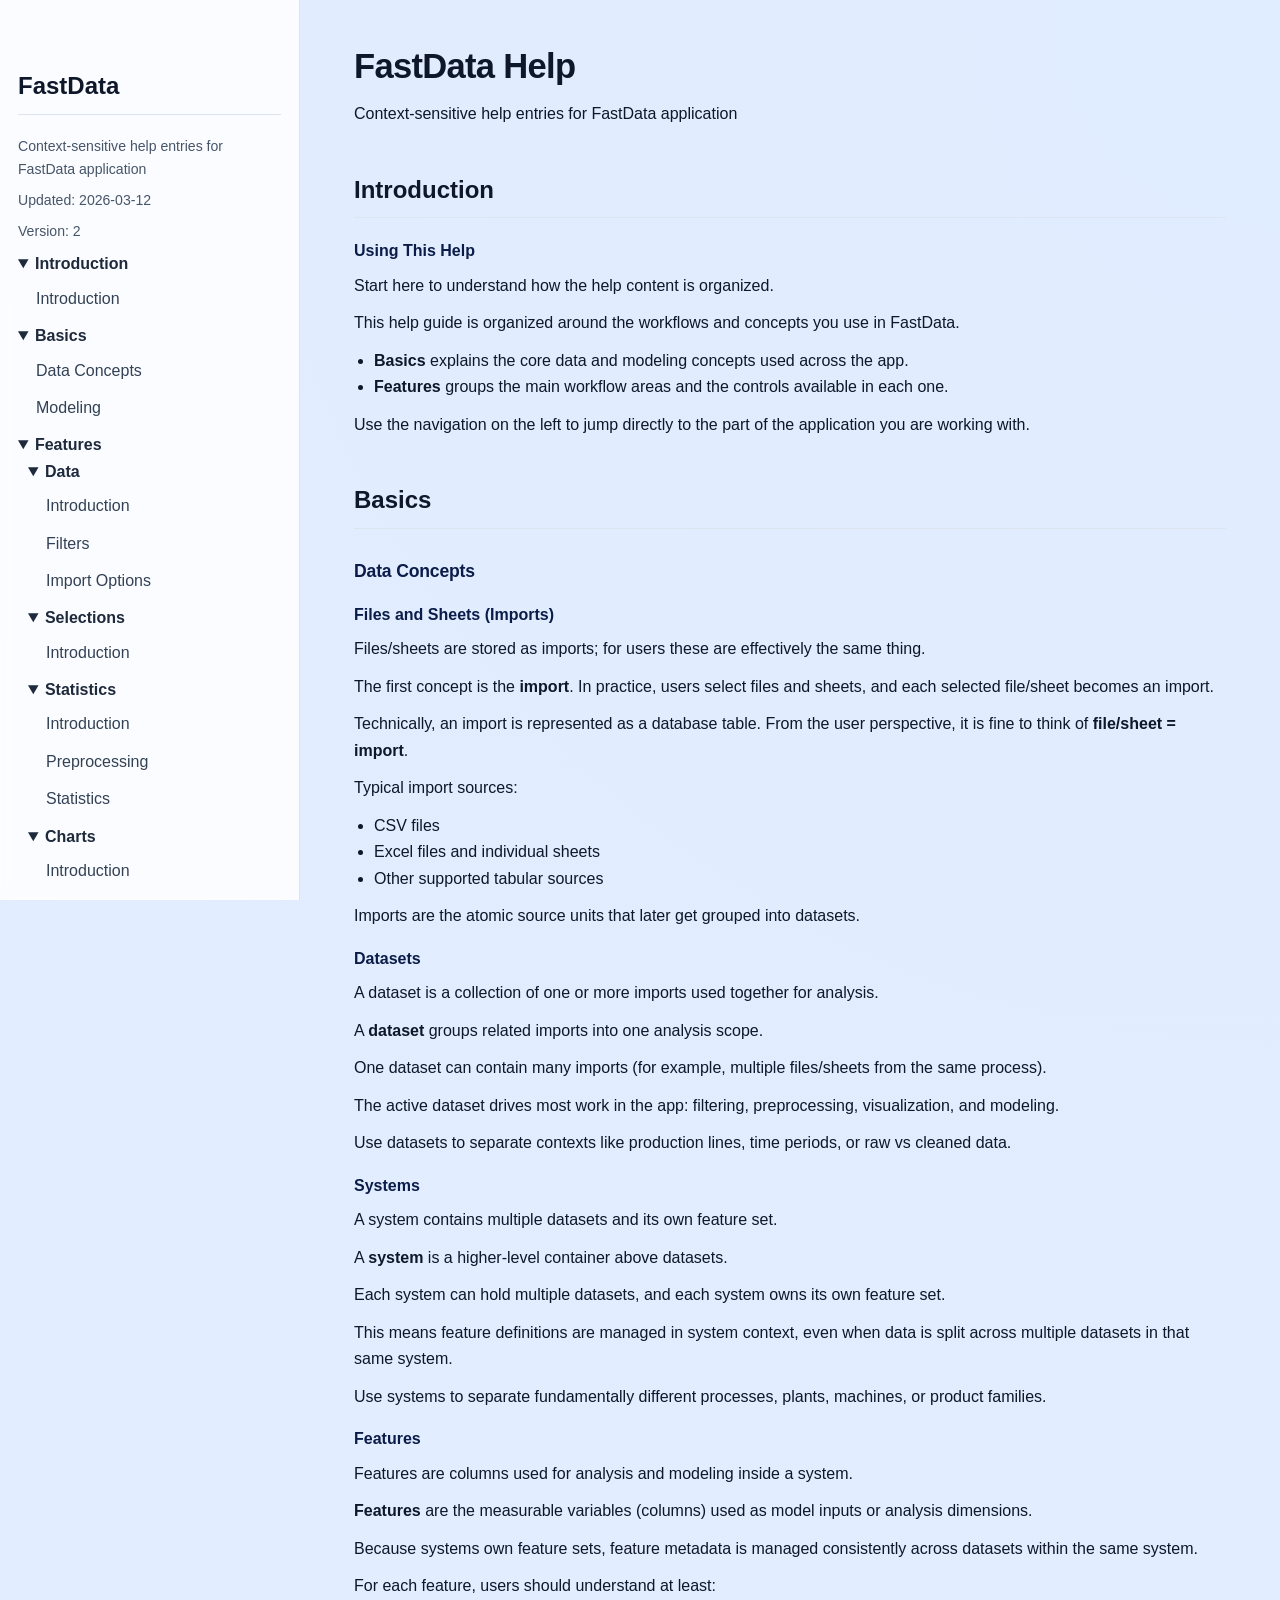
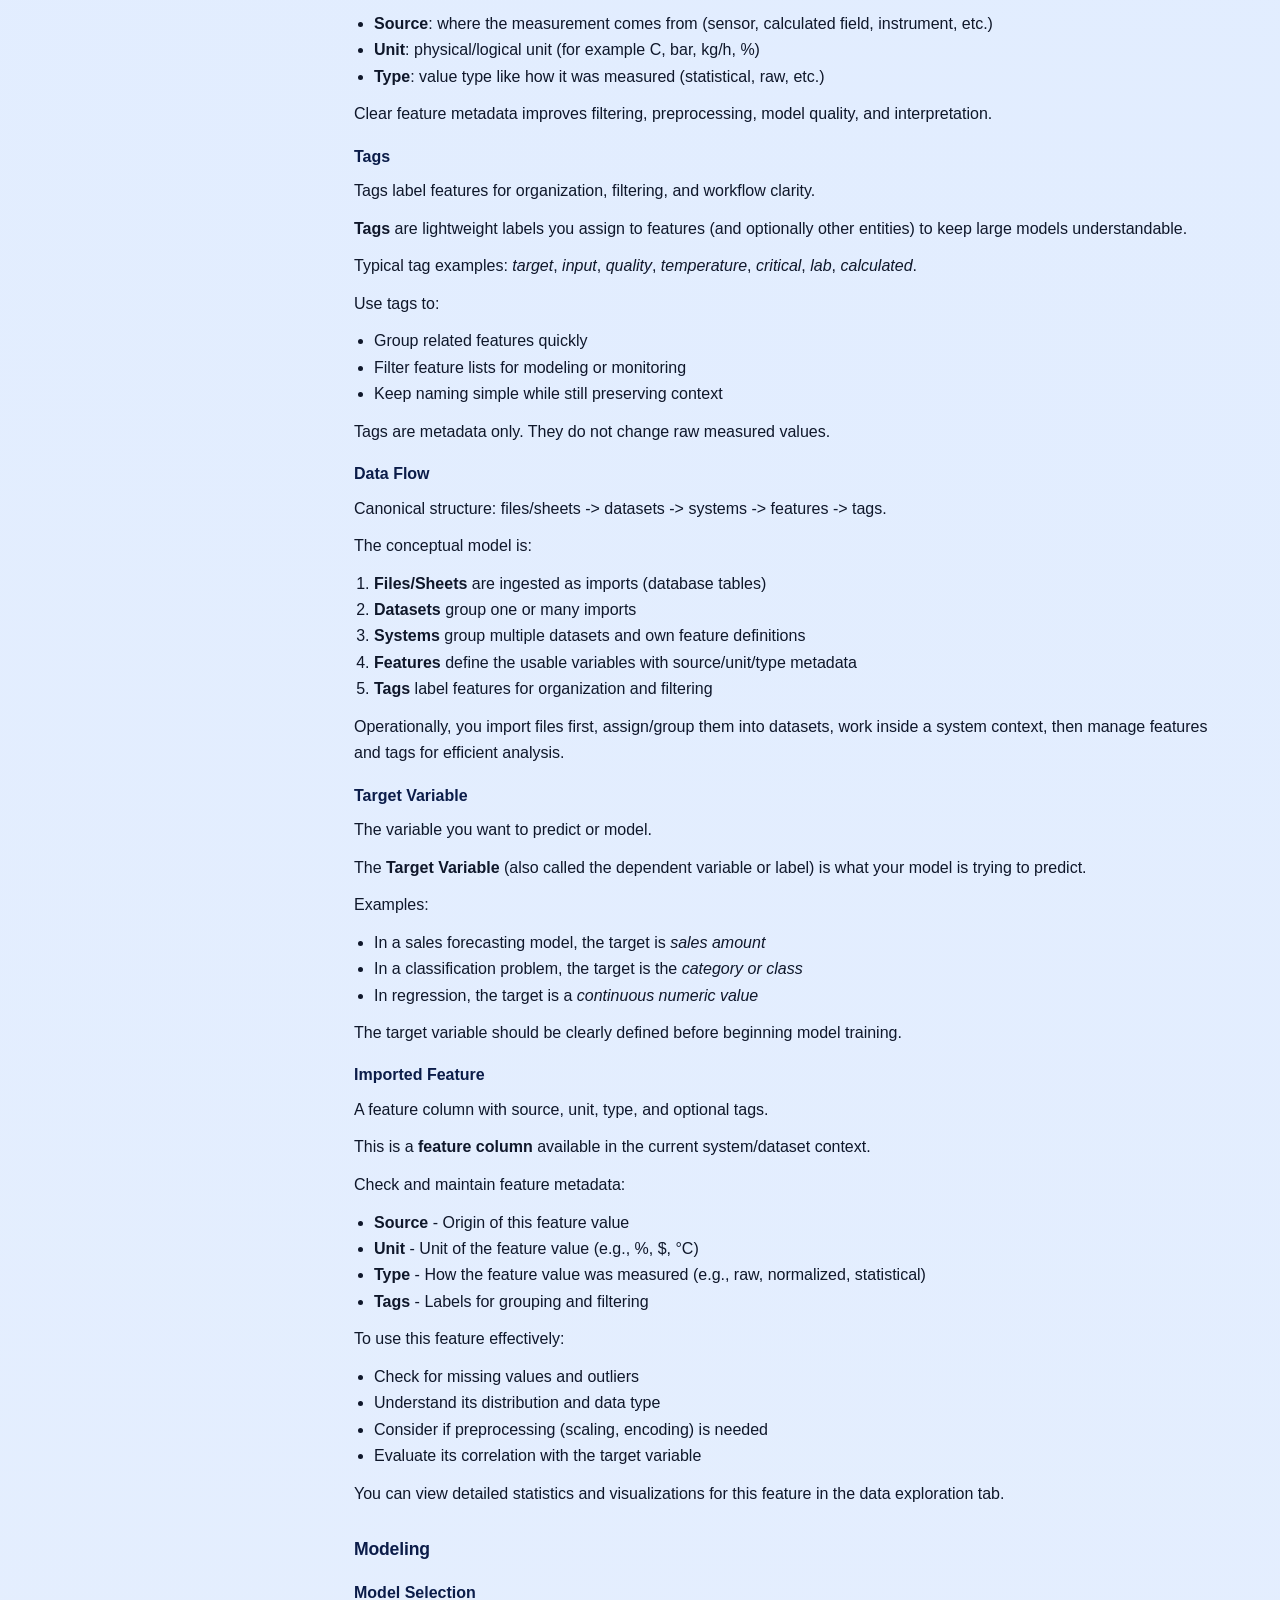
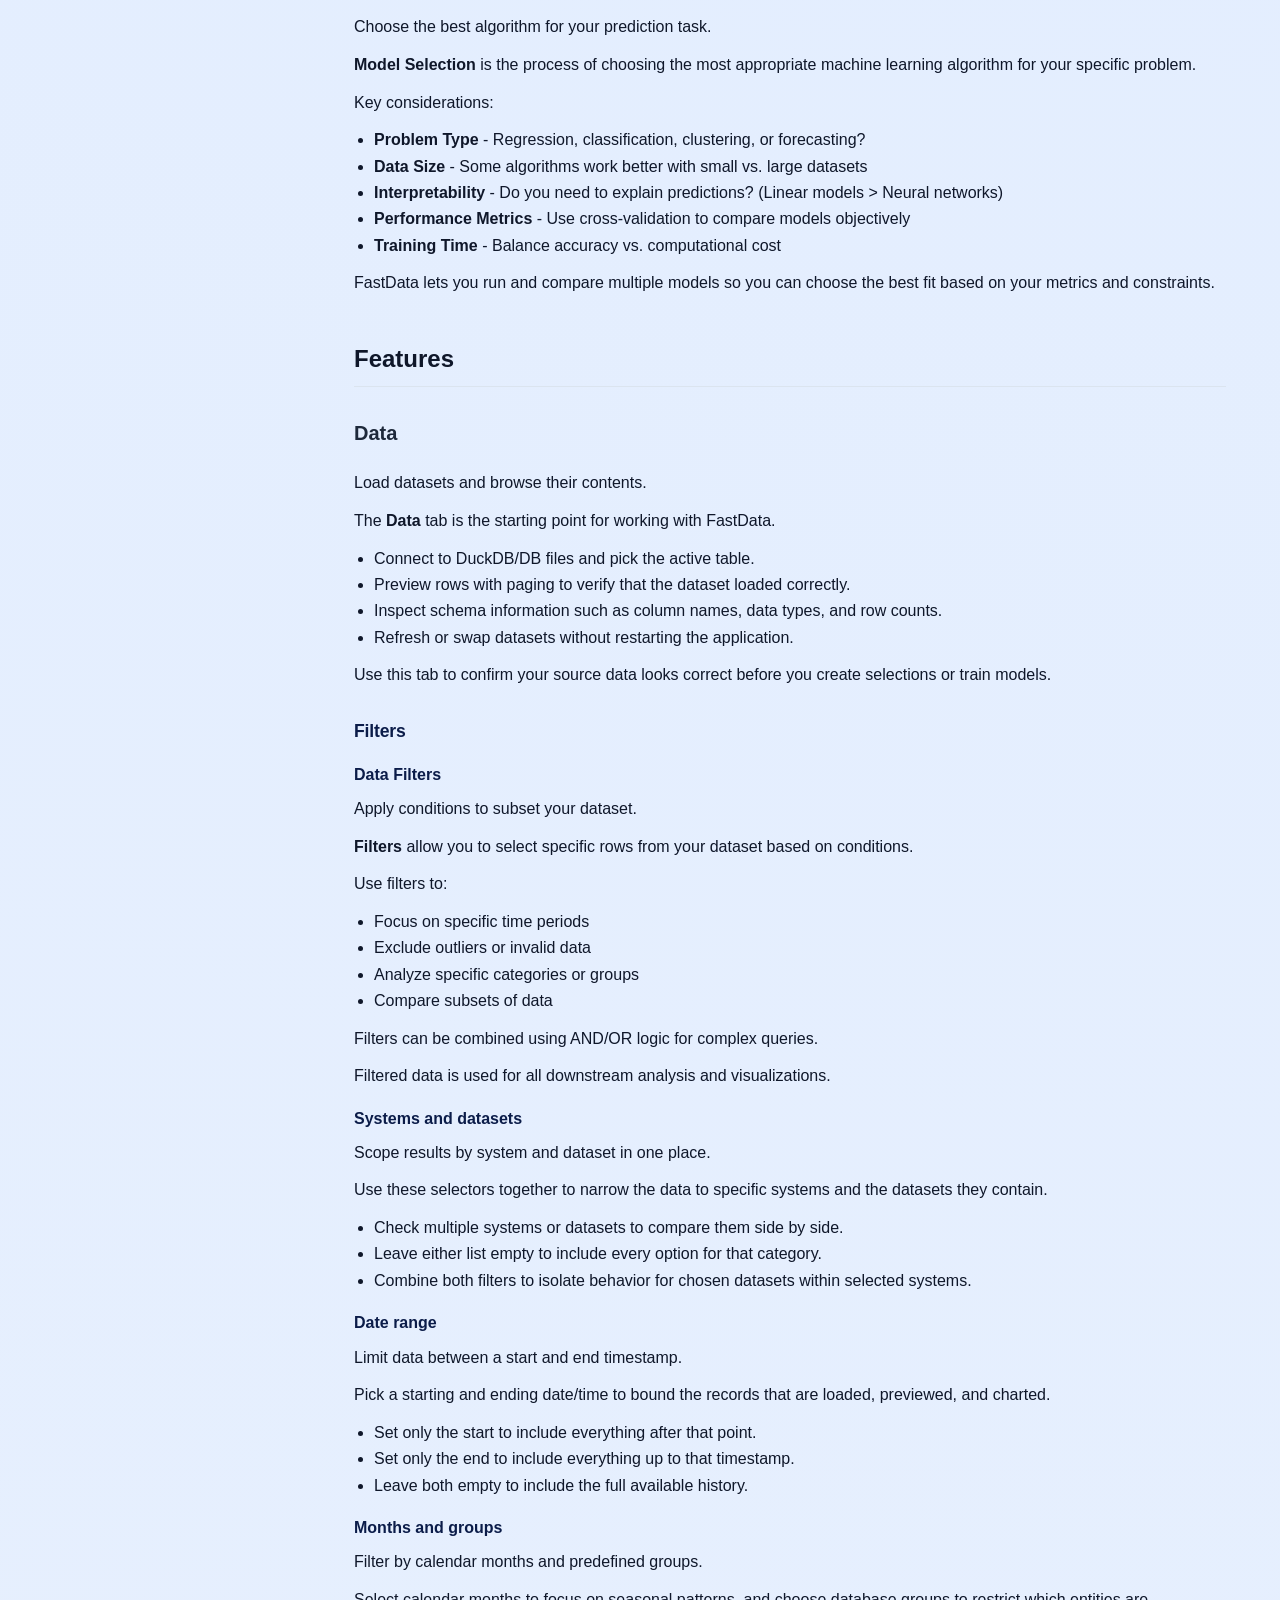
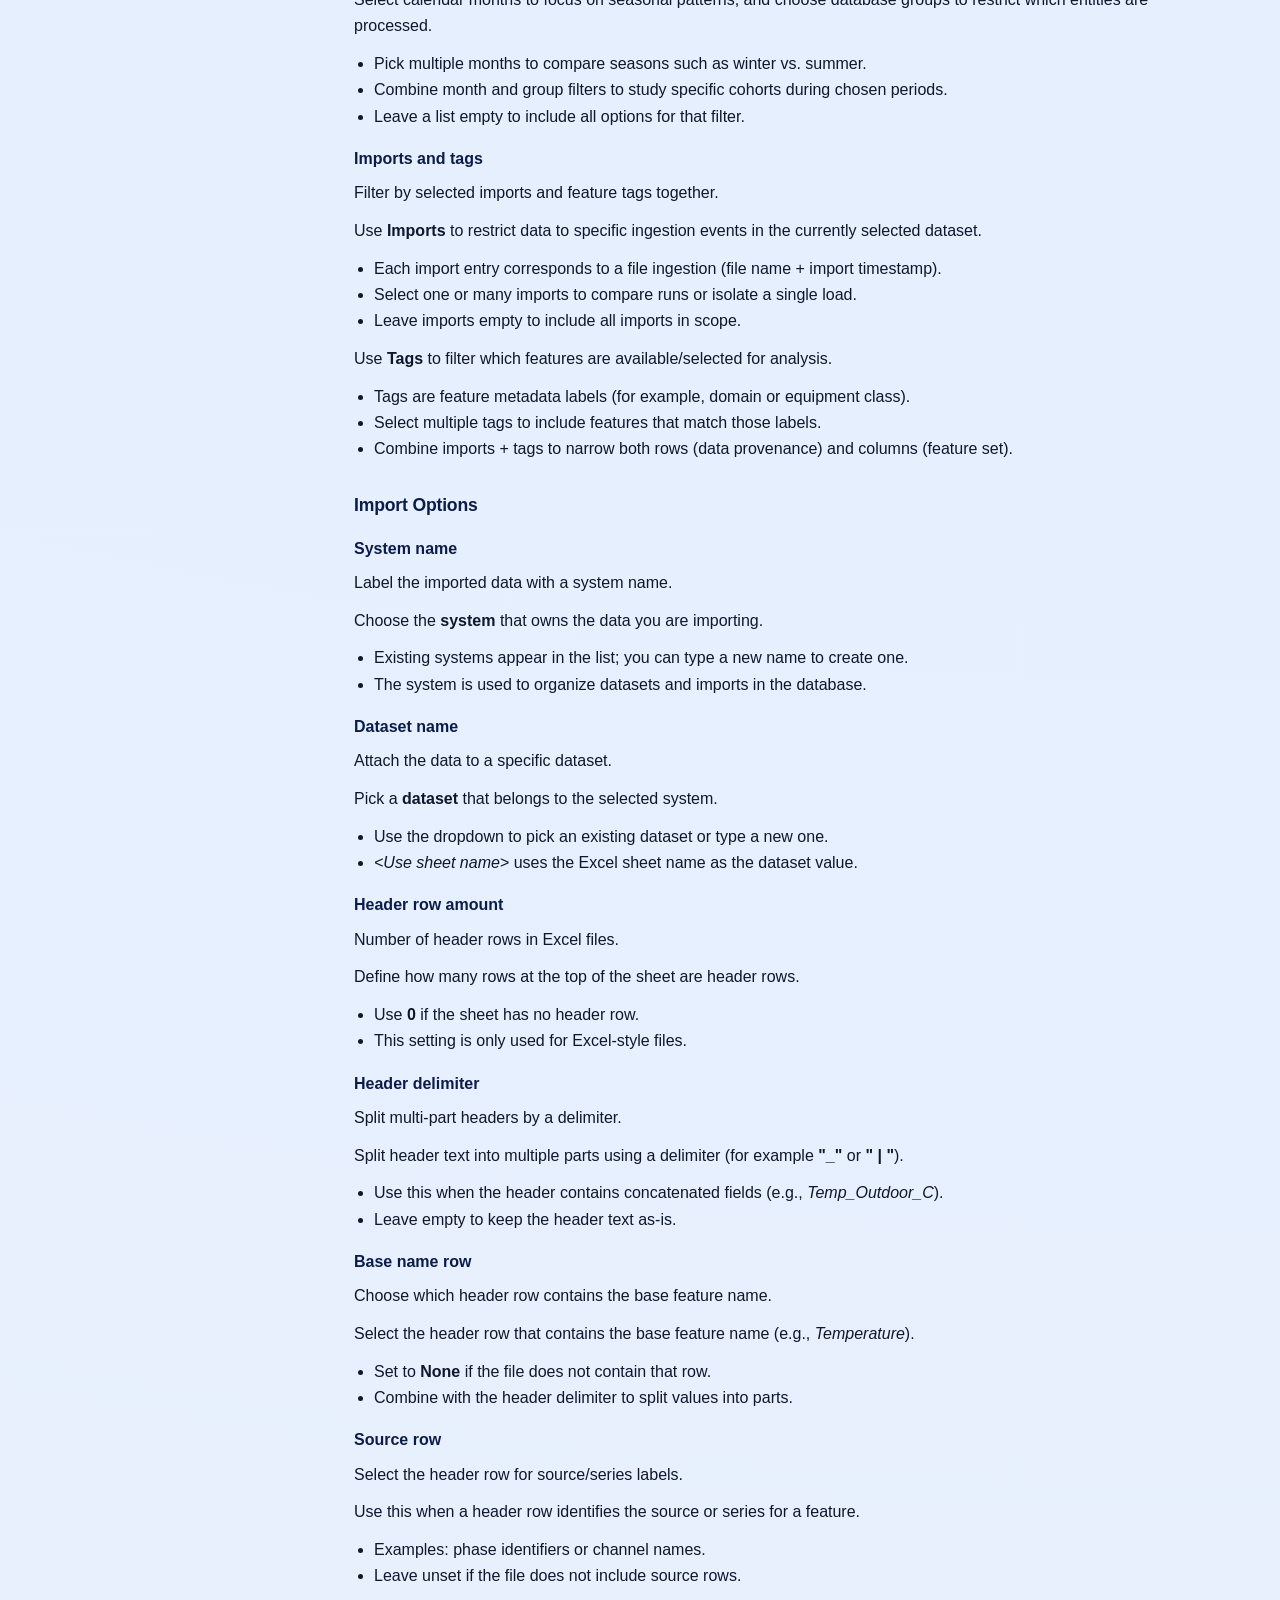
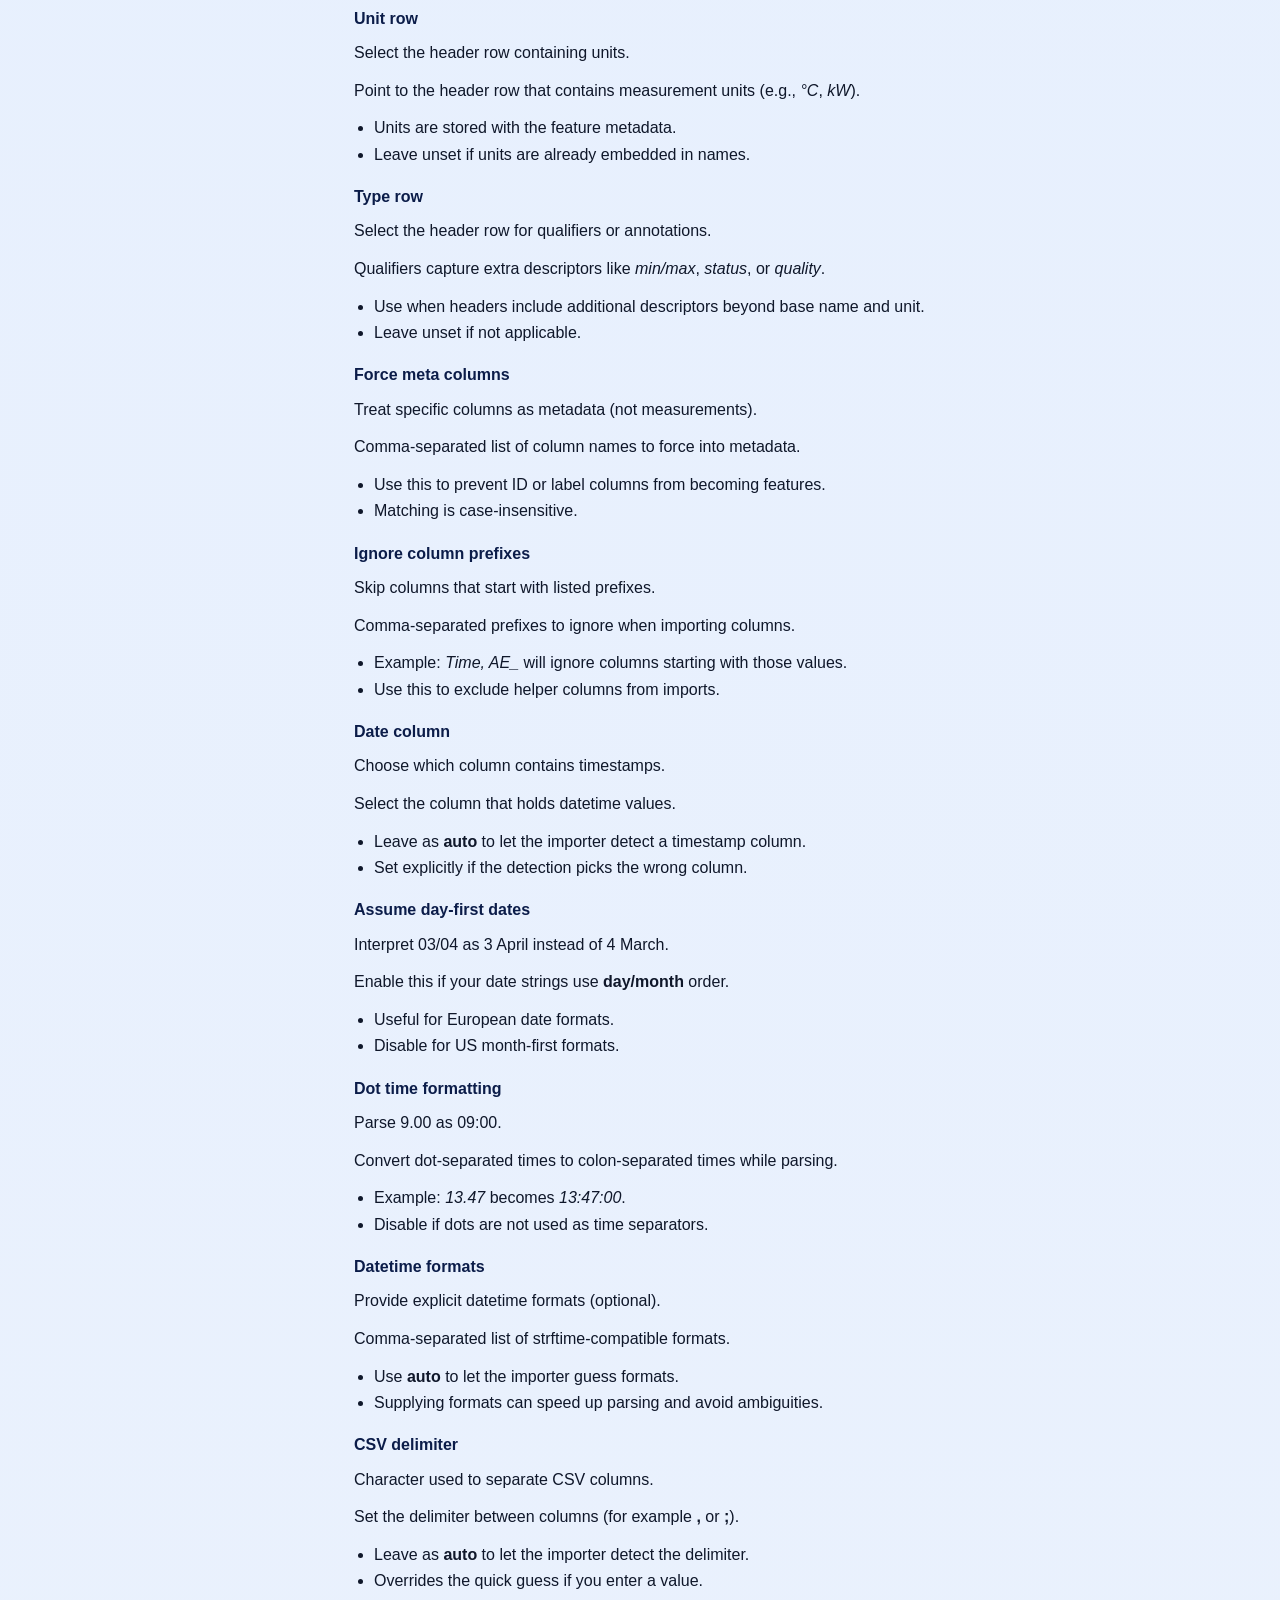
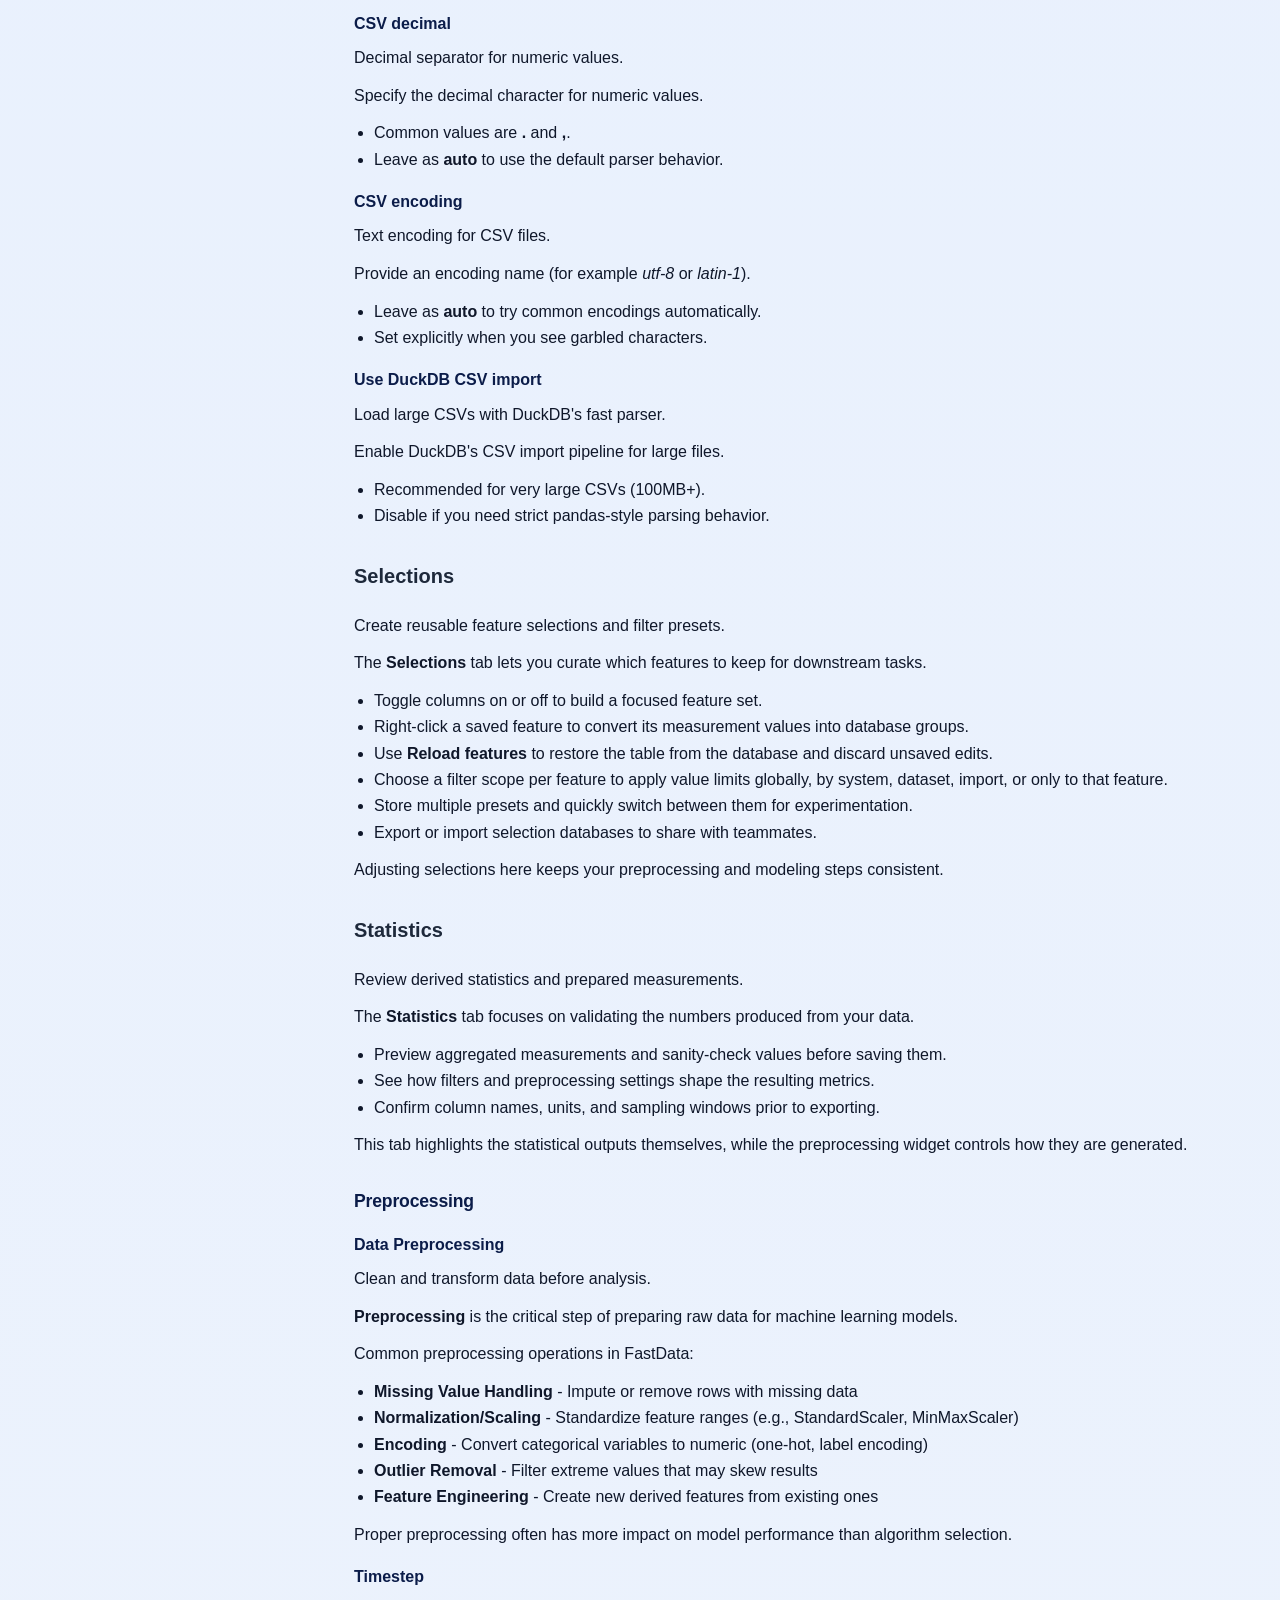
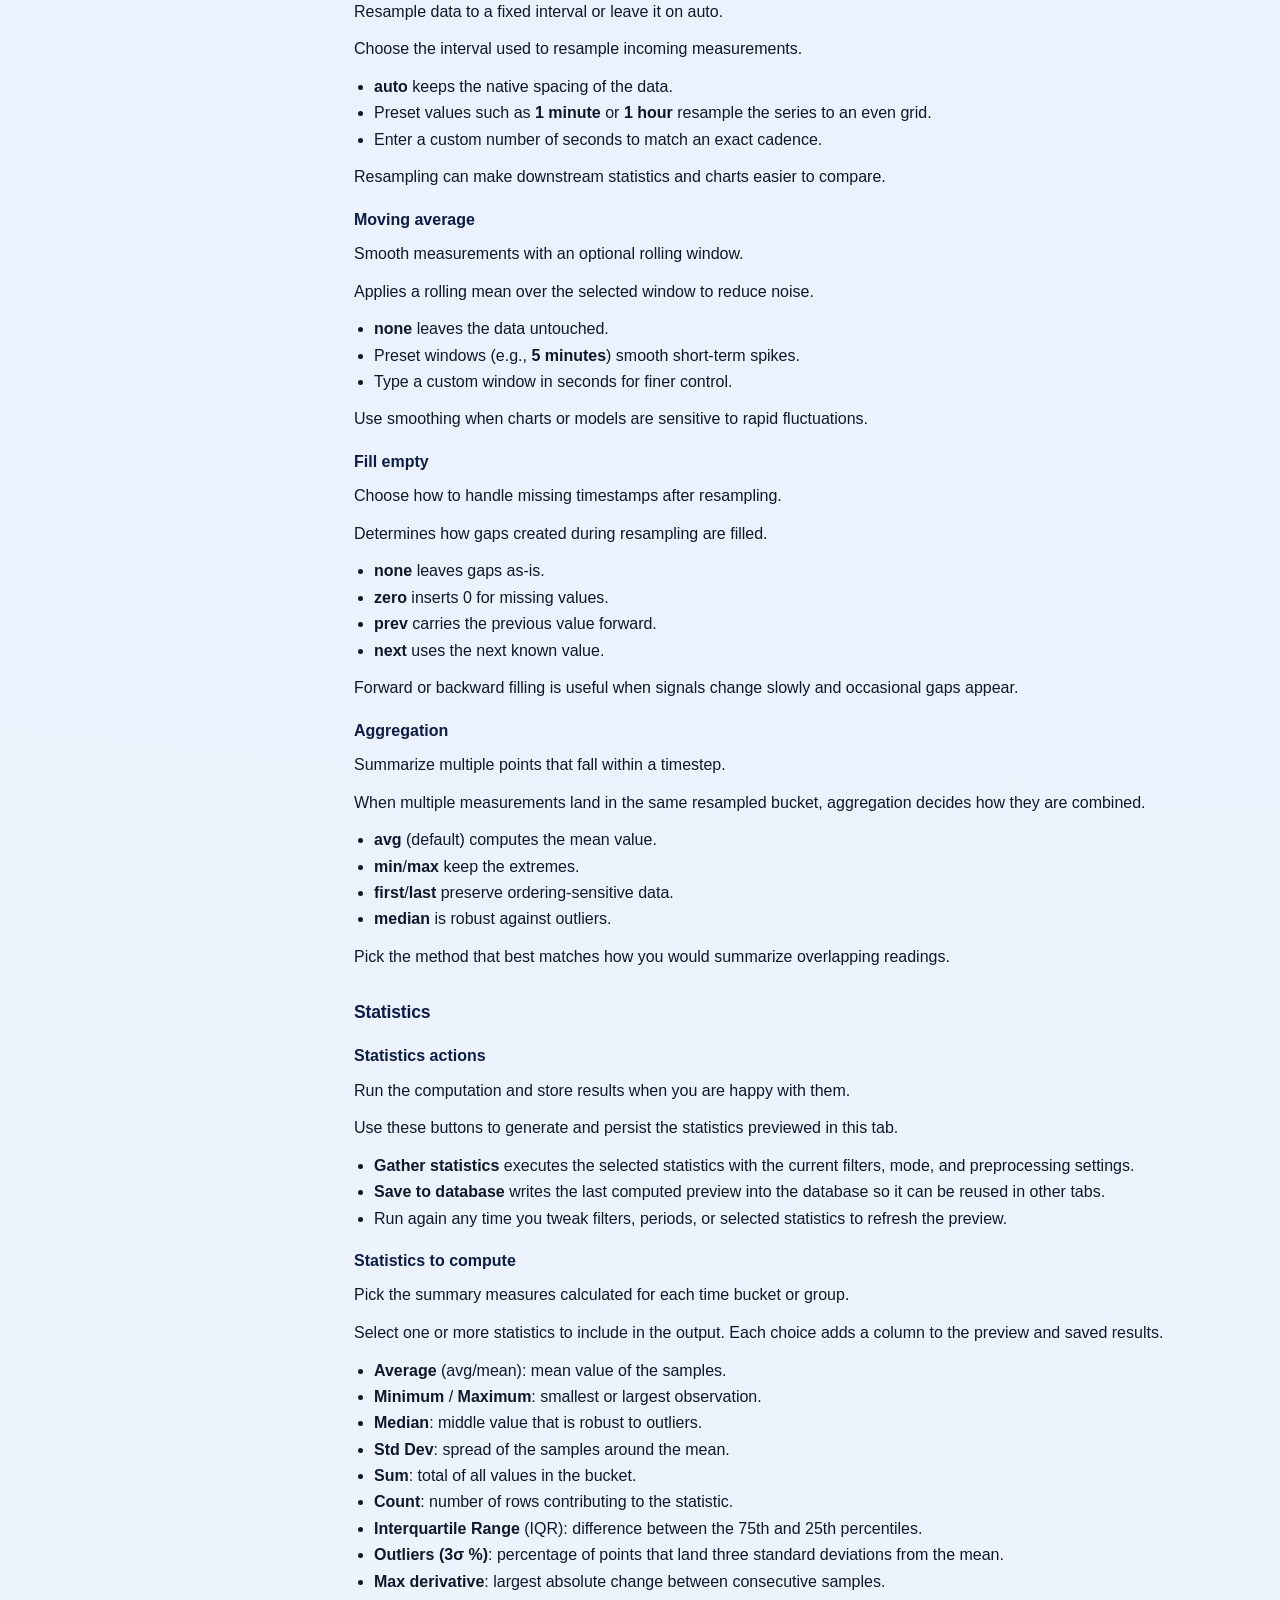
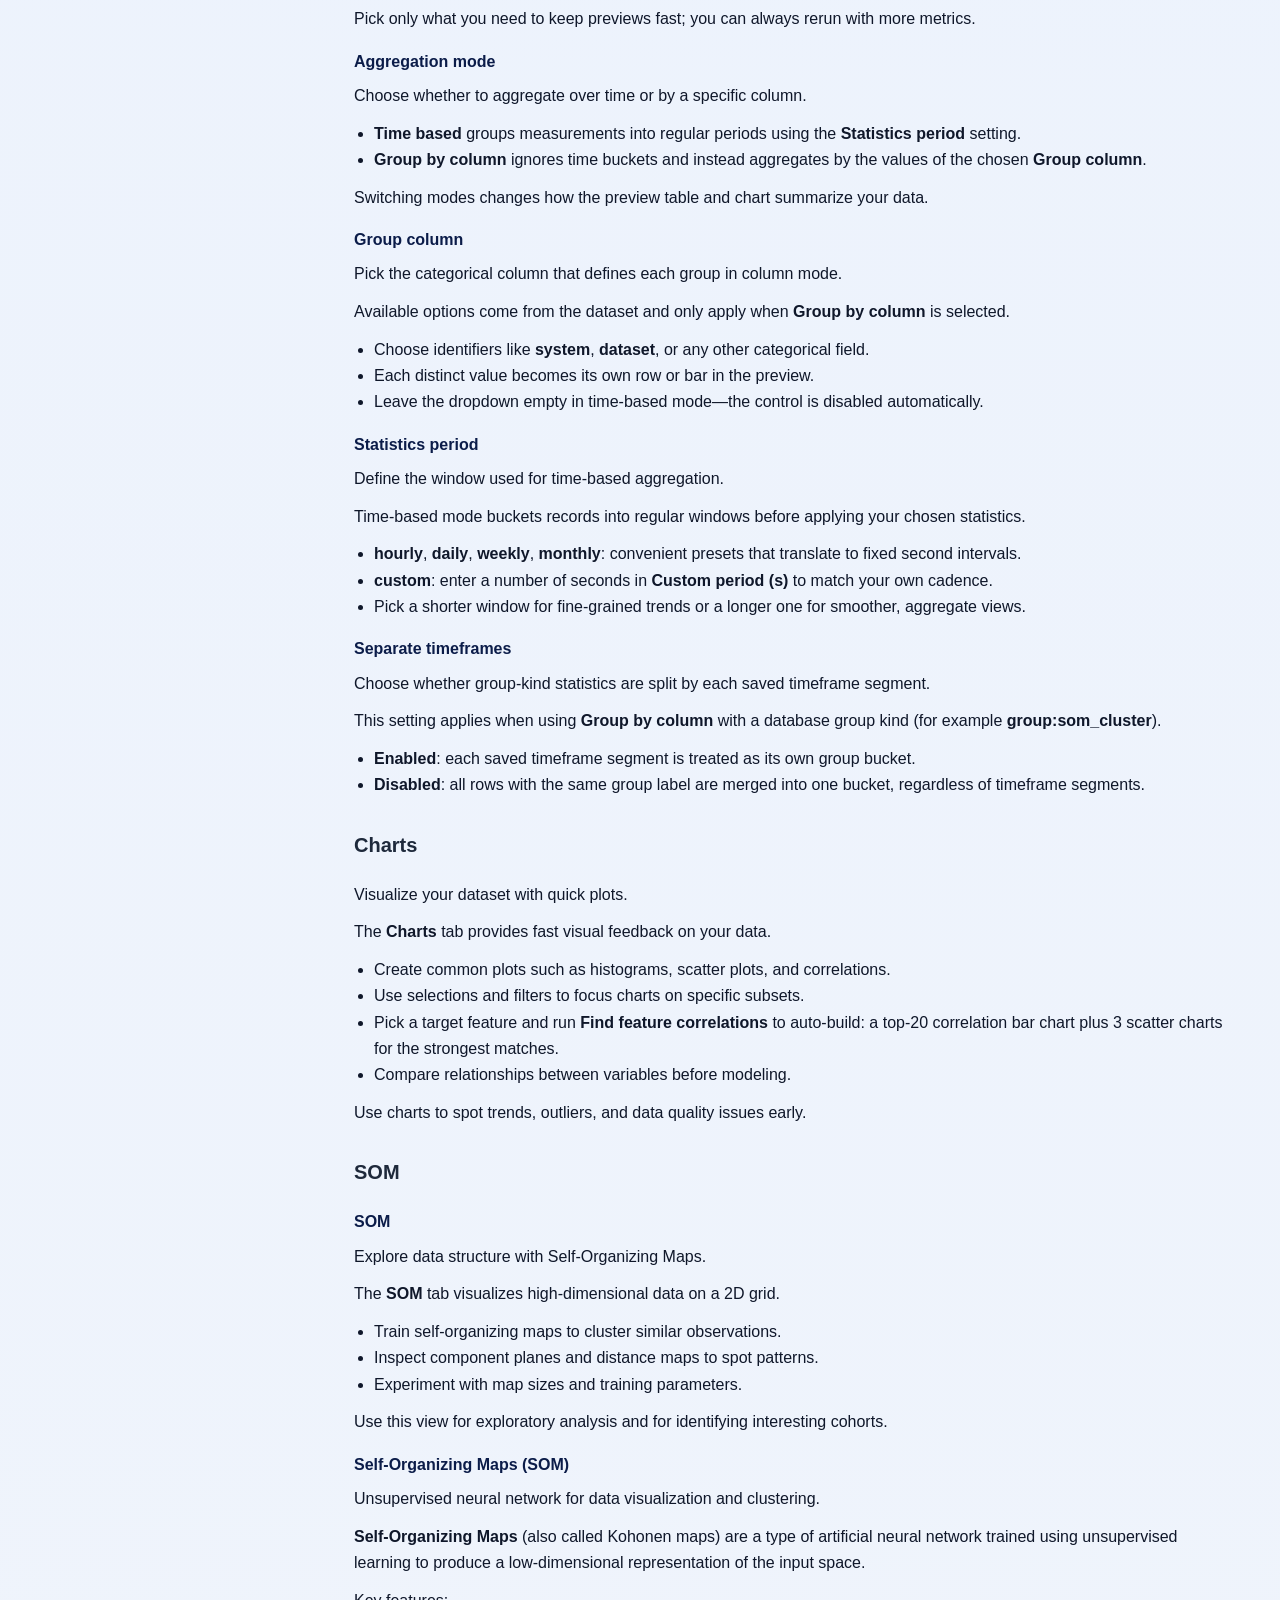
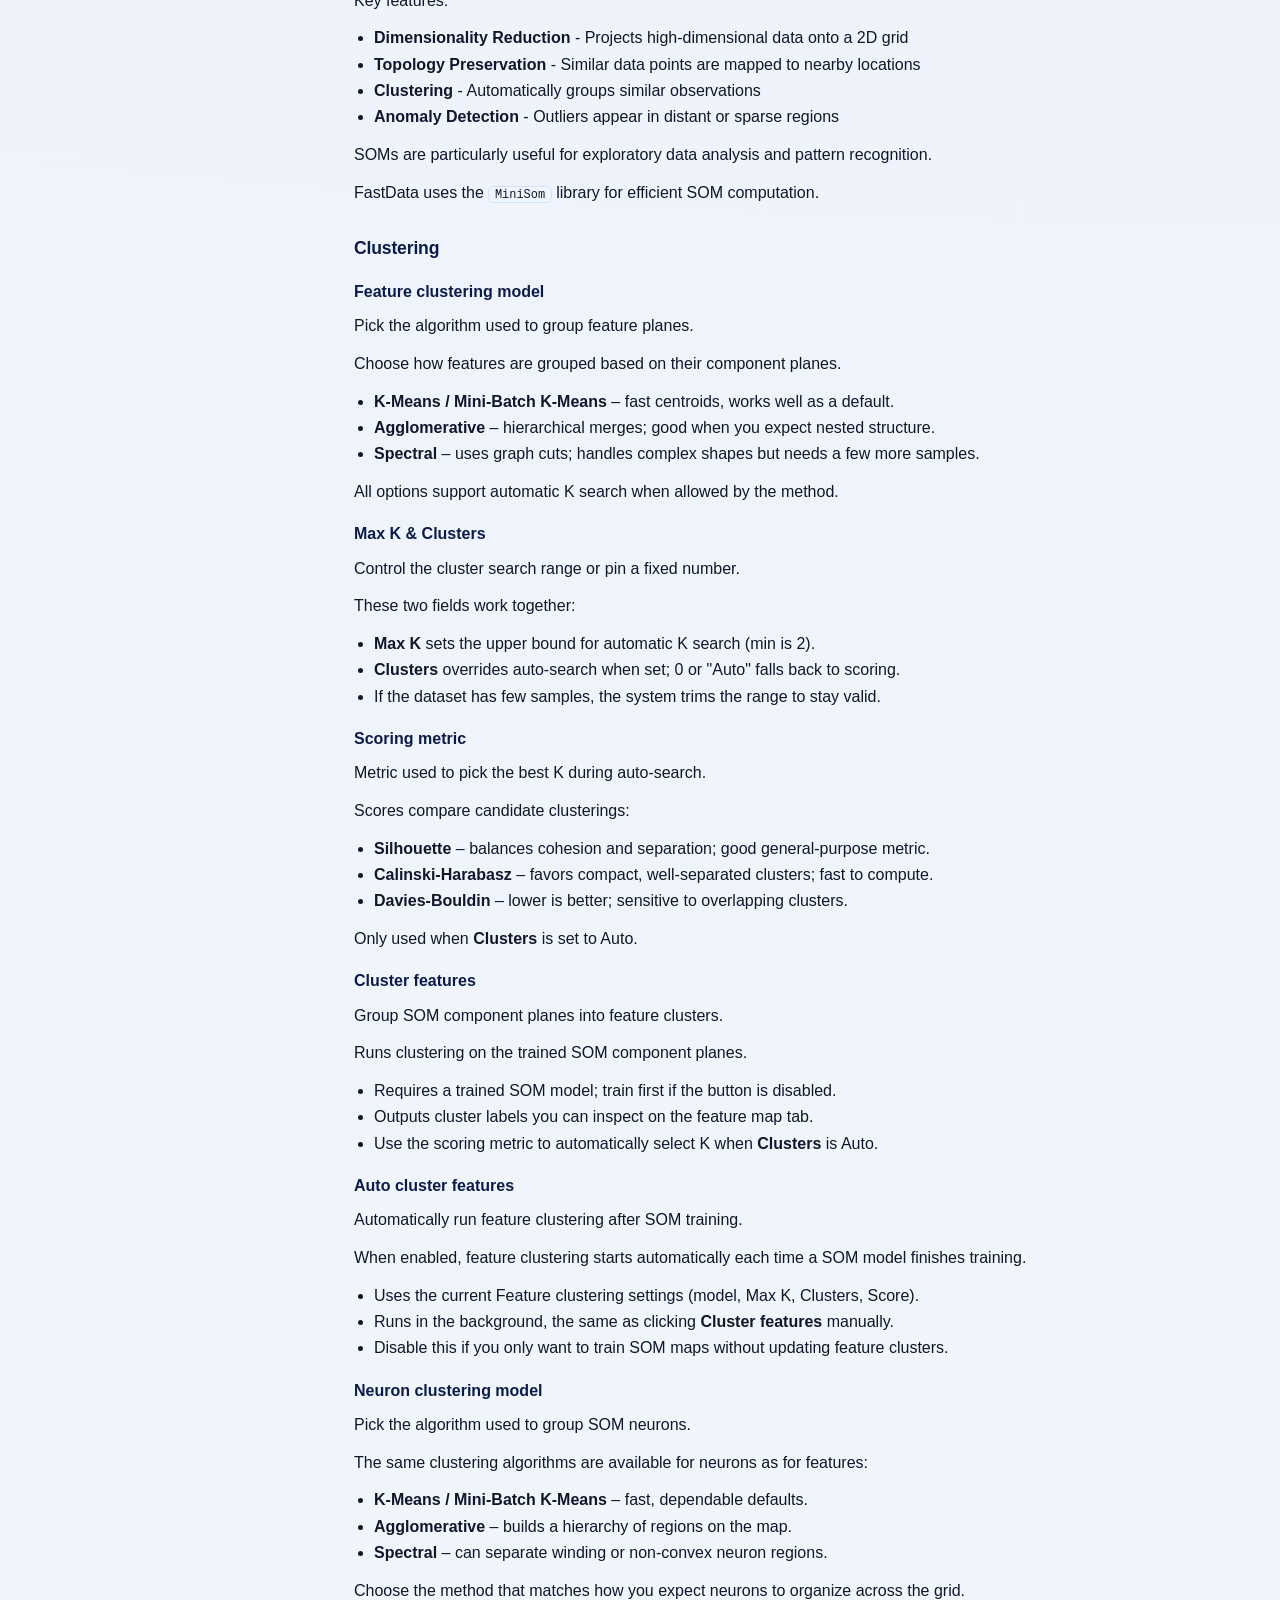
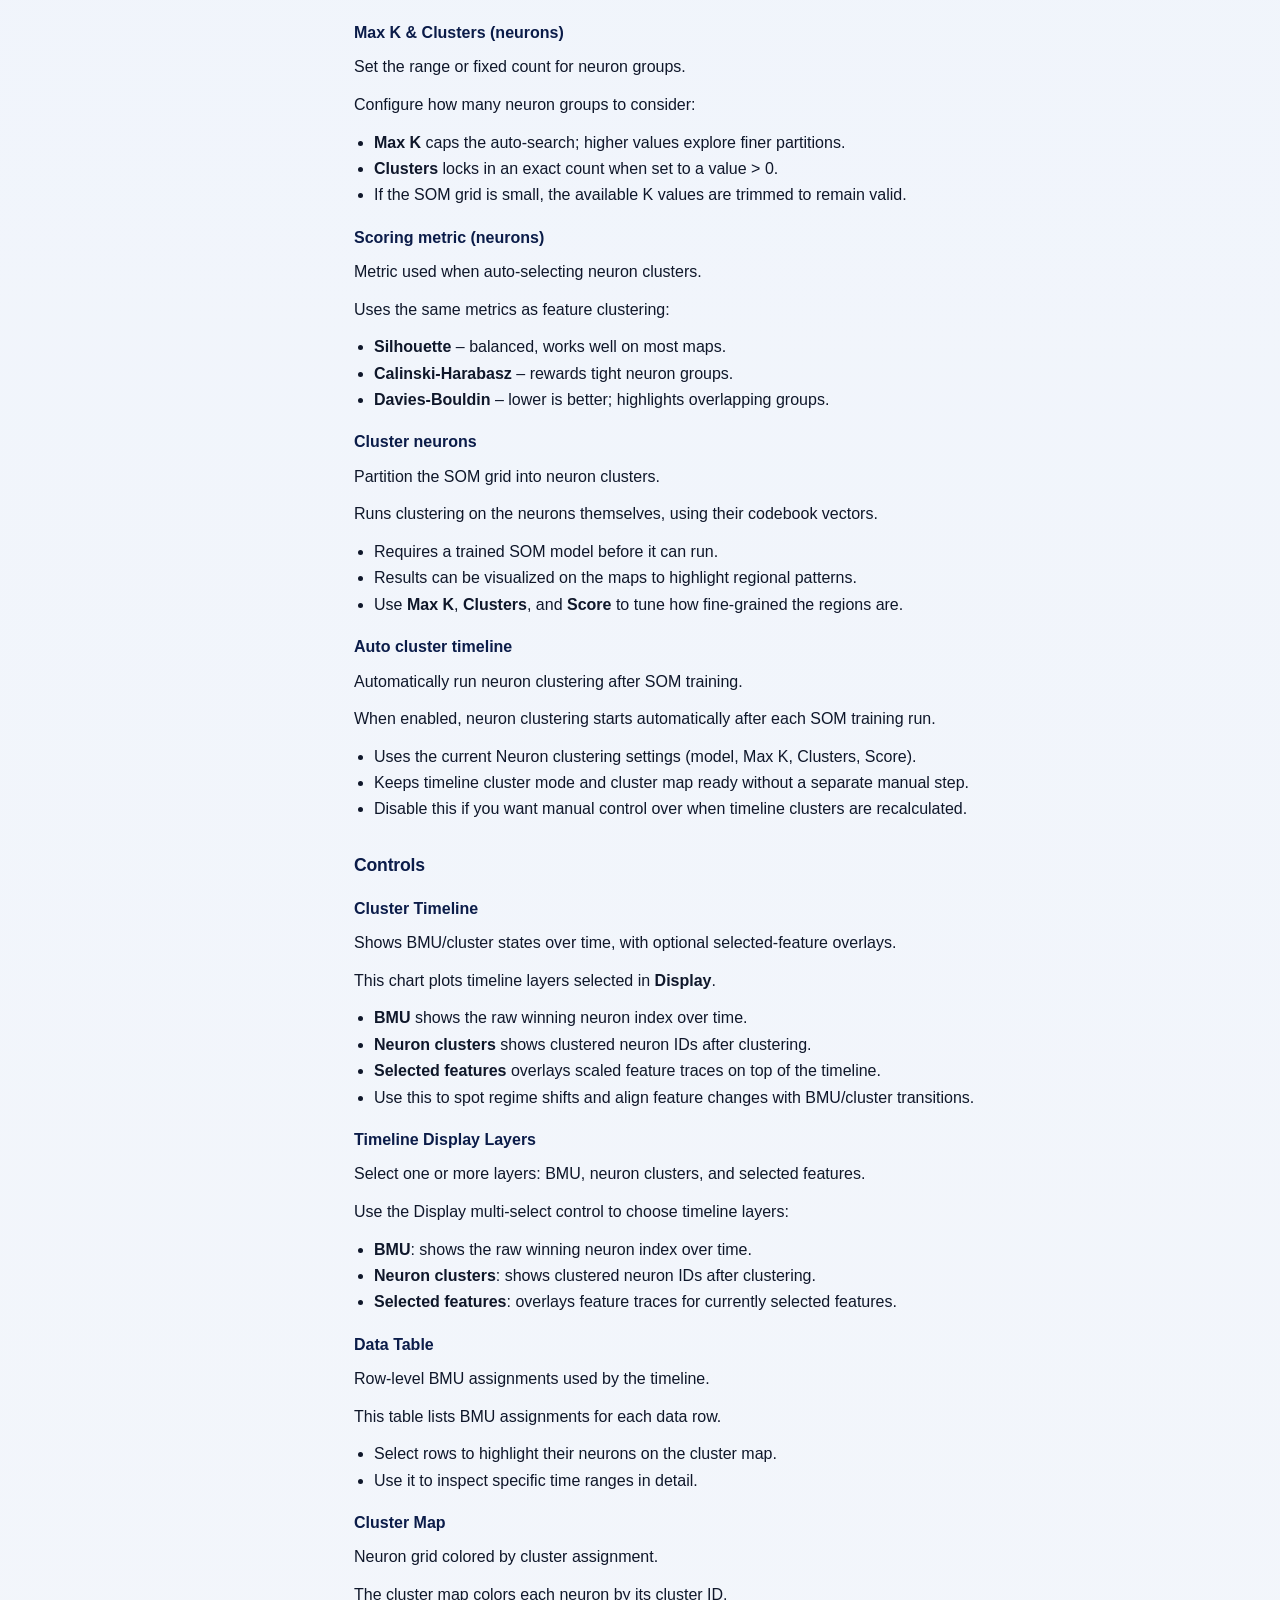
==== docs/index.html @ 8ab896e5 "Generate help docs also to docs folder (for github pages) and add own css there (using the same css)" ====
<!doctype html>
<html lang="en">
<head>
  <meta charset="utf-8" />
  <title>FastData Help</title>
  <meta name="viewport" content="width=device-width, initial-scale=1" />
  <link rel="stylesheet" href="help.css" />
</head>
<body>
<div class="layout">
<nav>
  <h2>FastData</h2>
  <div class="meta">Context-sensitive help entries for FastData application</div>
  <div class="meta">Updated: 2026-03-12</div>
  <div class="meta">Version: 2</div>
  <details open>
    <summary>Introduction</summary>
    <a class="nav-page" href="#introduction-introduction">Introduction</a>
  </details>
  <details open>
    <summary>Basics</summary>
    <a class="nav-page" href="#basics-data-concepts">Data Concepts</a>
    <a class="nav-page" href="#basics-modeling">Modeling</a>
  </details>
  <details open>
    <summary>Features</summary>
    <details class="nav-group" open>
      <summary>Data</summary>
      <a class="nav-page" href="#features-data-introduction">Introduction</a>
      <a class="nav-page" href="#features-data-filters">Filters</a>
      <a class="nav-page" href="#features-data-import-options">Import Options</a>
    </details>
    <details class="nav-group" open>
      <summary>Selections</summary>
      <a class="nav-page" href="#features-selections-introduction">Introduction</a>
    </details>
    <details class="nav-group" open>
      <summary>Statistics</summary>
      <a class="nav-page" href="#features-statistics-introduction">Introduction</a>
      <a class="nav-page" href="#features-statistics-preprocessing">Preprocessing</a>
      <a class="nav-page" href="#features-statistics-statistics">Statistics</a>
    </details>
    <details class="nav-group" open>
      <summary>Charts</summary>
      <a class="nav-page" href="#features-charts-introduction">Introduction</a>
    </details>
    <details class="nav-group" open>
      <summary>SOM</summary>
      <a class="nav-page" href="#features-som-introduction">Introduction</a>
      <a class="nav-page" href="#features-som-clustering">Clustering</a>
      <a class="nav-page" href="#features-som-controls">Controls</a>
      <a class="nav-page" href="#features-som-hyperparameters">Hyperparameters</a>
    </details>
    <details class="nav-group" open>
      <summary>Regression</summary>
      <a class="nav-page" href="#features-regression-introduction">Introduction</a>
      <a class="nav-page" href="#features-regression-cross-validation">Cross Validation</a>
      <a class="nav-page" href="#features-regression-hyperparameters">Hyperparameters</a>
      <a class="nav-page" href="#features-regression-inputs">Inputs</a>
      <a class="nav-page" href="#features-regression-test-split">Test Split</a>
    </details>
    <details class="nav-group" open>
      <summary>Forecasting</summary>
      <a class="nav-page" href="#features-forecasting-introduction">Introduction</a>
      <a class="nav-page" href="#features-forecasting-controls">Controls</a>
      <a class="nav-page" href="#features-forecasting-hyperparameters">Hyperparameters</a>
      <a class="nav-page" href="#features-forecasting-models">Models</a>
    </details>
    <details class="nav-group" open>
      <summary>Chat</summary>
      <a class="nav-page" href="#features-chat-introduction">Introduction</a>
      <a class="nav-page" href="#features-chat-settings">Settings</a>
    </details>
  </details>
</nav>
<main>
<h1>FastData Help</h1>
<p>Context-sensitive help entries for FastData application</p>
<h2>Introduction</h2>
<div id="introduction-introduction" class="page-anchor"></div>
<h5>Using This Help</h5>
<p>Start here to understand how the help content is organized.</p>
<p>This help guide is organized around the workflows and concepts you use in FastData.</p>
<ul>
  <li><b>Basics</b> explains the core data and modeling concepts used across the app.</li>
  <li><b>Features</b> groups the main workflow areas and the controls available in each one.</li>
</ul>
<p>Use the navigation on the left to jump directly to the part of the application you are working with.</p>

<h2>Basics</h2>
<h4 id="basics-data-concepts">Data Concepts</h4>
<h5>Files and Sheets (Imports)</h5>
<p>Files/sheets are stored as imports; for users these are effectively the same thing.</p>
<p>The first concept is the <b>import</b>. In practice, users select files and sheets, and each selected
file/sheet becomes an import.</p>
<p>Technically, an import is represented as a database table. From the user perspective, it is fine to think
of <b>file/sheet = import</b>.</p>
<p>Typical import sources:</p>
<ul>
  <li>CSV files</li>
  <li>Excel files and individual sheets</li>
  <li>Other supported tabular sources</li>
</ul>
<p>Imports are the atomic source units that later get grouped into datasets.</p>

<h5>Datasets</h5>
<p>A dataset is a collection of one or more imports used together for analysis.</p>
<p>A <b>dataset</b> groups related imports into one analysis scope.</p>
<p>One dataset can contain many imports (for example, multiple files/sheets from the same process).</p>
<p>The active dataset drives most work in the app: filtering, preprocessing, visualization, and modeling.</p>
<p>Use datasets to separate contexts like production lines, time periods, or raw vs cleaned data.</p>

<h5>Systems</h5>
<p>A system contains multiple datasets and its own feature set.</p>
<p>A <b>system</b> is a higher-level container above datasets.</p>
<p>Each system can hold multiple datasets, and each system owns its own feature set.</p>
<p>This means feature definitions are managed in system context, even when data is split across multiple
datasets in that same system.</p>
<p>Use systems to separate fundamentally different processes, plants, machines, or product families.</p>

<h5>Features</h5>
<p>Features are columns used for analysis and modeling inside a system.</p>
<p><b>Features</b> are the measurable variables (columns) used as model inputs or analysis dimensions.</p>
<p>Because systems own feature sets, feature metadata is managed consistently across datasets within the same
system.</p>
<p>For each feature, users should understand at least:</p>
<ul>
  <li><b>Source</b>: where the measurement comes from (sensor, calculated field, instrument, etc.)</li>
  <li><b>Unit</b>: physical/logical unit (for example C, bar, kg/h, %)</li>
  <li><b>Type</b>: value type like how it was measured (statistical, raw, etc.)</li>
</ul>
<p>Clear feature metadata improves filtering, preprocessing, model quality, and interpretation.</p>

<h5>Tags</h5>
<p>Tags label features for organization, filtering, and workflow clarity.</p>
<p><b>Tags</b> are lightweight labels you assign to features (and optionally other entities) to keep large
models understandable.</p>
<p>Typical tag examples: <i>target</i>, <i>input</i>, <i>quality</i>, <i>temperature</i>, <i>critical</i>, <i>lab</i>, <i>calculated</i>.</p>
<p>Use tags to:</p>
<ul>
  <li>Group related features quickly</li>
  <li>Filter feature lists for modeling or monitoring</li>
  <li>Keep naming simple while still preserving context</li>
</ul>
<p>Tags are metadata only. They do not change raw measured values.</p>

<h5>Data Flow</h5>
<p>Canonical structure: files/sheets -&gt; datasets -&gt; systems -&gt; features -&gt; tags.</p>
<p>The conceptual model is:</p>
<ol>
  <li><b>Files/Sheets</b> are ingested as imports (database tables)</li>
  <li><b>Datasets</b> group one or many imports</li>
  <li><b>Systems</b> group multiple datasets and own feature definitions</li>
  <li><b>Features</b> define the usable variables with source/unit/type metadata</li>
  <li><b>Tags</b> label features for organization and filtering</li>
</ol>
<p>Operationally, you import files first, assign/group them into datasets, work inside a system context,
then manage features and tags for efficient analysis.</p>

<h5>Target Variable</h5>
<p>The variable you want to predict or model.</p>
<p>The <b>Target Variable</b> (also called the dependent variable or label) is what your model
is trying to predict.</p>
<p>Examples:</p>
<ul>
  <li>In a sales forecasting model, the target is <i>sales amount</i></li>
  <li>In a classification problem, the target is the <i>category or class</i></li>
  <li>In regression, the target is a <i>continuous numeric value</i></li>
</ul>
<p>The target variable should be clearly defined before beginning model training.</p>

<h5>Imported Feature</h5>
<p>A feature column with source, unit, type, and optional tags.</p>
<p>This is a <b>feature column</b> available in the current system/dataset context.</p>
<p>Check and maintain feature metadata:</p>
<ul>
  <li><b>Source</b> - Origin of this feature value</li>
  <li><b>Unit</b> - Unit of the feature value (e.g., %, $, °C)</li>
  <li><b>Type</b> - How the feature value was measured (e.g., raw, normalized, statistical)</li>
  <li><b>Tags</b> - Labels for grouping and filtering</li>
</ul>
<p>To use this feature effectively:</p>
<ul>
  <li>Check for missing values and outliers</li>
  <li>Understand its distribution and data type</li>
  <li>Consider if preprocessing (scaling, encoding) is needed</li>
  <li>Evaluate its correlation with the target variable</li>
</ul>
<p>You can view detailed statistics and visualizations for this feature in the data exploration tab.</p>

<h4 id="basics-modeling">Modeling</h4>
<h5>Model Selection</h5>
<p>Choose the best algorithm for your prediction task.</p>
<p><b>Model Selection</b> is the process of choosing the most appropriate machine learning
algorithm for your specific problem.</p>
<p>Key considerations:</p>
<ul>
  <li><b>Problem Type</b> - Regression, classification, clustering, or forecasting?</li>
  <li><b>Data Size</b> - Some algorithms work better with small vs. large datasets</li>
  <li><b>Interpretability</b> - Do you need to explain predictions? (Linear models > Neural networks)</li>
  <li><b>Performance Metrics</b> - Use cross-validation to compare models objectively</li>
  <li><b>Training Time</b> - Balance accuracy vs. computational cost</li>
</ul>
<p>FastData lets you run and compare multiple models so you can choose the best fit based on your metrics and constraints.</p>

<h2>Features</h2>
<h3>Data</h3>
<div id="features-data-introduction" class="page-anchor"></div>
<p>Load datasets and browse their contents.</p>
<p>The <b>Data</b> tab is the starting point for working with FastData.</p>
<ul>
  <li>Connect to DuckDB/DB files and pick the active table.</li>
  <li>Preview rows with paging to verify that the dataset loaded correctly.</li>
  <li>Inspect schema information such as column names, data types, and row counts.</li>
  <li>Refresh or swap datasets without restarting the application.</li>
</ul>
<p>Use this tab to confirm your source data looks correct before you create selections or train models.</p>

<h4 id="features-data-filters">Filters</h4>
<h5>Data Filters</h5>
<p>Apply conditions to subset your dataset.</p>
<p><b>Filters</b> allow you to select specific rows from your dataset based on conditions.</p>
<p>Use filters to:</p>
<ul>
  <li>Focus on specific time periods</li>
  <li>Exclude outliers or invalid data</li>
  <li>Analyze specific categories or groups</li>
  <li>Compare subsets of data</li>
</ul>
<p>Filters can be combined using AND/OR logic for complex queries.</p>
<p>Filtered data is used for all downstream analysis and visualizations.</p>

<h5>Systems and datasets</h5>
<p>Scope results by system and dataset in one place.</p>
<p>Use these selectors together to narrow the data to specific systems and the datasets they contain.</p>
<ul>
  <li>Check multiple systems or datasets to compare them side by side.</li>
  <li>Leave either list empty to include every option for that category.</li>
  <li>Combine both filters to isolate behavior for chosen datasets within selected systems.</li>
</ul>

<h5>Date range</h5>
<p>Limit data between a start and end timestamp.</p>
<p>Pick a starting and ending date/time to bound the records that are loaded, previewed, and charted.</p>
<ul>
  <li>Set only the start to include everything after that point.</li>
  <li>Set only the end to include everything up to that timestamp.</li>
  <li>Leave both empty to include the full available history.</li>
</ul>

<h5>Months and groups</h5>
<p>Filter by calendar months and predefined groups.</p>
<p>Select calendar months to focus on seasonal patterns, and choose database groups to restrict which entities are processed.</p>
<ul>
  <li>Pick multiple months to compare seasons such as winter vs. summer.</li>
  <li>Combine month and group filters to study specific cohorts during chosen periods.</li>
  <li>Leave a list empty to include all options for that filter.</li>
</ul>

<h5>Imports and tags</h5>
<p>Filter by selected imports and feature tags together.</p>
<p>Use <b>Imports</b> to restrict data to specific ingestion events in the currently selected dataset.</p>
<ul>
  <li>Each import entry corresponds to a file ingestion (file name + import timestamp).</li>
  <li>Select one or many imports to compare runs or isolate a single load.</li>
  <li>Leave imports empty to include all imports in scope.</li>
</ul>
<p>Use <b>Tags</b> to filter which features are available/selected for analysis.</p>
<ul>
  <li>Tags are feature metadata labels (for example, domain or equipment class).</li>
  <li>Select multiple tags to include features that match those labels.</li>
  <li>Combine imports + tags to narrow both rows (data provenance) and columns (feature set).</li>
</ul>

<h4 id="features-data-import-options">Import Options</h4>
<h5>System name</h5>
<p>Label the imported data with a system name.</p>
<p>Choose the <b>system</b> that owns the data you are importing.</p>
<ul>
  <li>Existing systems appear in the list; you can type a new name to create one.</li>
  <li>The system is used to organize datasets and imports in the database.</li>
</ul>

<h5>Dataset name</h5>
<p>Attach the data to a specific dataset.</p>
<p>Pick a <b>dataset</b> that belongs to the selected system.</p>
<ul>
  <li>Use the dropdown to pick an existing dataset or type a new one.</li>
  <li><i>&lt;Use sheet name&gt;</i> uses the Excel sheet name as the dataset value.</li>
</ul>

<h5>Header row amount</h5>
<p>Number of header rows in Excel files.</p>
<p>Define how many rows at the top of the sheet are header rows.</p>
<ul>
  <li>Use <b>0</b> if the sheet has no header row.</li>
  <li>This setting is only used for Excel-style files.</li>
</ul>

<h5>Header delimiter</h5>
<p>Split multi-part headers by a delimiter.</p>
<p>Split header text into multiple parts using a delimiter (for example <b>"_"</b> or <b>" | "</b>).</p>
<ul>
  <li>Use this when the header contains concatenated fields (e.g., <i>Temp_Outdoor_C</i>).</li>
  <li>Leave empty to keep the header text as-is.</li>
</ul>

<h5>Base name row</h5>
<p>Choose which header row contains the base feature name.</p>
<p>Select the header row that contains the base feature name (e.g., <i>Temperature</i>).</p>
<ul>
  <li>Set to <b>None</b> if the file does not contain that row.</li>
  <li>Combine with the header delimiter to split values into parts.</li>
</ul>

<h5>Source row</h5>
<p>Select the header row for source/series labels.</p>
<p>Use this when a header row identifies the source or series for a feature.</p>
<ul>
  <li>Examples: phase identifiers or channel names.</li>
  <li>Leave unset if the file does not include source rows.</li>
</ul>

<h5>Unit row</h5>
<p>Select the header row containing units.</p>
<p>Point to the header row that contains measurement units (e.g., <i>°C</i>, <i>kW</i>).</p>
<ul>
  <li>Units are stored with the feature metadata.</li>
  <li>Leave unset if units are already embedded in names.</li>
</ul>

<h5>Type row</h5>
<p>Select the header row for qualifiers or annotations.</p>
<p>Qualifiers capture extra descriptors like <i>min/max</i>, <i>status</i>, or <i>quality</i>.</p>
<ul>
  <li>Use when headers include additional descriptors beyond base name and unit.</li>
  <li>Leave unset if not applicable.</li>
</ul>

<h5>Force meta columns</h5>
<p>Treat specific columns as metadata (not measurements).</p>
<p>Comma-separated list of column names to force into metadata.</p>
<ul>
  <li>Use this to prevent ID or label columns from becoming features.</li>
  <li>Matching is case-insensitive.</li>
</ul>

<h5>Ignore column prefixes</h5>
<p>Skip columns that start with listed prefixes.</p>
<p>Comma-separated prefixes to ignore when importing columns.</p>
<ul>
  <li>Example: <i>Time, AE_</i> will ignore columns starting with those values.</li>
  <li>Use this to exclude helper columns from imports.</li>
</ul>

<h5>Date column</h5>
<p>Choose which column contains timestamps.</p>
<p>Select the column that holds datetime values.</p>
<ul>
  <li>Leave as <b>auto</b> to let the importer detect a timestamp column.</li>
  <li>Set explicitly if the detection picks the wrong column.</li>
</ul>

<h5>Assume day-first dates</h5>
<p>Interpret 03/04 as 3 April instead of 4 March.</p>
<p>Enable this if your date strings use <b>day/month</b> order.</p>
<ul>
  <li>Useful for European date formats.</li>
  <li>Disable for US month-first formats.</li>
</ul>

<h5>Dot time formatting</h5>
<p>Parse 9.00 as 09:00.</p>
<p>Convert dot-separated times to colon-separated times while parsing.</p>
<ul>
  <li>Example: <i>13.47</i> becomes <i>13:47:00</i>.</li>
  <li>Disable if dots are not used as time separators.</li>
</ul>

<h5>Datetime formats</h5>
<p>Provide explicit datetime formats (optional).</p>
<p>Comma-separated list of strftime-compatible formats.</p>
<ul>
  <li>Use <b>auto</b> to let the importer guess formats.</li>
  <li>Supplying formats can speed up parsing and avoid ambiguities.</li>
</ul>

<h5>CSV delimiter</h5>
<p>Character used to separate CSV columns.</p>
<p>Set the delimiter between columns (for example <b>,</b> or <b>;</b>).</p>
<ul>
  <li>Leave as <b>auto</b> to let the importer detect the delimiter.</li>
  <li>Overrides the quick guess if you enter a value.</li>
</ul>

<h5>CSV decimal</h5>
<p>Decimal separator for numeric values.</p>
<p>Specify the decimal character for numeric values.</p>
<ul>
  <li>Common values are <b>.</b> and <b>,</b>.</li>
  <li>Leave as <b>auto</b> to use the default parser behavior.</li>
</ul>

<h5>CSV encoding</h5>
<p>Text encoding for CSV files.</p>
<p>Provide an encoding name (for example <i>utf-8</i> or <i>latin-1</i>).</p>
<ul>
  <li>Leave as <b>auto</b> to try common encodings automatically.</li>
  <li>Set explicitly when you see garbled characters.</li>
</ul>

<h5>Use DuckDB CSV import</h5>
<p>Load large CSVs with DuckDB&#x27;s fast parser.</p>
<p>Enable DuckDB's CSV import pipeline for large files.</p>
<ul>
  <li>Recommended for very large CSVs (100MB+).</li>
  <li>Disable if you need strict pandas-style parsing behavior.</li>
</ul>

<h3>Selections</h3>
<div id="features-selections-introduction" class="page-anchor"></div>
<p>Create reusable feature selections and filter presets.</p>
<p>The <b>Selections</b> tab lets you curate which features to keep for downstream tasks.</p>
<ul>
  <li>Toggle columns on or off to build a focused feature set.</li>
  <li>Right-click a saved feature to convert its measurement values into database groups.</li>
  <li>Use <b>Reload features</b> to restore the table from the database and discard unsaved edits.</li>
  <li>Choose a filter scope per feature to apply value limits globally, by system, dataset, import, or only to that feature.</li>
  <li>Store multiple presets and quickly switch between them for experimentation.</li>
  <li>Export or import selection databases to share with teammates.</li>
</ul>
<p>Adjusting selections here keeps your preprocessing and modeling steps consistent.</p>

<h3>Statistics</h3>
<div id="features-statistics-introduction" class="page-anchor"></div>
<p>Review derived statistics and prepared measurements.</p>
<p>The <b>Statistics</b> tab focuses on validating the numbers produced from your data.</p>
<ul>
  <li>Preview aggregated measurements and sanity-check values before saving them.</li>
  <li>See how filters and preprocessing settings shape the resulting metrics.</li>
  <li>Confirm column names, units, and sampling windows prior to exporting.</li>
</ul>
<p>This tab highlights the statistical outputs themselves, while the preprocessing widget controls how they are generated.</p>

<h4 id="features-statistics-preprocessing">Preprocessing</h4>
<h5>Data Preprocessing</h5>
<p>Clean and transform data before analysis.</p>
<p><b>Preprocessing</b> is the critical step of preparing raw data for machine learning models.</p>
<p>Common preprocessing operations in FastData:</p>
<ul>
  <li><b>Missing Value Handling</b> - Impute or remove rows with missing data</li>
  <li><b>Normalization/Scaling</b> - Standardize feature ranges (e.g., StandardScaler, MinMaxScaler)</li>
  <li><b>Encoding</b> - Convert categorical variables to numeric (one-hot, label encoding)</li>
  <li><b>Outlier Removal</b> - Filter extreme values that may skew results</li>
  <li><b>Feature Engineering</b> - Create new derived features from existing ones</li>
</ul>
<p>Proper preprocessing often has more impact on model performance than algorithm selection.</p>

<h5>Timestep</h5>
<p>Resample data to a fixed interval or leave it on auto.</p>
<p>Choose the interval used to resample incoming measurements.</p>
<ul>
  <li><b>auto</b> keeps the native spacing of the data.</li>
  <li>Preset values such as <b>1 minute</b> or <b>1 hour</b> resample the series to an even grid.</li>
  <li>Enter a custom number of seconds to match an exact cadence.</li>
</ul>
<p>Resampling can make downstream statistics and charts easier to compare.</p>

<h5>Moving average</h5>
<p>Smooth measurements with an optional rolling window.</p>
<p>Applies a rolling mean over the selected window to reduce noise.</p>
<ul>
  <li><b>none</b> leaves the data untouched.</li>
  <li>Preset windows (e.g., <b>5 minutes</b>) smooth short-term spikes.</li>
  <li>Type a custom window in seconds for finer control.</li>
</ul>
<p>Use smoothing when charts or models are sensitive to rapid fluctuations.</p>

<h5>Fill empty</h5>
<p>Choose how to handle missing timestamps after resampling.</p>
<p>Determines how gaps created during resampling are filled.</p>
<ul>
  <li><b>none</b> leaves gaps as-is.</li>
  <li><b>zero</b> inserts 0 for missing values.</li>
  <li><b>prev</b> carries the previous value forward.</li>
  <li><b>next</b> uses the next known value.</li>
</ul>
<p>Forward or backward filling is useful when signals change slowly and occasional gaps appear.</p>

<h5>Aggregation</h5>
<p>Summarize multiple points that fall within a timestep.</p>
<p>When multiple measurements land in the same resampled bucket, aggregation decides how they are combined.</p>
<ul>
  <li><b>avg</b> (default) computes the mean value.</li>
  <li><b>min</b>/<b>max</b> keep the extremes.</li>
  <li><b>first</b>/<b>last</b> preserve ordering-sensitive data.</li>
  <li><b>median</b> is robust against outliers.</li>
</ul>
<p>Pick the method that best matches how you would summarize overlapping readings.</p>

<h4 id="features-statistics-statistics">Statistics</h4>
<h5>Statistics actions</h5>
<p>Run the computation and store results when you are happy with them.</p>
<p>Use these buttons to generate and persist the statistics previewed in this tab.</p>
<ul>
  <li><b>Gather statistics</b> executes the selected statistics with the current filters, mode, and preprocessing settings.</li>
  <li><b>Save to database</b> writes the last computed preview into the database so it can be reused in other tabs.</li>
  <li>Run again any time you tweak filters, periods, or selected statistics to refresh the preview.</li>
</ul>

<h5>Statistics to compute</h5>
<p>Pick the summary measures calculated for each time bucket or group.</p>
<p>Select one or more statistics to include in the output. Each choice adds a column to the preview and saved results.</p>
<ul>
  <li><b>Average</b> (avg/mean): mean value of the samples.</li>
  <li><b>Minimum</b> / <b>Maximum</b>: smallest or largest observation.</li>
  <li><b>Median</b>: middle value that is robust to outliers.</li>
  <li><b>Std Dev</b>: spread of the samples around the mean.</li>
  <li><b>Sum</b>: total of all values in the bucket.</li>
  <li><b>Count</b>: number of rows contributing to the statistic.</li>
  <li><b>Interquartile Range</b> (IQR): difference between the 75th and 25th percentiles.</li>
  <li><b>Outliers (3σ %)</b>: percentage of points that land three standard deviations from the mean.</li>
  <li><b>Max derivative</b>: largest absolute change between consecutive samples.</li>
</ul>
<p>Pick only what you need to keep previews fast; you can always rerun with more metrics.</p>

<h5>Aggregation mode</h5>
<p>Choose whether to aggregate over time or by a specific column.</p>
<ul>
  <li><b>Time based</b> groups measurements into regular periods using the <b>Statistics period</b> setting.</li>
  <li><b>Group by column</b> ignores time buckets and instead aggregates by the values of the chosen <b>Group column</b>.</li>
</ul>
<p>Switching modes changes how the preview table and chart summarize your data.</p>

<h5>Group column</h5>
<p>Pick the categorical column that defines each group in column mode.</p>
<p>Available options come from the dataset and only apply when <b>Group by column</b> is selected.</p>
<ul>
  <li>Choose identifiers like <b>system</b>, <b>dataset</b>, or any other categorical field.</li>
  <li>Each distinct value becomes its own row or bar in the preview.</li>
  <li>Leave the dropdown empty in time-based mode—the control is disabled automatically.</li>
</ul>

<h5>Statistics period</h5>
<p>Define the window used for time-based aggregation.</p>
<p>Time-based mode buckets records into regular windows before applying your chosen statistics.</p>
<ul>
  <li><b>hourly</b>, <b>daily</b>, <b>weekly</b>, <b>monthly</b>: convenient presets that translate to fixed second intervals.</li>
  <li><b>custom</b>: enter a number of seconds in <b>Custom period (s)</b> to match your own cadence.</li>
  <li>Pick a shorter window for fine-grained trends or a longer one for smoother, aggregate views.</li>
</ul>

<h5>Separate timeframes</h5>
<p>Choose whether group-kind statistics are split by each saved timeframe segment.</p>
<p>This setting applies when using <b>Group by column</b> with a database group kind (for example <b>group:som_cluster</b>).</p>
<ul>
  <li><b>Enabled</b>: each saved timeframe segment is treated as its own group bucket.</li>
  <li><b>Disabled</b>: all rows with the same group label are merged into one bucket, regardless of timeframe segments.</li>
</ul>

<h3>Charts</h3>
<div id="features-charts-introduction" class="page-anchor"></div>
<p>Visualize your dataset with quick plots.</p>
<p>The <b>Charts</b> tab provides fast visual feedback on your data.</p>
<ul>
  <li>Create common plots such as histograms, scatter plots, and correlations.</li>
  <li>Use selections and filters to focus charts on specific subsets.</li>
  <li>Pick a target feature and run <b>Find feature correlations</b> to auto-build:
    a top-20 correlation bar chart plus 3 scatter charts for the strongest matches.</li>
  <li>Compare relationships between variables before modeling.</li>
</ul>
<p>Use charts to spot trends, outliers, and data quality issues early.</p>

<h3>SOM</h3>
<div id="features-som-introduction" class="page-anchor"></div>
<h5>SOM</h5>
<p>Explore data structure with Self-Organizing Maps.</p>
<p>The <b>SOM</b> tab visualizes high-dimensional data on a 2D grid.</p>
<ul>
  <li>Train self-organizing maps to cluster similar observations.</li>
  <li>Inspect component planes and distance maps to spot patterns.</li>
  <li>Experiment with map sizes and training parameters.</li>
</ul>
<p>Use this view for exploratory analysis and for identifying interesting cohorts.</p>

<h5>Self-Organizing Maps (SOM)</h5>
<p>Unsupervised neural network for data visualization and clustering.</p>
<p><b>Self-Organizing Maps</b> (also called Kohonen maps) are a type of artificial neural network
trained using unsupervised learning to produce a low-dimensional representation of the input space.</p>
<p>Key features:</p>
<ul>
  <li><b>Dimensionality Reduction</b> - Projects high-dimensional data onto a 2D grid</li>
  <li><b>Topology Preservation</b> - Similar data points are mapped to nearby locations</li>
  <li><b>Clustering</b> - Automatically groups similar observations</li>
  <li><b>Anomaly Detection</b> - Outliers appear in distant or sparse regions</li>
</ul>
<p>SOMs are particularly useful for exploratory data analysis and pattern recognition.</p>
<p>FastData uses the <code>MiniSom</code> library for efficient SOM computation.</p>

<h4 id="features-som-clustering">Clustering</h4>
<h5>Feature clustering model</h5>
<p>Pick the algorithm used to group feature planes.</p>
<p>Choose how features are grouped based on their component planes.</p>
<ul>
  <li><b>K-Means / Mini-Batch K-Means</b> – fast centroids, works well as a default.</li>
  <li><b>Agglomerative</b> – hierarchical merges; good when you expect nested structure.</li>
  <li><b>Spectral</b> – uses graph cuts; handles complex shapes but needs a few more samples.</li>
</ul>
<p>All options support automatic K search when allowed by the method.</p>

<h5>Max K &amp; Clusters</h5>
<p>Control the cluster search range or pin a fixed number.</p>
<p>These two fields work together:</p>
<ul>
  <li><b>Max K</b> sets the upper bound for automatic K search (min is 2).</li>
  <li><b>Clusters</b> overrides auto-search when set; 0 or "Auto" falls back to scoring.</li>
  <li>If the dataset has few samples, the system trims the range to stay valid.</li>
</ul>

<h5>Scoring metric</h5>
<p>Metric used to pick the best K during auto-search.</p>
<p>Scores compare candidate clusterings:</p>
<ul>
  <li><b>Silhouette</b> – balances cohesion and separation; good general-purpose metric.</li>
  <li><b>Calinski-Harabasz</b> – favors compact, well-separated clusters; fast to compute.</li>
  <li><b>Davies-Bouldin</b> – lower is better; sensitive to overlapping clusters.</li>
</ul>
<p>Only used when <b>Clusters</b> is set to Auto.</p>

<h5>Cluster features</h5>
<p>Group SOM component planes into feature clusters.</p>
<p>Runs clustering on the trained SOM component planes.</p>
<ul>
  <li>Requires a trained SOM model; train first if the button is disabled.</li>
  <li>Outputs cluster labels you can inspect on the feature map tab.</li>
  <li>Use the scoring metric to automatically select K when <b>Clusters</b> is Auto.</li>
</ul>

<h5>Auto cluster features</h5>
<p>Automatically run feature clustering after SOM training.</p>
<p>When enabled, feature clustering starts automatically each time a SOM model finishes training.</p>
<ul>
  <li>Uses the current Feature clustering settings (model, Max K, Clusters, Score).</li>
  <li>Runs in the background, the same as clicking <b>Cluster features</b> manually.</li>
  <li>Disable this if you only want to train SOM maps without updating feature clusters.</li>
</ul>

<h5>Neuron clustering model</h5>
<p>Pick the algorithm used to group SOM neurons.</p>
<p>The same clustering algorithms are available for neurons as for features:</p>
<ul>
  <li><b>K-Means / Mini-Batch K-Means</b> – fast, dependable defaults.</li>
  <li><b>Agglomerative</b> – builds a hierarchy of regions on the map.</li>
  <li><b>Spectral</b> – can separate winding or non-convex neuron regions.</li>
</ul>
<p>Choose the method that matches how you expect neurons to organize across the grid.</p>

<h5>Max K &amp; Clusters (neurons)</h5>
<p>Set the range or fixed count for neuron groups.</p>
<p>Configure how many neuron groups to consider:</p>
<ul>
  <li><b>Max K</b> caps the auto-search; higher values explore finer partitions.</li>
  <li><b>Clusters</b> locks in an exact count when set to a value &gt; 0.</li>
  <li>If the SOM grid is small, the available K values are trimmed to remain valid.</li>
</ul>

<h5>Scoring metric (neurons)</h5>
<p>Metric used when auto-selecting neuron clusters.</p>
<p>Uses the same metrics as feature clustering:</p>
<ul>
  <li><b>Silhouette</b> – balanced, works well on most maps.</li>
  <li><b>Calinski-Harabasz</b> – rewards tight neuron groups.</li>
  <li><b>Davies-Bouldin</b> – lower is better; highlights overlapping groups.</li>
</ul>

<h5>Cluster neurons</h5>
<p>Partition the SOM grid into neuron clusters.</p>
<p>Runs clustering on the neurons themselves, using their codebook vectors.</p>
<ul>
  <li>Requires a trained SOM model before it can run.</li>
  <li>Results can be visualized on the maps to highlight regional patterns.</li>
  <li>Use <b>Max K</b>, <b>Clusters</b>, and <b>Score</b> to tune how fine-grained the regions are.</li>
</ul>

<h5>Auto cluster timeline</h5>
<p>Automatically run neuron clustering after SOM training.</p>
<p>When enabled, neuron clustering starts automatically after each SOM training run.</p>
<ul>
  <li>Uses the current Neuron clustering settings (model, Max K, Clusters, Score).</li>
  <li>Keeps timeline cluster mode and cluster map ready without a separate manual step.</li>
  <li>Disable this if you want manual control over when timeline clusters are recalculated.</li>
</ul>

<h4 id="features-som-controls">Controls</h4>
<h5>Cluster Timeline</h5>
<p>Shows BMU/cluster states over time, with optional selected-feature overlays.</p>
<p>This chart plots timeline layers selected in <b>Display</b>.</p>
<ul>
  <li><b>BMU</b> shows the raw winning neuron index over time.</li>
  <li><b>Neuron clusters</b> shows clustered neuron IDs after clustering.</li>
  <li><b>Selected features</b> overlays scaled feature traces on top of the timeline.</li>
  <li>Use this to spot regime shifts and align feature changes with BMU/cluster transitions.</li>
</ul>

<h5>Timeline Display Layers</h5>
<p>Select one or more layers: BMU, neuron clusters, and selected features.</p>
<p>Use the Display multi-select control to choose timeline layers:</p>
<ul>
  <li><b>BMU</b>: shows the raw winning neuron index over time.</li>
  <li><b>Neuron clusters</b>: shows clustered neuron IDs after clustering.</li>
  <li><b>Selected features</b>: overlays feature traces for currently selected features.</li>
</ul>

<h5>Data Table</h5>
<p>Row-level BMU assignments used by the timeline.</p>
<p>This table lists BMU assignments for each data row.</p>
<ul>
  <li>Select rows to highlight their neurons on the cluster map.</li>
  <li>Use it to inspect specific time ranges in detail.</li>
</ul>

<h5>Cluster Map</h5>
<p>Neuron grid colored by cluster assignment.</p>
<p>The cluster map colors each neuron by its cluster ID.</p>
<ul>
  <li>Use it to see spatial structure in the clustering.</li>
  <li>Click neurons to inspect specific cluster groups.</li>
</ul>

<h5>Save as timeframes</h5>
<p>Store contiguous cluster runs as start/end ranges instead of single points.</p>
<p>When saving timeline clusters, this option controls how group assignments are stored.</p>
<ul>
  <li><b>Enabled</b>: consecutive rows with the same cluster label are merged into one timeframe range.</li>
  <li><b>Disabled</b>: each timeline row is saved as an individual timestamp assignment.</li>
  <li>Timeframe mode improves readability in statistics and group-based analysis by preserving segment boundaries.</li>
</ul>

<h4 id="features-som-hyperparameters">Hyperparameters</h4>
<h5>Map width</h5>
<p>Horizontal size of the SOM grid (auto if left blank).</p>
<p><b>Map width</b> controls how many neurons the map has along the X-axis.</p>
<ul>
  <li>Leave the field empty to let FastData pick a balanced width based on your dataset size (roughly <code>sqrt(5 * sqrt(N))</code>).</li>
  <li>Enter an integer to force a specific width. Values below 2 are clamped to a minimum grid size.</li>
  <li>Wider maps expose more local structure but require more samples to train well.</li>
</ul>

<h5>Map height</h5>
<p>Vertical size of the SOM grid (auto if left blank).</p>
<p><b>Map height</b> controls how many neurons the map has along the Y-axis.</p>
<ul>
  <li>Leave it empty to reuse the automatic heuristic used for width.</li>
  <li>Specify a value to make rectangular maps (e.g., wider than tall) when you expect directional structure.</li>
  <li>Both width and height must be positive; the UI enforces a minimum of 2.</li>
</ul>

<h5>Sigma</h5>
<p>Initial neighborhood radius for SOM training.</p>
<p><b>Sigma</b> sets how far the learning influence of a winning neuron spreads across the grid at the start of training.</p>
<ul>
  <li>Larger values encourage smoother, more global organization early on.</li>
  <li>Smaller values keep neighborhoods tight, emphasizing local differences.</li>
  <li>The value decays during training; 6.0 is a sensible default for most datasets.</li>
</ul>

<h5>Learning rate</h5>
<p>Step size used when updating SOM weights.</p>
<p><b>Learning rate</b> controls how quickly the map adapts to each sample.</p>
<ul>
  <li>Higher values (e.g., 0.5) converge faster but can overshoot fine structure.</li>
  <li>Lower values make training steadier at the cost of more iterations.</li>
  <li>Learning rate decays over epochs to stabilize the final map.</li>
</ul>

<h5>Epochs</h5>
<p>How many training passes to run (defaults to 100).</p>
<p><b>Epochs</b> determines how many times the algorithm sweeps through your data.</p>
<ul>
  <li>Leave at <code>0</code> or empty to use the default of 100 epochs.</li>
  <li>More epochs improve convergence but increase training time.</li>
  <li>If training stalls, try a few extra epochs together with a smaller learning rate.</li>
</ul>

<h5>Normalisation</h5>
<p>How features are scaled before training.</p>
<p>Scaling features keeps each variable on a comparable range.</p>
<ul>
  <li><b>Z-score</b> (default) standardizes to zero mean and unit variance—best general choice.</li>
  <li><b>Min-max</b> rescales each column to [0, 1] to preserve relative spacing.</li>
  <li><b>None</b> skips scaling; use only when your inputs are already normalized.</li>
</ul>

<h5>Training mode</h5>
<p>Choose between batch and random SOM updates.</p>
<p>Pick the strategy used to present samples during training.</p>
<ul>
  <li><b>Batch</b> (default) updates the entire map per epoch for stable, reproducible results.</li>
  <li><b>Random</b> feeds one sample at a time in random order, which can discover sharp local structures.</li>
  <li>If results look noisy, switch back to batch mode or increase sigma.</li>
</ul>

<h3>Regression</h3>
<div id="features-regression-introduction" class="page-anchor"></div>
<h5>Regression</h5>
<p>Build and evaluate regression models.</p>
<p>The <b>Regression</b> tab guides you through training models for continuous targets.</p>
<ul>
  <li>Select algorithms, hyperparameters, and cross-validation settings.</li>
  <li>Train models on the current selection and preprocessing pipeline.</li>
  <li>Review metrics and compare runs to pick the best performer.</li>
</ul>
<p>Use this tab when predicting numeric outcomes such as prices, temperatures, or measurements.</p>

<h5>Regression Analysis</h5>
<p>Build predictive models to estimate continuous values.</p>
<p><b>Regression</b> is a statistical method for modeling the relationship between a dependent variable 
and one or more independent variables (features).</p>
<p>FastData supports multiple regression algorithms including:</p>
<ul>
  <li><b>Linear Regression</b> - Simple, interpretable baseline</li>
  <li><b>Ridge/Lasso</b> - Regularized linear models to prevent overfitting</li>
  <li><b>Random Forest</b> - Ensemble method for complex non-linear relationships</li>
  <li><b>Gradient Boosting</b> - Advanced ensemble technique for best performance</li>
</ul>
<p>Use regression when your target variable is continuous (e.g., price, temperature, sales volume).</p>

<h4 id="features-regression-cross-validation">Cross Validation</h4>
<h5>Cross-validation strategy</h5>
<p>Pick how training/validation folds are built.</p>
<p>Cross-validation helps estimate how well a model generalises. Choose a strategy that matches your data.</p>
<ul>
  <li><b>No cross-validation</b>: train once on the full training set.</li>
  <li><b>K-Fold</b>: split rows into <i>k</i> equal parts and rotate the holdout fold.</li>
  <li><b>Stratified K-Fold</b>: like K-Fold but keeps the class/bin distribution of the chosen stratify feature.</li>
  <li><b>Time series split</b>: preserves order by using earlier rows for training and later rows for validation.</li>
  <li><b>Group K-Fold</b>: keep all rows from the same group in the same fold to prevent leakage.</li>
</ul>
<p>Time-series splits build expanding/rolling windows in chronological order, ignore shuffling, and can use a time gap to reduce leakage.</p>

<h5>Folds</h5>
<p>Set how many slices to use when performing K-Fold style validation.</p>
<p>The number of <b>folds</b> controls how many train/validation rotations are executed.</p>
<ul>
  <li>Common choices are 5 or 10; higher values increase runtime but give smoother estimates.</li>
  <li>For very small datasets keep folds low so each validation set still contains enough samples.</li>
  <li>Time series splits always step forward through the ordered data regardless of the fold count.</li>
</ul>

<h5>Shuffle folds</h5>
<p>Randomly reshuffle rows before forming non-time-series folds.</p>
<p>Enable shuffling to randomise the order of records before K-Fold or Stratified K-Fold splits.</p>
<ul>
  <li>Recommended when data has any temporal or grouped ordering that could bias folds.</li>
  <li>Automatically disabled for time series validation to preserve chronological order.</li>
  <li>Pair with a fixed random state in model parameters when you need repeatable runs.</li>
</ul>

<h5>Time gap</h5>
<p>Skip recent observations between training and validation windows.</p>
<p>When using the <b>Time series split</b> strategy, the gap adds a buffer between the end of the training window and the start of the validation window.</p>
<ul>
  <li>Use a positive gap to avoid leakage when measurements have autocorrelation.</li>
  <li>Set to 0 to use adjacent windows.</li>
  <li>Time series splits never shuffle; they always move forward in time.</li>
  <li>This setting is ignored for non-time-series strategies.</li>
</ul>

<h5>Stratify by</h5>
<p>Balance folds by matching the distribution of a feature.</p>
<p>Select a categorical feature or the target to <b>stratify</b> K-Fold splits.</p>
<ul>
  <li>Stratification keeps each fold representative when the target has few unique values or strong grouping.</li>
  <li>Works with Stratified K-Fold and test split stratification; ignored for time series validation.</li>
  <li>Leave empty to let the system choose the most suitable option or disable stratification.</li>
</ul>

<h5>Group</h5>
<p>Choose the group label used for Group K-Fold.</p>
<p>Select a <b>group kind</b> so all rows from the same group stay in the same fold.</p>
<ul>
  <li>Use this when data points are clustered by equipment, batch, site, or other group labels.</li>
  <li>If the selected group has too few unique labels, the run falls back to K-Fold.</li>
  <li>Only used with Group K-Fold.</li>
</ul>

<h4 id="features-regression-hyperparameters">Hyperparameters</h4>
<h5>Fit intercept</h5>
<p>Include an intercept term in the linear regression model.</p>
<p>When enabled, the model learns a bias term in addition to feature weights.</p>
<ul>
  <li>Disable only when your features are already centered around zero.</li>
  <li>The intercept shifts predictions up or down without changing slopes.</li>
</ul>

<h5>Positive coefficients</h5>
<p>Constrain coefficients to be non-negative.</p>
<p>Forces all learned weights to be positive, which can help with interpretability.</p>
<ul>
  <li>Use when negative contributions are not meaningful for your data.</li>
  <li>Constraint can reduce flexibility and slightly slow down fitting.</li>
</ul>

<h5>Alpha (ridge)</h5>
<p>Regularization strength for ridge regression.</p>
<p>Higher values apply stronger L2 penalty and reduce coefficient magnitude.</p>
<ul>
  <li>Start small and increase if the model overfits.</li>
  <li>Very large values can underfit by shrinking weights too much.</li>
</ul>

<h5>Ridge solver</h5>
<p>Numerical method used to fit ridge regression.</p>
<p>Select a solver to match dataset size and stability requirements.</p>
<ul>
  <li>auto chooses a sensible default.</li>
  <li>svd and cholesky are good for dense data.</li>
  <li>lsqr, sparse_cg, sag, and saga handle large datasets.</li>
  <li>lbfgs supports constrained or sparse scenarios.</li>
  <li>sag and saga typically benefit from standardized features.</li>
</ul>

<h5>Random state (ridge)</h5>
<p>Seed for solver randomness where applicable.</p>
<p>Set a fixed value to make the ridge solution reproducible.</p>
<p>Only affects solvers that rely on stochastic optimization.</p>

<h5>Alpha (lasso)</h5>
<p>Regularization strength for lasso regression.</p>
<p>Higher values apply stronger L1 penalty and promote sparsity.</p>
<p>Too much regularization can drive useful coefficients to zero.</p>

<h5>Max iterations (lasso)</h5>
<p>Maximum optimizer steps before stopping.</p>
<p>Increase if you see convergence warnings or unstable results.</p>
<p>Larger datasets or high regularization may require more iterations.</p>

<h5>Random state (lasso)</h5>
<p>Seed for solver randomness.</p>
<p>Fix this value to make lasso results repeatable.</p>
<p>Applies when the optimizer uses random coordinate selection.</p>

<h5>Alpha (elastic net)</h5>
<p>Regularization strength for elastic net.</p>
<p>Controls the combined L1/L2 penalty magnitude.</p>
<p>Increase to shrink coefficients more aggressively.</p>

<h5>L1 ratio</h5>
<p>Balance between L1 and L2 penalties.</p>
<p>0.0 is pure ridge (L2), 1.0 is pure lasso (L1).</p>
<p>Intermediate values blend sparsity with coefficient shrinkage.</p>

<h5>Max iterations (elastic net)</h5>
<p>Maximum optimizer steps before stopping.</p>
<p>Increase if convergence is slow or unstable.</p>
<p>Higher values can improve accuracy on large feature sets.</p>

<h5>Random state (elastic net)</h5>
<p>Seed for solver randomness.</p>
<p>Fix this value to reproduce elastic net results.</p>
<p>Only relevant when the optimizer is stochastic.</p>

<h5>Polynomial degree</h5>
<p>Degree of polynomial features.</p>
<p>Higher degrees allow more complex curves but can overfit.</p>
<p>Degrees 2-3 are common starting points for nonlinear trends.</p>

<h5>Fit intercept (polynomial)</h5>
<p>Include a bias term in the polynomial model.</p>
<p>Enable unless your features are centered around zero.</p>
<p>Disable if you already include a bias feature in preprocessing.</p>

<h5>Number of trees (random forest)</h5>
<p>How many trees to build in the forest.</p>
<p>More trees improve stability but increase runtime.</p>
<p>Accuracy gains diminish once the forest is large enough.</p>

<h5>Max depth (random forest)</h5>
<p>Limit the depth of each tree.</p>
<p>Use <b>None</b> to expand until all leaves are pure or minimal.</p>
<p>Shallower trees reduce variance but may underfit.</p>

<h5>Min samples split (random forest)</h5>
<p>Minimum samples required to split a node.</p>
<p>Higher values reduce overfitting.</p>
<p>Set as a count or fraction of the training samples.</p>

<h5>Min samples leaf (random forest)</h5>
<p>Minimum samples required in a leaf node.</p>
<p>Higher values smooth the model and reduce variance.</p>
<p>Set as a count or fraction for larger datasets.</p>

<h5>Random state (random forest)</h5>
<p>Seed for the bootstrap and feature selection.</p>
<p>Fix this value for repeatable forests.</p>
<p>Helps compare runs when tuning other parameters.</p>

<h5>Number of trees (extra trees)</h5>
<p>How many extra trees to build.</p>
<p>More trees improve stability but increase runtime.</p>
<p>Extra Trees are more randomized, so more estimators help.</p>

<h5>Max depth (extra trees)</h5>
<p>Limit the depth of each tree.</p>
<p>Use <b>None</b> to expand until all leaves are pure or minimal.</p>
<p>Lower depths reduce variance and improve generalization.</p>

<h5>Min samples split (extra trees)</h5>
<p>Minimum samples required to split a node.</p>
<p>Higher values reduce overfitting.</p>
<p>Set as a count or fraction of the training samples.</p>

<h5>Min samples leaf (extra trees)</h5>
<p>Minimum samples required in a leaf node.</p>
<p>Higher values smooth the model and reduce variance.</p>
<p>Larger leaves can help with noisy measurements.</p>

<h5>Random state (extra trees)</h5>
<p>Seed for randomized splits.</p>
<p>Fix this value for repeatable results.</p>
<p>Controls the randomness of feature and split selection.</p>

<h5>Boosting stages</h5>
<p>Number of boosting stages to perform.</p>
<p>More stages can improve accuracy but raise risk of overfitting.</p>
<p>Pair with a smaller learning rate for smoother training.</p>

<h5>Learning rate (gradient boosting)</h5>
<p>Shrinkage applied to each boosting step.</p>
<p>Smaller values require more estimators but can generalize better.</p>
<p>Larger values converge faster but risk overshooting.</p>

<h5>Max depth (gradient boosting)</h5>
<p>Depth of individual regression trees.</p>
<p>Shallow trees reduce variance but may underfit.</p>
<p>Depth 2-4 is common for stable boosting models.</p>

<h5>Min samples split (gradient boosting)</h5>
<p>Minimum samples required to split a node.</p>
<p>Higher values reduce model variance.</p>
<p>Set as a count or fraction of the training samples.</p>

<h5>Min samples leaf (gradient boosting)</h5>
<p>Minimum samples required in a leaf node.</p>
<p>Higher values improve generalization on noisy data.</p>
<p>Larger leaves produce smoother predictions.</p>

<h5>Random state (gradient boosting)</h5>
<p>Seed for the boosting process.</p>
<p>Fix this value for repeatable results.</p>
<p>Ensures the same subsampling order where applicable.</p>

<h5>Number of estimators (AdaBoost)</h5>
<p>Number of weak learners to combine.</p>
<p>More estimators can improve accuracy but increase runtime.</p>
<p>Too many stages can overfit noisy data.</p>

<h5>Learning rate (AdaBoost)</h5>
<p>Contribution of each weak learner.</p>
<p>Lower values require more estimators to reach the same performance.</p>
<p>Higher values can overemphasize errors and reduce stability.</p>

<h5>Random state (AdaBoost)</h5>
<p>Seed for boosting randomness.</p>
<p>Fix this value for repeatable results.</p>
<p>Helps compare parameter tweaks consistently.</p>

<h5>Kernel (SVR)</h5>
<p>Kernel function used by support vector regression.</p>
<p>Choose the kernel that best matches the data shape.</p>
<ul>
  <li>rbf for nonlinear relationships.</li>
  <li>linear for linear trends.</li>
  <li>poly for polynomial curves.</li>
  <li>sigmoid for neural-like boundaries.</li>
  <li>Scale features when using rbf, poly, or sigmoid kernels.</li>
</ul>

<h5>Regularization (C)</h5>
<p>Penalty for errors in SVR.</p>
<p>Higher values fit the training data more closely.</p>
<p>Too high can overfit; too low can underfit.</p>

<h5>Epsilon (SVR)</h5>
<p>Margin of tolerance in the loss function.</p>
<p>Higher values ignore small errors and create a smoother fit.</p>
<p>Larger epsilon usually yields fewer support vectors.</p>

<h5>Number of neighbors (KNN)</h5>
<p>How many neighbors to average for predictions.</p>
<p>Lower values fit locally; higher values smooth predictions.</p>
<p>Odd numbers can reduce tie votes in classification-like data.</p>

<h5>Weights (KNN)</h5>
<p>Weighting strategy for neighbors.</p>
<ul>
  <li>uniform treats all neighbors equally.</li>
  <li>distance gives closer neighbors more influence.</li>
  <li>Distance weighting benefits from scaled features.</li>
</ul>

<h5>Algorithm (KNN)</h5>
<p>Search algorithm for nearest neighbors.</p>
<ul>
  <li>auto selects based on data size.</li>
  <li>ball_tree and kd_tree are optimized for structured data.</li>
  <li>brute checks all points directly.</li>
  <li>High-dimensional data often defaults to brute force.</li>
</ul>

<h5>Max depth (decision tree)</h5>
<p>Limit the depth of the tree.</p>
<p>Use <b>None</b> to expand until all leaves are pure or minimal.</p>
<p>Shallower trees are easier to interpret but may underfit.</p>

<h5>Min samples split (decision tree)</h5>
<p>Minimum samples required to split a node.</p>
<p>Higher values reduce overfitting.</p>
<p>Set as a count or fraction of the training samples.</p>

<h5>Min samples leaf (decision tree)</h5>
<p>Minimum samples required in a leaf node.</p>
<p>Higher values smooth predictions and improve generalization.</p>
<p>Use larger leaves for noisy or sparse datasets.</p>

<h5>Random state (decision tree)</h5>
<p>Seed for randomized splits.</p>
<p>Fix this value for repeatable trees.</p>
<p>Useful when comparing depth or split settings.</p>

<h5>Layers (MLP)</h5>
<p>Sizes of the hidden layers for the neural network.</p>
<p>Enter comma-separated sizes, e.g. <b>64,32,16</b> for three layers.</p>
<p>More layers and neurons increase capacity but can overfit.</p>

<h5>Activation (MLP)</h5>
<p>Activation function used in hidden layers.</p>
<p><b>relu</b> is a strong default; <b>tanh</b> can help with bounded data.</p>

<h5>Solver (MLP)</h5>
<p>Optimizer used to train the network.</p>
<p><b>adam</b> is robust for most datasets.</p>
<p><b>lbfgs</b> can converge faster on smaller datasets.</p>

<h5>Alpha (MLP)</h5>
<p>L2 regularization strength for the network.</p>
<p>Higher values apply stronger weight decay.</p>

<h5>Learning rate schedule (MLP)</h5>
<p>How the learning rate evolves during training.</p>
<p><b>constant</b> uses a fixed rate.</p>
<p><b>adaptive</b> reduces the rate when progress stalls.</p>

<h5>Max iterations (MLP)</h5>
<p>Maximum training epochs.</p>
<p>Increase if the model stops before converging.</p>

<h5>Random state (MLP)</h5>
<p>Seed for weight initialization.</p>
<p>Fix this value for repeatable runs.</p>

<h5>Variance threshold</h5>
<p>Remove features with variance below this threshold.</p>
<p>Use higher values to drop low-variance features.</p>
<p>A threshold of 0 removes only constant features.</p>

<h5>Number of features (Select K Best)</h5>
<p>Pick the top K features by score.</p>
<p>Choose <b>All</b> to keep every feature.</p>
<p>Lower values enforce more aggressive feature selection.</p>

<h5>Number of features (Mutual Info)</h5>
<p>Pick the top K features by mutual information.</p>
<p>Choose <b>All</b> to keep every feature.</p>
<p>Use smaller K to focus on the strongest nonlinear signals.</p>

<h5>Random state (Mutual Info)</h5>
<p>Seed for mutual information estimation.</p>
<p>Fix this value for repeatable scores.</p>
<p>Important when comparing ranking stability.</p>

<h5>Importance threshold (Random Forest)</h5>
<p>Minimum importance required to keep a feature.</p>
<p>Use <b>median</b>, <b>mean</b>, or a numeric value.</p>
<p>Features below the threshold are removed from the dataset.</p>

<h5>Number of trees (RF importance)</h5>
<p>How many trees to build for importance scores.</p>
<p>More trees give more stable importance estimates.</p>
<p>Smaller values run faster but increase variance.</p>

<h5>Random state (RF importance)</h5>
<p>Seed for the importance estimator.</p>
<p>Fix this value for repeatable importances.</p>
<p>Useful when comparing thresholds.</p>

<h5>Importance threshold (Extra Trees)</h5>
<p>Minimum importance required to keep a feature.</p>
<p>Use <b>median</b>, <b>mean</b>, or a numeric value.</p>
<p>Higher thresholds keep only the most influential features.</p>

<h5>Number of trees (Extra Trees importance)</h5>
<p>How many trees to build for importance scores.</p>
<p>More trees give more stable importance estimates.</p>
<p>Extra Trees are noisy, so more estimators help stability.</p>

<h5>Random state (Extra Trees importance)</h5>
<p>Seed for the importance estimator.</p>
<p>Fix this value for repeatable importances.</p>
<p>Helps compare threshold values consistently.</p>

<h5>Importance threshold (Gradient Boosting)</h5>
<p>Minimum importance required to keep a feature.</p>
<p>Use <b>median</b>, <b>mean</b>, or a numeric value.</p>
<p>Higher values prune more aggressive feature sets.</p>

<h5>Number of estimators (GB importance)</h5>
<p>How many estimators to build for importance scores.</p>
<p>More estimators give more stable importance estimates.</p>
<p>Pair with smaller learning rates for stability.</p>

<h5>Random state (GB importance)</h5>
<p>Seed for the importance estimator.</p>
<p>Fix this value for repeatable importances.</p>
<p>Use when comparing thresholds across runs.</p>

<h5>Features to select (RFE)</h5>
<p>Target number of features to keep.</p>
<p>Use <b>None</b> to keep half the features by default.</p>
<p>Smaller targets yield more aggressive reduction.</p>

<h5>Features removed per step (RFE)</h5>
<p>How many features to eliminate each iteration.</p>
<p>Smaller steps are more precise but take longer.</p>
<p>Use larger steps for faster but coarser selection.</p>

<h5>Random state (RFE)</h5>
<p>Seed for randomized estimator behavior.</p>
<p>Fix this value for repeatable selection.</p>
<p>Helps verify if rankings are stable across runs.</p>

<h5>PCA components</h5>
<p>How many principal components to keep.</p>
<p>Use <b>None</b> to keep all components.</p>
<p>Lower values reduce dimensionality more aggressively.</p>

<h5>PCA solver</h5>
<p>Algorithm used to compute principal components.</p>
<p><b>auto</b> picks a reasonable solver based on data shape.</p>
<p><b>full</b> uses a deterministic full SVD.</p>
<p><b>arpack</b> computes a truncated decomposition.</p>
<p><b>randomized</b> is faster for large datasets but stochastic.</p>

<h5>Whiten components</h5>
<p>Scale components to unit variance.</p>
<p>Whitening can help some models but may amplify noise.</p>
<p>Keep it off unless you have a specific reason to enable it.</p>

<h5>Random state (PCA)</h5>
<p>Seed for randomized PCA behavior.</p>
<p>Fix this value when using the randomized solver to reproduce results.</p>

<h5>Components (PLSRegression)</h5>
<p>Number of latent variables to keep.</p>
<p>Higher values capture more signal but increase model complexity.</p>
<p>Keep this below the effective rank of your input data.</p>

<h5>Scale data (PLSRegression)</h5>
<p>Standardize X and y inside the PLS step.</p>
<p>Enable in most cases unless inputs are already consistently scaled.</p>

<h5>Max iterations (PLSRegression)</h5>
<p>Maximum iterations for the NIPALS solver.</p>
<p>Increase if convergence warnings occur.</p>

<h5>Tolerance (PLSRegression)</h5>
<p>Convergence tolerance for iterative updates.</p>
<p>Lower tolerance can improve precision but may require more iterations.</p>

<h5>Components (FastICA)</h5>
<p>Number of independent components to estimate.</p>
<p>Use <b>None</b> to infer based on feature count.</p>

<h5>Algorithm (FastICA)</h5>
<p>Parallel or deflation update strategy.</p>
<p><b>parallel</b> estimates components together; <b>deflation</b> extracts one by one.</p>

<h5>Whiten mode (FastICA)</h5>
<p>Whitening behavior before ICA optimization.</p>
<p><b>unit-variance</b> is a robust default for regression pipelines.</p>

<h5>Contrast function (FastICA)</h5>
<p>Nonlinearity used to estimate non-Gaussian components.</p>
<p><b>logcosh</b> is usually stable; try others when decomposition quality is poor.</p>

<h5>Max iterations (FastICA)</h5>
<p>Maximum iterations before stopping.</p>
<p>Increase if ICA fails to converge.</p>

<h5>Tolerance (FastICA)</h5>
<p>Stopping tolerance for ICA updates.</p>
<p>Lower values enforce stricter convergence.</p>

<h5>Random state (FastICA)</h5>
<p>Seed for ICA initialization.</p>
<p>Fix this value for reproducible components.</p>

<h5>Components (FactorAnalysis)</h5>
<p>Number of latent factors.</p>
<p>Use <b>None</b> to infer from input dimensionality.</p>

<h5>SVD method (FactorAnalysis)</h5>
<p>Backend used during factor estimation.</p>
<p><b>randomized</b> is faster on large data; <b>lapack</b> is deterministic.</p>

<h5>Iterated power (FactorAnalysis)</h5>
<p>Power iterations used in randomized SVD.</p>
<p>Higher values can improve approximation quality.</p>

<h5>Rotation (FactorAnalysis)</h5>
<p>Optional factor rotation for interpretability.</p>
<p>Use <b>None</b> for unrotated factors, or <b>varimax/quartimax</b> for rotated solutions.</p>

<h5>Tolerance (FactorAnalysis)</h5>
<p>Convergence tolerance.</p>
<p>Lower values require stricter convergence.</p>

<h5>Random state (FactorAnalysis)</h5>
<p>Seed for randomized solver components.</p>
<p>Set for reproducible randomized runs.</p>

<h5>Components (TruncatedSVD)</h5>
<p>Number of singular vectors to keep.</p>
<p>Higher values preserve more information but reduce compression.</p>

<h5>Algorithm (TruncatedSVD)</h5>
<p>Solver for truncated decomposition.</p>
<p><b>randomized</b> is efficient for large matrices; <b>arpack</b> can be more precise.</p>

<h5>Power iterations (TruncatedSVD)</h5>
<p>Additional iterations for randomized solver accuracy.</p>
<p>Increase when singular value gaps are small.</p>

<h5>Tolerance (TruncatedSVD)</h5>
<p>Convergence tolerance for ARPACK solver.</p>
<p>Mostly relevant when using <b>arpack</b>.</p>

<h5>Random state (TruncatedSVD)</h5>
<p>Seed for randomized solver.</p>
<p>Fix to make randomized decompositions reproducible.</p>

<h4 id="features-regression-inputs">Inputs</h4>
<h5>Target feature</h5>
<p>Choose the numeric column you want the models to predict.</p>
<p>Select exactly one <b>target feature</b>. The algorithms will try to predict this value from the input features.</p>
<ul>
  <li>Only one target can be active at a time; use the dropdown to switch quickly.</li>
  <li>Pick a continuous column (price, temperature, throughput) for best results.</li>
  <li>Changing the target automatically updates default stratification choices where possible.</li>
</ul>

<h5>Feature selection</h5>
<p>Optionally enable automatic selectors before training.</p>
<p>Feature selectors reduce the input columns to the most informative subset.</p>
<ul>
  <li>Choose one or more selectors to compare, or leave all unchecked to train with every selected feature.</li>
  <li>Each selector may expose hyperparameters in the <b>Hyperparameters</b> section below.</li>
  <li>Combining selectors and models multiplies the number of experiment runs.</li>
</ul>

<h5>Dimensionality reduction</h5>
<p>Optionally project features into a lower-dimensional representation before modeling.</p>
<p>Dimensionality-reduction methods transform your selected input features before the regression model is trained.</p>
<ul>
  <li>You can select multiple methods; each selected method multiplies the total number of runs.</li>
  <li>Methods run after feature selection and before the regression model.</li>
  <li>Use this when you have many correlated or noisy inputs, or when you want a compact representation.</li>
</ul>

<h5>PCA</h5>
<p>Linear projection that keeps directions with the highest variance.</p>
<p><b>PCA</b> transforms correlated features into orthogonal components that preserve as much variance as possible.</p>
<ul>
  <li>Good baseline reducer for high-dimensional, correlated input sets.</li>
  <li>Improves numerical stability for some regressors.</li>
  <li>Component axes are not directly interpretable as original features.</li>
</ul>

<h5>PLSRegression</h5>
<p>Supervised projection that uses both inputs and target to build latent variables.</p>
<p><b>PLSRegression</b> finds latent components that maximize covariance between features and the target.</p>
<ul>
  <li>Useful when predictors are highly collinear and target signal is weak.</li>
  <li>Unlike PCA, it is supervised and can focus on prediction-relevant structure.</li>
</ul>

<h5>FastICA</h5>
<p>Independent component analysis for separating non-Gaussian latent sources.</p>
<p><b>FastICA</b> estimates statistically independent components instead of variance-maximizing ones.</p>
<ul>
  <li>Can help when signal sources are mixed and non-Gaussian.</li>
  <li>More sensitive to scaling and solver settings than PCA.</li>
</ul>

<h5>FactorAnalysis</h5>
<p>Latent-factor model that explains observed variables through shared factors plus noise.</p>
<p><b>FactorAnalysis</b> models each feature as a combination of latent factors and feature-specific noise.</p>
<ul>
  <li>Useful for denoising and identifying compact latent structure.</li>
  <li>Common in domains where measurement noise is significant.</li>
</ul>

<h5>TruncatedSVD</h5>
<p>Low-rank SVD projection that works well with sparse or large matrices.</p>
<p><b>TruncatedSVD</b> projects features onto a smaller number of singular vectors without centering.</p>
<ul>
  <li>Efficient for large feature spaces and sparse data.</li>
  <li>Often used as a scalable alternative to PCA in high dimensions.</li>
</ul>

<h5>Regression models</h5>
<p>Pick the algorithms to evaluate for this experiment.</p>
<p>Select one or more models to train on the same dataset and compare their results.</p>
<ul>
  <li>Toggle multiple options to run them in parallel; results appear in the runs table, predictions table, and charts.</li>
  <li>Model-specific settings are available under <b>Hyperparameters → Models</b>.</li>
  <li>For quick baselines keep a simple model (e.g., Linear Regression) alongside more complex methods.</li>
</ul>

<h4 id="features-regression-test-split">Test Split</h4>
<h5>Hold-out test set</h5>
<p>Reserve part of the data for final evaluation.</p>
<p>Enable the <b>test set</b> to keep a portion of data untouched during training and cross-validation.</p>
<ul>
  <li>Disable when you want to use every row for cross-validation only.</li>
  <li>Keep it enabled to report unbiased metrics on unseen data.</li>
  <li>The reserved rows are excluded from model fitting.</li>
</ul>

<h5>Test size</h5>
<p>Choose the fraction or fixed number of records set aside for testing.</p>
<p>The <b>test size</b> sets how much of the dataset is held out.</p>
<ul>
  <li>Use fractions like 0.2 to reserve 20% of rows.</li>
  <li>Use integers like 200 to reserve a fixed number of rows.</li>
  <li>Typical fractional values range from 0.2 to 0.3 for balanced datasets.</li>
  <li>Use a smaller fraction when data is scarce, or larger when you expect heavy model tuning.</li>
  <li>Values outside the slider range can be typed directly when necessary.</li>
</ul>

<h5>Test split strategy</h5>
<p>Control how rows are separated into train and test sets.</p>
<p>Pick a strategy that matches the nature of your data.</p>
<ul>
  <li><b>Random</b>: shuffle rows before splitting into train/test according to the chosen size.</li>
  <li><b>Time ordered</b>: keep chronological order by placing the earliest rows in training and later rows in testing.</li>
  <li><b>Stratified</b>: preserve the distribution of the selected stratify feature in both sets.</li>
</ul>
<p>Strategies that rely on stratification will use the selected feature and binning settings below.</p>

<h5>Test stratification</h5>
<p>Balance the test split using a target or helper feature.</p>
<p>Select a feature to <b>stratify</b> the test split when using the Stratified strategy.</p>
<ul>
  <li>Use the target for imbalanced regression targets or choose another categorical field.</li>
  <li>Continuous targets are discretised into bins using the setting below before splitting.</li>
  <li>Leave empty to disable stratification even if the strategy allows it.</li>
</ul>

<h5>Stratify bins</h5>
<p>Set how many buckets to create when stratifying continuous values.</p>
<p>When the stratify field contains continuous numbers, the values are bucketed into <b>bins</b> to enable stratified sampling.</p>
<ul>
  <li>Higher bin counts capture more detail but require larger datasets to keep buckets populated.</li>
  <li>Start with 5 bins for most targets; increase if you have plenty of records.</li>
  <li>Has no effect when stratifying by categorical features.</li>
</ul>

<h3>Forecasting</h3>
<div id="features-forecasting-introduction" class="page-anchor"></div>
<h5>Forecasting</h5>
<p>Create time-series forecasts from historical data (feature currently disabled in default builds).</p>
<p>The <b>Forecasting</b> tab focuses on time-aware modeling.</p>
<ul>
  <li>Configure horizon and rolling-window validation settings for temporal data.</li>
  <li>Train forecasting models powered by scikit-learn and compare error metrics.</li>
  <li>Visualize predicted vs. actual values to validate performance.</li>
</ul>
<p>This feature exists in the codebase but is currently disabled in both development and release tab flags by default.</p>
<p>When enabled, use it for scenarios like demand planning, capacity prediction, or financial projections.</p>

<h5>Time Series Forecasting</h5>
<p>Predict future values based on historical time series data.</p>
<p><b>Forecasting</b> analyzes time-ordered data to predict future values.</p>
<p>Key concepts in time series forecasting:</p>
<ul>
  <li><b>Trend</b> - Long-term increase or decrease in the data</li>
  <li><b>Seasonality</b> - Regular patterns that repeat over fixed periods</li>
  <li><b>Lag Features</b> - Past values used to predict future ones</li>
  <li><b>Rolling Statistics</b> - Moving averages and other window-based features</li>
</ul>
<p>FastData uses forecasting models with time-series feature engineering and split strategies for experiments when the tab is enabled.</p>
<p>The previous <code>sktime</code> version is kept as a non-active reference in <code>backend/services/legacy_forecasting/forecasting_service_sktime.py</code>.</p>
<p>Common use cases: sales forecasting, demand prediction, financial projections.</p>

<h4 id="features-forecasting-controls">Controls</h4>
<h5>Forecast horizon</h5>
<p>How many future time steps to predict in each run.</p>
<p>The <b>horizon</b> sets how far ahead each model predicts.</p>
<ul>
  <li>Use a small horizon (e.g., 1–24 steps) for near-term monitoring.</li>
  <li>Larger horizons extend the forecast further but usually increase uncertainty.</li>
  <li>Match the value to your reporting cadence (steps follow the dataset's sampling).</li>
</ul>
<p>Models will generate this many points for every feature you selected.</p>

<h5>Window strategy</h5>
<p>Pick how training and validation windows move through the series.</p>
<p>Choose the cross-validation style used while fitting time-series models.</p>
<ul>
  <li><b>Single Train/Test Split</b> – one hold-out split; fastest baseline.</li>
  <li><b>Sliding Window</b> – fixed-size training window that slides forward to mimic rolling forecasts.</li>
  <li><b>Expanding Window</b> – training window grows over time to reuse all past observations.</li>
</ul>
<p>Sliding windows are good when concept drift is likely; expanding windows favor stability.</p>

<h5>Initial window size</h5>
<p>Length of the first training window (auto when set to Auto).</p>
<p>Controls how many observations are used before the first forecast window.</p>
<ul>
  <li><b>Auto</b> picks a reasonable size based on the horizon and model defaults.</li>
  <li>Provide a positive integer to force a specific training length.</li>
  <li>Use smaller windows for rapidly changing signals; larger windows for long-term patterns.</li>
</ul>
<p>This applies to sliding and expanding strategies; the single split uses the full training span.</p>

<h4 id="features-forecasting-hyperparameters">Hyperparameters</h4>
<h5>Strategy (naive)</h5>
<p>How the naive forecaster projects future values.</p>
<p>Select the baseline rule used to forecast.</p>
<ul>
  <li><b>last</b>: repeats the last observed value.</li>
  <li><b>mean</b>: forecasts the historical mean.</li>
  <li><b>drift</b>: extends the overall linear trend.</li>
</ul>

<h5>Seasonal period (naive)</h5>
<p>Length of the seasonality cycle used by the naive model.</p>
<p>Defines how many time steps make up one season.</p>
<ul>
  <li>Use 7 for weekly seasonality on daily data, 12 for monthly seasonality on monthly data, etc.</li>
</ul>

<h5>Seasonal period (theta)</h5>
<p>Season length used by the theta forecaster.</p>
<p>Helps the model separate seasonality from trend when present.</p>
<ul>
  <li>Set to the number of observations per season.</li>
</ul>

<h5>Deseasonalize (theta)</h5>
<p>Remove seasonality before fitting the theta model.</p>
<p>Enable when your series has strong seasonal patterns.</p>
<ul>
  <li>If disabled, the model fits directly on the original data.</li>
</ul>

<h5>Trend (exponential smoothing)</h5>
<p>Type of trend component to include.</p>
<p>Controls how the model extrapolates the long-term movement.</p>
<ul>
  <li><b>add</b>: linear trend (adds the trend each step).</li>
  <li><b>mul</b>: multiplicative trend (scales with level).</li>
  <li><b>None</b>: no explicit trend component.</li>
</ul>

<h5>Seasonal (exponential smoothing)</h5>
<p>Seasonality mode for the exponential smoothing model.</p>
<p>Select how seasonal patterns are modeled.</p>
<ul>
  <li><b>add</b>: seasonality adds to the level.</li>
  <li><b>mul</b>: seasonality multiplies the level.</li>
  <li><b>None</b>: no seasonal component.</li>
</ul>

<h5>Seasonal period (exponential smoothing)</h5>
<p>Number of steps in one seasonal cycle.</p>
<p>Use the length of your repeating pattern to get better seasonal fits.</p>

<h5>Polynomial degree</h5>
<p>Complexity of the polynomial trend.</p>
<p>Higher degrees allow more curvature in the trend.</p>
<ul>
  <li>Start with a low degree to avoid overfitting.</li>
</ul>

<h5>Use Box-Cox (BATS)</h5>
<p>Apply a Box-Cox transform to stabilize variance.</p>
<p>Helps when variability grows with the level of the series.</p>

<h5>Use trend (BATS)</h5>
<p>Include a trend component in the BATS model.</p>
<p>Enable to capture long-term upward or downward movement.</p>

<h5>Use damped trend (BATS)</h5>
<p>Dampen the trend so it flattens over time.</p>
<p>Useful when trends should level off rather than grow indefinitely.</p>

<h5>Use Box-Cox (TBATS)</h5>
<p>Apply a Box-Cox transform to stabilize variance.</p>
<p>Improves modeling when variance changes with the level.</p>

<h5>Use trend (TBATS)</h5>
<p>Include a trend component in the TBATS model.</p>
<p>Enable to track long-term movement in the series.</p>

<h5>Use damped trend (TBATS)</h5>
<p>Dampen the trend component over time.</p>
<p>Prevents overly aggressive trend extrapolation.</p>

<h5>Smoothing (Croston)</h5>
<p>Smoothing factor for intermittent demand forecasting.</p>
<p>Controls how quickly the model reacts to new observations.</p>
<ul>
  <li>Lower values smooth more, higher values respond faster.</li>
</ul>

<h5>Alpha (time series ridge)</h5>
<p>Regularization strength for ridge regression in time series.</p>
<p>Higher alpha shrinks coefficients and reduces overfitting.</p>

<h5>Window length (time series ridge)</h5>
<p>Number of past steps used as features.</p>
<p>Longer windows capture more history but increase model size.</p>

<h5>Strategy (time series ridge)</h5>
<p>How multi-step forecasts are generated.</p>
<p>Choose between recursive, direct, or multioutput strategies.</p>
<ul>
  <li><b>recursive</b>: one-step model iterated forward.</li>
  <li><b>direct</b>: separate model per horizon step.</li>
  <li><b>multioutput</b>: single model predicts all steps.</li>
</ul>

<h5>Alpha (time series lasso)</h5>
<p>Regularization strength for lasso regression.</p>
<p>Higher alpha encourages sparse coefficients.</p>

<h5>Window length (time series lasso)</h5>
<p>Number of lagged steps used as input features.</p>
<p>Increase to capture longer temporal dependencies.</p>

<h5>Strategy (time series lasso)</h5>
<p>Approach for multi-step forecasting.</p>
<p>Recursive, direct, or multioutput behavior for generating horizons.</p>

<h5>Estimators (time series random forest)</h5>
<p>Number of trees in the forest.</p>
<p>More trees improve stability but increase runtime.</p>

<h5>Max depth (time series random forest)</h5>
<p>Maximum depth of each tree.</p>
<p>Use <b>None</b> to allow trees to expand fully.</p>

<h5>Window length (time series random forest)</h5>
<p>Number of historical steps turned into features.</p>
<p>Larger windows capture more history but can add noise.</p>

<h5>Strategy (time series random forest)</h5>
<p>How the model produces multi-step forecasts.</p>
<p>Select recursive, direct, or multioutput forecasting.</p>

<h5>Random state (time series random forest)</h5>
<p>Seed for the random forest training process.</p>
<p>Set a fixed seed to make runs reproducible.</p>

<h5>Estimators (time series gradient boosting)</h5>
<p>Number of boosting stages.</p>
<p>More stages can improve accuracy but increase risk of overfitting.</p>

<h5>Max depth (time series gradient boosting)</h5>
<p>Depth of individual regression trees.</p>
<p>Shallower trees generalize better on noisy data.</p>

<h5>Learning rate (time series gradient boosting)</h5>
<p>Shrinkage applied to each boosting step.</p>
<p>Smaller values require more estimators but often generalize better.</p>

<h5>Window length (time series gradient boosting)</h5>
<p>Number of lagged steps used as input features.</p>
<p>Increase to capture longer temporal patterns.</p>

<h5>Strategy (time series gradient boosting)</h5>
<p>Multi-step forecasting method for gradient boosting.</p>
<p>Choose between recursive, direct, or multioutput forecasting.</p>

<h5>Random state (time series gradient boosting)</h5>
<p>Seed for model training randomness.</p>
<p>Set to ensure reproducible results across runs.</p>

<h5>Layers (time series MLP)</h5>
<p>Hidden layer sizes for the MLP regressor.</p>
<p>Enter comma-separated sizes, e.g. <b>64,32,16</b>.</p>
<p>More layers increase capacity but also training time.</p>

<h5>Activation (time series MLP)</h5>
<p>Activation function in hidden layers.</p>
<p><b>relu</b> is a good default; <b>tanh</b> can smooth outputs.</p>

<h5>Solver (time series MLP)</h5>
<p>Optimizer for MLP training.</p>
<p><b>adam</b> works well for most datasets.</p>
<p><b>lbfgs</b> can be faster on smaller datasets.</p>

<h5>Alpha (time series MLP)</h5>
<p>L2 regularization strength.</p>
<p>Higher values apply more weight decay to reduce overfitting.</p>

<h5>Learning rate (time series MLP)</h5>
<p>Learning rate schedule.</p>
<p><b>constant</b> keeps a fixed rate.</p>
<p><b>adaptive</b> reduces the rate when learning stalls.</p>

<h5>Max iterations (time series MLP)</h5>
<p>Maximum training epochs.</p>
<p>Increase if the model fails to converge.</p>

<h5>Window length (time series MLP)</h5>
<p>Number of lagged steps used as features.</p>
<p>Longer windows capture more history but increase model size.</p>

<h5>Strategy (time series MLP)</h5>
<p>How the MLP produces multi-step forecasts.</p>
<p>Recursive, direct, or multioutput forecasting.</p>

<h5>Random state (time series MLP)</h5>
<p>Seed for weight initialization.</p>
<p>Set to ensure reproducible results.</p>

<h4 id="features-forecasting-models">Models</h4>
<h5>Forecasting models</h5>
<p>Pick one or more algorithms to run for each selected feature.</p>
<p>Select the models to include in the experiment. Each option offers different strengths:</p>
<ul>
  <li><b>Naive</b> – simple baselines using the last value, mean, or drift trend.</li>
  <li><b>Theta</b> – decomposes the series and extrapolates a flexible trend component.</li>
  <li><b>Exponential Smoothing</b> – configurable trend/seasonality smoothing (additive or multiplicative).</li>
  <li><b>Polynomial Trend</b> – fits a low-degree polynomial to capture smooth long-term movements.</li>
  <li><b>BATS</b> – Box-Cox transform with ARMA errors, trend, and seasonality support.</li>
  <li><b>TBATS</b> – BATS extended with multiple seasonal periods and trigonometric components.</li>
  <li><b>Croston</b> – designed for intermittent demand with sporadic non-zero observations.</li>
  <li><b>Time Series Ridge/Lasso Regression</b> – reduction to tabular regression with sliding windows.</li>
  <li><b>Time Series Random Forest</b> – ensemble of decision trees for non-linear relationships.</li>
  <li><b>Time Series Gradient Boosting</b> – boosted trees for strong accuracy on complex patterns.</li>
  <li><b>Time Series MLP</b> – neural network regressor for nonlinear temporal patterns.</li>
</ul>
<p>Run several models together to compare metrics and pick the best-performing approach.</p>

<h5>Target feature</h5>
<p>Optional exogenous target for time series regression models.</p>
<p>Select a target feature when using regression-based forecasters (ridge, lasso, random forest, gradient boosting).</p>
<ul>
  <li>Leave blank for univariate forecasts where each feature predicts itself.</li>
  <li>Choose a single target to train models that learn relationships from multiple inputs to one output.</li>
  <li>The target is included in preprocessing so scaling or filtering stays consistent.</li>
</ul>
<p>Only one target can be active at a time; deselect it to return to univariate mode.</p>

<h3>Chat</h3>
<div id="features-chat-introduction" class="page-anchor"></div>
<h5>Chat sessions</h5>
<p>Create, switch, and delete independent chat histories.</p>
<p>Chat history is stored per session.</p>
<ul>
  <li><b>New Chat</b> creates a separate empty session.</li>
  <li><b>Delete Chat</b> removes only the currently selected session.</li>
  <li>Other sessions and their history remain available in the session selector.</li>
</ul>

<h5>Using Chat</h5>
<p>Ask the built-in assistant and keep a record of conversations.</p>
<p>The chat window lets you send questions to the assistant and keeps a history in the log database.</p>
<ul>
  <li>Chat messages are saved automatically with the log database.</li>
  <li>Use the stop button next to <b>Send</b> to cancel an in-progress streamed reply.</li>
  <li>Each chat session can be deleted separately without removing other log entries.</li>
  <li>Resetting the log database clears chat history too.</li>
</ul>

<h4 id="features-chat-settings">Settings</h4>
<h5>LLM provider</h5>
<p>Choose the backend that powers chat replies.</p>
<p>Select which provider handles the chat requests sent from the chat window.</p>
<ul>
  <li><b>ChatGPT (OpenAI)</b> uses OpenAI-hosted models and requires an API key.</li>
  <li><b>Ollama (Local)</b> runs models on your machine without an API key.</li>
</ul>
<p>Helpful links:</p>
<ul>
  <li><a href="https://chat.openai.com/">ChatGPT</a> and <a href="https://platform.openai.com/">OpenAI API</a></li>
  <li><a href="https://ollama.com/">Ollama</a> and <a href="https://ollama.com/download">install instructions</a></li>
</ul>
<p>If you want more guidance, use <b>Ask from AI</b> below to send this topic to the chat window.</p>

<h5>Model name</h5>
<p>Enter the model identifier for the selected provider.</p>
<p>Provide the exact model name your provider expects.</p>
<ul>
  <li>OpenAI examples: <code>gpt-4o-mini</code>, <code>gpt-4o</code>, <code>gpt-3.5-turbo</code></li>
  <li>Ollama examples: <code>llama3.2</code>, <code>mistral</code>, <code>codellama</code></li>
</ul>
<p>Browse model lists:</p>
<ul>
  <li><a href="https://platform.openai.com/docs/models">OpenAI model catalog</a></li>
  <li><a href="https://ollama.com/library">Ollama model library</a></li>
</ul>
<p>Use the refresh icon next to Model name to fetch available models for the selected provider.</p>
<p>You can click <b>Ask from AI</b> below for help choosing a model.</p>

<h5>Thinking mode</h5>
<p>Control how much intermediate reasoning the model exposes in chat.</p>
<p>Choose how much model reasoning is shown in the assistant reply card.</p>
<ul>
  <li><b>Off</b>: hides reasoning output and focuses on final answers.</li>
  <li><b>Standard</b>: balanced reasoning visibility for normal use.</li>
  <li><b>High</b>: requests more extensive reasoning when the provider supports it.</li>
</ul>
<p>Provider behavior varies by model. If a model ignores this setting, chat still works and returns normal replies.</p>

<h5>OpenAI API key</h5>
<p>Add your OpenAI key for ChatGPT/OpenAI access.</p>
<p>This key is only required for the ChatGPT (OpenAI) provider.</p>
<p>Create or manage keys at <a href="https://platform.openai.com/api-keys">OpenAI API keys</a>.</p>
<p>If you do not have a key yet, sign in and generate one, then paste it here.</p>
<p>Use <b>Test</b> to save the key and verify it by fetching the available OpenAI models.</p>
<p>Use <b>Ask from AI</b> below if you want step-by-step guidance.</p>

</main>
</div>
</body>
</html>
---- docs/help.css ----
:root {
  color-scheme: light dark;

  --bg: #f3f6fb;
  --bg-gradient: radial-gradient(circle at top right, #e0ecff 0%, var(--bg) 36%, var(--bg) 100%);
  --surface: #ffffff;
  --surface-muted: #f8fafc;
  --text: #0f172a;
  --text-soft: #475569;
  --heading: #1e293b;
  --heading-strong: #0b1c49;
  --line: #dbe4ef;
  --accent: #2563eb;
  --accent-soft: #dbeafe;
  --code-bg: #eff6ff;
  --code-line: #cfe2ff;
  --nav-bg: rgba(255, 255, 255, 0.84);
  --nav-link: #334155;
  --nav-link-hover: #1d4ed8;
  --shadow: 0 10px 30px rgba(15, 23, 42, 0.08);
}

@media (prefers-color-scheme: dark) {
  :root {
    --bg: #0b1220;
    --bg-gradient: radial-gradient(circle at top right, #16213a 0%, var(--bg) 36%, var(--bg) 100%);
    --surface: #0f172a;
    --surface-muted: #111827;
    --text: #e5edf8;
    --text-soft: #94a3b8;
    --heading: #f1f5f9;
    --heading-strong: #dbeafe;
    --line: #243041;
    --accent: #60a5fa;
    --accent-soft: #1e3a5f;
    --code-bg: #172033;
    --code-line: #2a3a55;
    --nav-bg: rgba(15, 23, 42, 0.84);
    --nav-link: #cbd5e1;
    --nav-link-hover: #93c5fd;
    --shadow: 0 10px 30px rgba(0, 0, 0, 0.35);
  }
}

* { box-sizing: border-box; }

html, body { margin: 0; padding: 0; }

body {
  font-family: Inter, "Segoe UI", Roboto, "Helvetica Neue", Arial, sans-serif;
  color: var(--text);
  background: var(--bg-gradient);
  line-height: 1.65;
}

.layout {
  display: grid;
  grid-template-columns: minmax(240px, 300px) minmax(0, 1fr);
  min-height: 100vh;
}

nav {
  background: var(--nav-bg);
  backdrop-filter: blur(6px);
  border-right: 1px solid var(--line);
  padding: 24px 18px 28px;
  overflow-y: auto;
  position: sticky;
  top: 0;
  height: 100vh;
  align-self: start;
}

main {
  max-width: 1100px;
  padding: 38px 54px;
}

h1 {
  margin: 0 0 6px;
  font-size: clamp(1.8rem, 2.7vw, 2.3rem);
  letter-spacing: -0.02em;
}

h2 {
  margin-top: 42px;
  border-bottom: 1px solid var(--line);
  padding-bottom: 8px;
  font-size: 1.5rem;
}

h3 {
  margin-top: 30px;
  font-size: 1.25rem;
  color: var(--heading);
}

h4 {
  margin-top: 22px;
  margin-bottom: 12px;
  font-size: 1.1rem;
}

h5 {
  margin-top: 16px;
  margin-bottom: 8px;
  font-size: 1rem;
  font-weight: 650;
  color: var(--heading-strong);
}

p, ul, ol { margin-top: 0.4rem; margin-bottom: 0.7rem; }
ul, ol { padding-left: 1.25rem; }

code {
  background: var(--code-bg);
  border: 1px solid var(--code-line);
  border-radius: 6px;
  padding: 0.05rem 0.35rem;
  font-size: 0.92em;
}

a {
  color: var(--accent);
  text-decoration: none;
}

a:hover { text-decoration: underline; }

.meta {
  color: var(--text-soft);
  font-size: 0.88rem;
  margin-bottom: 8px;
}

details {
  margin-bottom: 8px;
  border-radius: 8px;
}

summary {
  cursor: pointer;
  font-weight: 650;
  color: var(--heading);
}

.nav-group { margin-left: 10px; }

.nav-page {
  display: block;
  margin: 5px 0 5px 10px;
  padding: 3px 8px;
  border-radius: 6px;
  color: var(--nav-link);
}

.nav-page:hover {
  background: var(--accent-soft);
  color: var(--nav-link-hover);
  text-decoration: none;
}

main > h4[id] {
  scroll-margin-top: 18px;
}

main h4[id] {
  margin-top: 28px;
  padding: 0;
  background: transparent;
  border: none;
  box-shadow: none;
  color: var(--heading-strong);
  letter-spacing: -0.01em;
}

.page-anchor {
  scroll-margin-top: 18px;
}

@media (max-width: 960px) {
  .layout { grid-template-columns: 1fr; }

  nav {
    position: static;
    height: auto;
    border-right: none;
    border-bottom: 1px solid var(--line);
  }

  main { padding: 24px 18px 42px; }
}
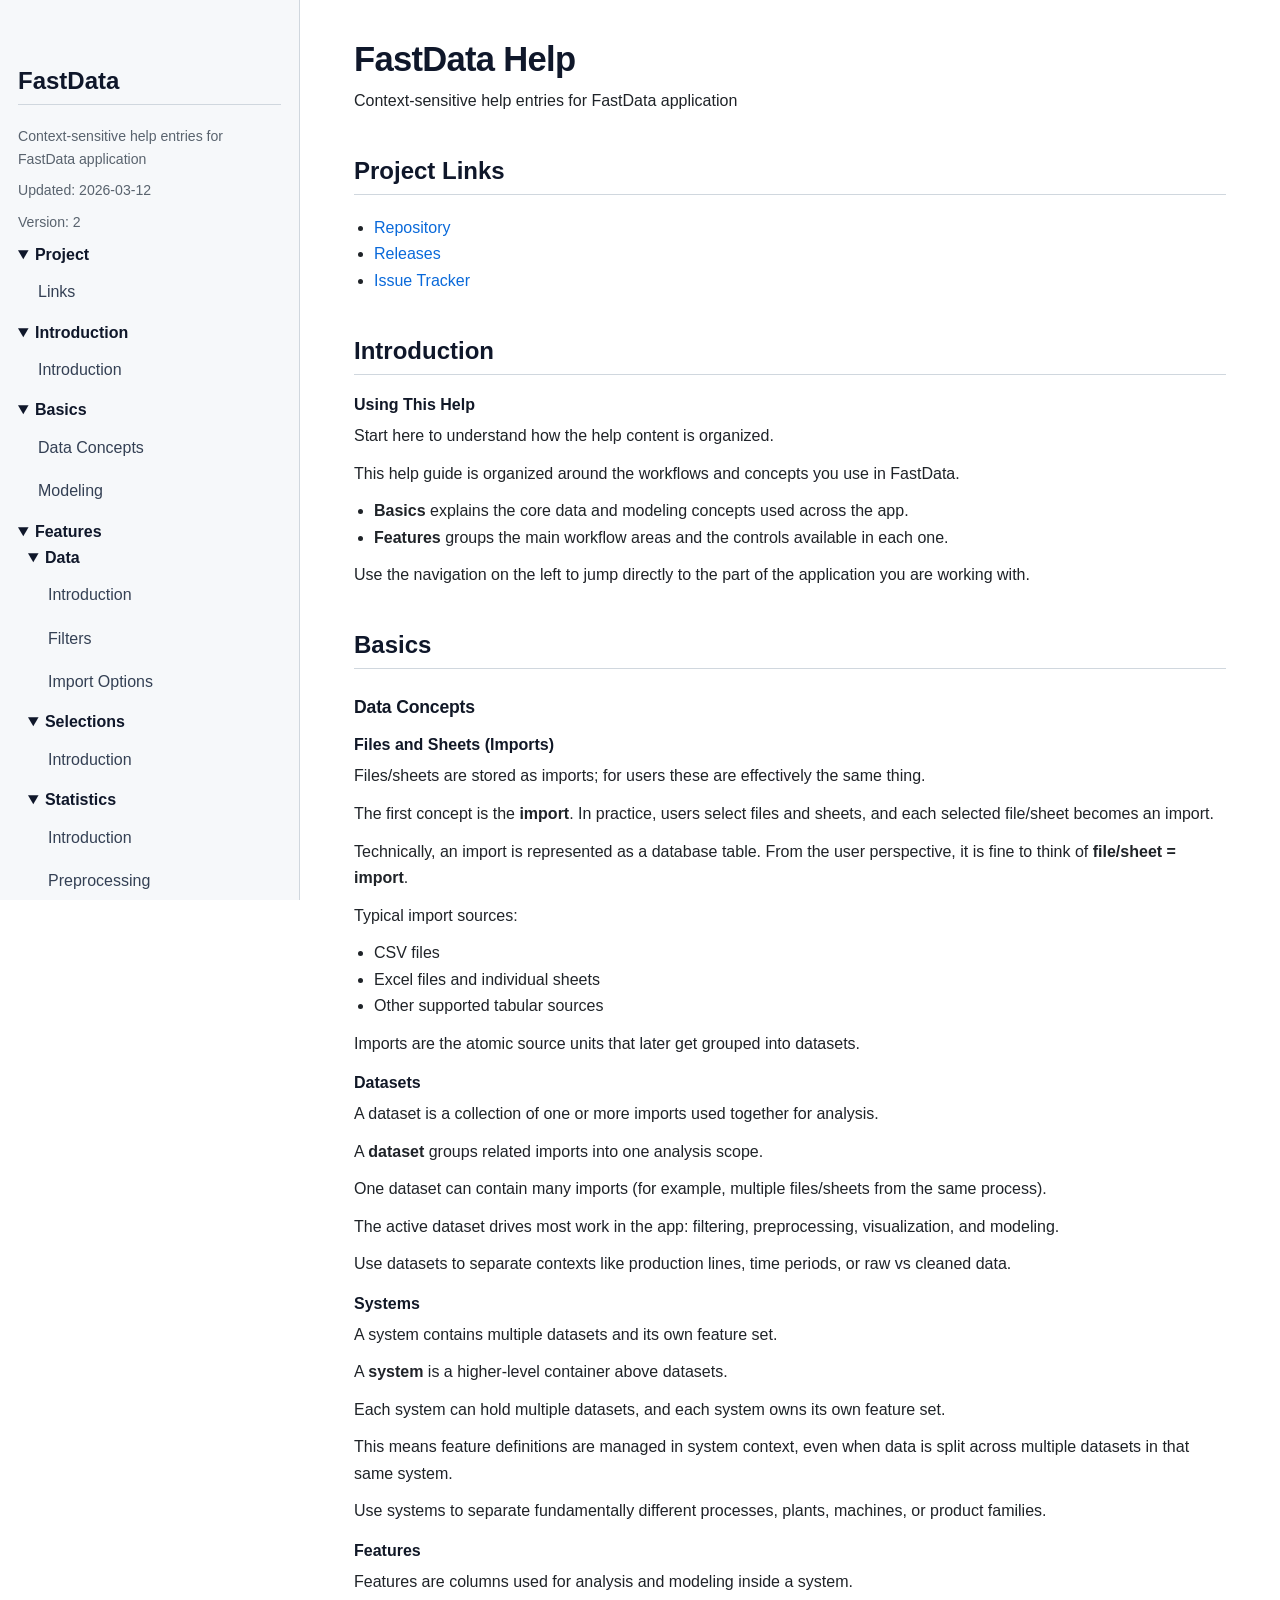
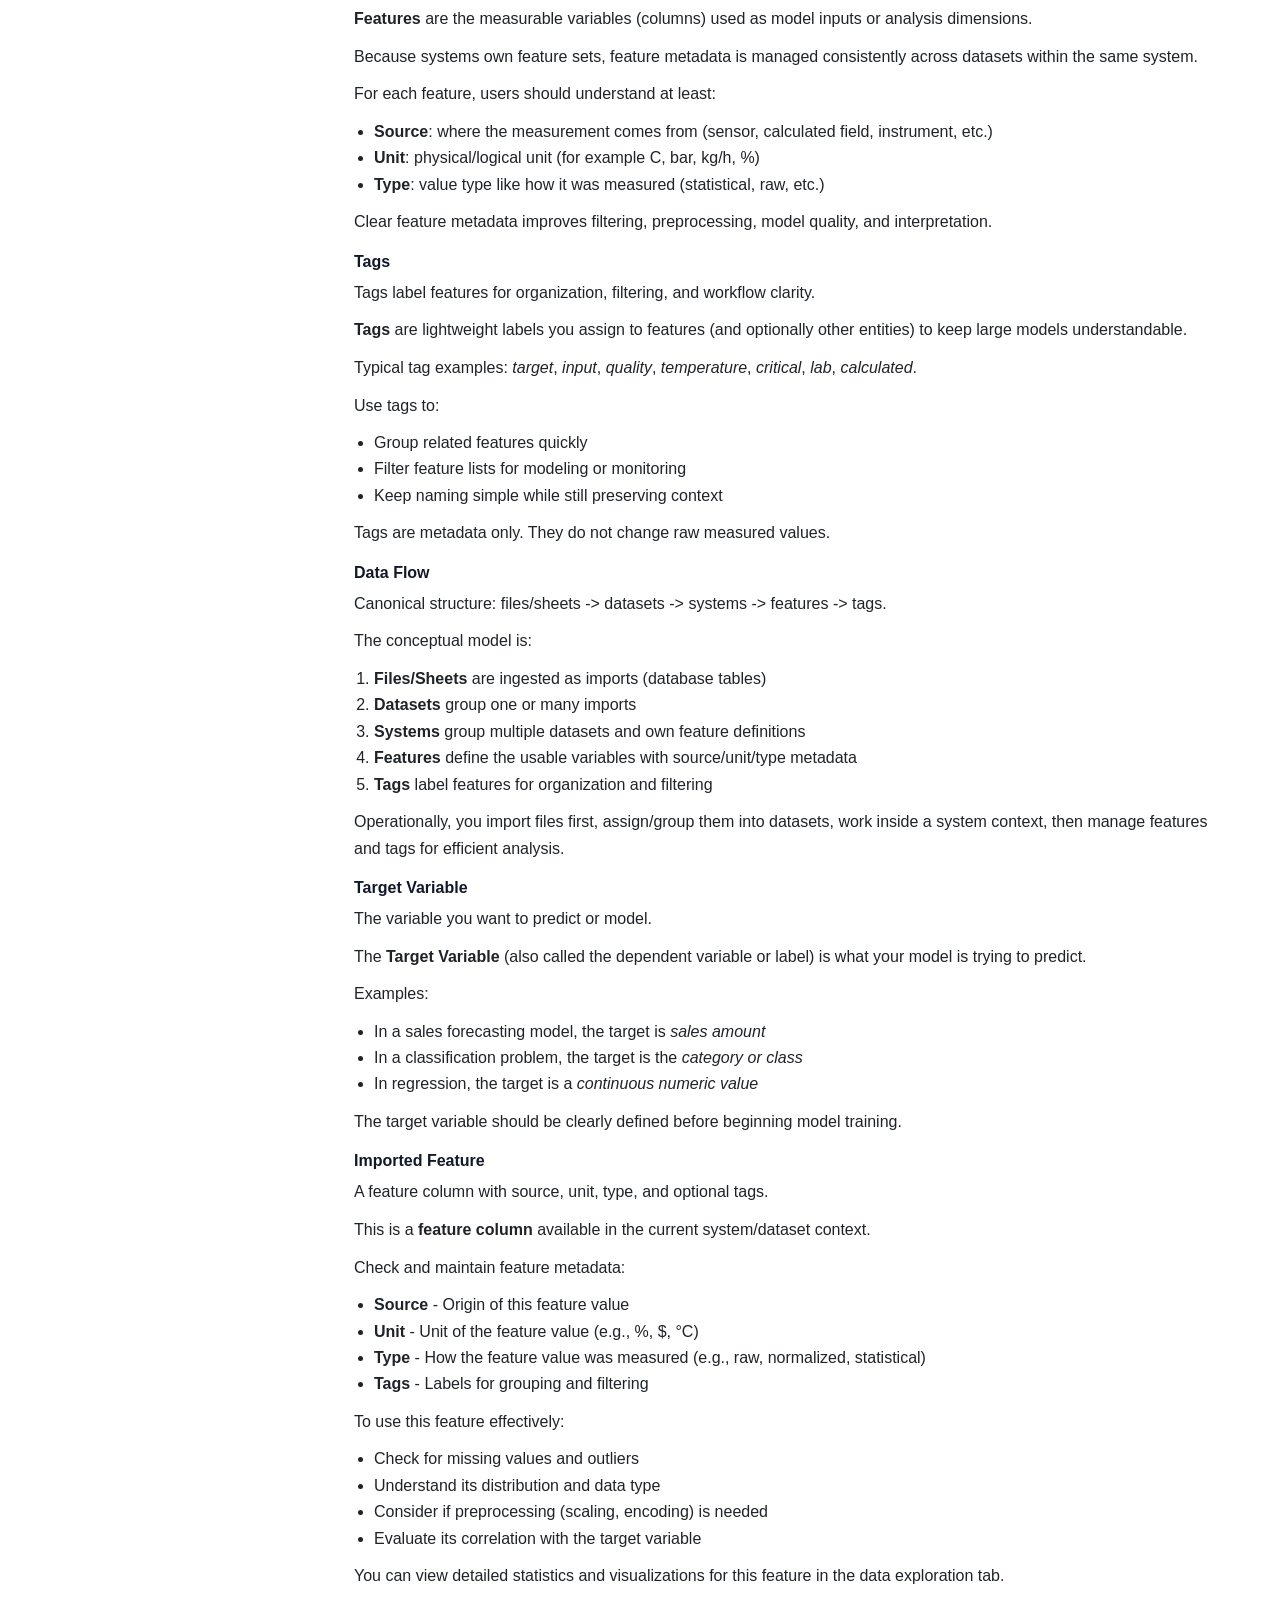
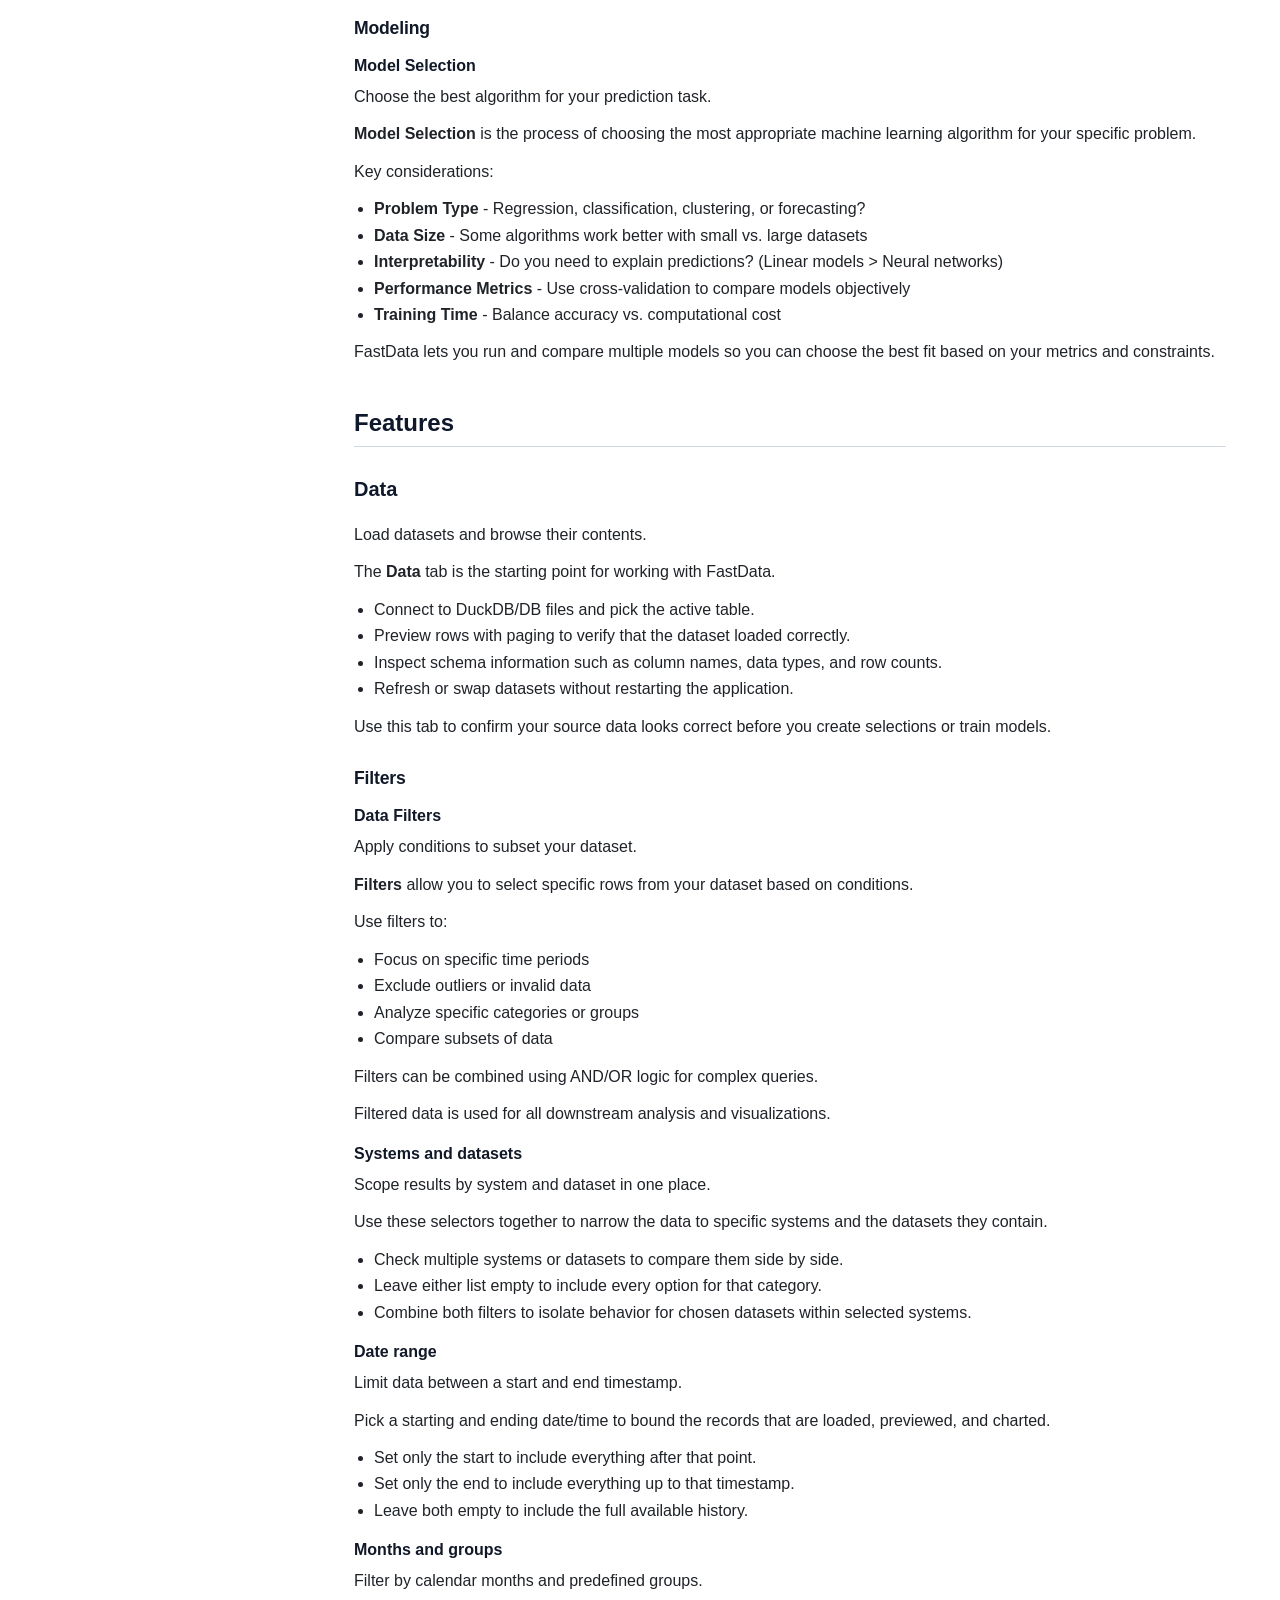
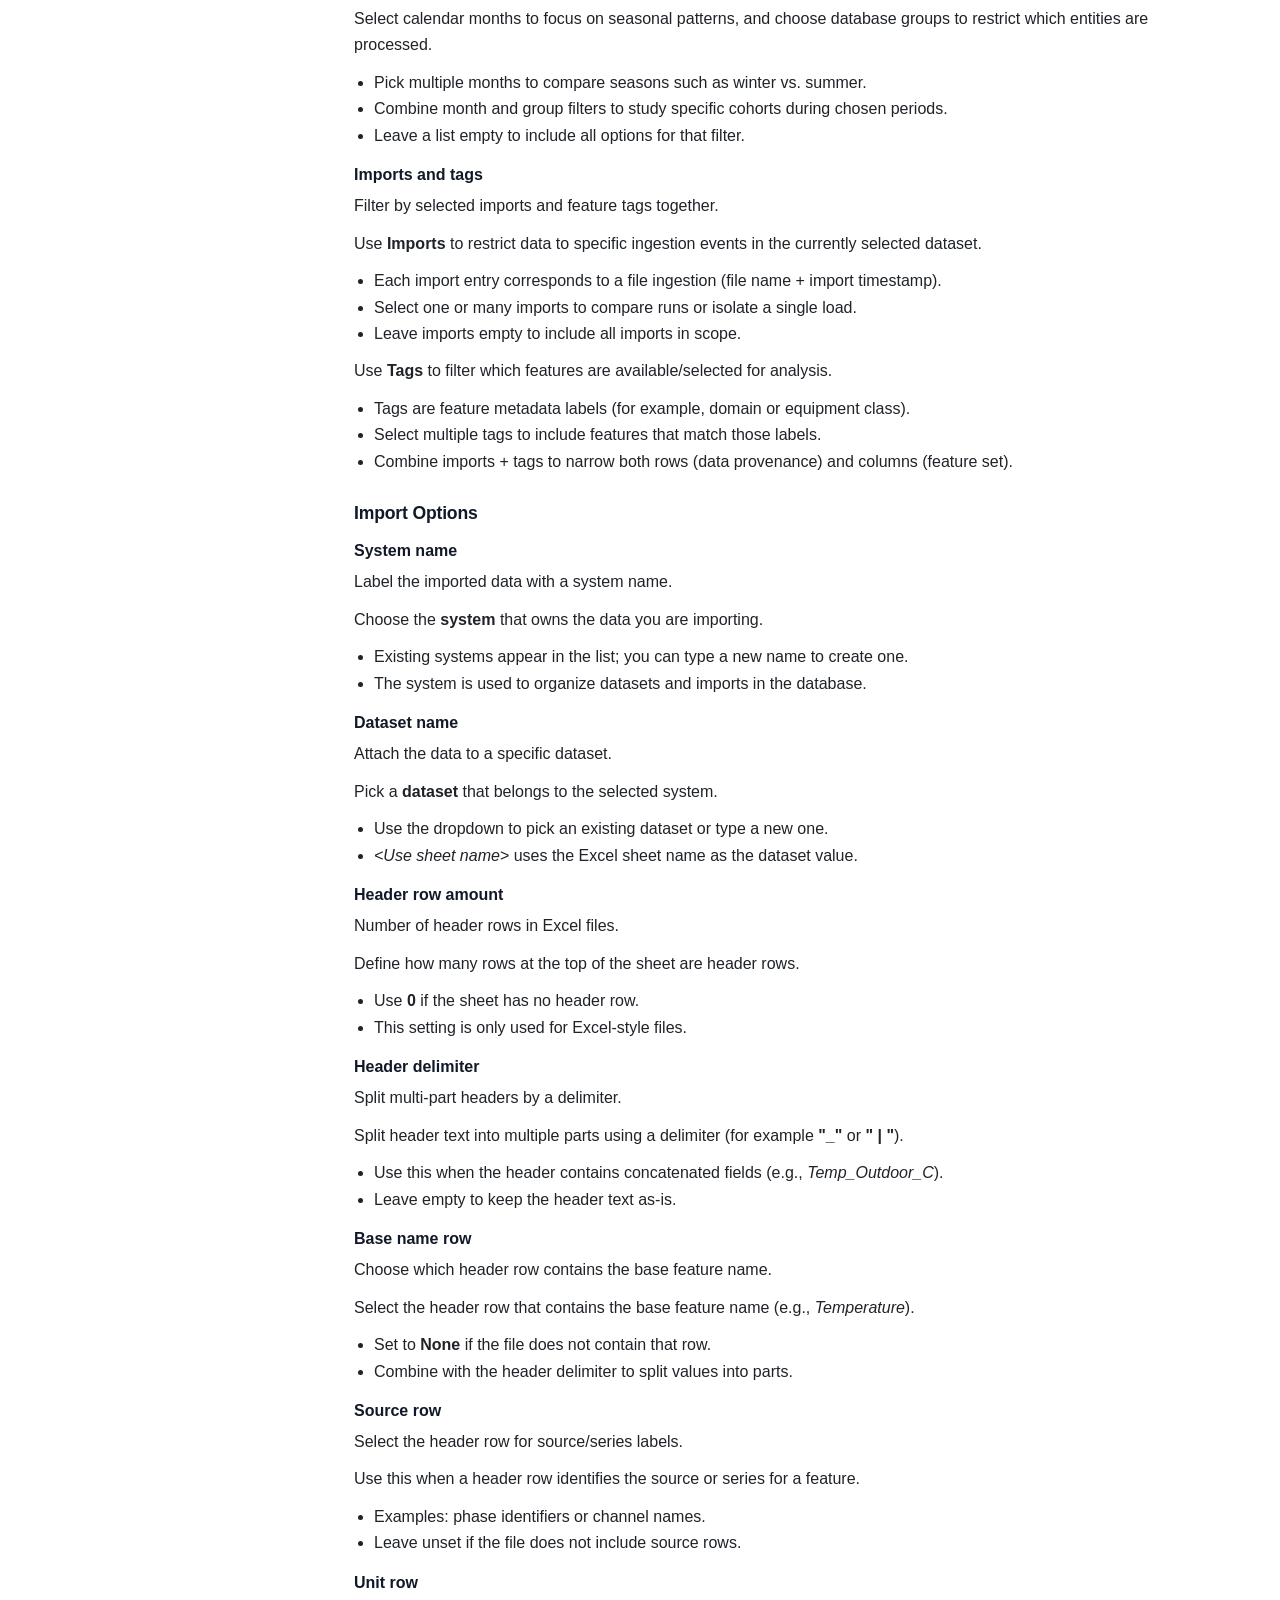
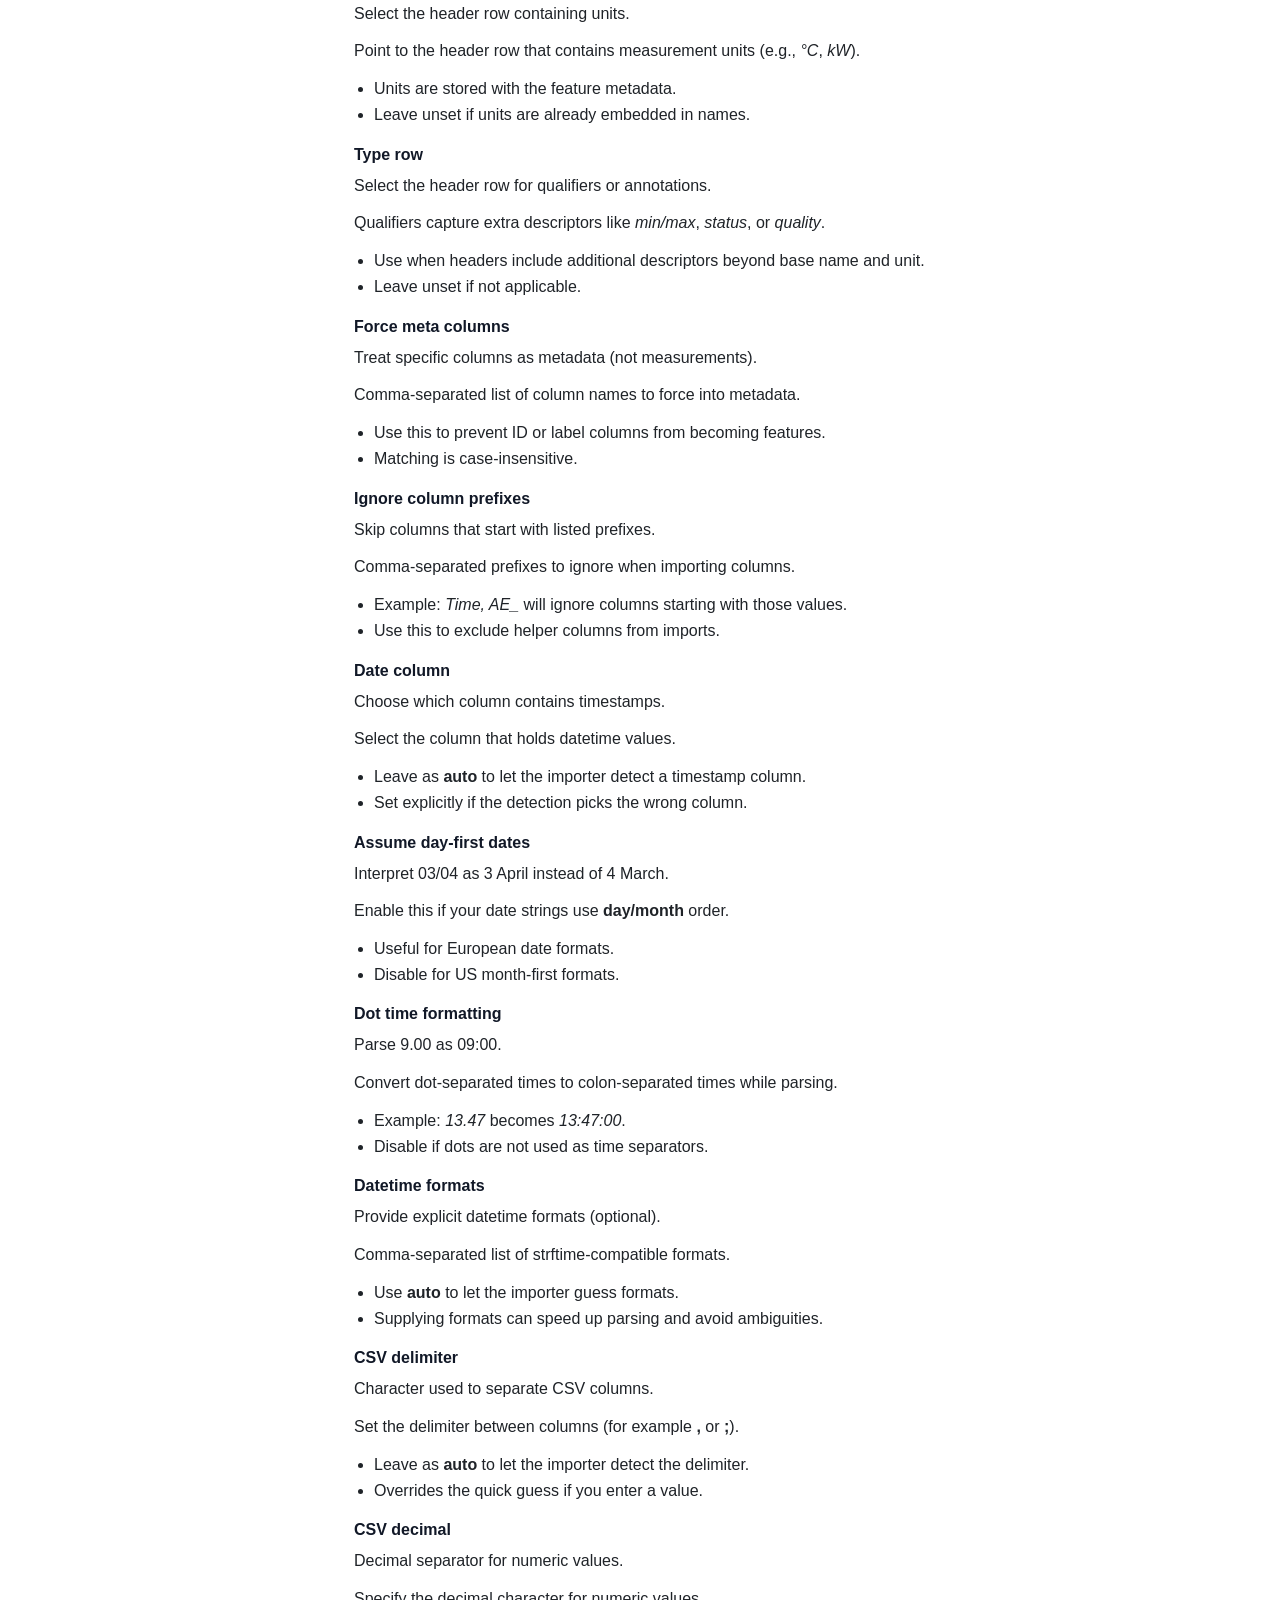
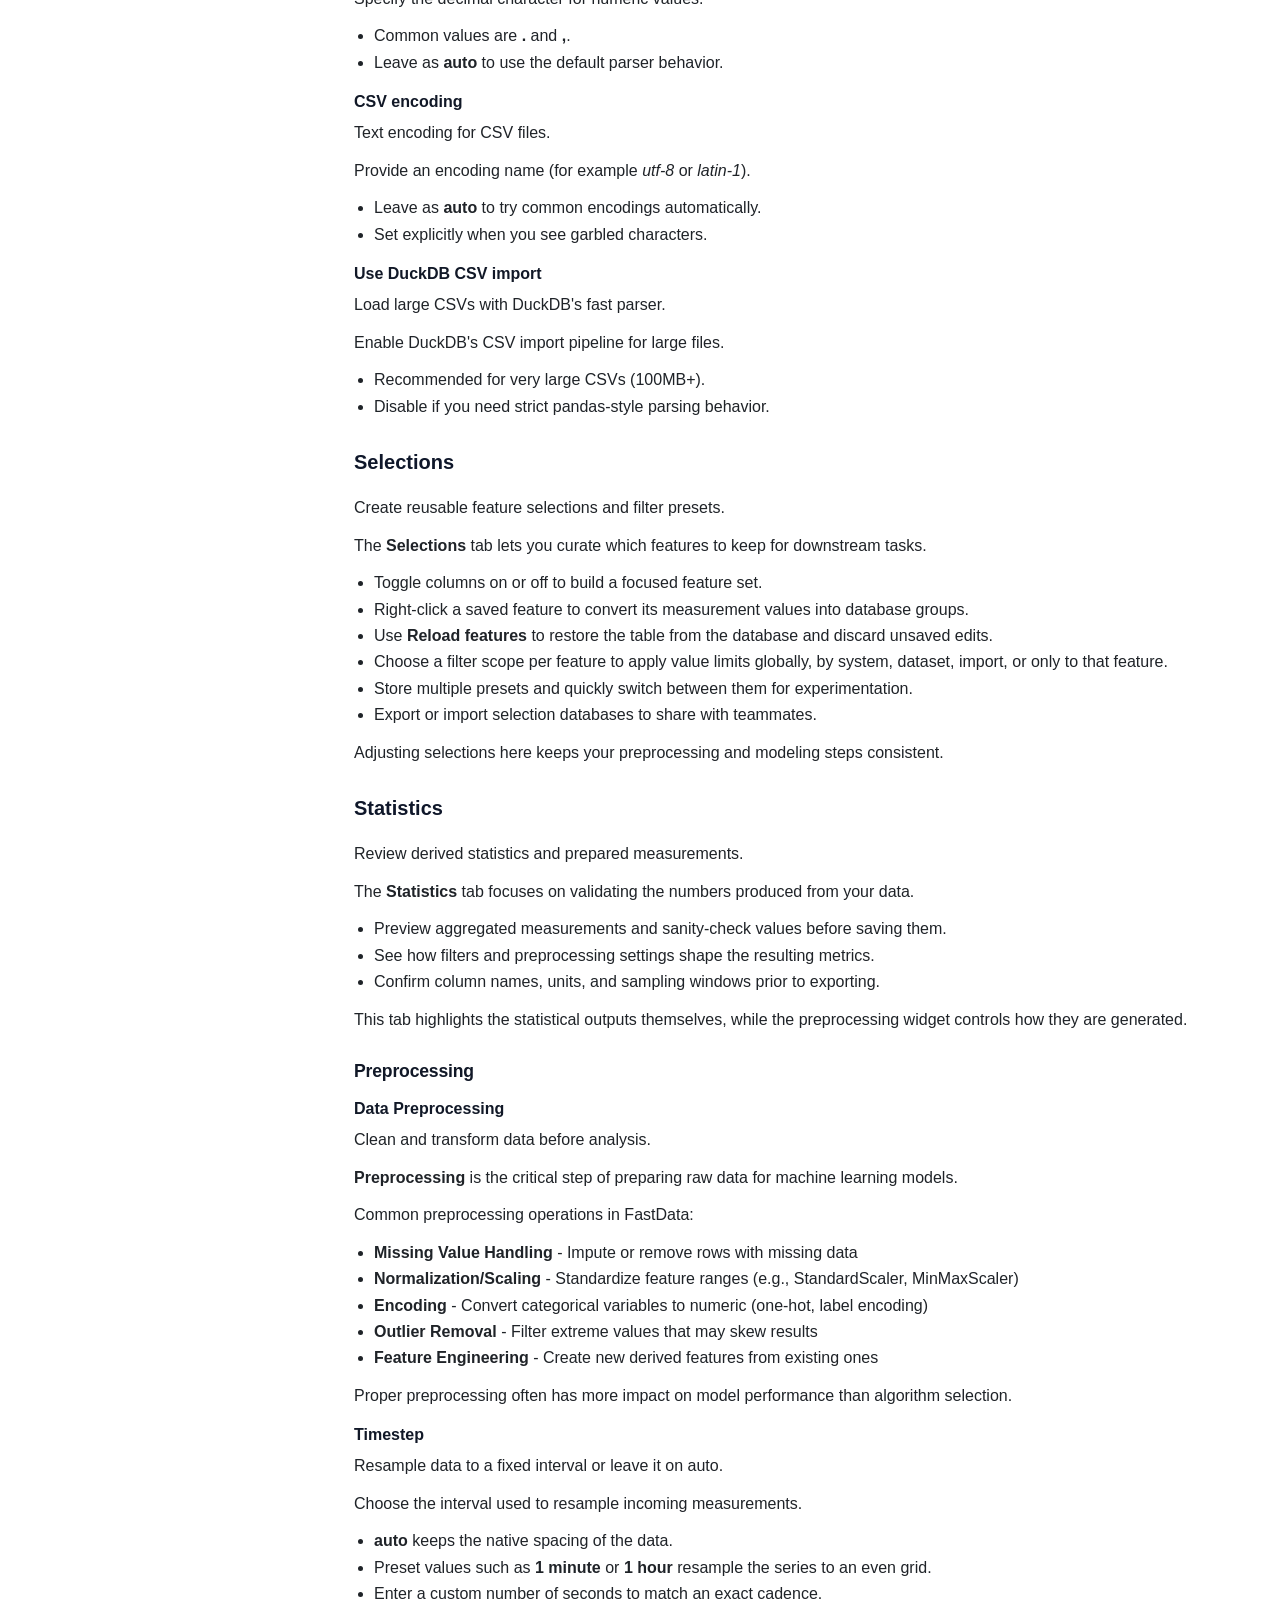
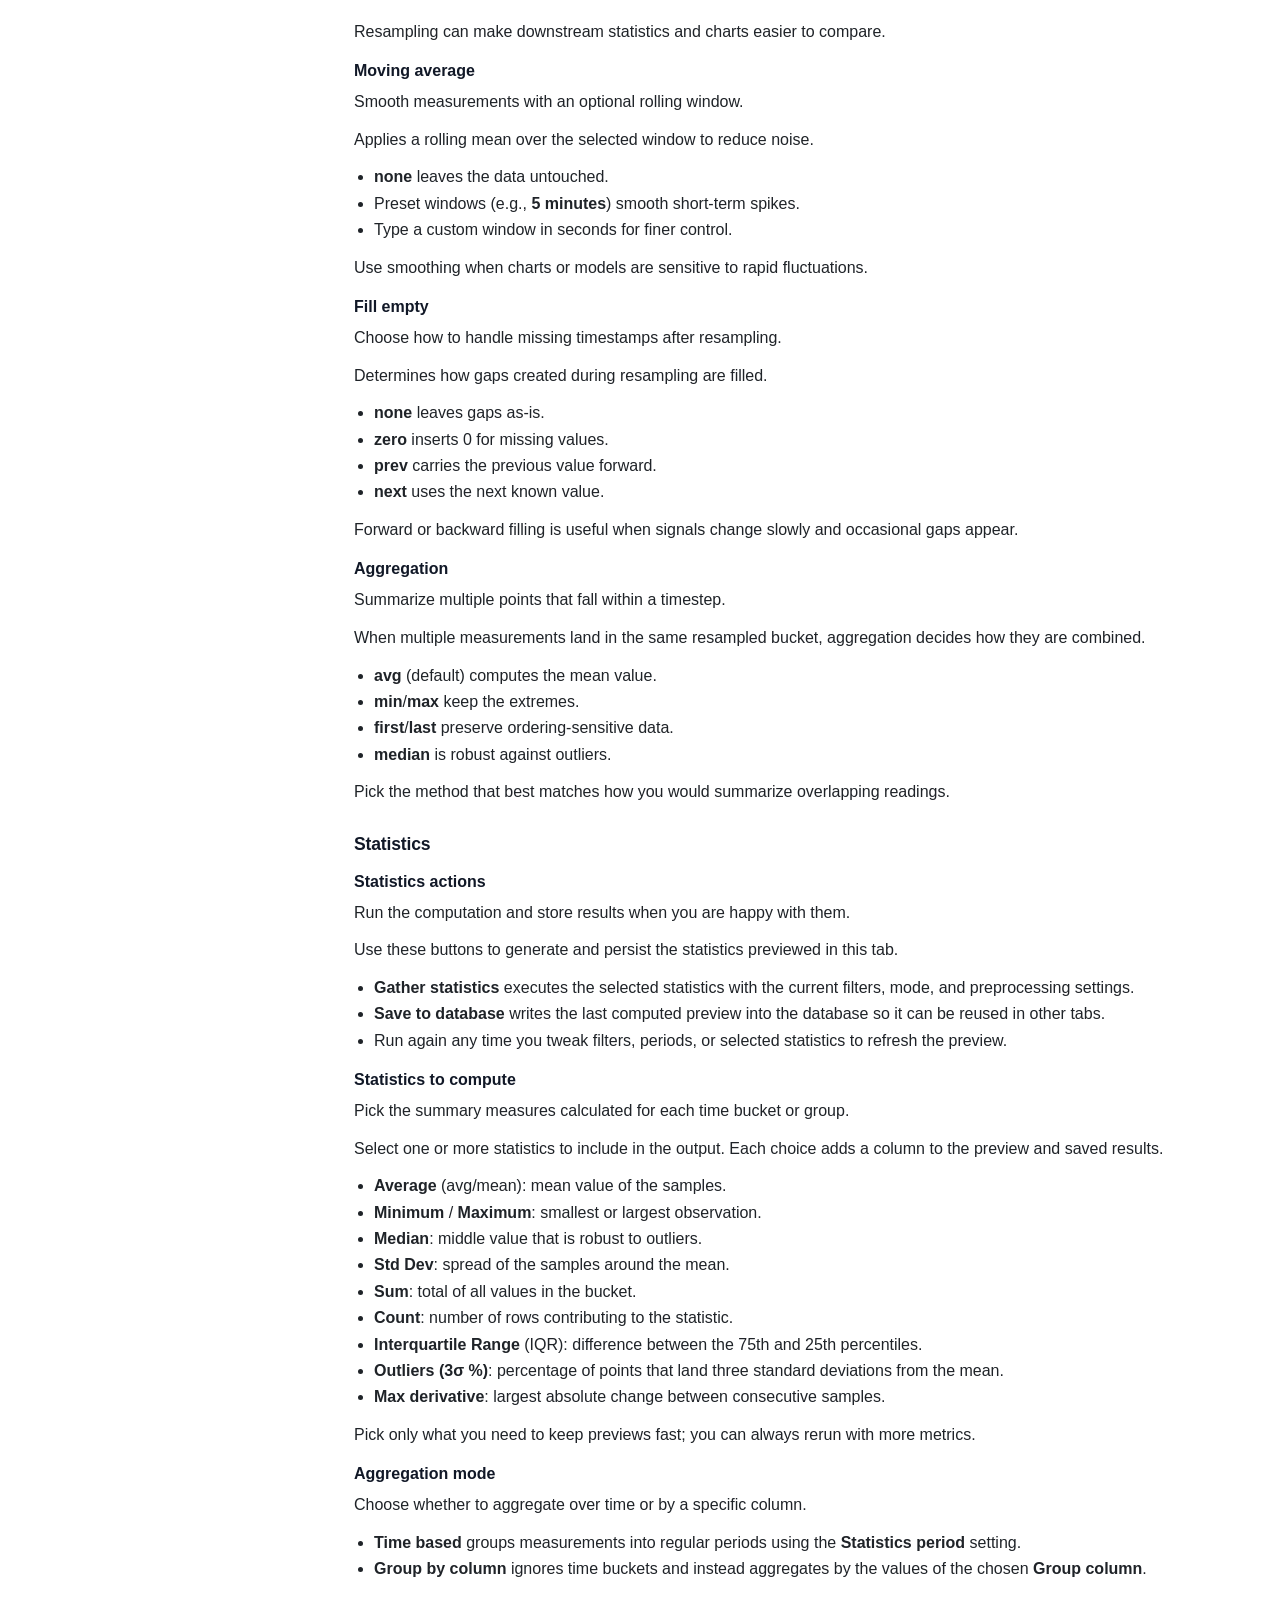
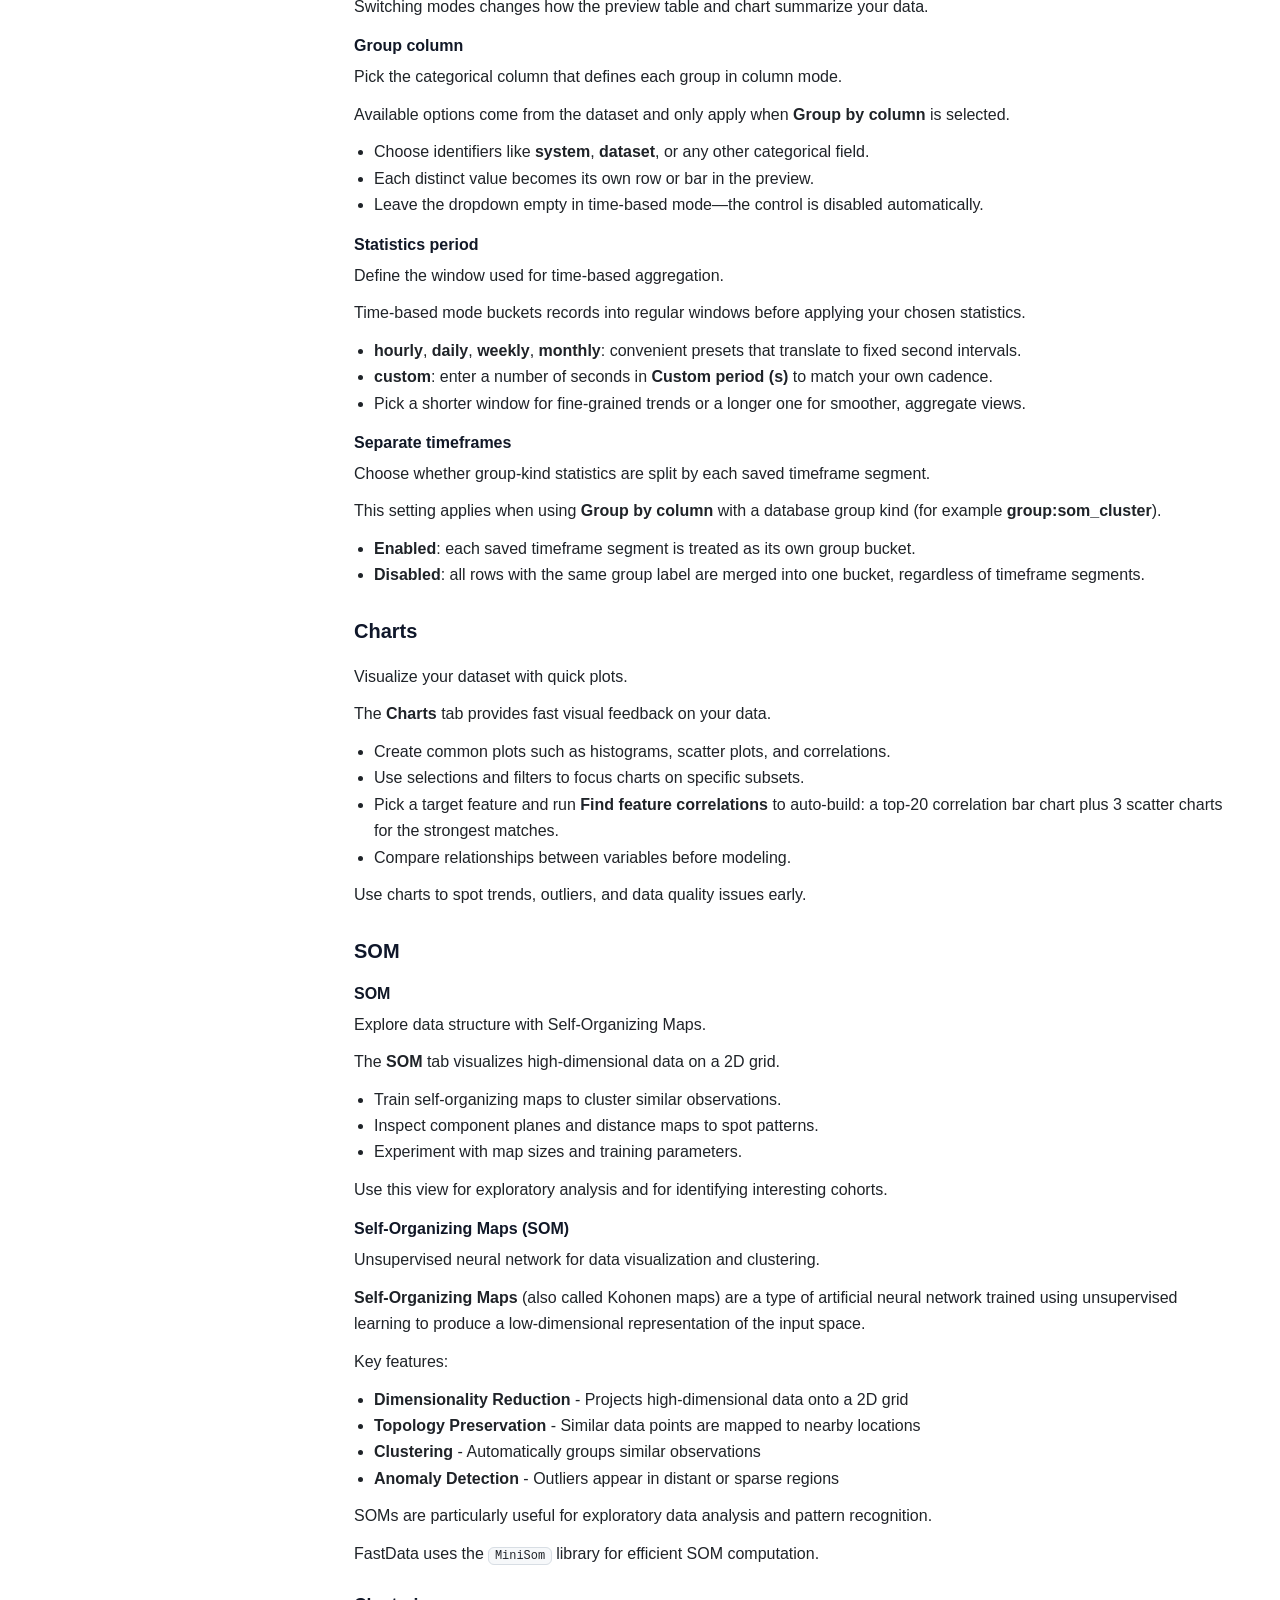
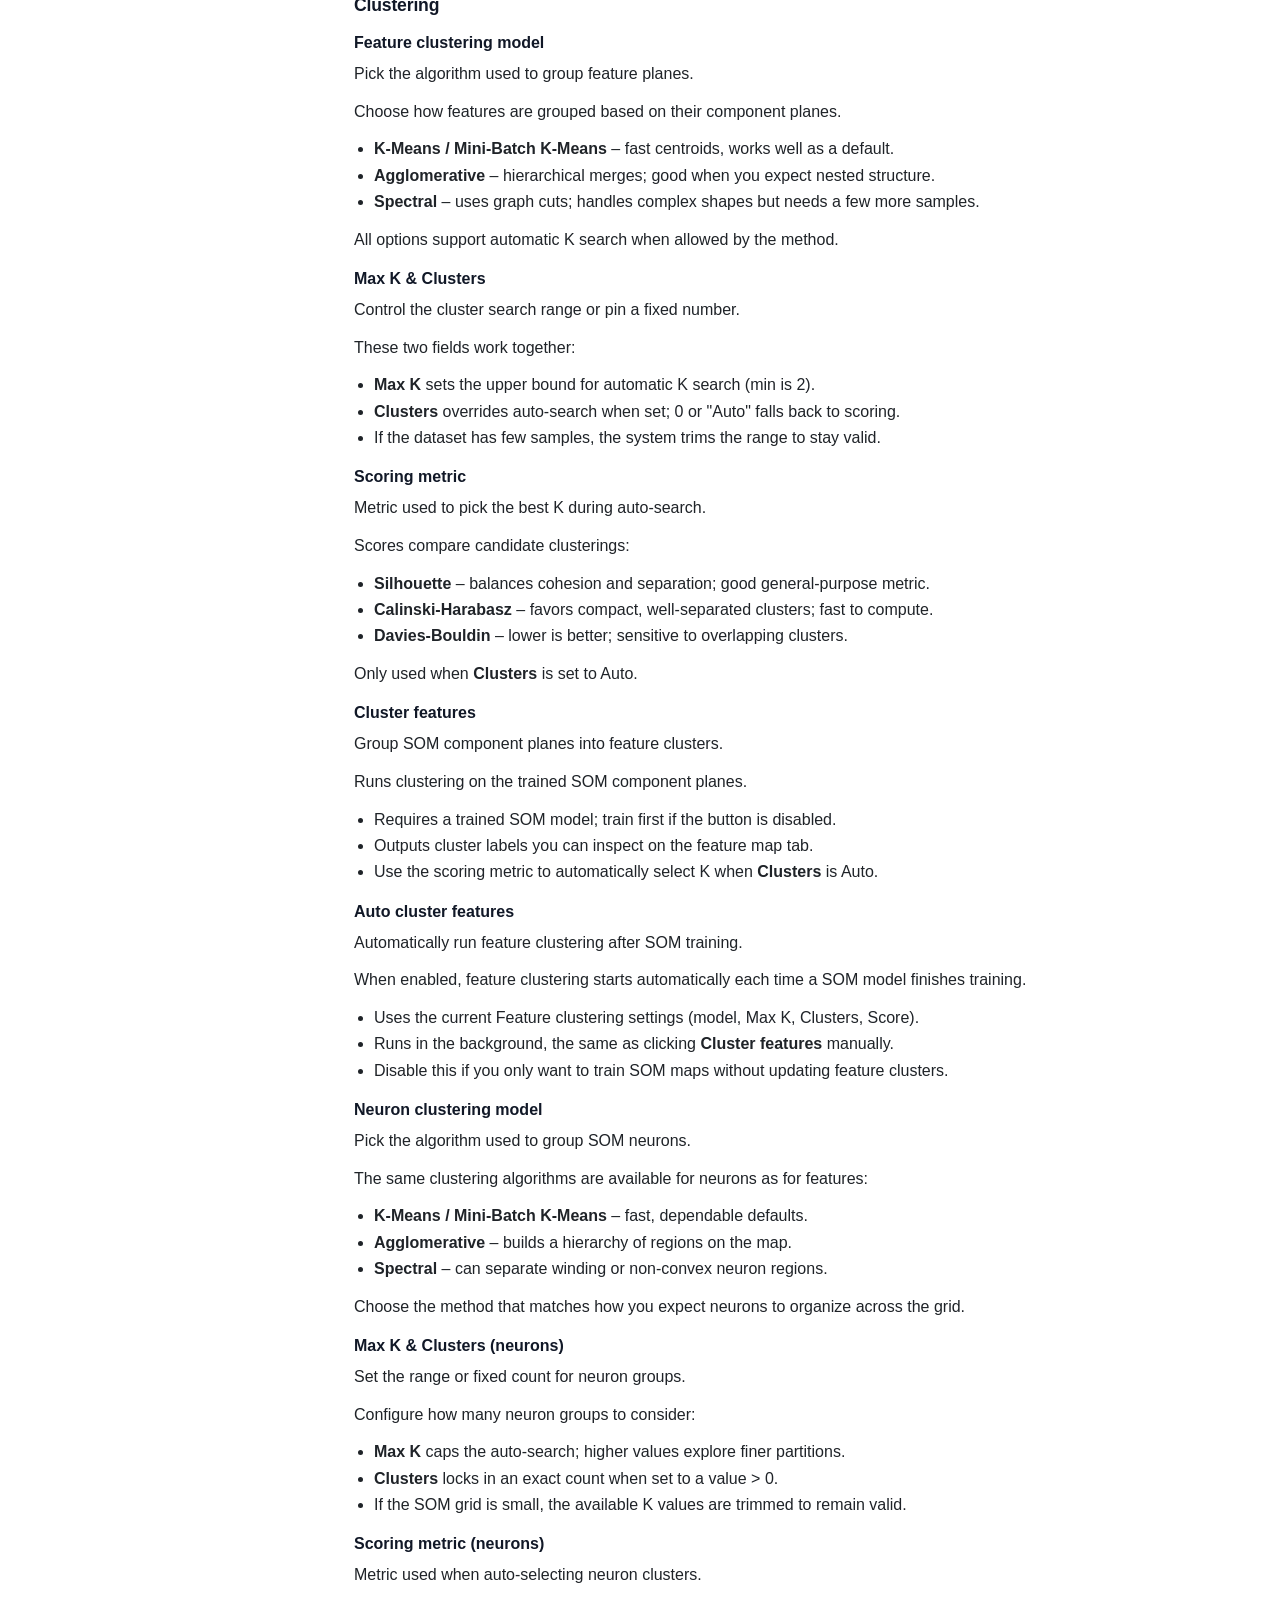
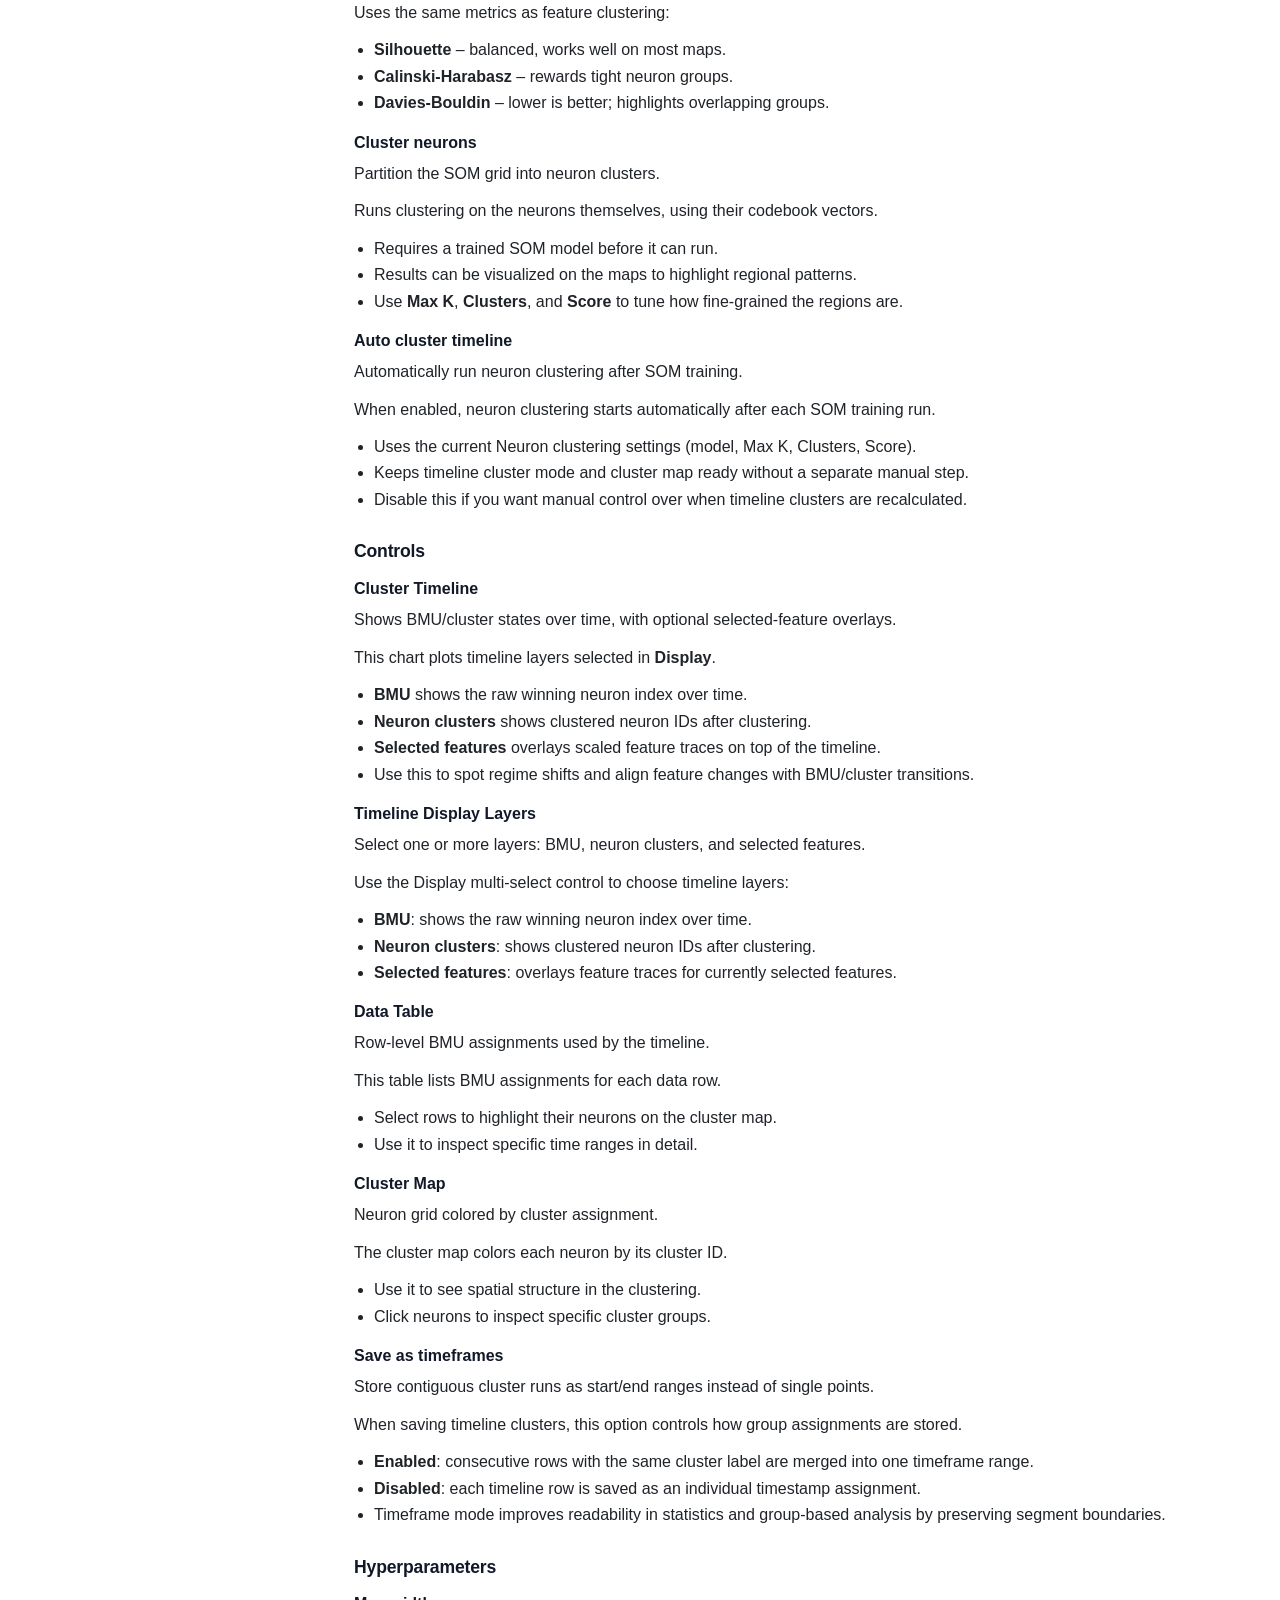
==== commit 78e78112: "Improve readme + styling and add links to repo from the doc automatically from the doc script" ====
--- a/docs/index.html
+++ b/docs/index.html
@@ -13,6 +13,10 @@
   <div class="meta">Context-sensitive help entries for FastData application</div>
   <div class="meta">Updated: 2026-03-12</div>
   <div class="meta">Version: 2</div>
+  <details open>
+    <summary>Project</summary>
+    <a class="nav-page" href="#project-links">Links</a>
+  </details>
   <details open>
     <summary>Introduction</summary>
     <a class="nav-page" href="#introduction-introduction">Introduction</a>
@@ -76,6 +80,12 @@
 <main>
 <h1>FastData Help</h1>
 <p>Context-sensitive help entries for FastData application</p>
+<h2 id="project-links">Project Links</h2>
+<ul>
+<li><a href="https://github.com/valttiuef/FastData-Py" target="_blank" rel="noopener noreferrer">Repository</a></li>
+<li><a href="https://github.com/valttiuef/FastData-Py/releases" target="_blank" rel="noopener noreferrer">Releases</a></li>
+<li><a href="https://github.com/valttiuef/FastData-Py/issues" target="_blank" rel="noopener noreferrer">Issue Tracker</a></li>
+</ul>
 <h2>Introduction</h2>
 <div id="introduction-introduction" class="page-anchor"></div>
 <h5>Using This Help</h5>
--- a/docs/help.css
+++ b/docs/help.css
@@ -1,67 +1,71 @@
 :root {
   color-scheme: light dark;
 
-  --bg: #f3f6fb;
-  --bg-gradient: radial-gradient(circle at top right, #e0ecff 0%, var(--bg) 36%, var(--bg) 100%);
+  --bg: #ffffff;
   --surface: #ffffff;
-  --surface-muted: #f8fafc;
-  --text: #0f172a;
-  --text-soft: #475569;
-  --heading: #1e293b;
-  --heading-strong: #0b1c49;
-  --line: #dbe4ef;
-  --accent: #2563eb;
-  --accent-soft: #dbeafe;
-  --code-bg: #eff6ff;
-  --code-line: #cfe2ff;
-  --nav-bg: rgba(255, 255, 255, 0.84);
-  --nav-link: #334155;
-  --nav-link-hover: #1d4ed8;
-  --shadow: 0 10px 30px rgba(15, 23, 42, 0.08);
+  --surface-muted: #f6f8fa;
+  --text: #1f2328;
+  --text-soft: #59636e;
+  --heading: #0f172a;
+  --heading-strong: #111827;
+  --line: #d0d7de;
+  --accent: #0969da;
+  --accent-soft: #ddf4ff;
+  --code-bg: #f6f8fa;
+  --code-line: #d8dee4;
+  --nav-bg: #f6f8fa;
+  --nav-link: #344054;
+  --nav-link-hover: #0969da;
+  --shadow: 0 8px 24px rgba(16, 24, 40, 0.06);
 }
 
 @media (prefers-color-scheme: dark) {
   :root {
-    --bg: #0b1220;
-    --bg-gradient: radial-gradient(circle at top right, #16213a 0%, var(--bg) 36%, var(--bg) 100%);
-    --surface: #0f172a;
-    --surface-muted: #111827;
-    --text: #e5edf8;
-    --text-soft: #94a3b8;
-    --heading: #f1f5f9;
-    --heading-strong: #dbeafe;
-    --line: #243041;
-    --accent: #60a5fa;
-    --accent-soft: #1e3a5f;
-    --code-bg: #172033;
-    --code-line: #2a3a55;
-    --nav-bg: rgba(15, 23, 42, 0.84);
-    --nav-link: #cbd5e1;
-    --nav-link-hover: #93c5fd;
-    --shadow: 0 10px 30px rgba(0, 0, 0, 0.35);
+    --bg: #0d1117;
+    --surface: #111827;
+    --surface-muted: #161b22;
+    --text: #e6edf3;
+    --text-soft: #9da7b3;
+    --heading: #f0f6fc;
+    --heading-strong: #ffffff;
+    --line: #30363d;
+    --accent: #58a6ff;
+    --accent-soft: #1f2a37;
+    --code-bg: #161b22;
+    --code-line: #30363d;
+    --nav-bg: #111827;
+    --nav-link: #c9d1d9;
+    --nav-link-hover: #58a6ff;
+    --shadow: 0 8px 24px rgba(0, 0, 0, 0.28);
   }
 }
 
 * { box-sizing: border-box; }
 
 html, body { margin: 0; padding: 0; }
+
+html {
+  background: var(--bg);
+}
 
 body {
   font-family: Inter, "Segoe UI", Roboto, "Helvetica Neue", Arial, sans-serif;
   color: var(--text);
-  background: var(--bg-gradient);
+  background: var(--bg);
   line-height: 1.65;
+  -webkit-font-smoothing: antialiased;
+  -moz-osx-font-smoothing: grayscale;
 }
 
 .layout {
   display: grid;
   grid-template-columns: minmax(240px, 300px) minmax(0, 1fr);
   min-height: 100vh;
+  background: var(--bg);
 }
 
 nav {
   background: var(--nav-bg);
-  backdrop-filter: blur(6px);
   border-right: 1px solid var(--line);
   padding: 24px 18px 28px;
   overflow-y: auto;
@@ -74,6 +78,12 @@
 main {
   max-width: 1100px;
   padding: 38px 54px;
+  background: var(--bg);
+}
+
+h1, h2, h3, h4, h5 {
+  color: var(--heading);
+  line-height: 1.25;
 }
 
 h1 {
@@ -92,7 +102,6 @@
 h3 {
   margin-top: 30px;
   font-size: 1.25rem;
-  color: var(--heading);
 }
 
 h4 {
@@ -109,8 +118,14 @@
   color: var(--heading-strong);
 }
 
-p, ul, ol { margin-top: 0.4rem; margin-bottom: 0.7rem; }
-ul, ol { padding-left: 1.25rem; }
+p, ul, ol {
+  margin-top: 0.4rem;
+  margin-bottom: 0.7rem;
+}
+
+ul, ol {
+  padding-left: 1.25rem;
+}
 
 code {
   background: var(--code-bg);
@@ -120,12 +135,28 @@
   font-size: 0.92em;
 }
 
+pre {
+  background: var(--code-bg);
+  border: 1px solid var(--code-line);
+  border-radius: 10px;
+  padding: 14px 16px;
+  overflow-x: auto;
+}
+
+pre code {
+  background: transparent;
+  border: none;
+  padding: 0;
+}
+
 a {
   color: var(--accent);
   text-decoration: none;
 }
 
-a:hover { text-decoration: underline; }
+a:hover {
+  text-decoration: underline;
+}
 
 .meta {
   color: var(--text-soft);
@@ -144,14 +175,17 @@
   color: var(--heading);
 }
 
-.nav-group { margin-left: 10px; }
+.nav-group {
+  margin-left: 10px;
+}
 
 .nav-page {
   display: block;
   margin: 5px 0 5px 10px;
-  padding: 3px 8px;
-  border-radius: 6px;
+  padding: 6px 10px;
+  border-radius: 8px;
   color: var(--nav-link);
+  transition: background-color 0.15s ease, color 0.15s ease;
 }
 
 .nav-page:hover {
@@ -179,7 +213,9 @@
 }
 
 @media (max-width: 960px) {
-  .layout { grid-template-columns: 1fr; }
+  .layout {
+    grid-template-columns: 1fr;
+  }
 
   nav {
     position: static;
@@ -188,5 +224,7 @@
     border-bottom: 1px solid var(--line);
   }
 
-  main { padding: 24px 18px 42px; }
+  main {
+    padding: 24px 18px 42px;
+  }
 }
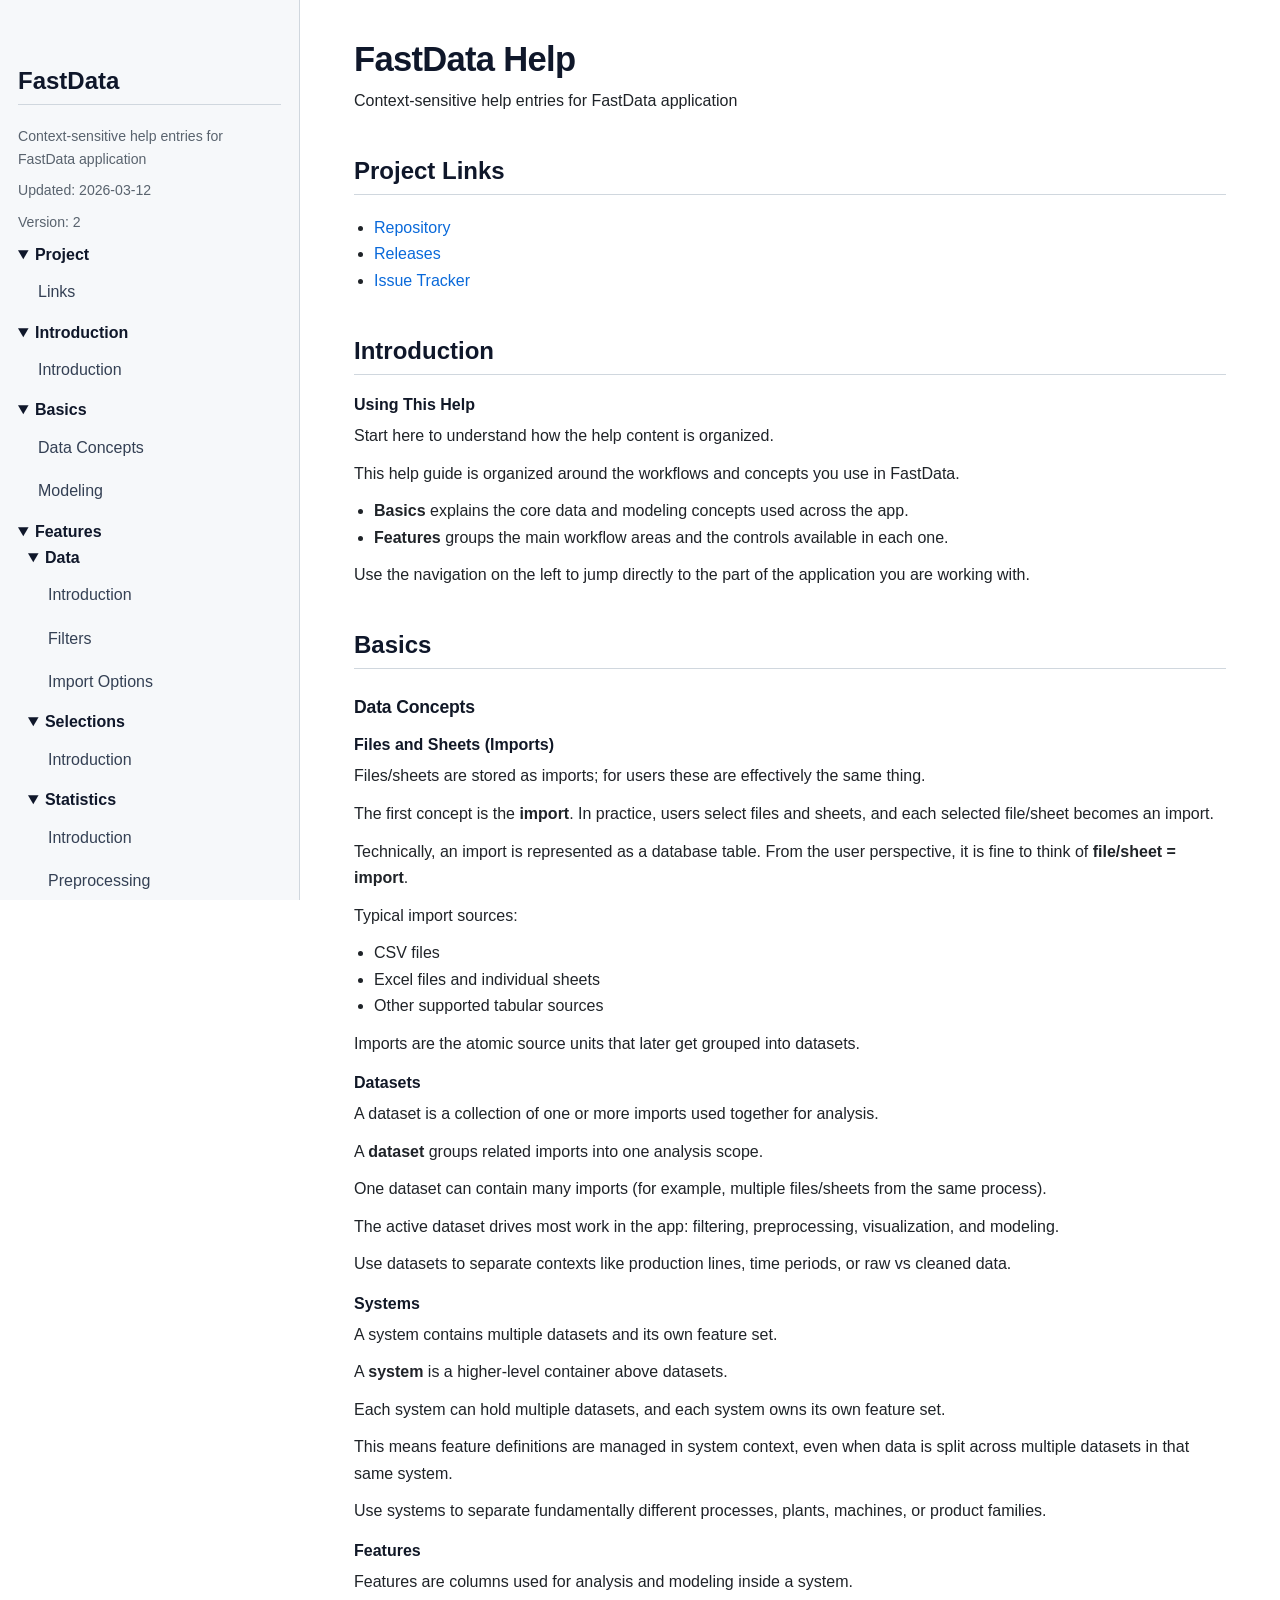
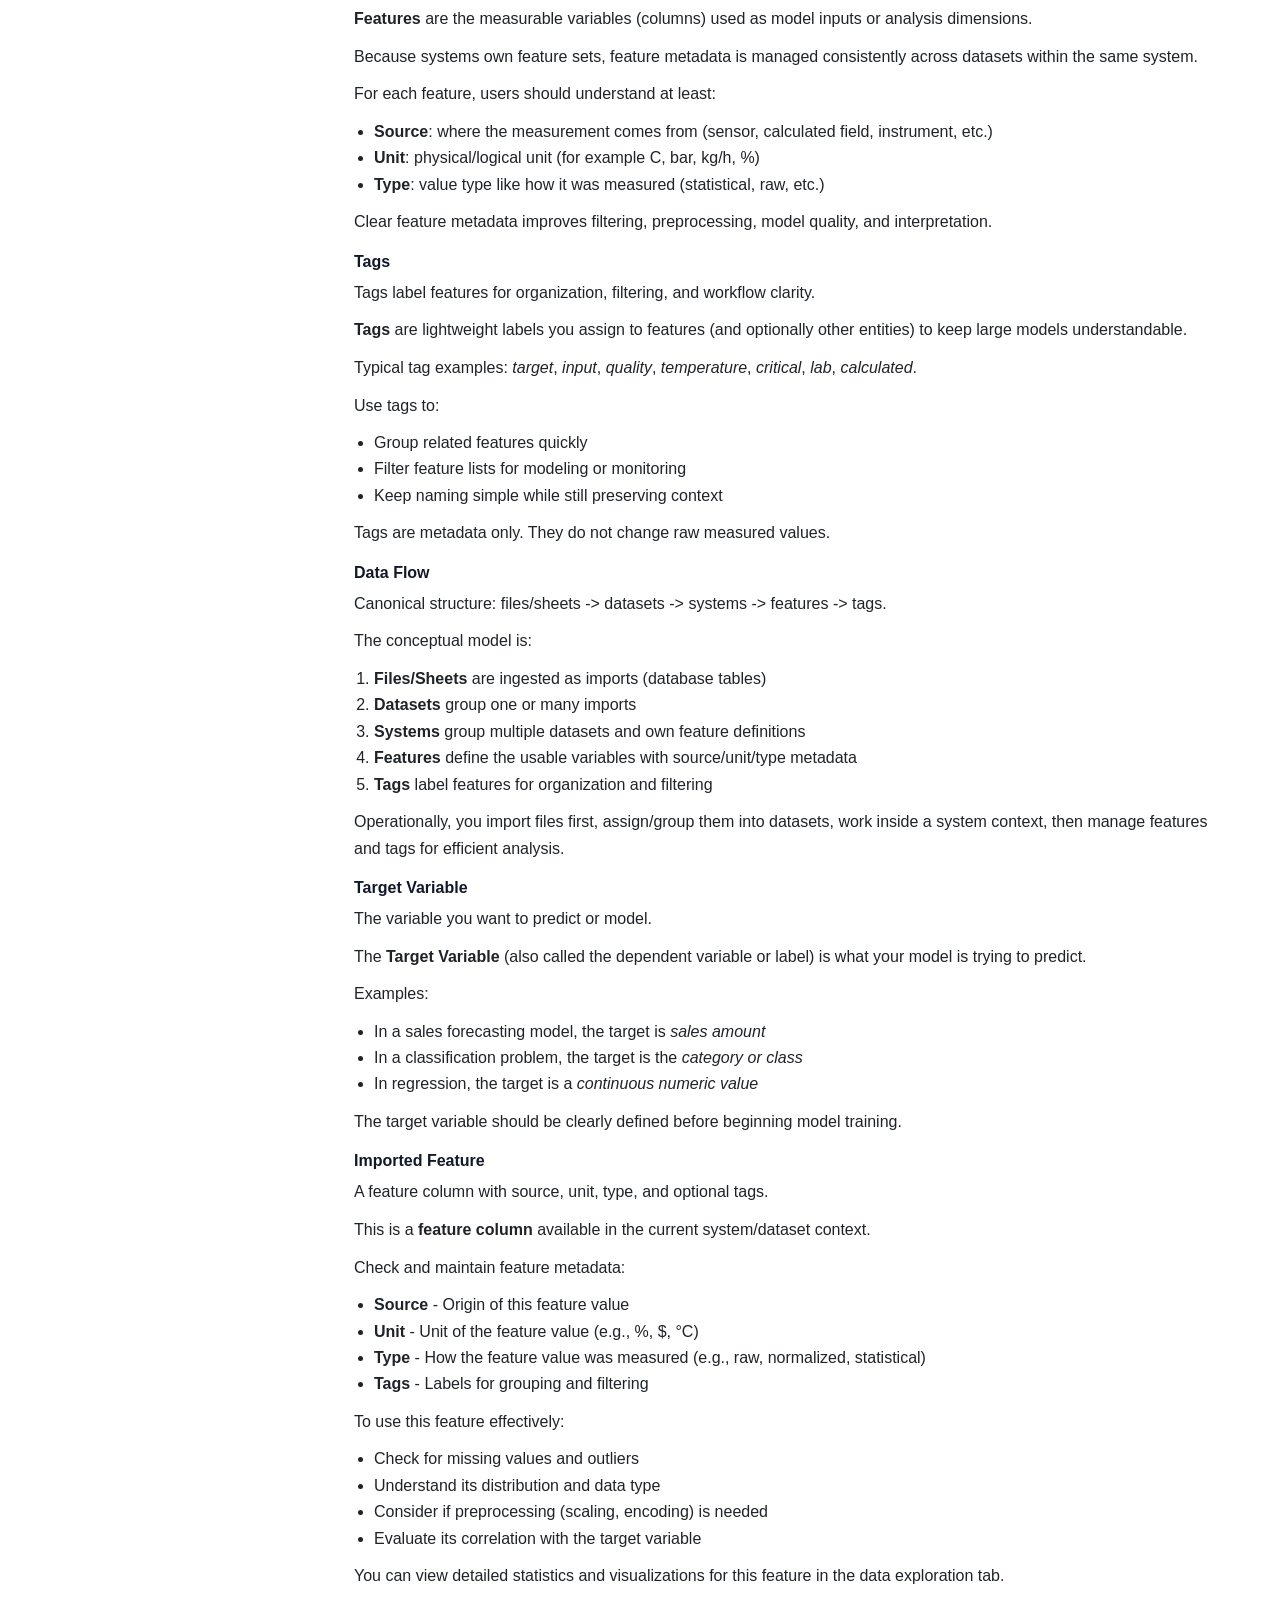
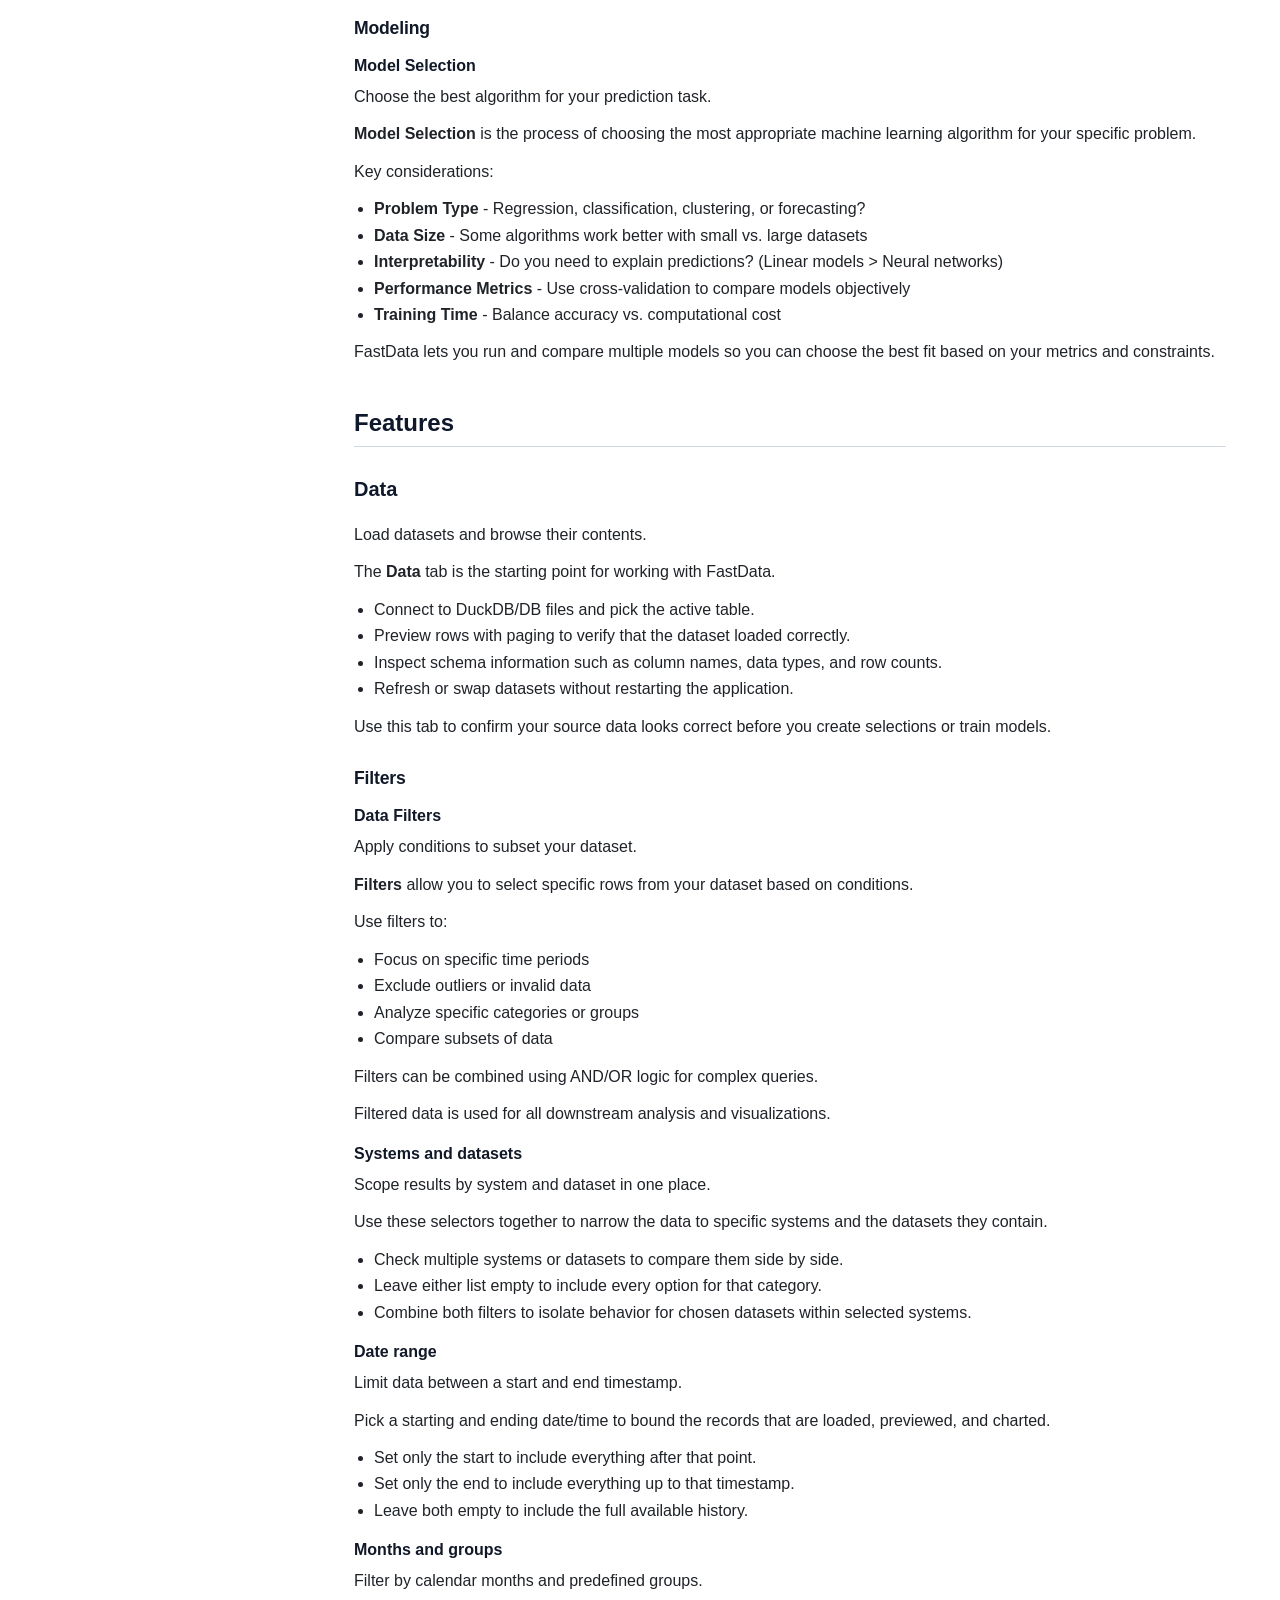
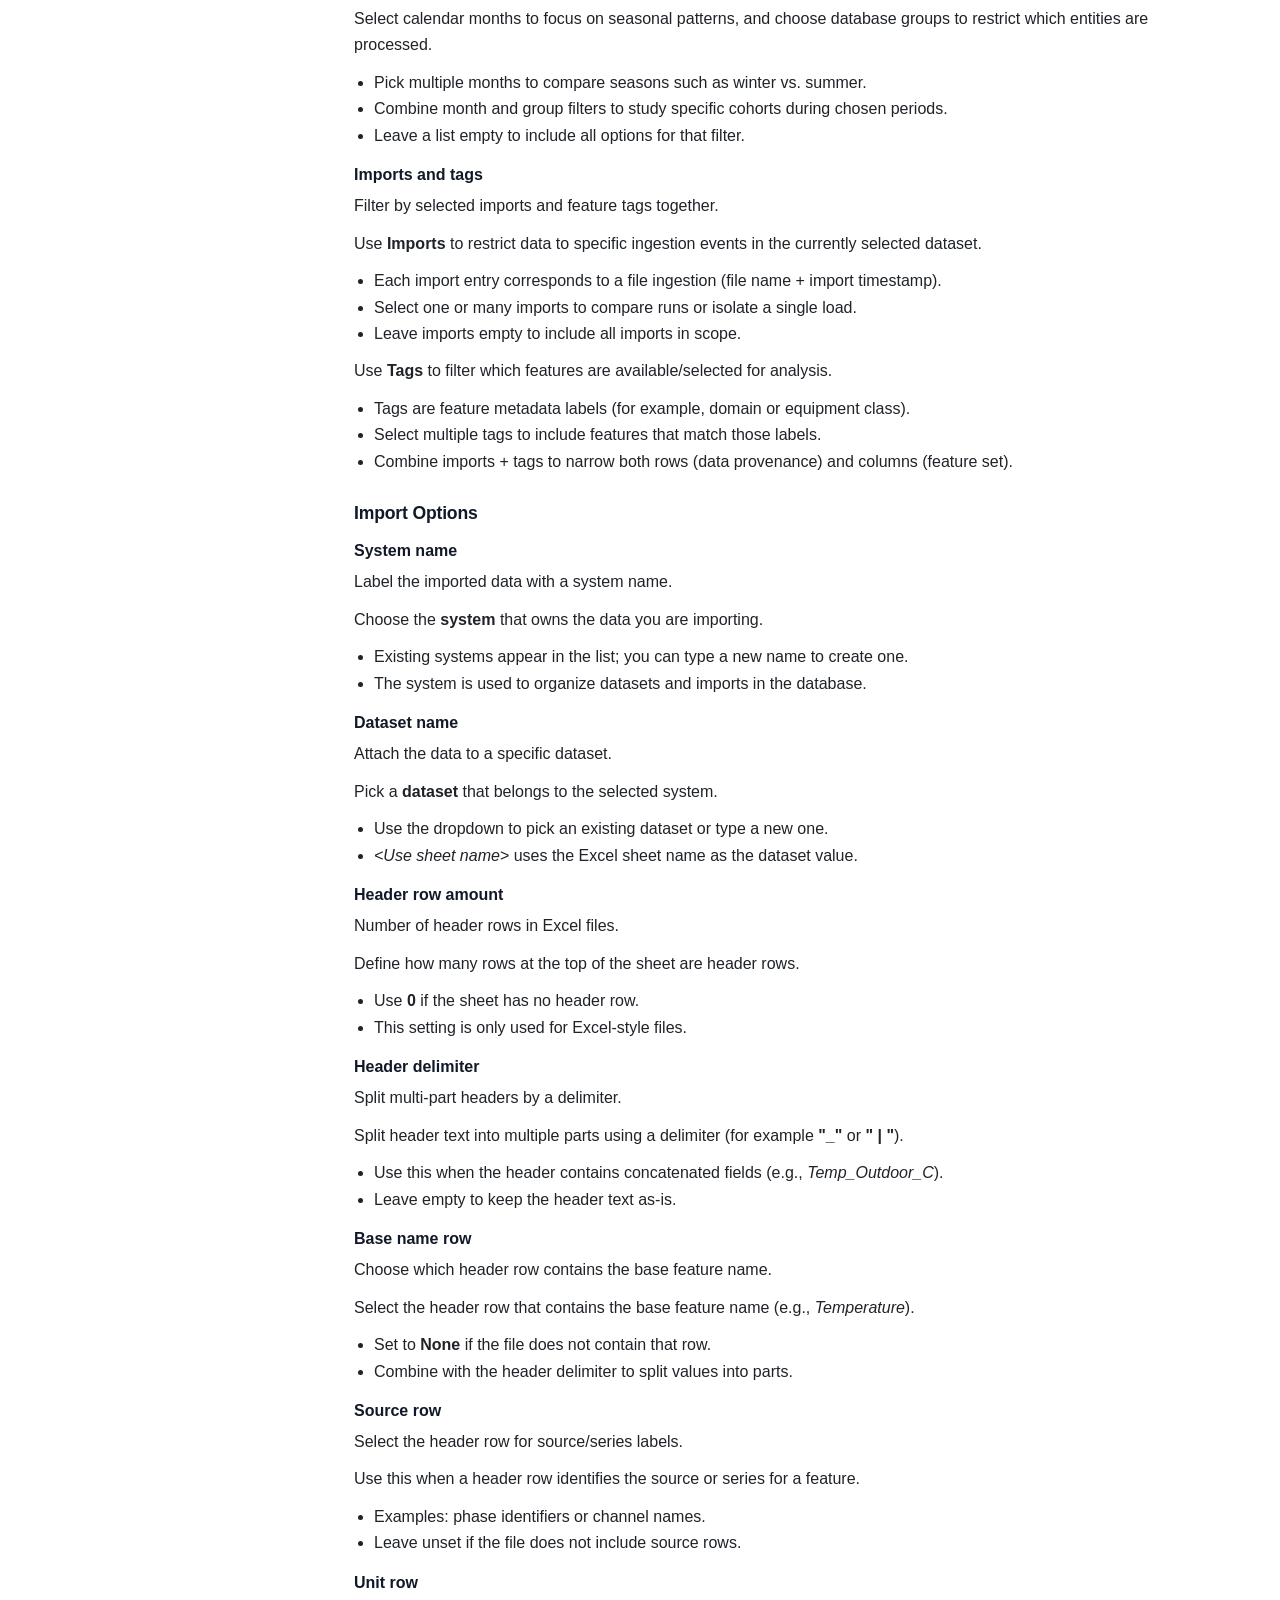
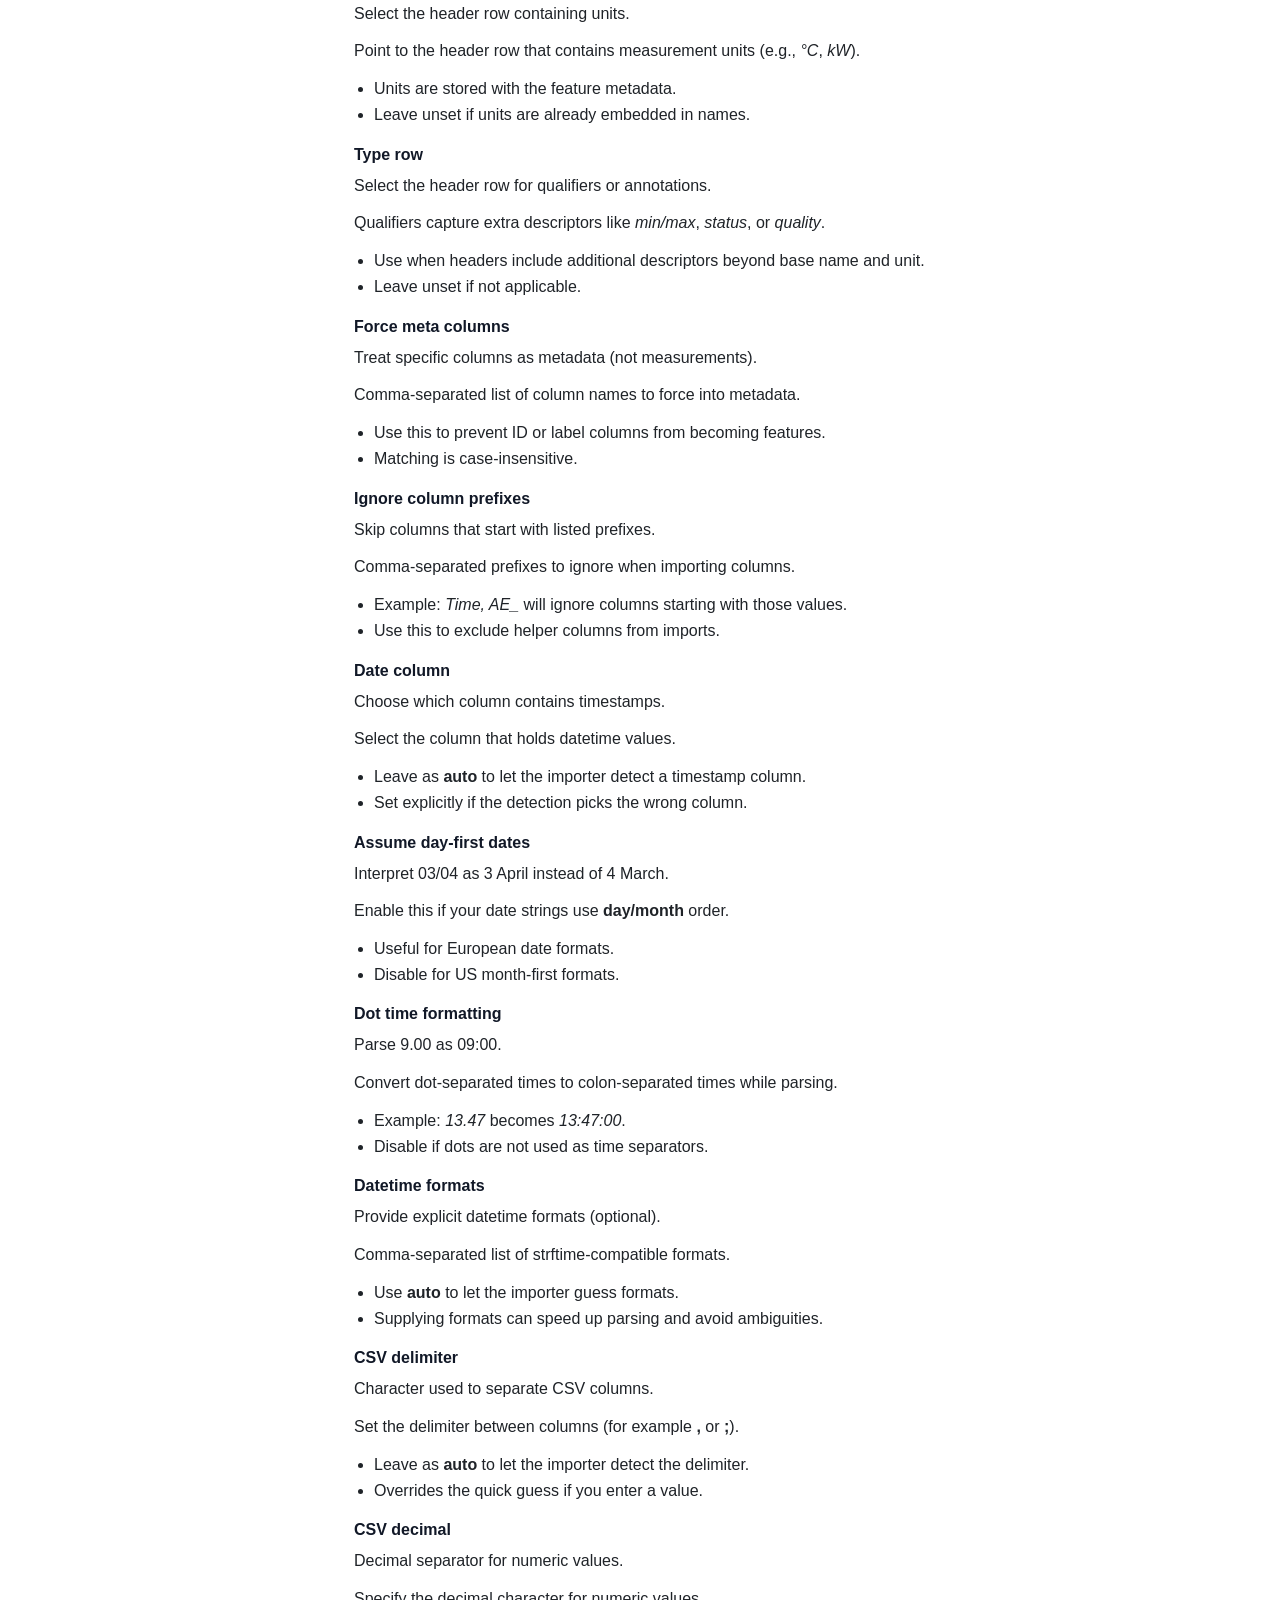
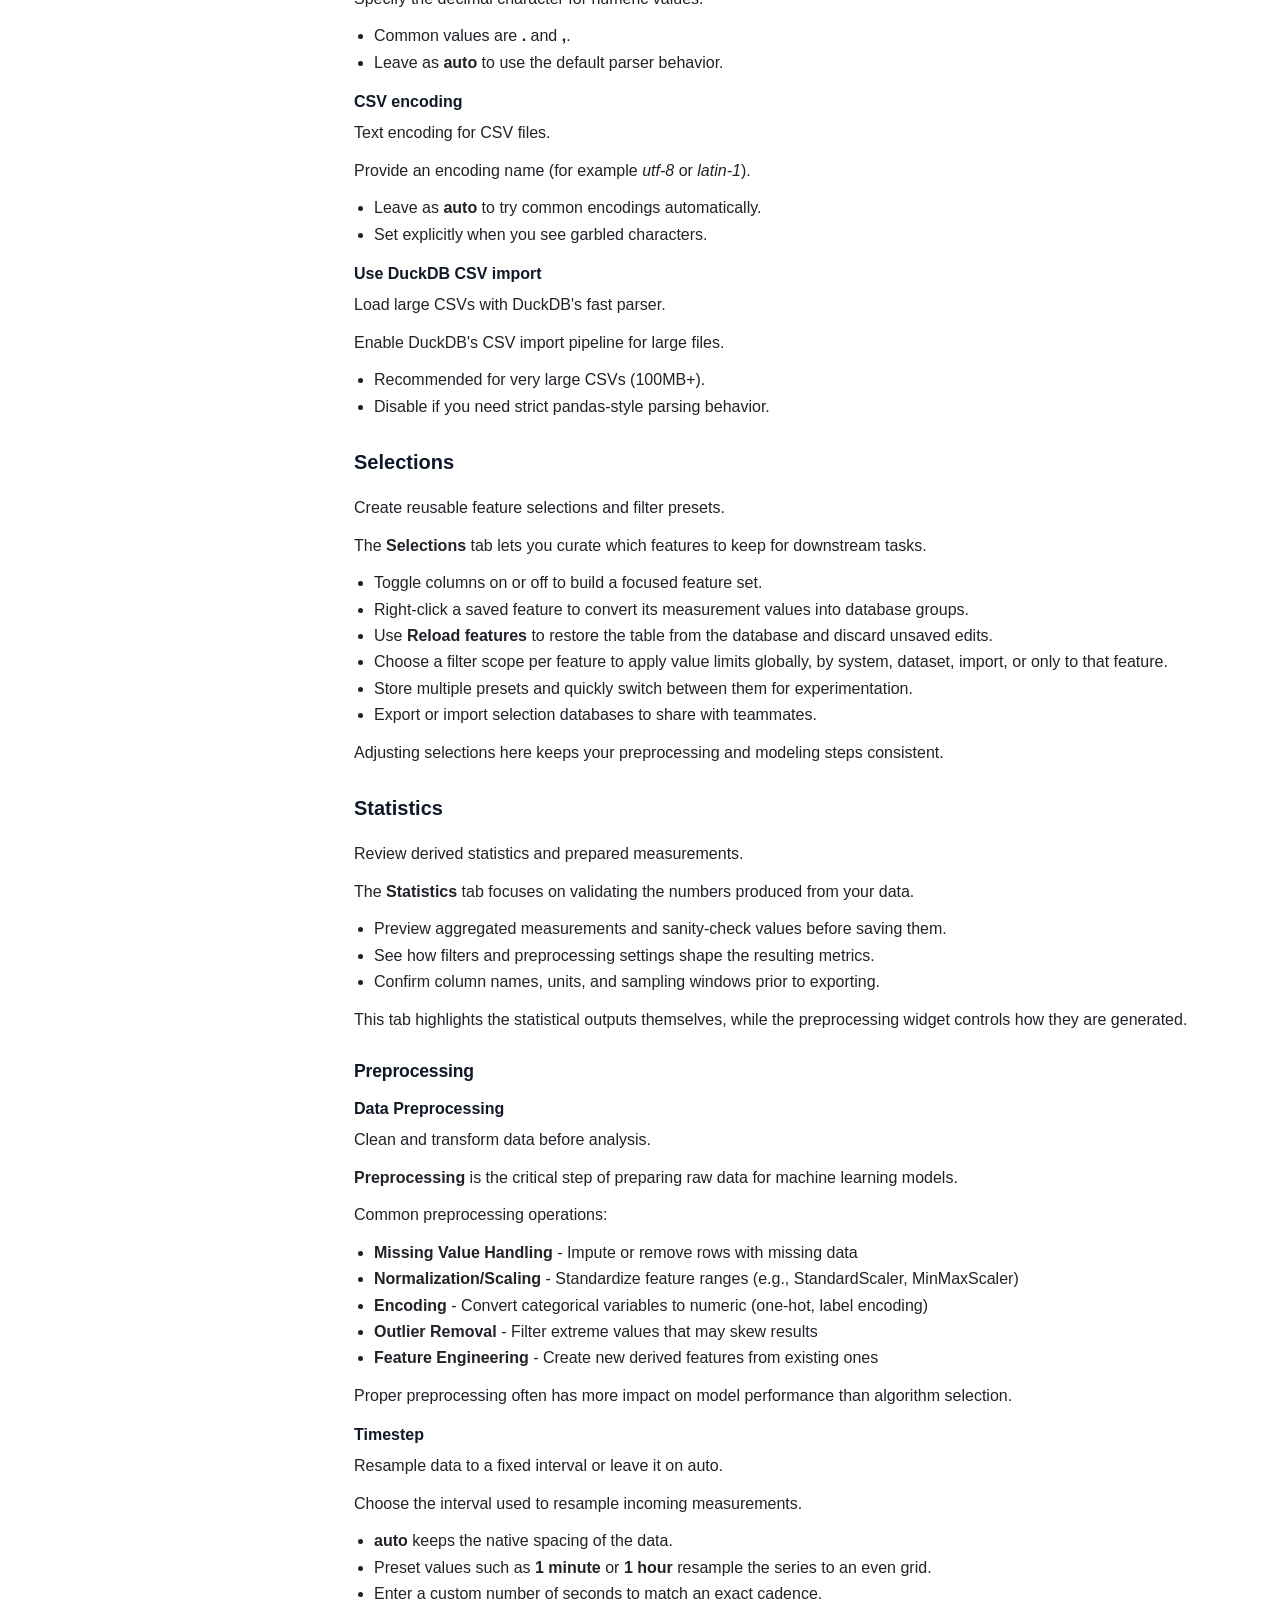
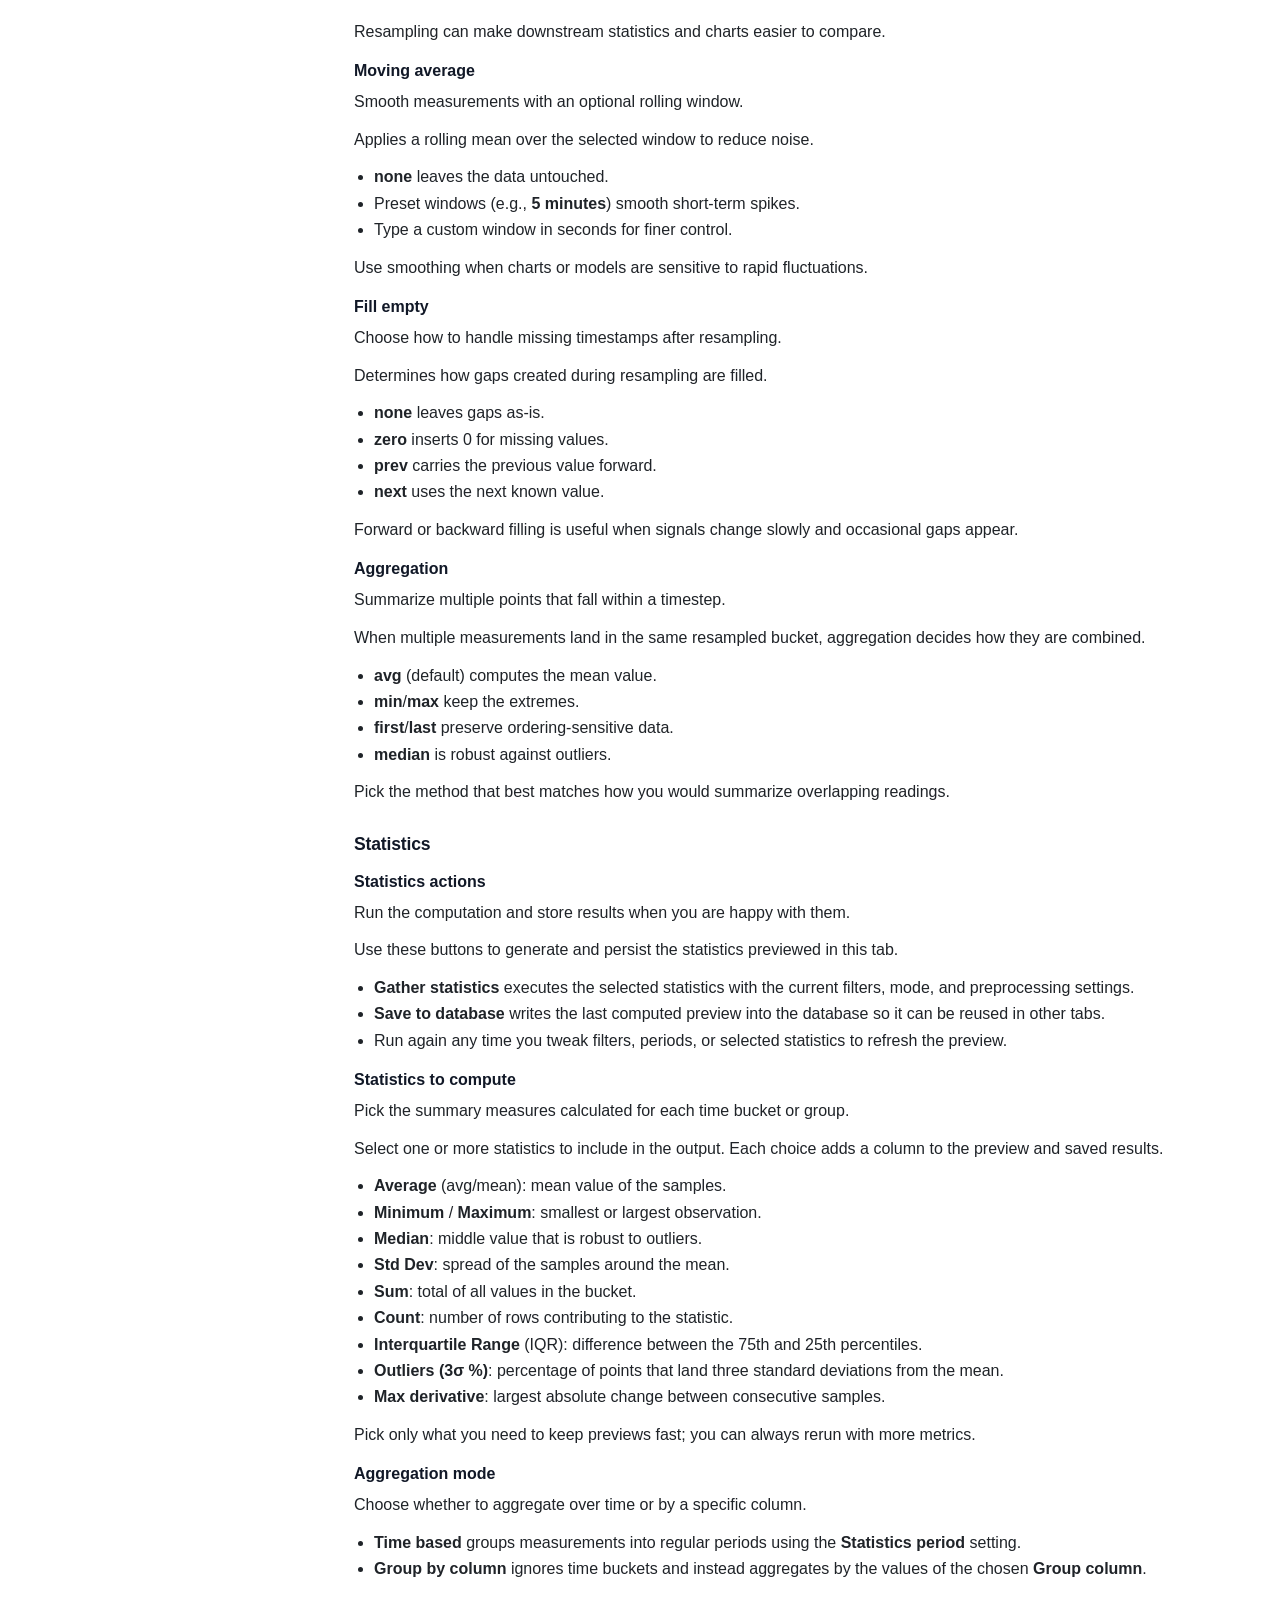
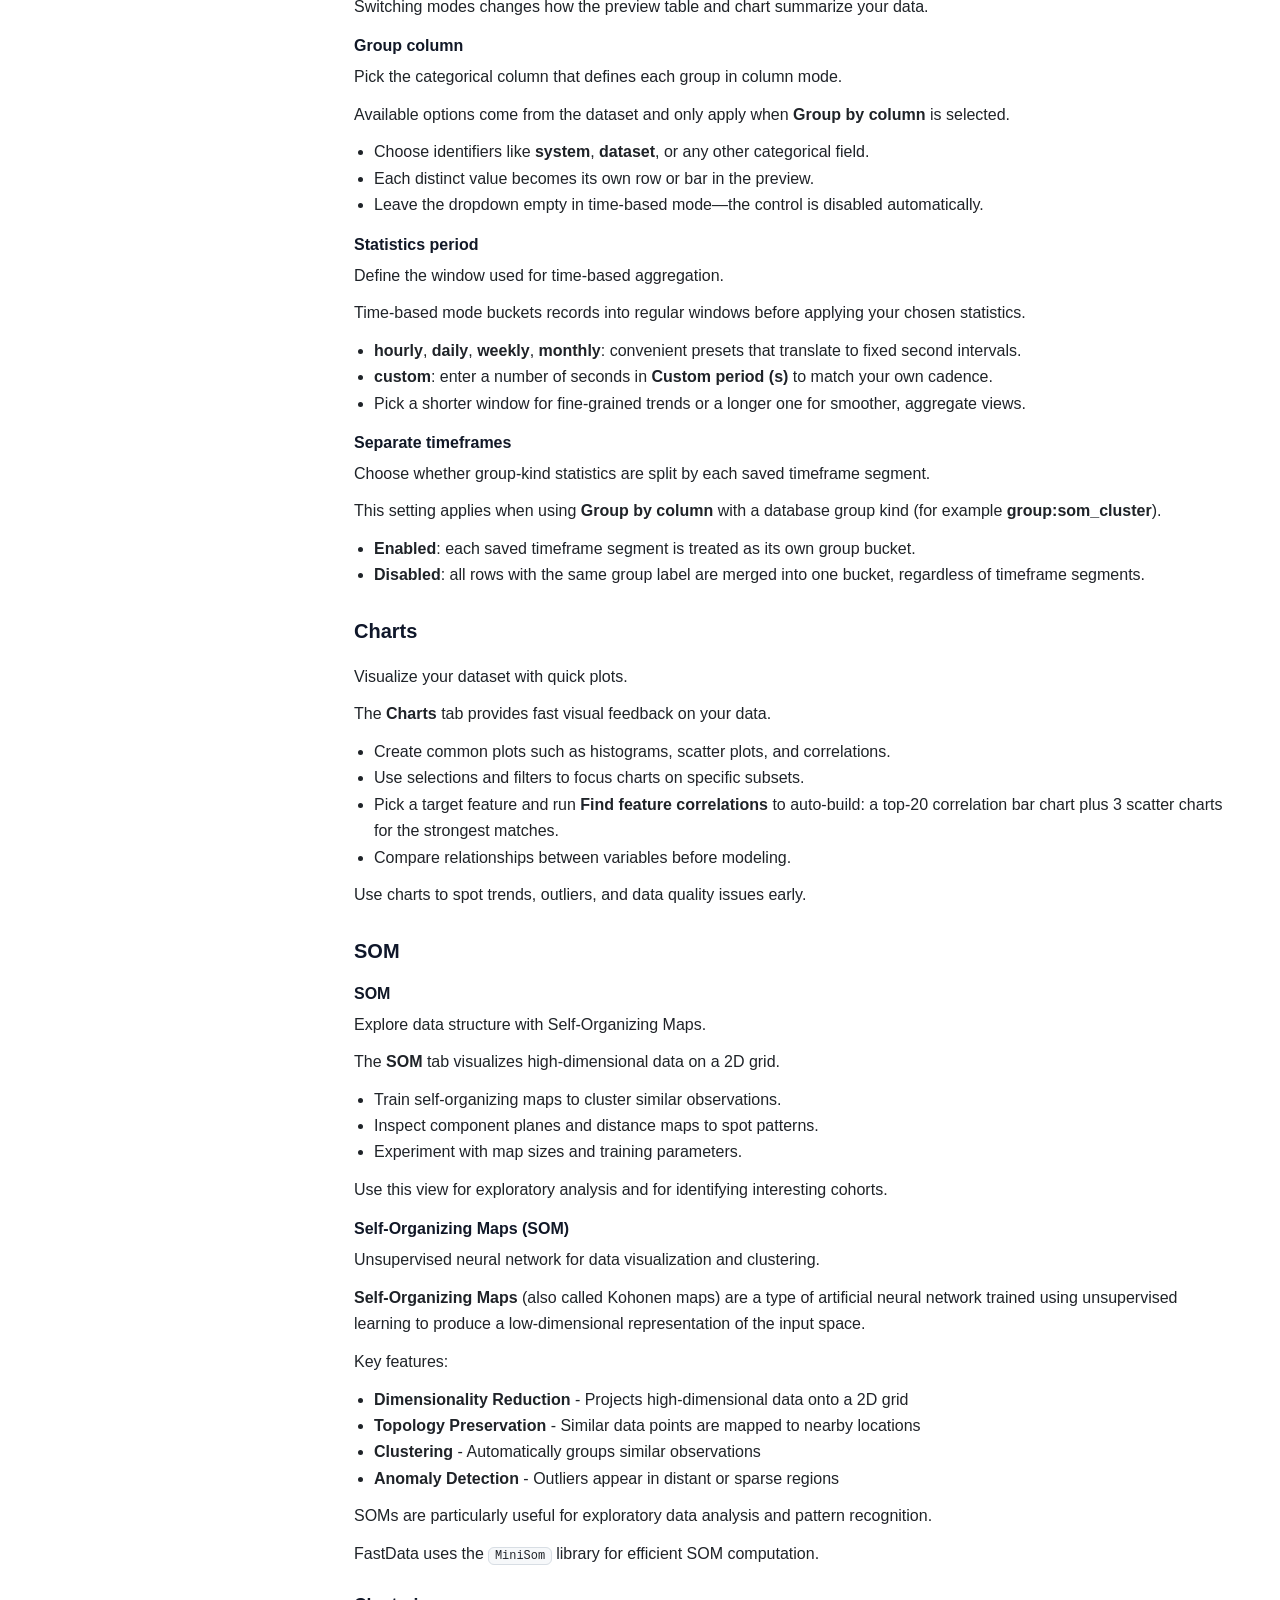
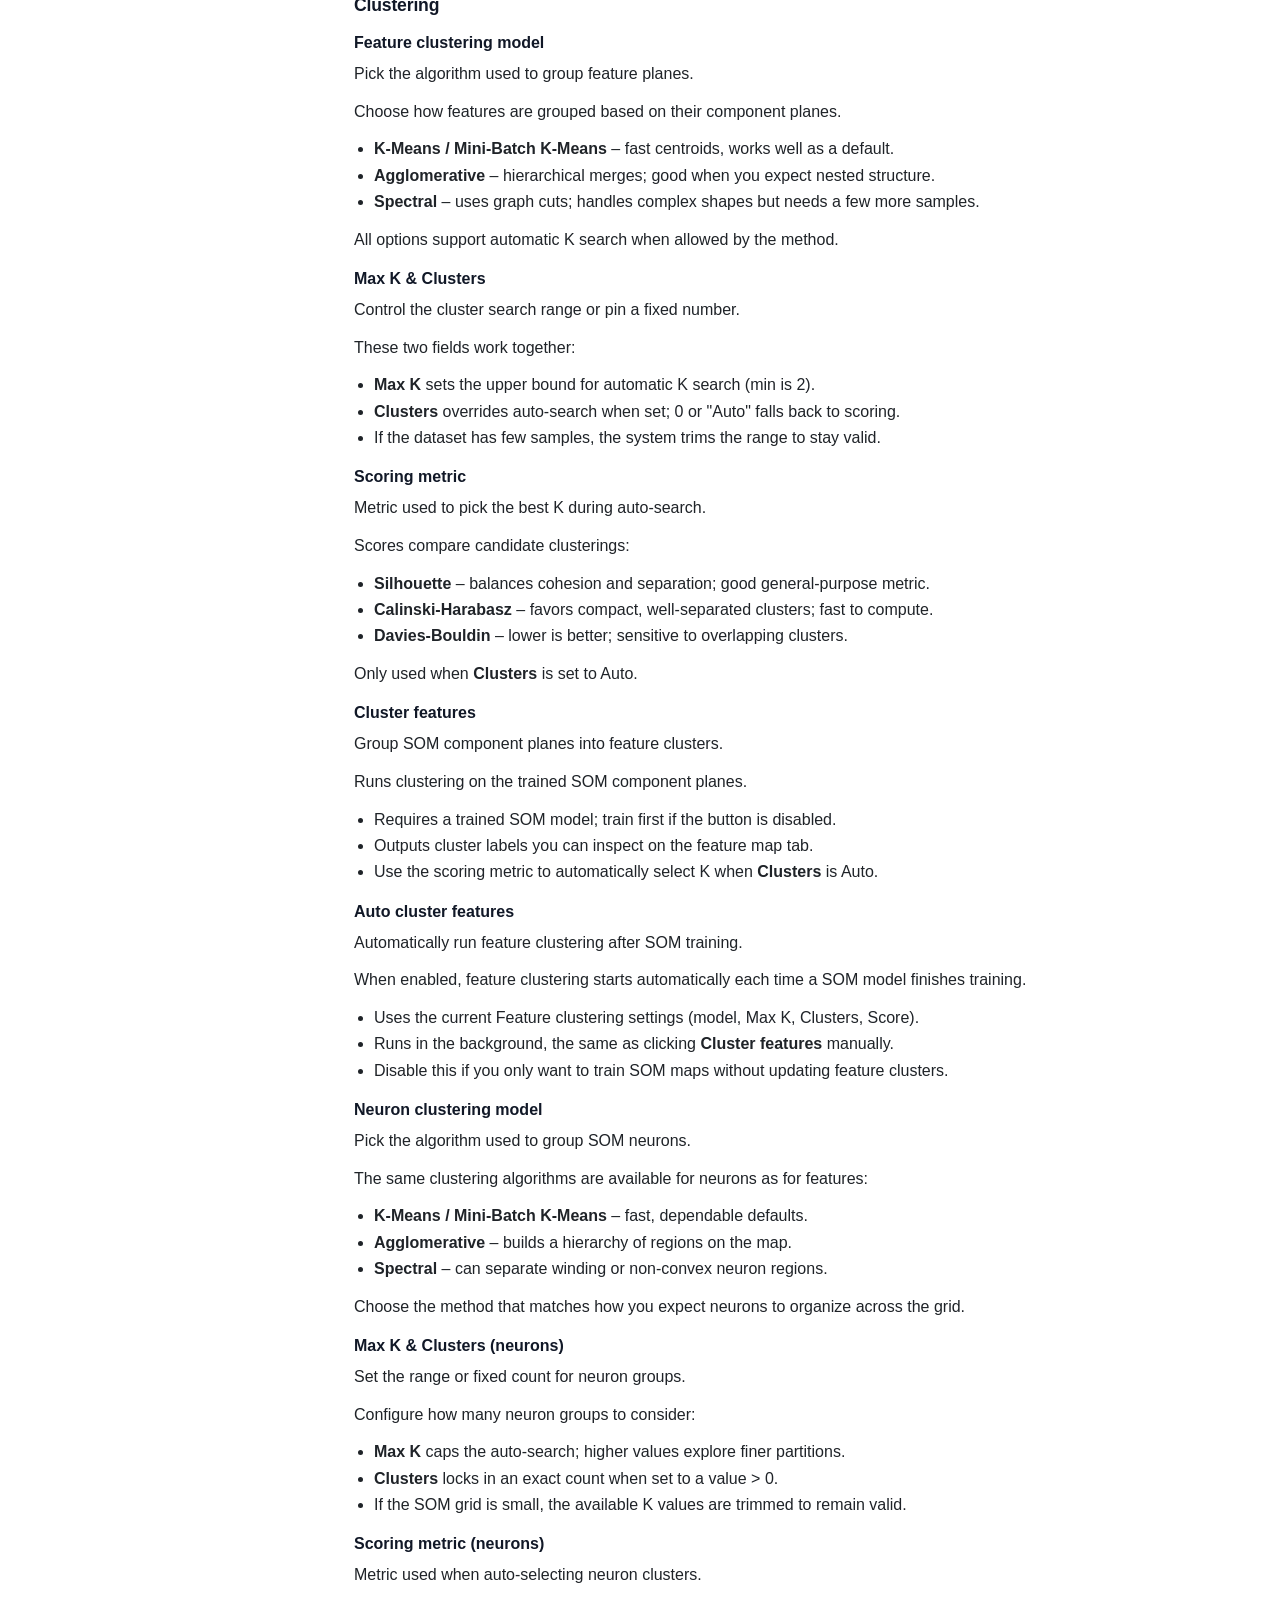
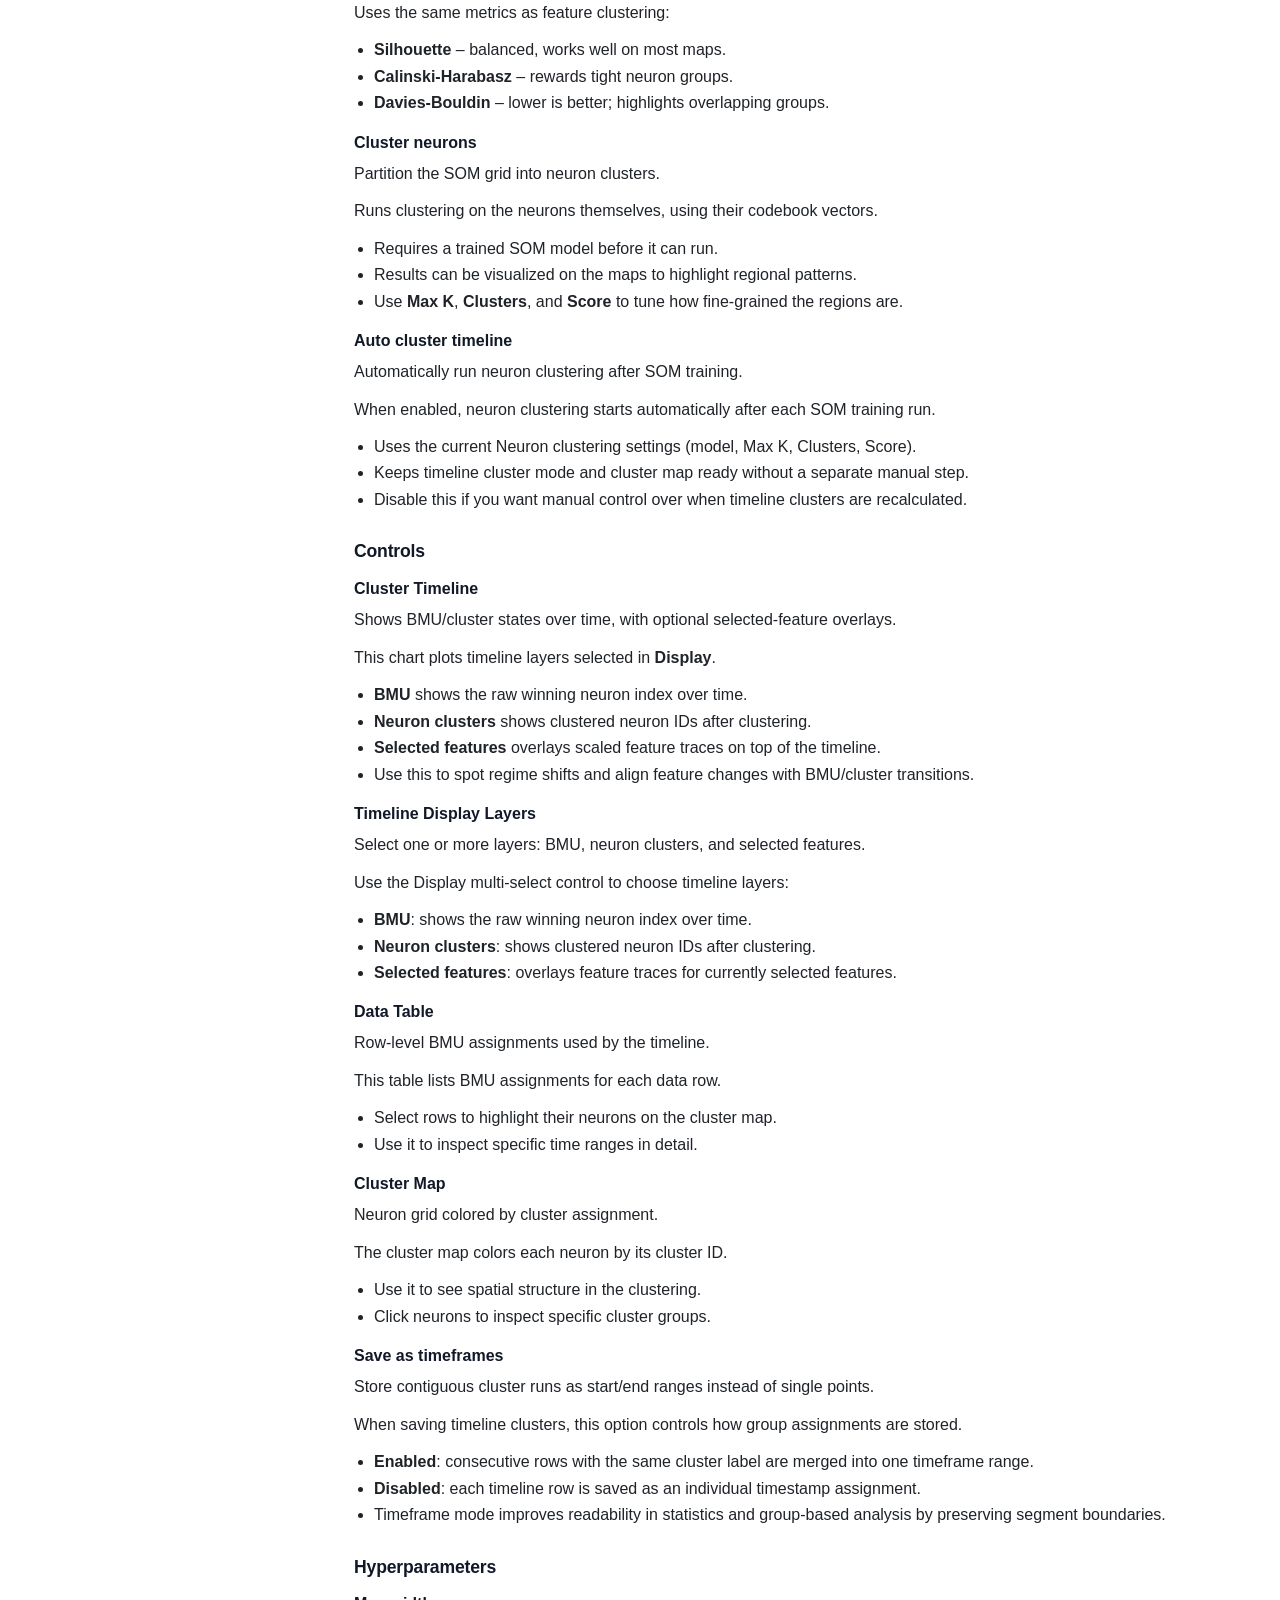
==== commit e563b867: "- keep saved prediction measurements mapped to source import scope when available - generate non-nul" ====
--- a/docs/index.html
+++ b/docs/index.html
@@ -456,7 +456,7 @@
 <h5>Data Preprocessing</h5>
 <p>Clean and transform data before analysis.</p>
 <p><b>Preprocessing</b> is the critical step of preparing raw data for machine learning models.</p>
-<p>Common preprocessing operations in FastData:</p>
+<p>Common preprocessing operations:</p>
 <ul>
   <li><b>Missing Value Handling</b> - Impute or remove rows with missing data</li>
   <li><b>Normalization/Scaling</b> - Standardize feature ranges (e.g., StandardScaler, MinMaxScaler)</li>
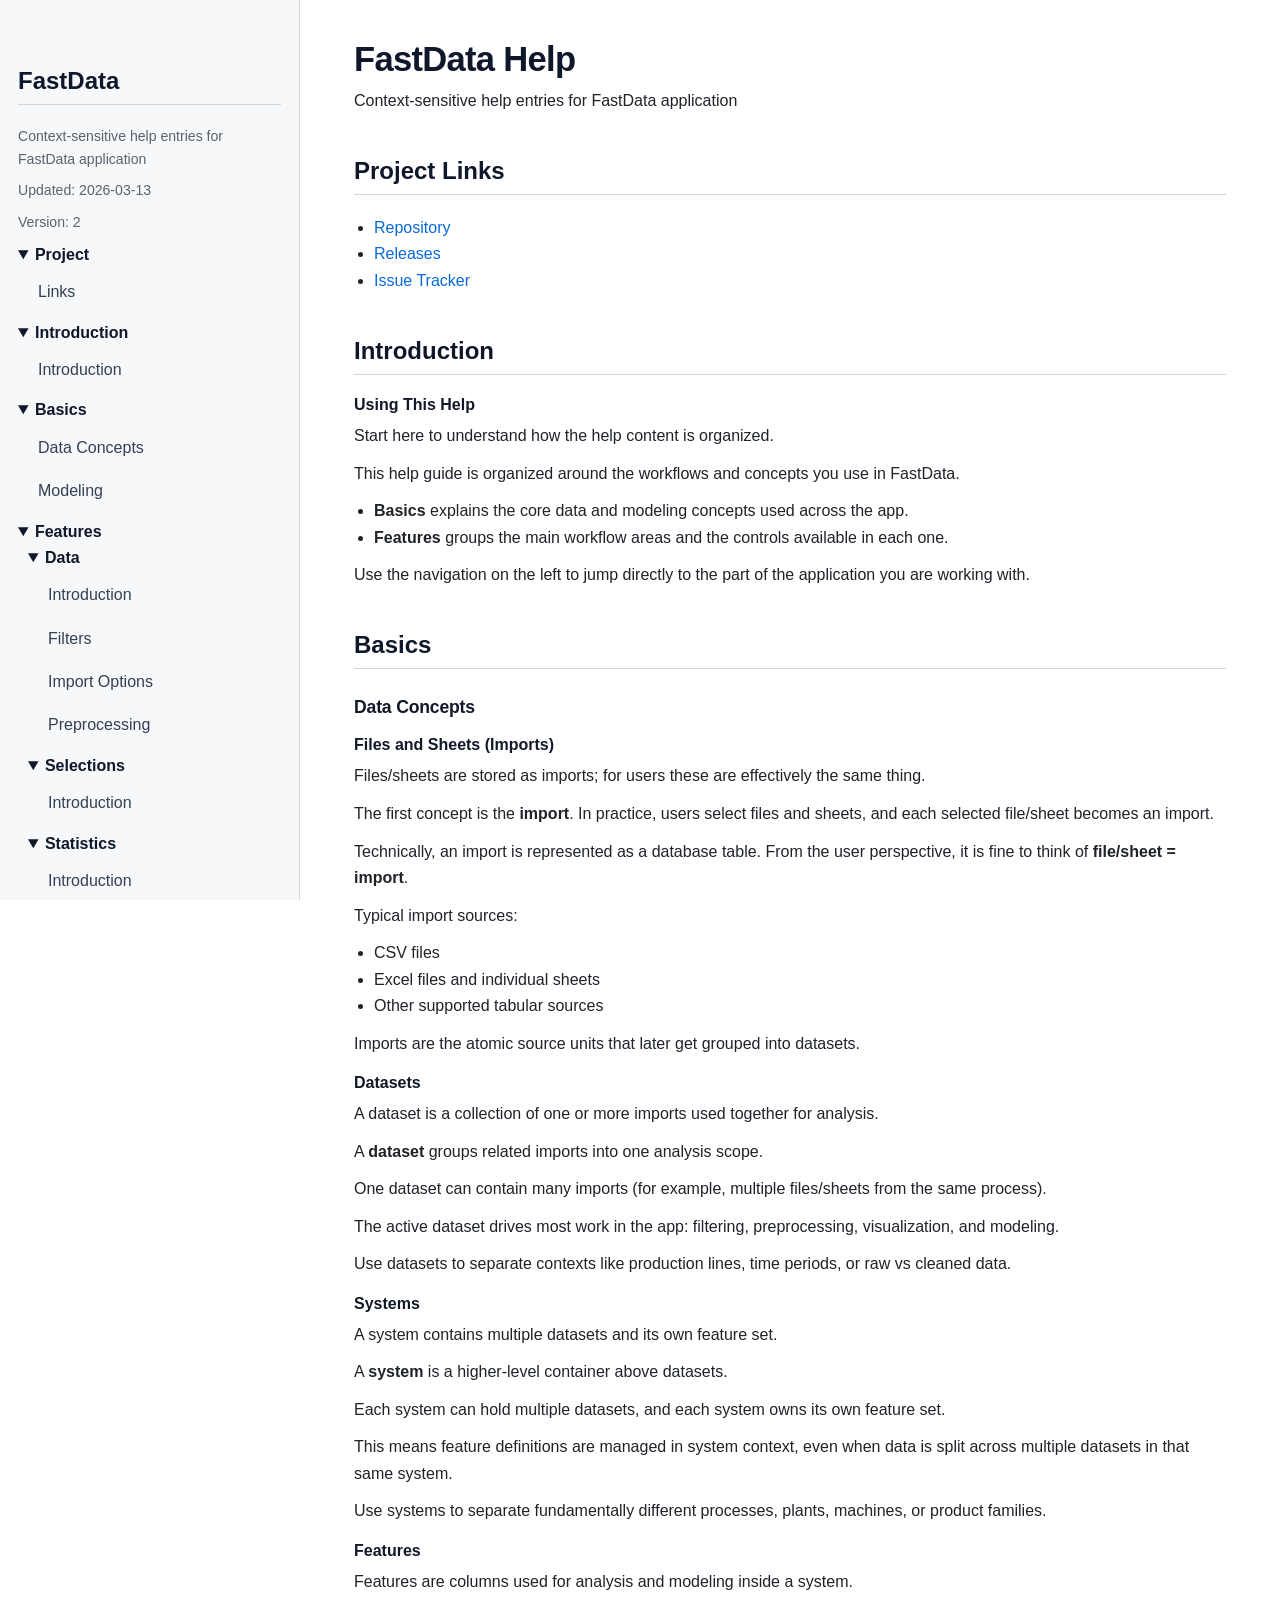
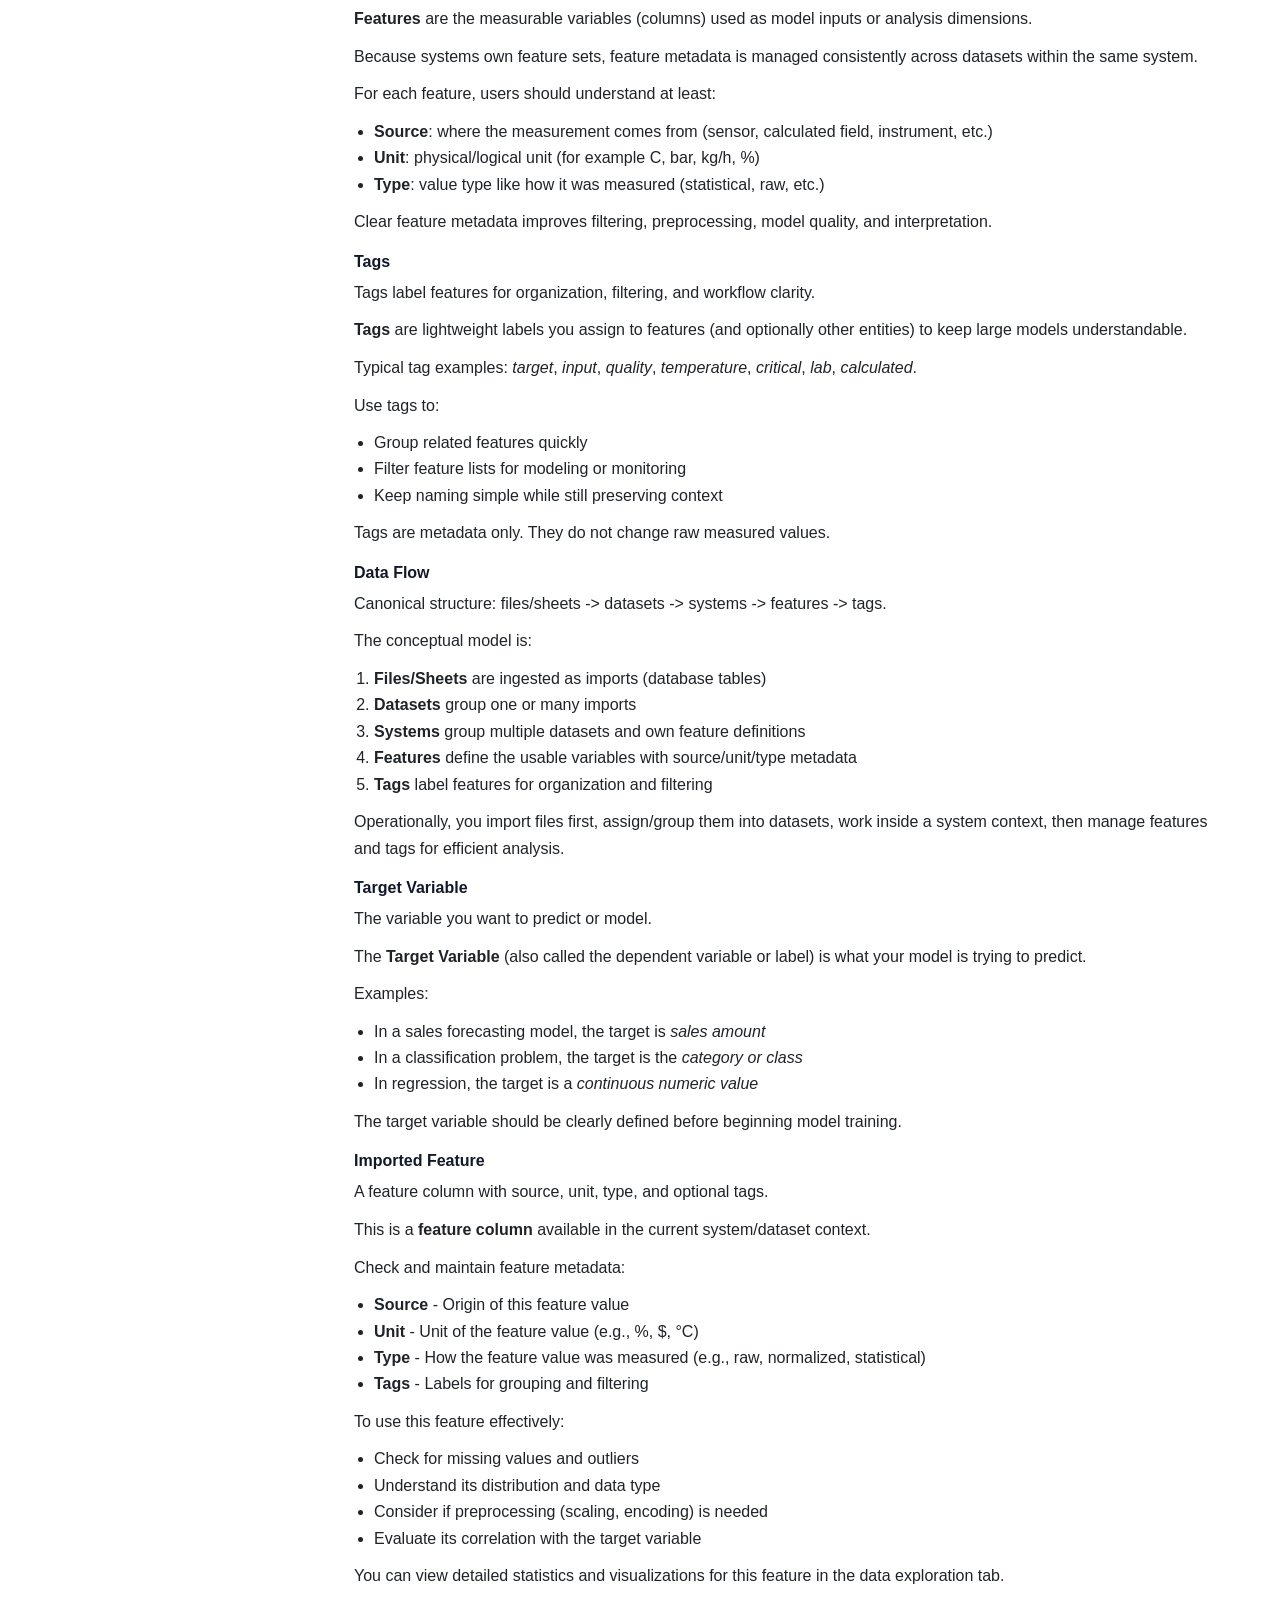
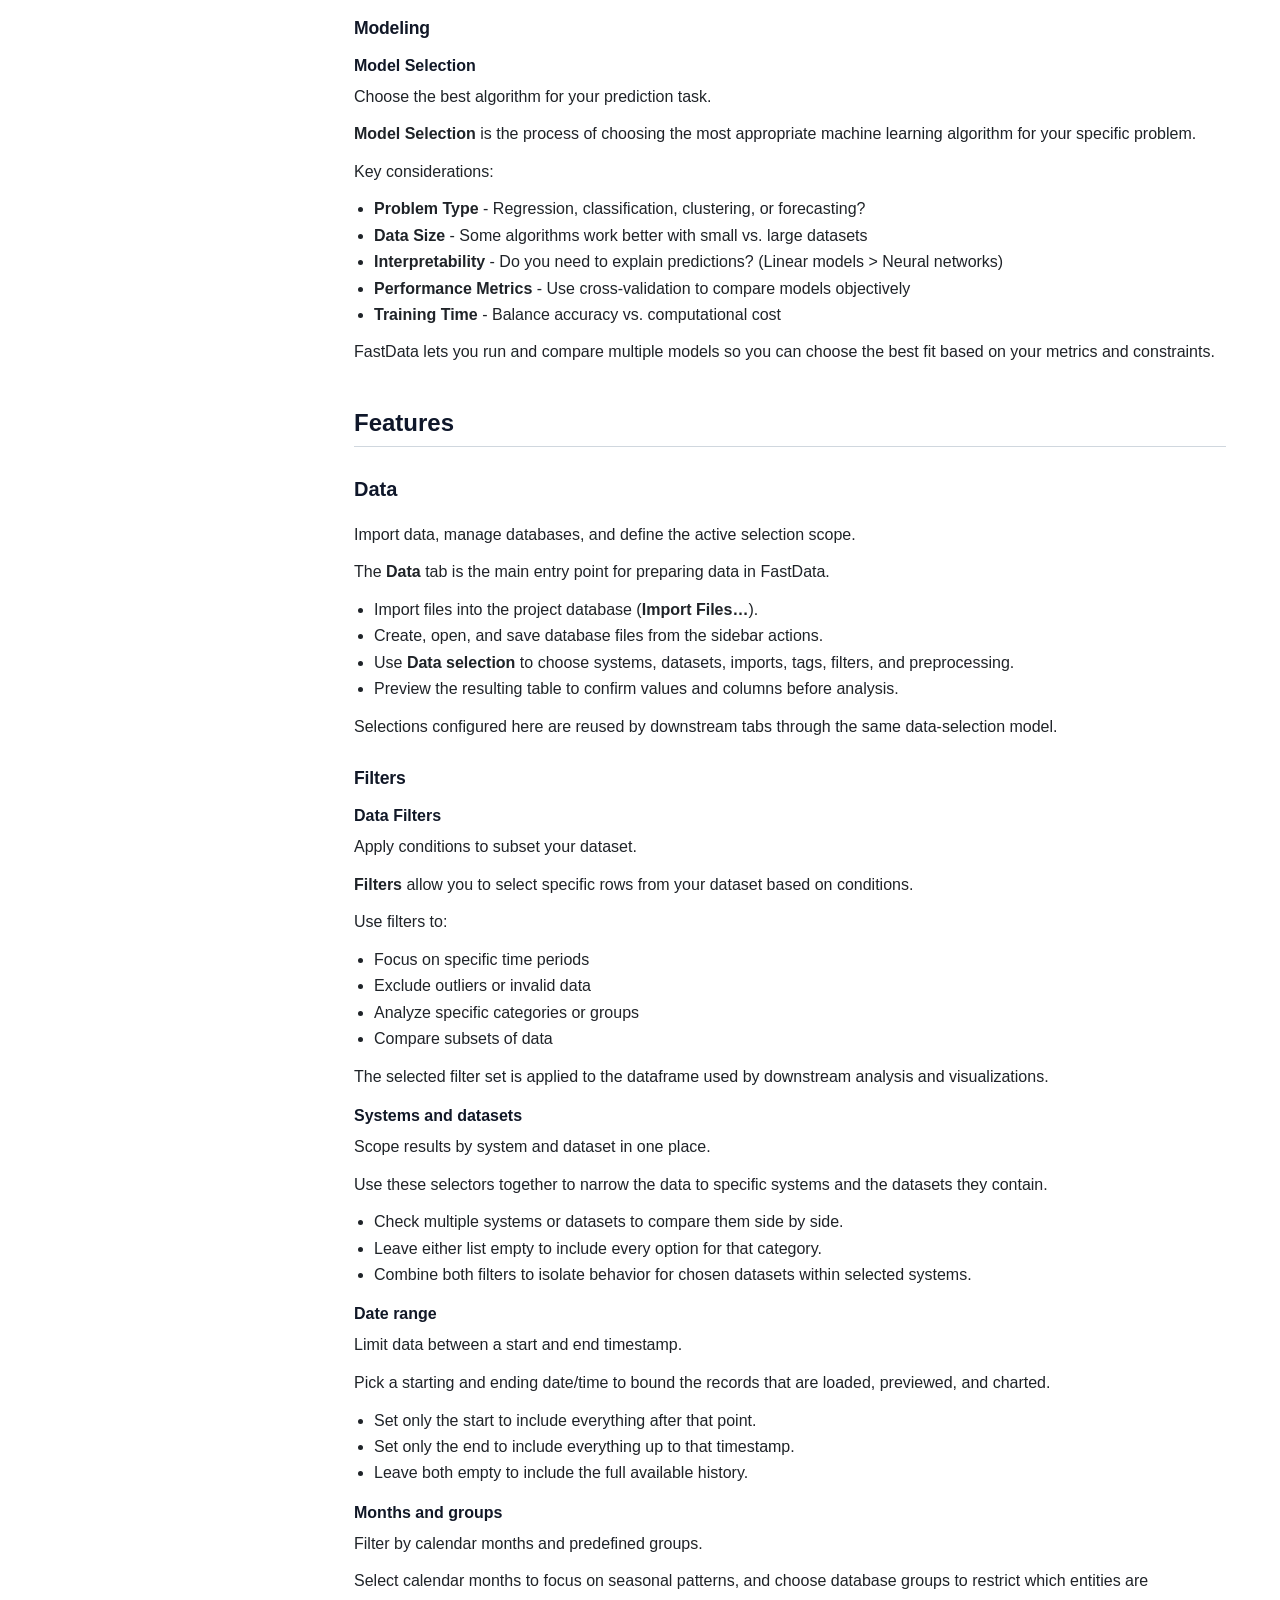
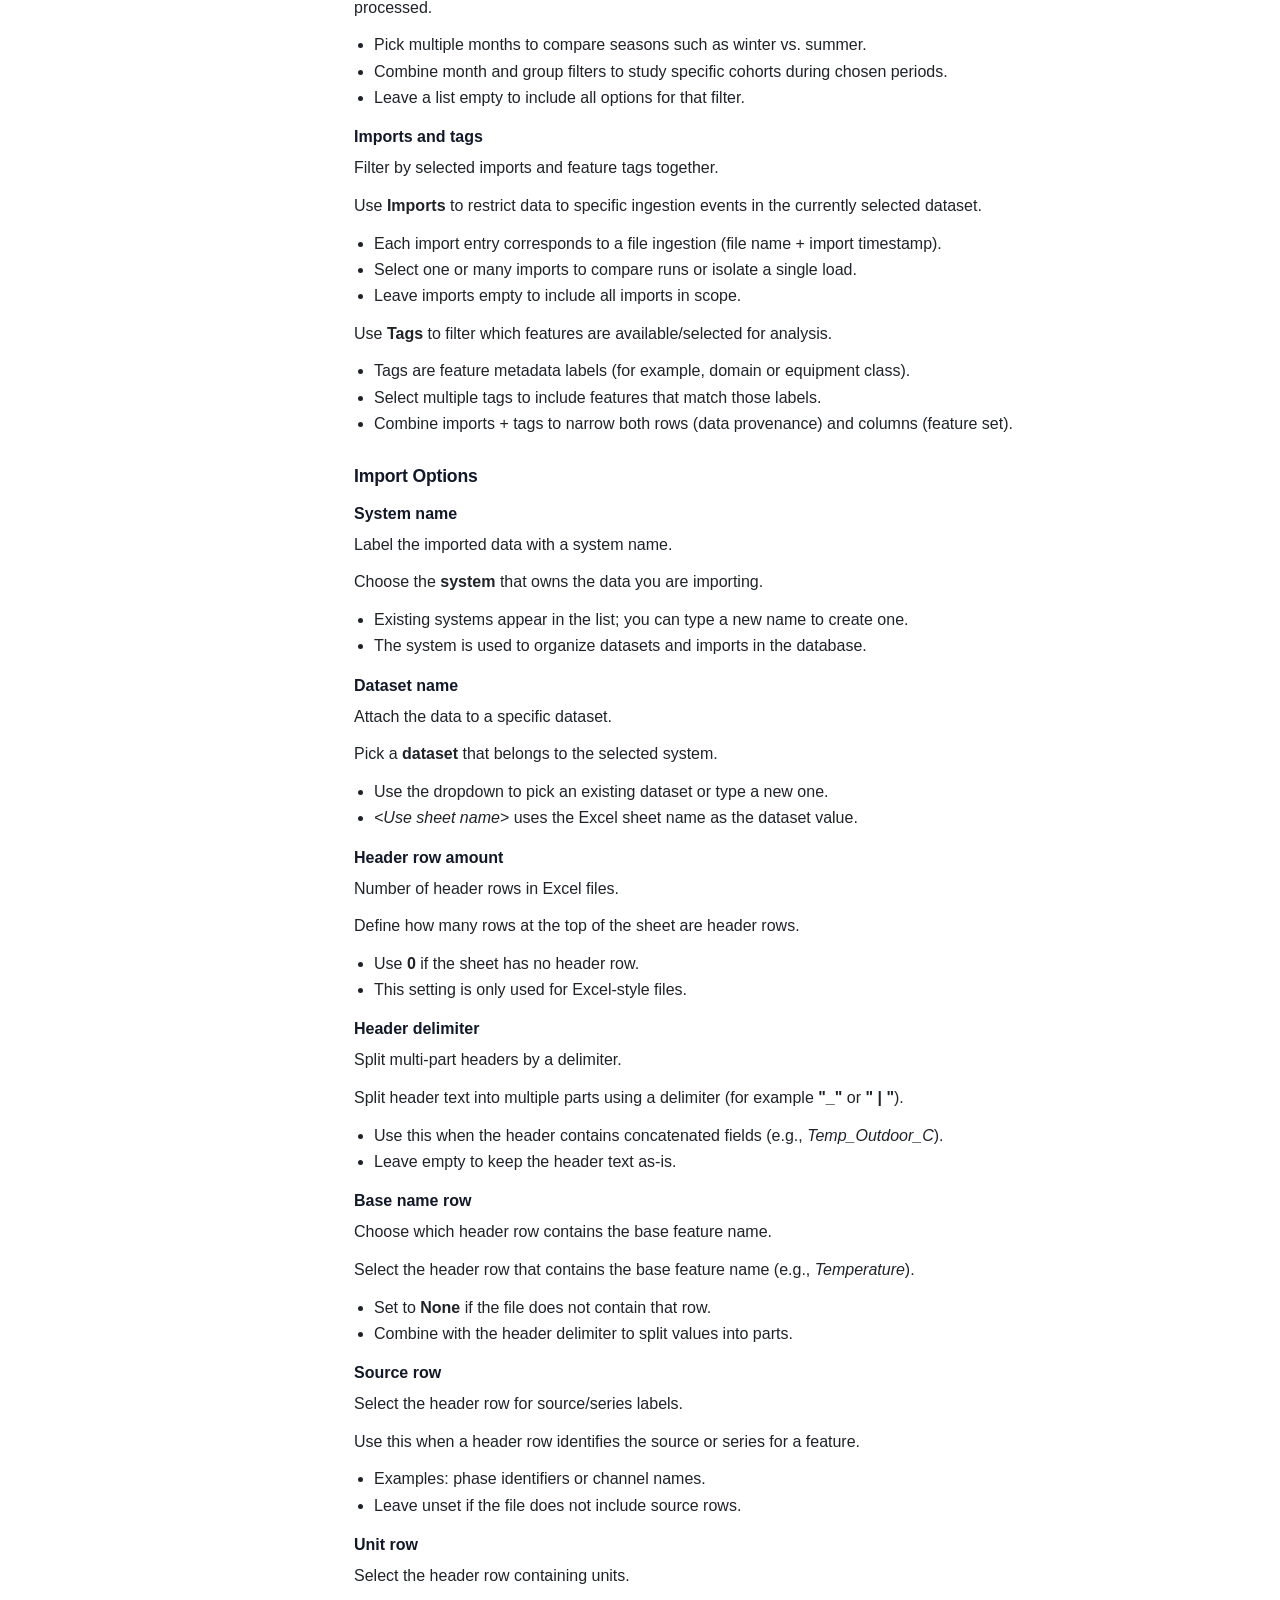
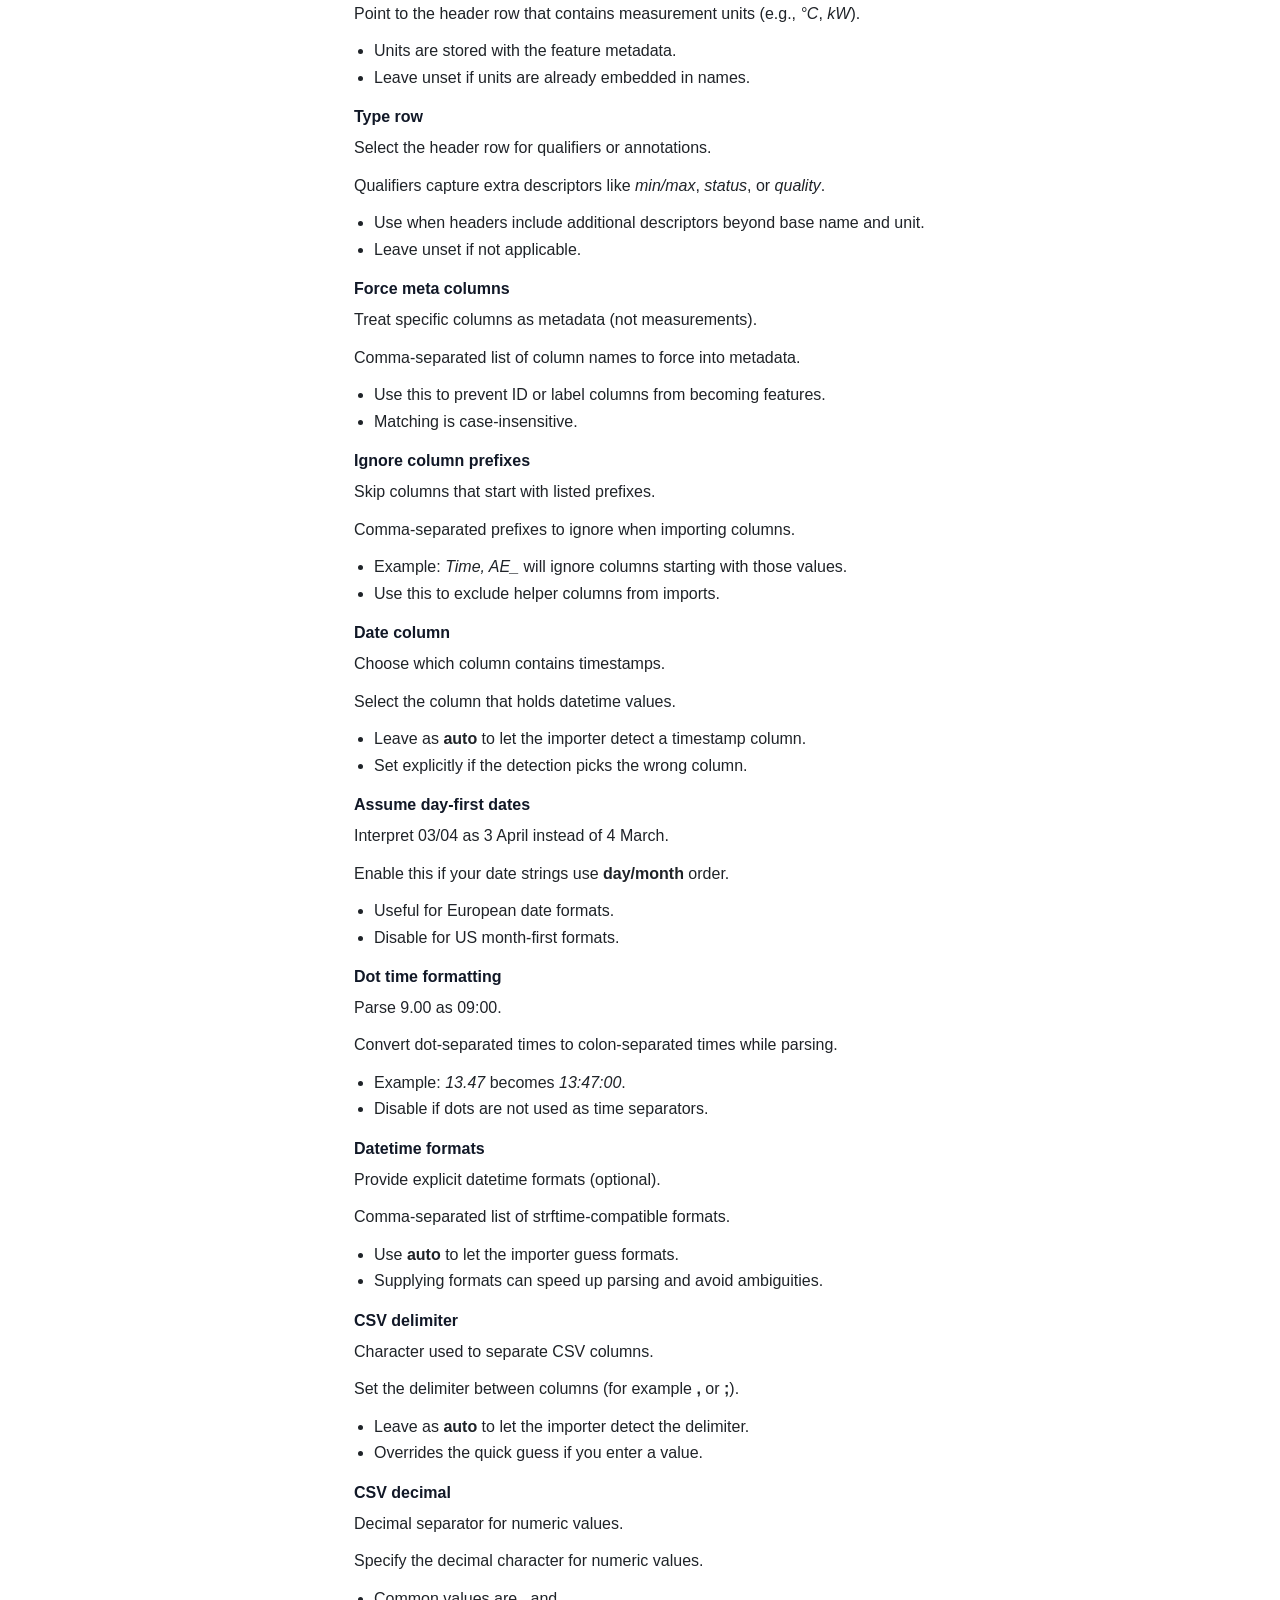
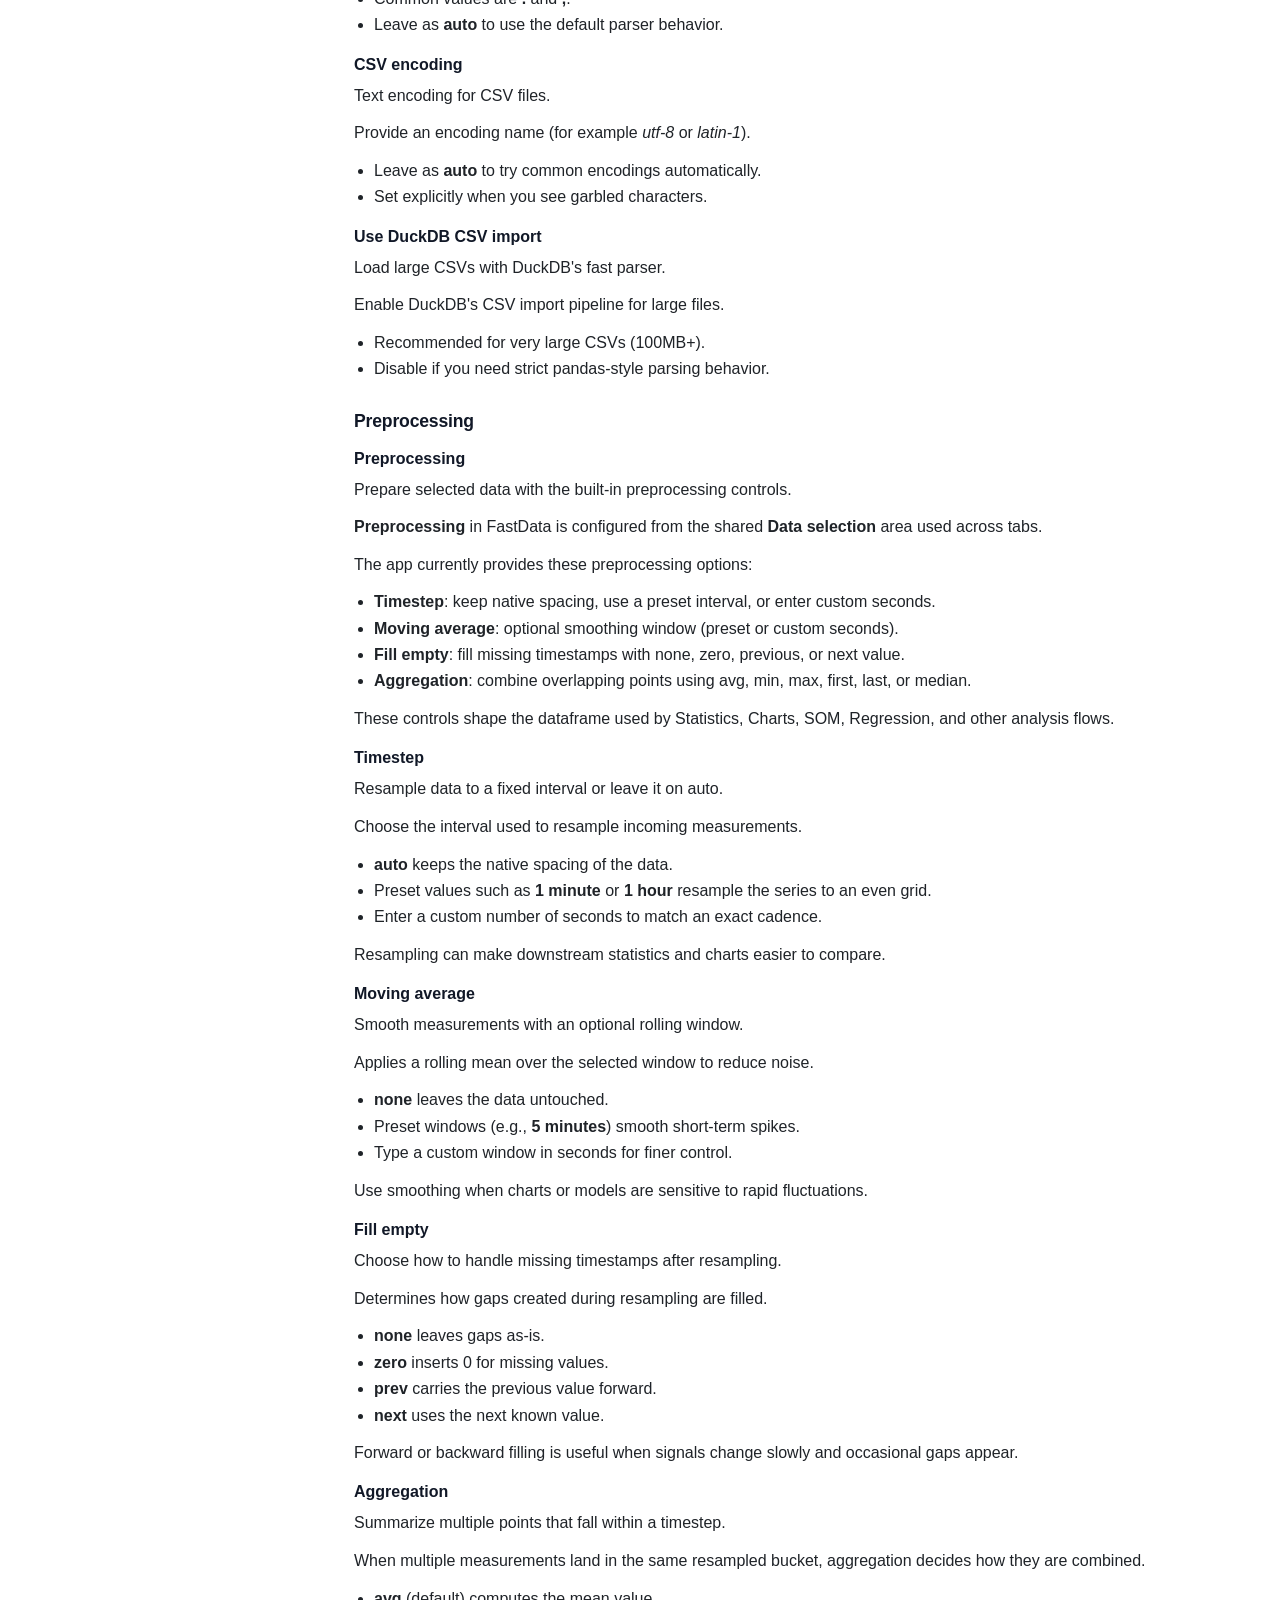
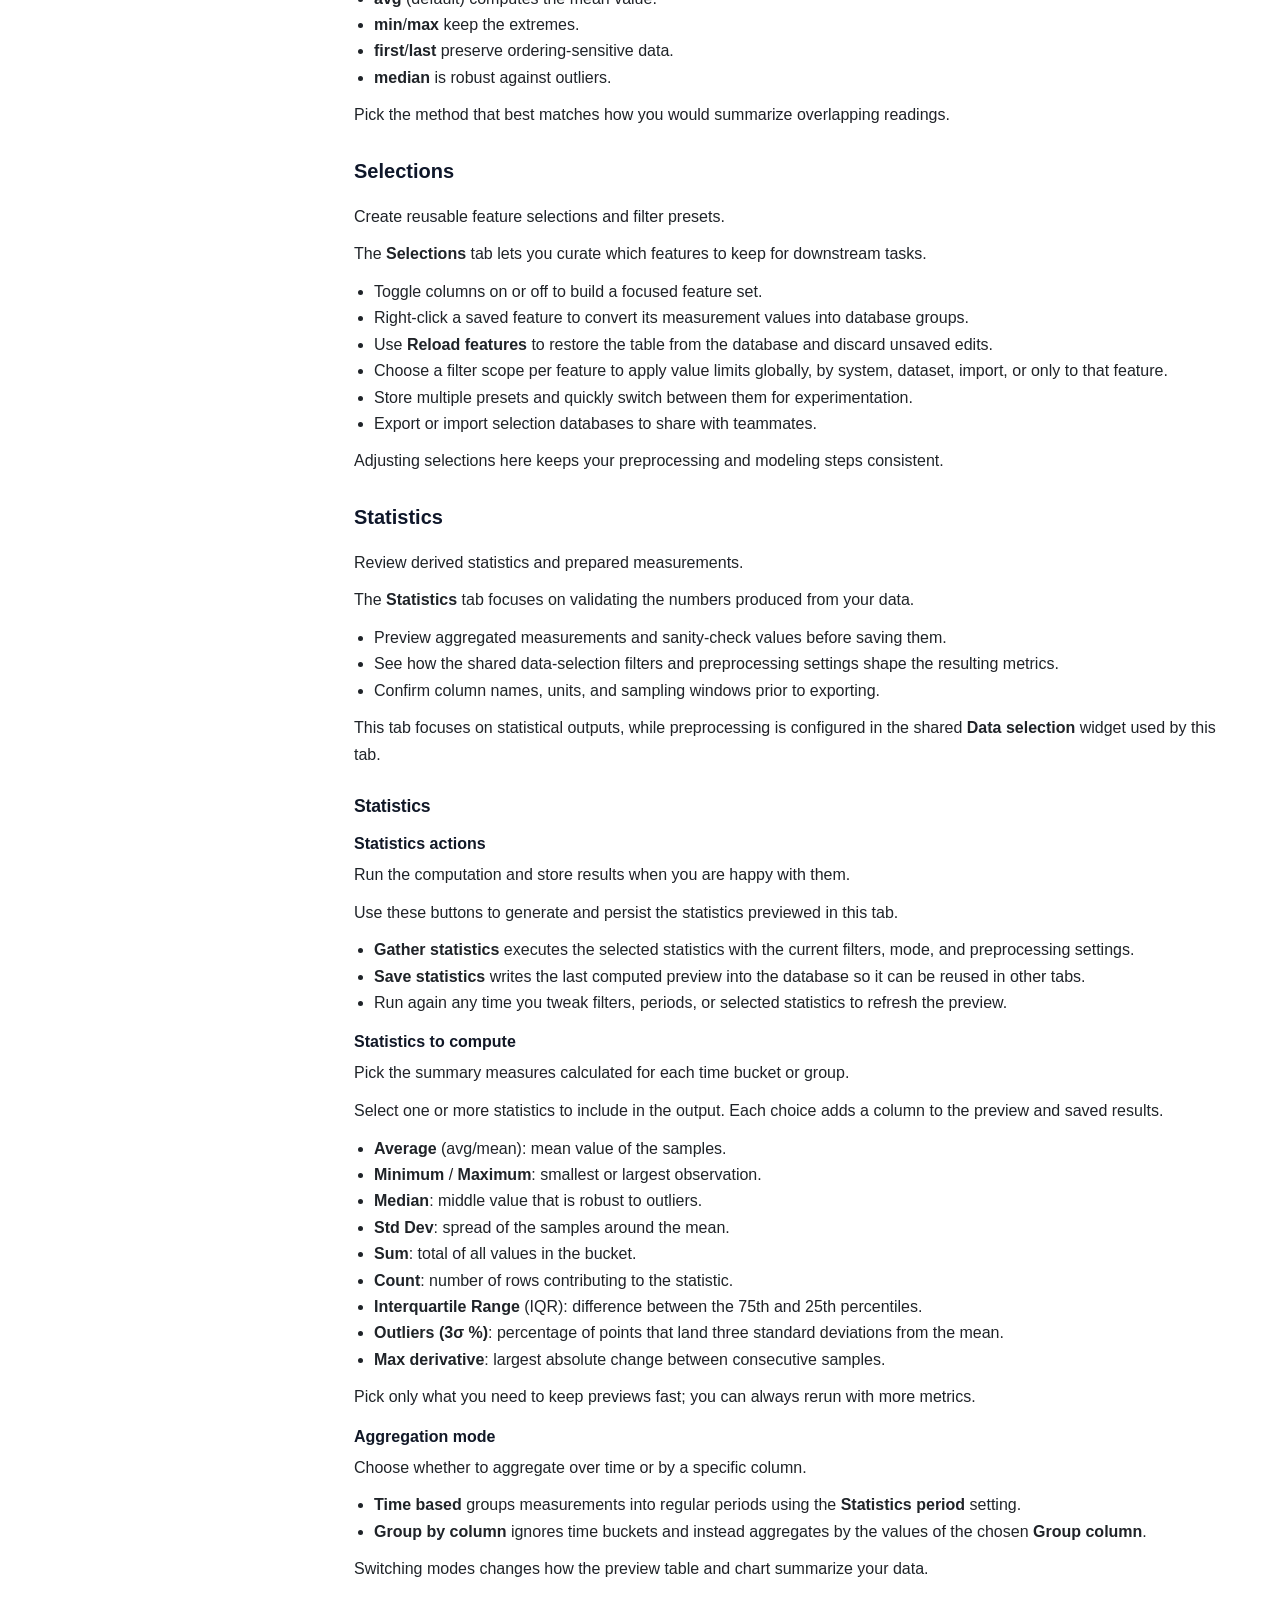
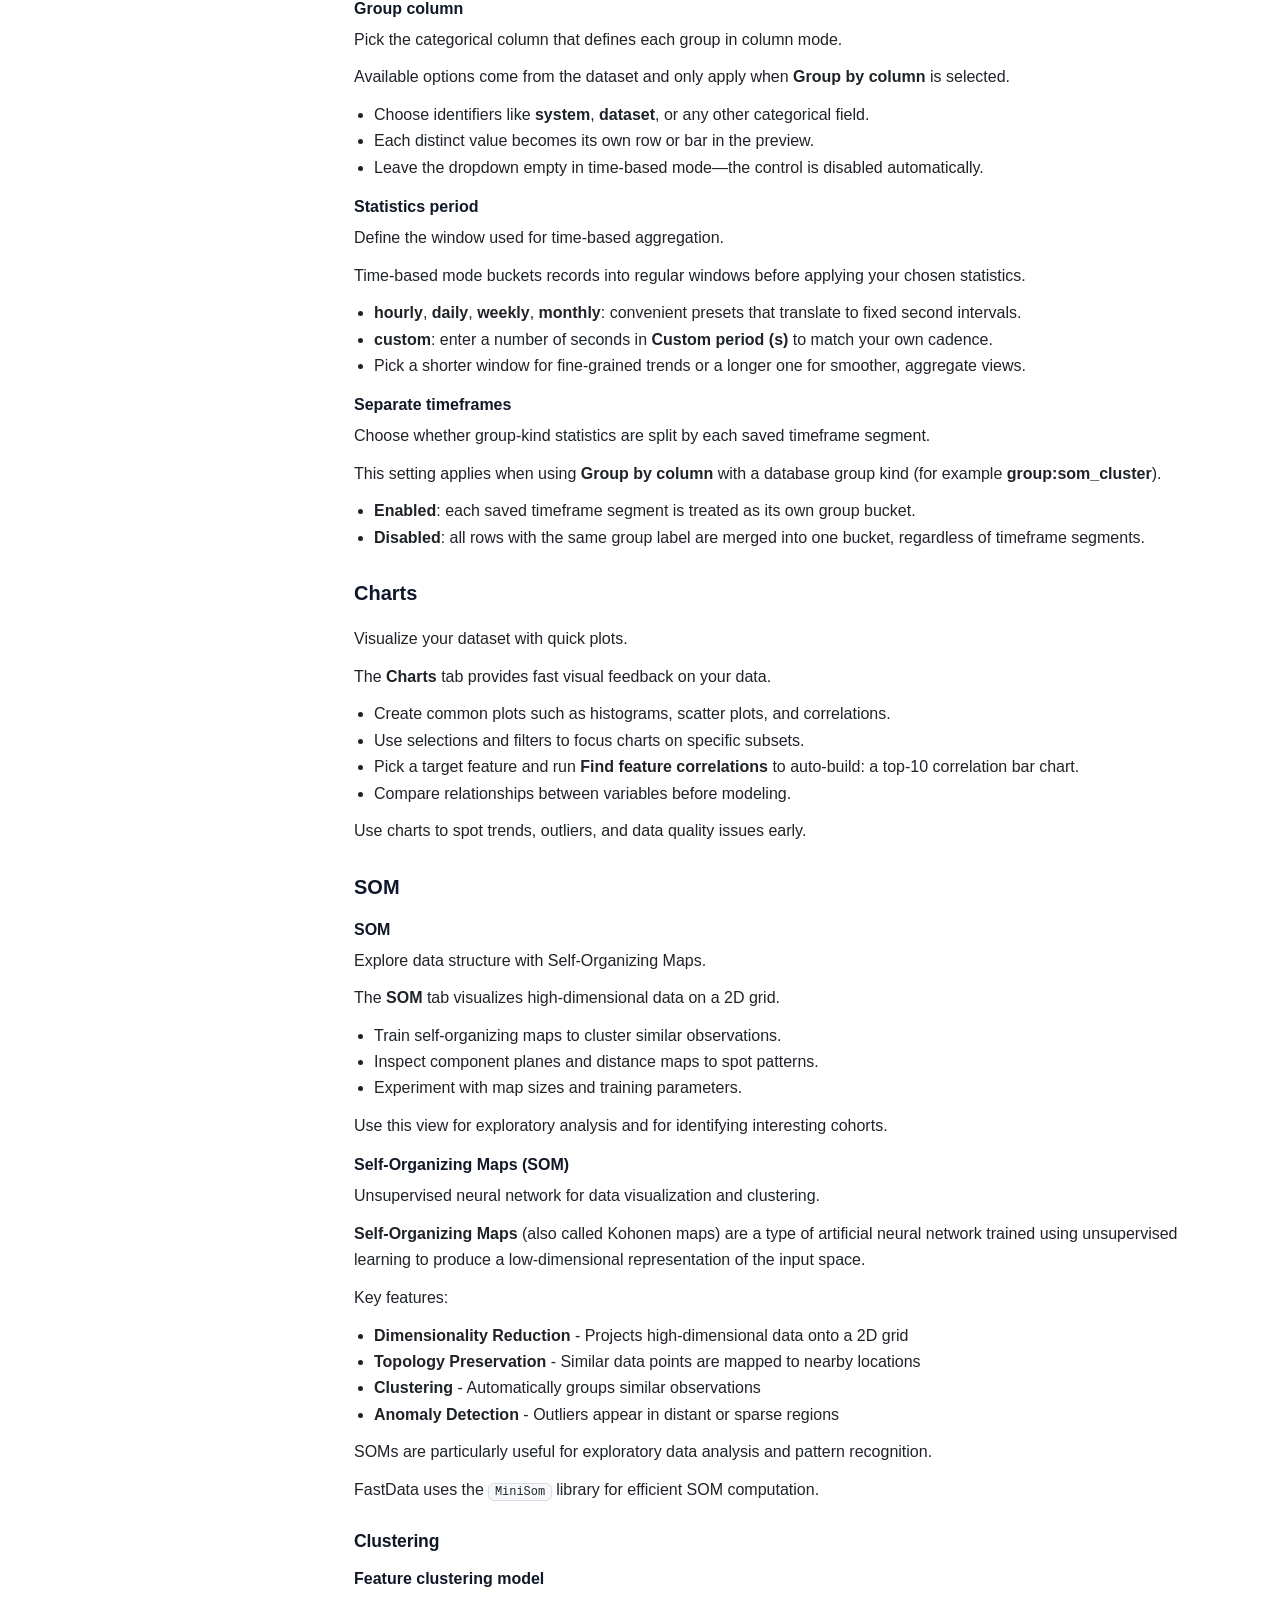
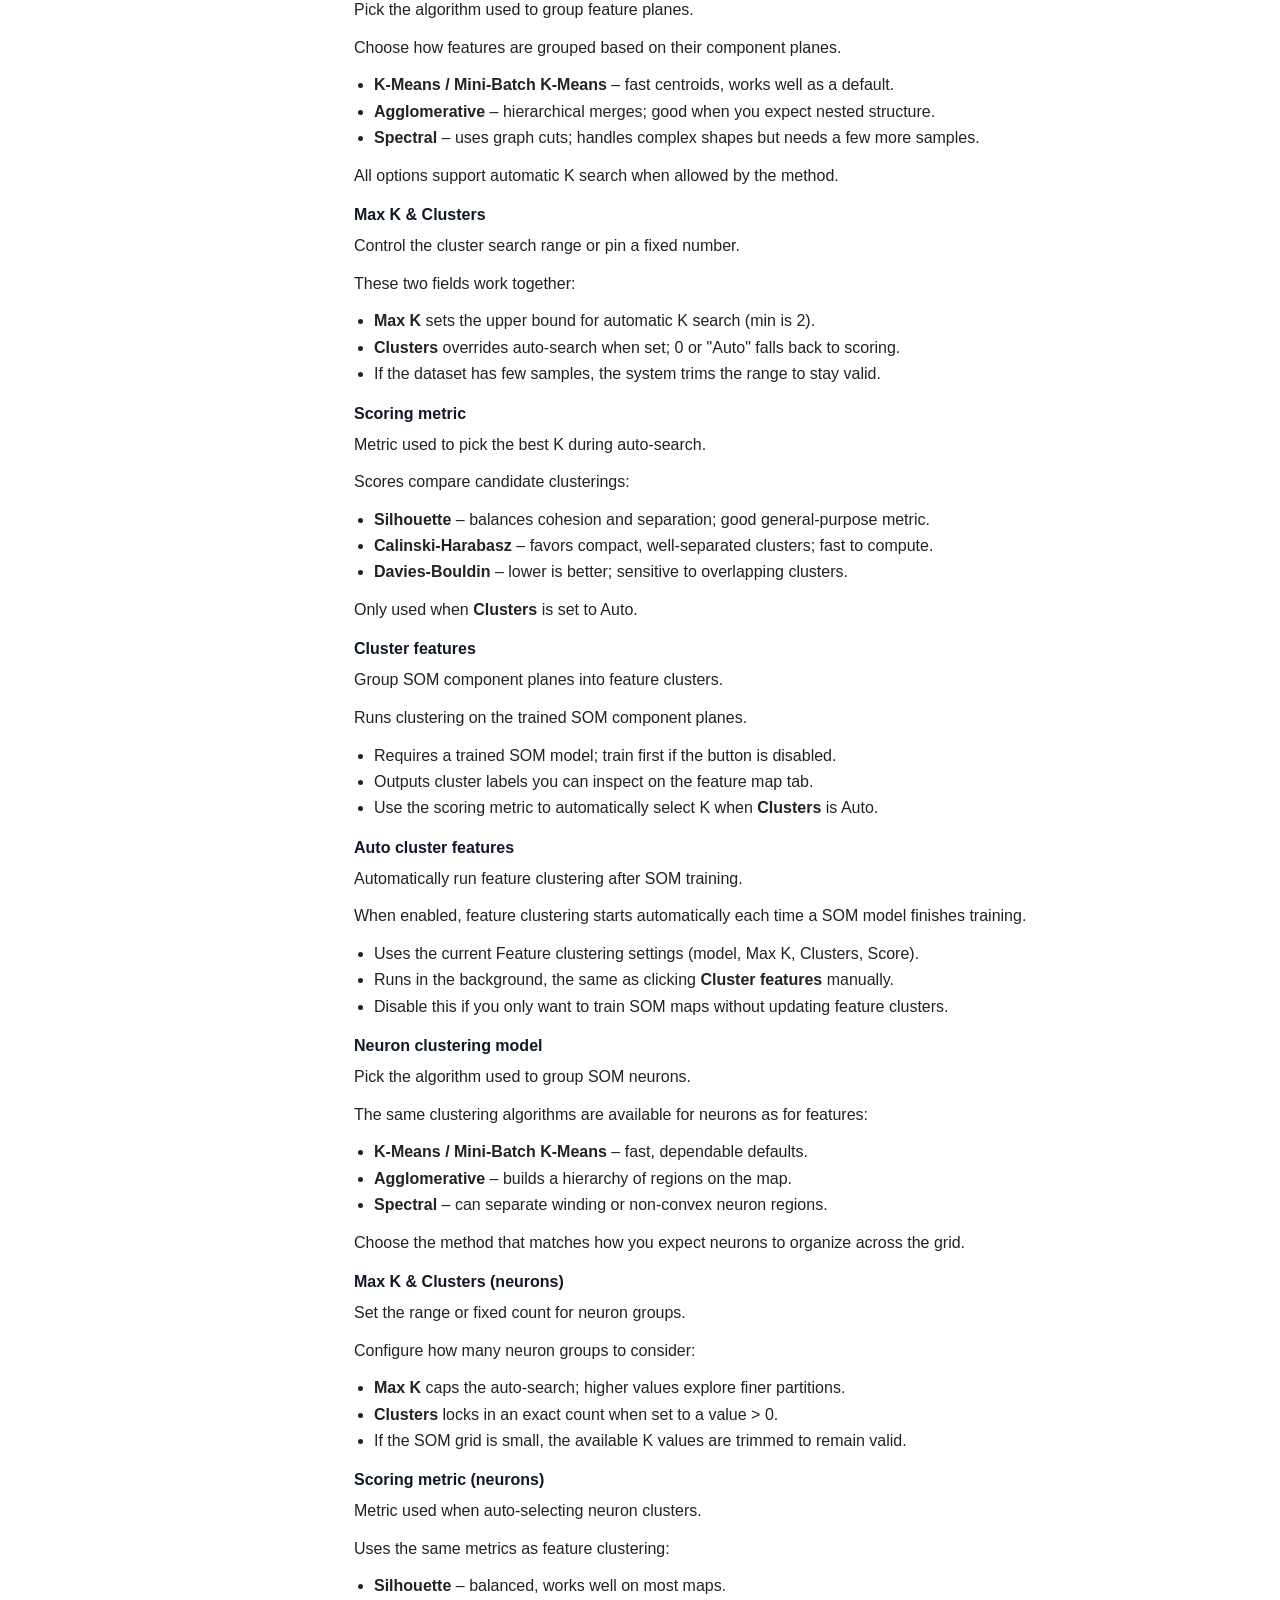
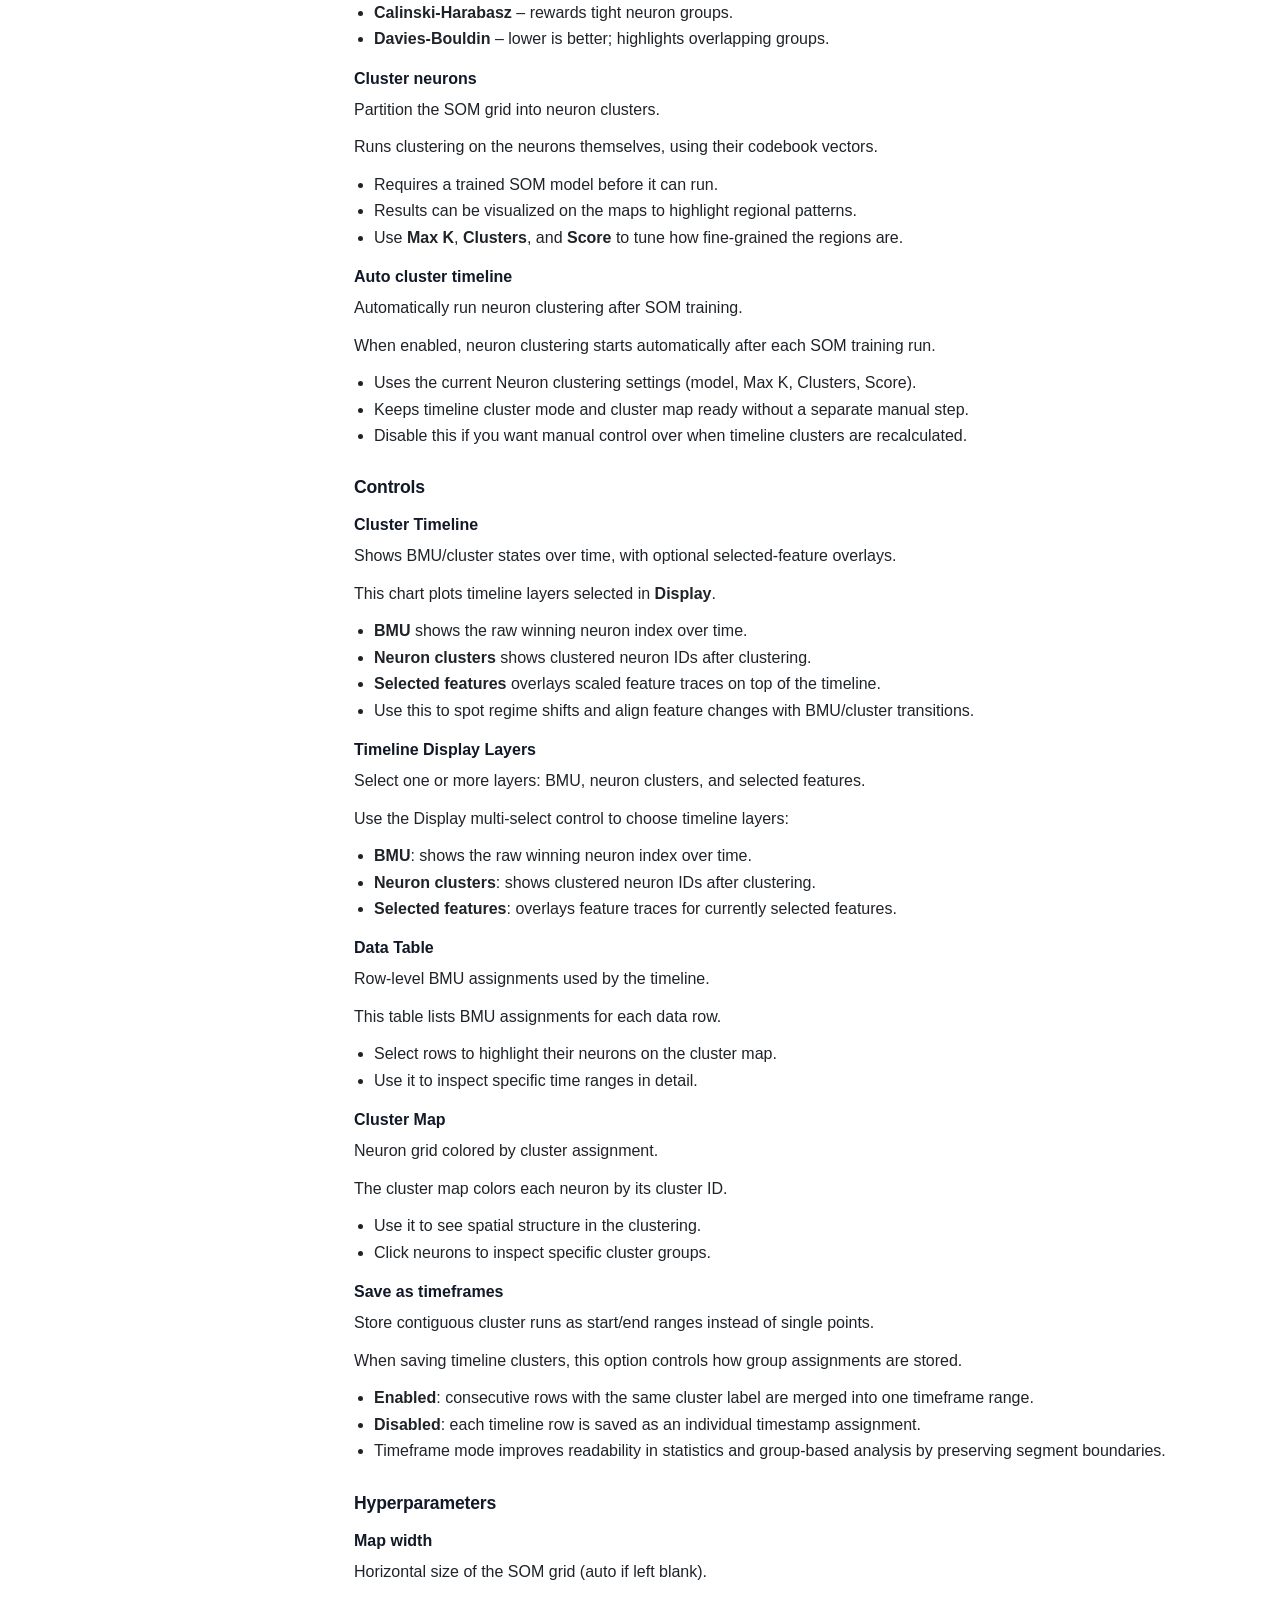
==== commit c025767b: "Rebuild docs and fix some parts" ====
--- a/docs/index.html
+++ b/docs/index.html
@@ -11,7 +11,7 @@
 <nav>
   <h2>FastData</h2>
   <div class="meta">Context-sensitive help entries for FastData application</div>
-  <div class="meta">Updated: 2026-03-12</div>
+  <div class="meta">Updated: 2026-03-13</div>
   <div class="meta">Version: 2</div>
   <details open>
     <summary>Project</summary>
@@ -33,6 +33,7 @@
       <a class="nav-page" href="#features-data-introduction">Introduction</a>
       <a class="nav-page" href="#features-data-filters">Filters</a>
       <a class="nav-page" href="#features-data-import-options">Import Options</a>
+      <a class="nav-page" href="#features-data-preprocessing">Preprocessing</a>
     </details>
     <details class="nav-group" open>
       <summary>Selections</summary>
@@ -41,7 +42,6 @@
     <details class="nav-group" open>
       <summary>Statistics</summary>
       <a class="nav-page" href="#features-statistics-introduction">Introduction</a>
-      <a class="nav-page" href="#features-statistics-preprocessing">Preprocessing</a>
       <a class="nav-page" href="#features-statistics-statistics">Statistics</a>
     </details>
     <details class="nav-group" open>
@@ -216,15 +216,15 @@
 <h2>Features</h2>
 <h3>Data</h3>
 <div id="features-data-introduction" class="page-anchor"></div>
-<p>Load datasets and browse their contents.</p>
-<p>The <b>Data</b> tab is the starting point for working with FastData.</p>
-<ul>
-  <li>Connect to DuckDB/DB files and pick the active table.</li>
-  <li>Preview rows with paging to verify that the dataset loaded correctly.</li>
-  <li>Inspect schema information such as column names, data types, and row counts.</li>
-  <li>Refresh or swap datasets without restarting the application.</li>
-</ul>
-<p>Use this tab to confirm your source data looks correct before you create selections or train models.</p>
+<p>Import data, manage databases, and define the active selection scope.</p>
+<p>The <b>Data</b> tab is the main entry point for preparing data in FastData.</p>
+<ul>
+  <li>Import files into the project database (<b>Import Files…</b>).</li>
+  <li>Create, open, and save database files from the sidebar actions.</li>
+  <li>Use <b>Data selection</b> to choose systems, datasets, imports, tags, filters, and preprocessing.</li>
+  <li>Preview the resulting table to confirm values and columns before analysis.</li>
+</ul>
+<p>Selections configured here are reused by downstream tabs through the same data-selection model.</p>
 
 <h4 id="features-data-filters">Filters</h4>
 <h5>Data Filters</h5>
@@ -237,8 +237,7 @@
   <li>Analyze specific categories or groups</li>
   <li>Compare subsets of data</li>
 </ul>
-<p>Filters can be combined using AND/OR logic for complex queries.</p>
-<p>Filtered data is used for all downstream analysis and visualizations.</p>
+<p>The selected filter set is applied to the dataframe used by downstream analysis and visualizations.</p>
 
 <h5>Systems and datasets</h5>
 <p>Scope results by system and dataset in one place.</p>
@@ -426,6 +425,61 @@
   <li>Recommended for very large CSVs (100MB+).</li>
   <li>Disable if you need strict pandas-style parsing behavior.</li>
 </ul>
+
+<h4 id="features-data-preprocessing">Preprocessing</h4>
+<h5>Preprocessing</h5>
+<p>Prepare selected data with the built-in preprocessing controls.</p>
+<p><b>Preprocessing</b> in FastData is configured from the shared <b>Data selection</b> area used across tabs.</p>
+<p>The app currently provides these preprocessing options:</p>
+<ul>
+  <li><b>Timestep</b>: keep native spacing, use a preset interval, or enter custom seconds.</li>
+  <li><b>Moving average</b>: optional smoothing window (preset or custom seconds).</li>
+  <li><b>Fill empty</b>: fill missing timestamps with none, zero, previous, or next value.</li>
+  <li><b>Aggregation</b>: combine overlapping points using avg, min, max, first, last, or median.</li>
+</ul>
+<p>These controls shape the dataframe used by Statistics, Charts, SOM, Regression, and other analysis flows.</p>
+
+<h5>Timestep</h5>
+<p>Resample data to a fixed interval or leave it on auto.</p>
+<p>Choose the interval used to resample incoming measurements.</p>
+<ul>
+  <li><b>auto</b> keeps the native spacing of the data.</li>
+  <li>Preset values such as <b>1 minute</b> or <b>1 hour</b> resample the series to an even grid.</li>
+  <li>Enter a custom number of seconds to match an exact cadence.</li>
+</ul>
+<p>Resampling can make downstream statistics and charts easier to compare.</p>
+
+<h5>Moving average</h5>
+<p>Smooth measurements with an optional rolling window.</p>
+<p>Applies a rolling mean over the selected window to reduce noise.</p>
+<ul>
+  <li><b>none</b> leaves the data untouched.</li>
+  <li>Preset windows (e.g., <b>5 minutes</b>) smooth short-term spikes.</li>
+  <li>Type a custom window in seconds for finer control.</li>
+</ul>
+<p>Use smoothing when charts or models are sensitive to rapid fluctuations.</p>
+
+<h5>Fill empty</h5>
+<p>Choose how to handle missing timestamps after resampling.</p>
+<p>Determines how gaps created during resampling are filled.</p>
+<ul>
+  <li><b>none</b> leaves gaps as-is.</li>
+  <li><b>zero</b> inserts 0 for missing values.</li>
+  <li><b>prev</b> carries the previous value forward.</li>
+  <li><b>next</b> uses the next known value.</li>
+</ul>
+<p>Forward or backward filling is useful when signals change slowly and occasional gaps appear.</p>
+
+<h5>Aggregation</h5>
+<p>Summarize multiple points that fall within a timestep.</p>
+<p>When multiple measurements land in the same resampled bucket, aggregation decides how they are combined.</p>
+<ul>
+  <li><b>avg</b> (default) computes the mean value.</li>
+  <li><b>min</b>/<b>max</b> keep the extremes.</li>
+  <li><b>first</b>/<b>last</b> preserve ordering-sensitive data.</li>
+  <li><b>median</b> is robust against outliers.</li>
+</ul>
+<p>Pick the method that best matches how you would summarize overlapping readings.</p>
 
 <h3>Selections</h3>
 <div id="features-selections-introduction" class="page-anchor"></div>
@@ -447,66 +501,10 @@
 <p>The <b>Statistics</b> tab focuses on validating the numbers produced from your data.</p>
 <ul>
   <li>Preview aggregated measurements and sanity-check values before saving them.</li>
-  <li>See how filters and preprocessing settings shape the resulting metrics.</li>
+  <li>See how the shared data-selection filters and preprocessing settings shape the resulting metrics.</li>
   <li>Confirm column names, units, and sampling windows prior to exporting.</li>
 </ul>
-<p>This tab highlights the statistical outputs themselves, while the preprocessing widget controls how they are generated.</p>
-
-<h4 id="features-statistics-preprocessing">Preprocessing</h4>
-<h5>Data Preprocessing</h5>
-<p>Clean and transform data before analysis.</p>
-<p><b>Preprocessing</b> is the critical step of preparing raw data for machine learning models.</p>
-<p>Common preprocessing operations:</p>
-<ul>
-  <li><b>Missing Value Handling</b> - Impute or remove rows with missing data</li>
-  <li><b>Normalization/Scaling</b> - Standardize feature ranges (e.g., StandardScaler, MinMaxScaler)</li>
-  <li><b>Encoding</b> - Convert categorical variables to numeric (one-hot, label encoding)</li>
-  <li><b>Outlier Removal</b> - Filter extreme values that may skew results</li>
-  <li><b>Feature Engineering</b> - Create new derived features from existing ones</li>
-</ul>
-<p>Proper preprocessing often has more impact on model performance than algorithm selection.</p>
-
-<h5>Timestep</h5>
-<p>Resample data to a fixed interval or leave it on auto.</p>
-<p>Choose the interval used to resample incoming measurements.</p>
-<ul>
-  <li><b>auto</b> keeps the native spacing of the data.</li>
-  <li>Preset values such as <b>1 minute</b> or <b>1 hour</b> resample the series to an even grid.</li>
-  <li>Enter a custom number of seconds to match an exact cadence.</li>
-</ul>
-<p>Resampling can make downstream statistics and charts easier to compare.</p>
-
-<h5>Moving average</h5>
-<p>Smooth measurements with an optional rolling window.</p>
-<p>Applies a rolling mean over the selected window to reduce noise.</p>
-<ul>
-  <li><b>none</b> leaves the data untouched.</li>
-  <li>Preset windows (e.g., <b>5 minutes</b>) smooth short-term spikes.</li>
-  <li>Type a custom window in seconds for finer control.</li>
-</ul>
-<p>Use smoothing when charts or models are sensitive to rapid fluctuations.</p>
-
-<h5>Fill empty</h5>
-<p>Choose how to handle missing timestamps after resampling.</p>
-<p>Determines how gaps created during resampling are filled.</p>
-<ul>
-  <li><b>none</b> leaves gaps as-is.</li>
-  <li><b>zero</b> inserts 0 for missing values.</li>
-  <li><b>prev</b> carries the previous value forward.</li>
-  <li><b>next</b> uses the next known value.</li>
-</ul>
-<p>Forward or backward filling is useful when signals change slowly and occasional gaps appear.</p>
-
-<h5>Aggregation</h5>
-<p>Summarize multiple points that fall within a timestep.</p>
-<p>When multiple measurements land in the same resampled bucket, aggregation decides how they are combined.</p>
-<ul>
-  <li><b>avg</b> (default) computes the mean value.</li>
-  <li><b>min</b>/<b>max</b> keep the extremes.</li>
-  <li><b>first</b>/<b>last</b> preserve ordering-sensitive data.</li>
-  <li><b>median</b> is robust against outliers.</li>
-</ul>
-<p>Pick the method that best matches how you would summarize overlapping readings.</p>
+<p>This tab focuses on statistical outputs, while preprocessing is configured in the shared <b>Data selection</b> widget used by this tab.</p>
 
 <h4 id="features-statistics-statistics">Statistics</h4>
 <h5>Statistics actions</h5>
@@ -514,7 +512,7 @@
 <p>Use these buttons to generate and persist the statistics previewed in this tab.</p>
 <ul>
   <li><b>Gather statistics</b> executes the selected statistics with the current filters, mode, and preprocessing settings.</li>
-  <li><b>Save to database</b> writes the last computed preview into the database so it can be reused in other tabs.</li>
+  <li><b>Save statistics</b> writes the last computed preview into the database so it can be reused in other tabs.</li>
   <li>Run again any time you tweak filters, periods, or selected statistics to refresh the preview.</li>
 </ul>
 
@@ -576,7 +574,7 @@
   <li>Create common plots such as histograms, scatter plots, and correlations.</li>
   <li>Use selections and filters to focus charts on specific subsets.</li>
   <li>Pick a target feature and run <b>Find feature correlations</b> to auto-build:
-    a top-20 correlation bar chart plus 3 scatter charts for the strongest matches.</li>
+    a top-10 correlation bar chart.</li>
   <li>Compare relationships between variables before modeling.</li>
 </ul>
 <p>Use charts to spot trends, outliers, and data quality issues early.</p>
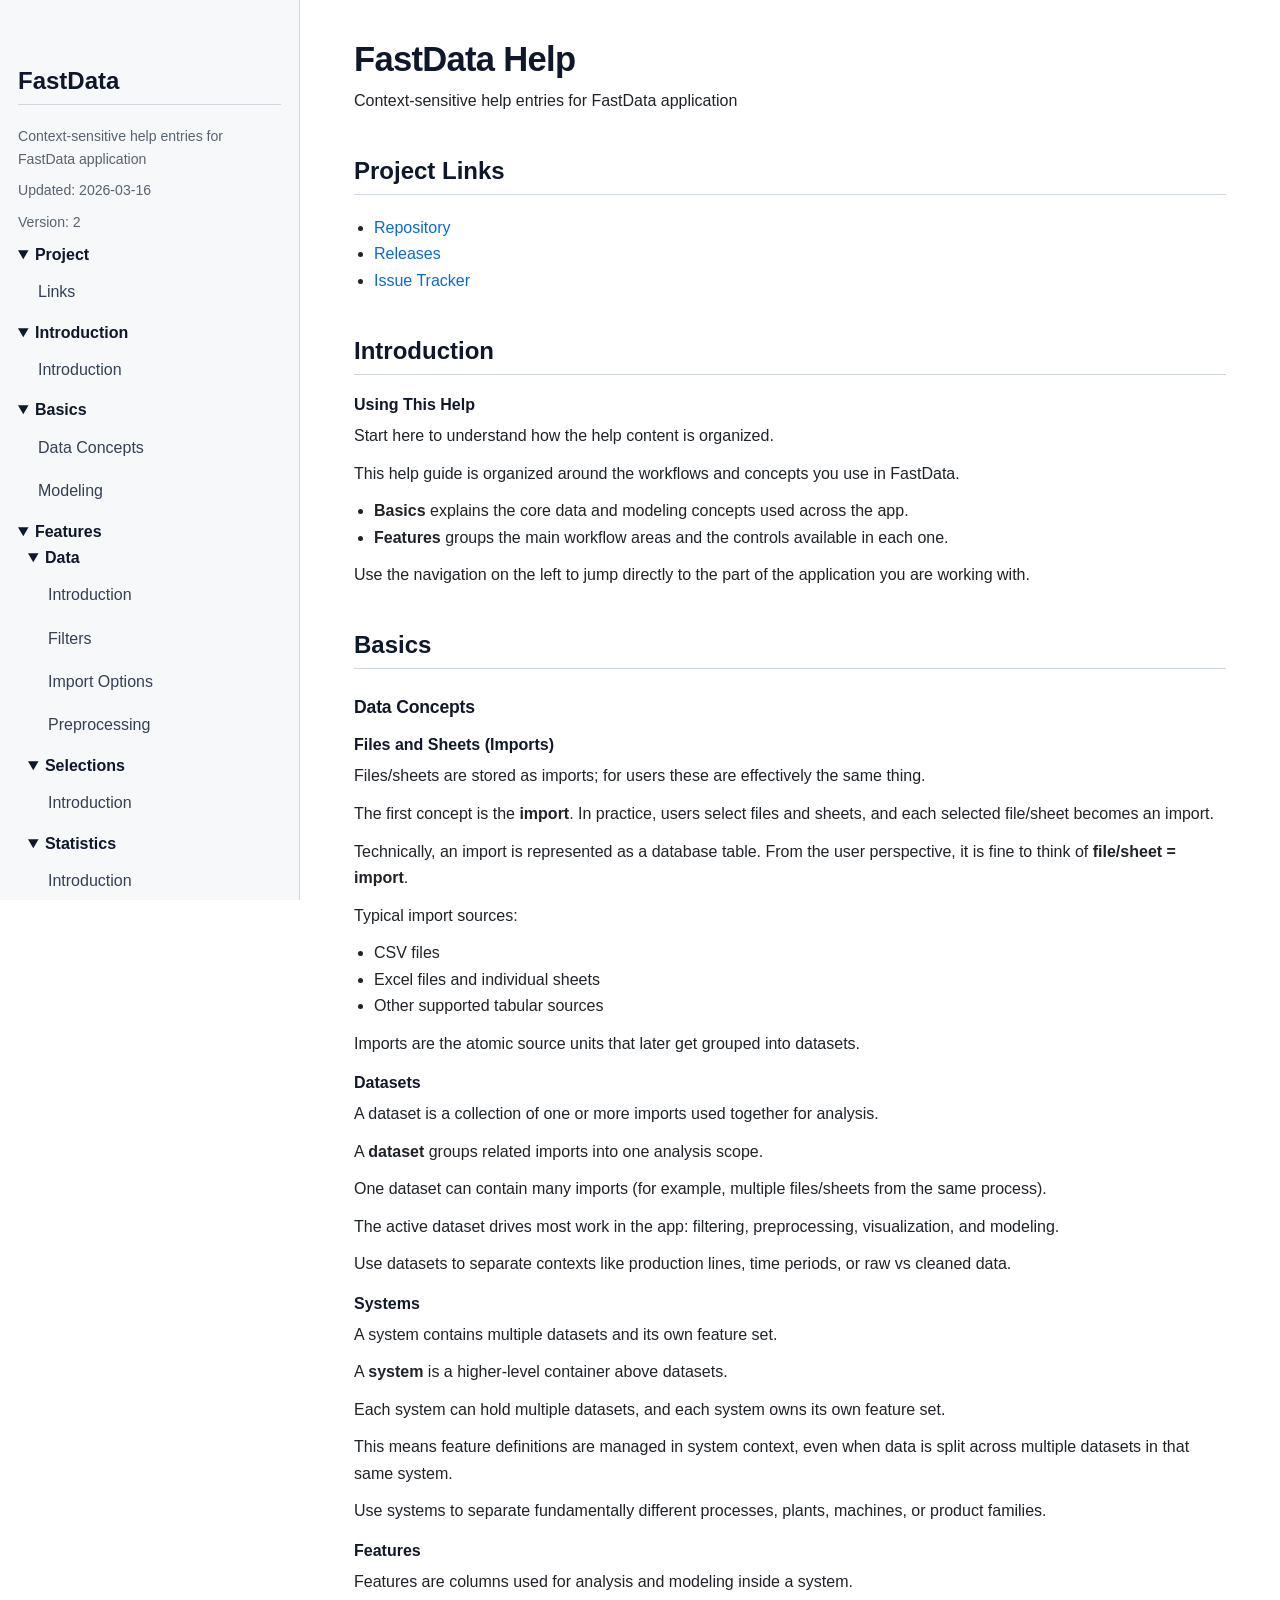
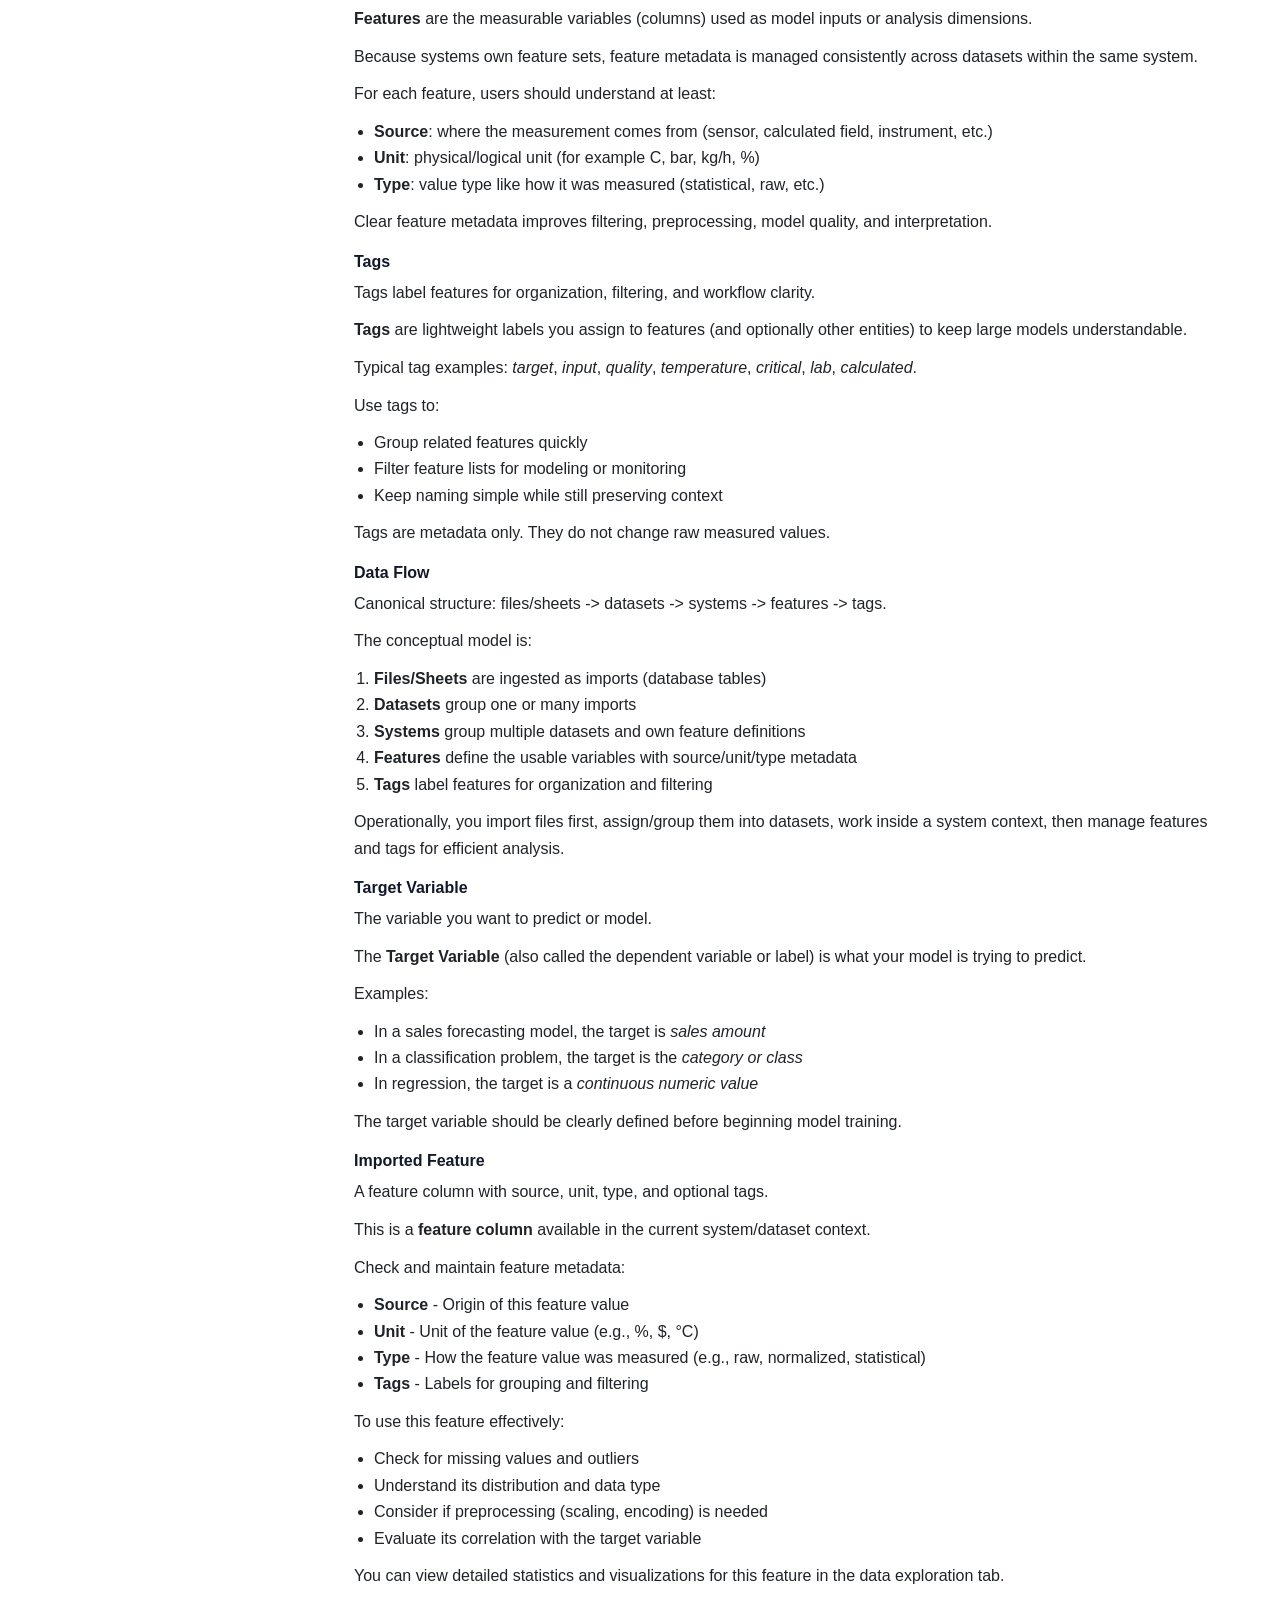
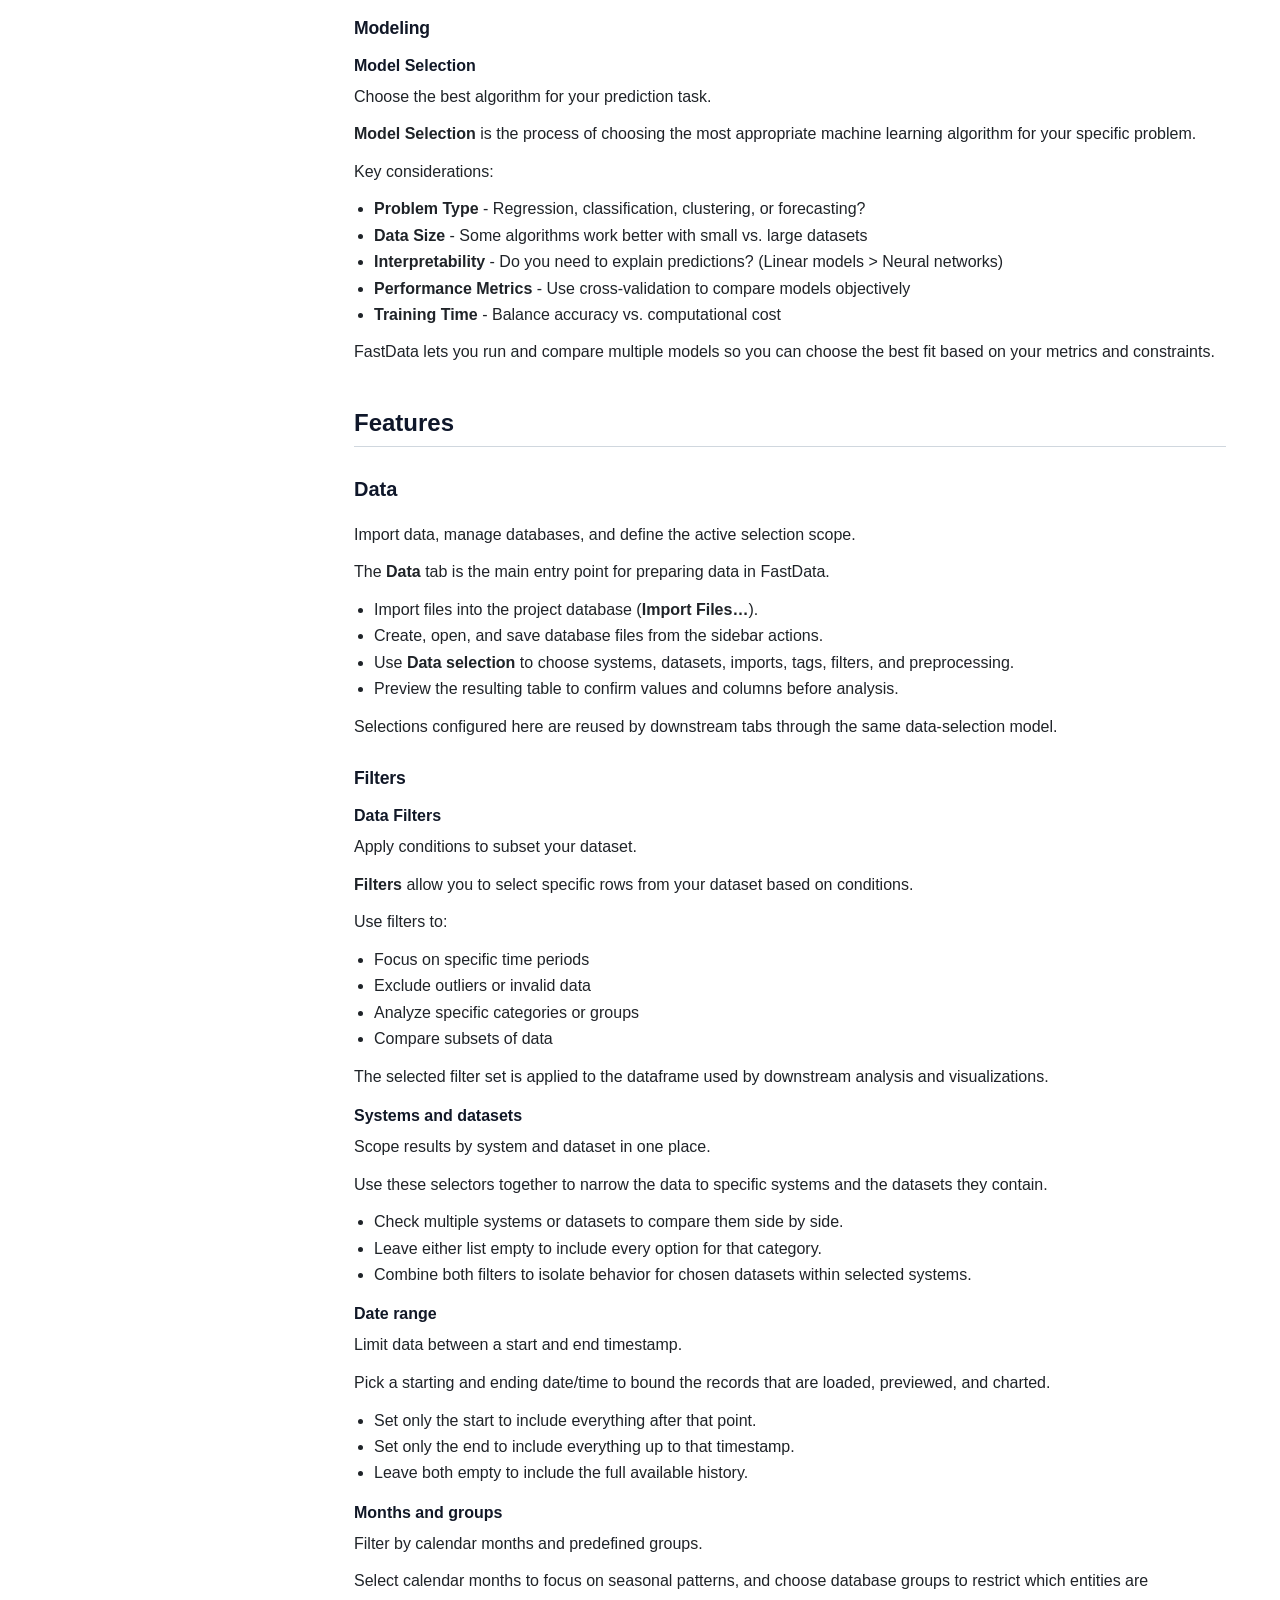
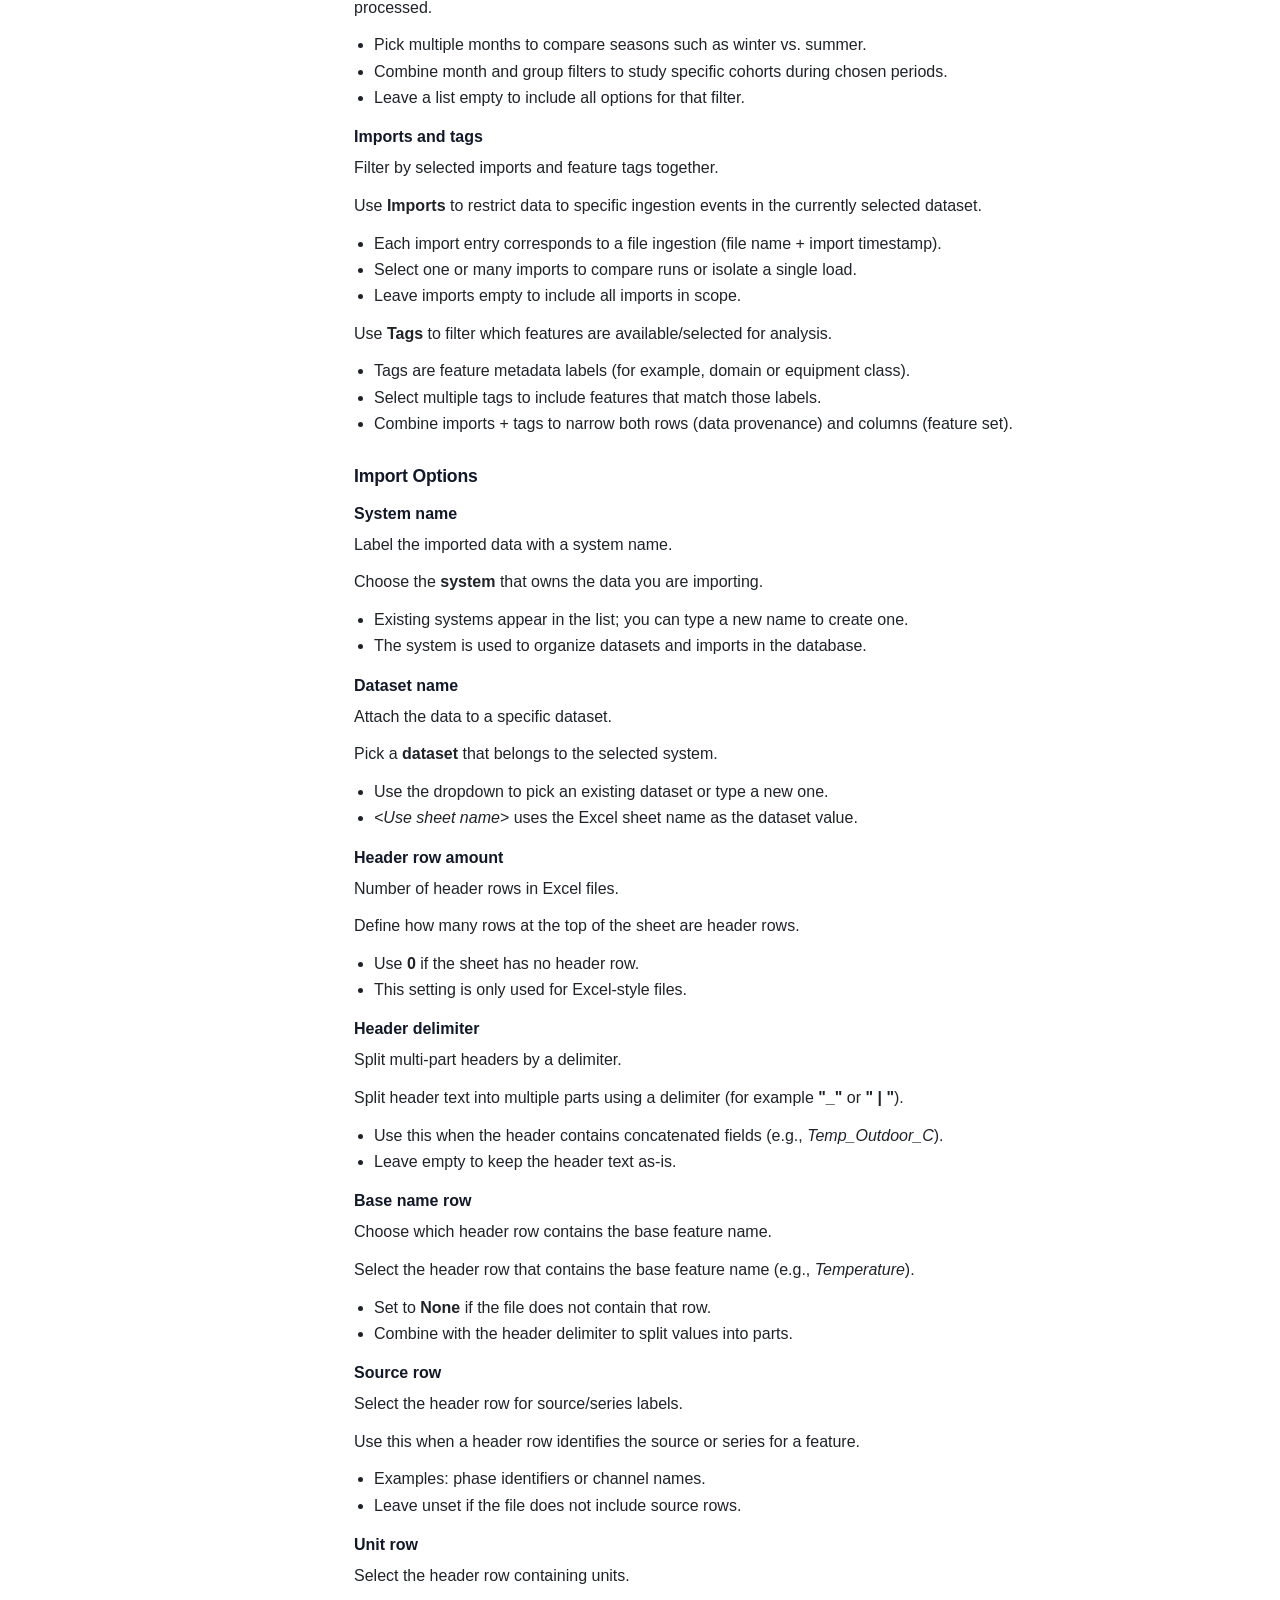
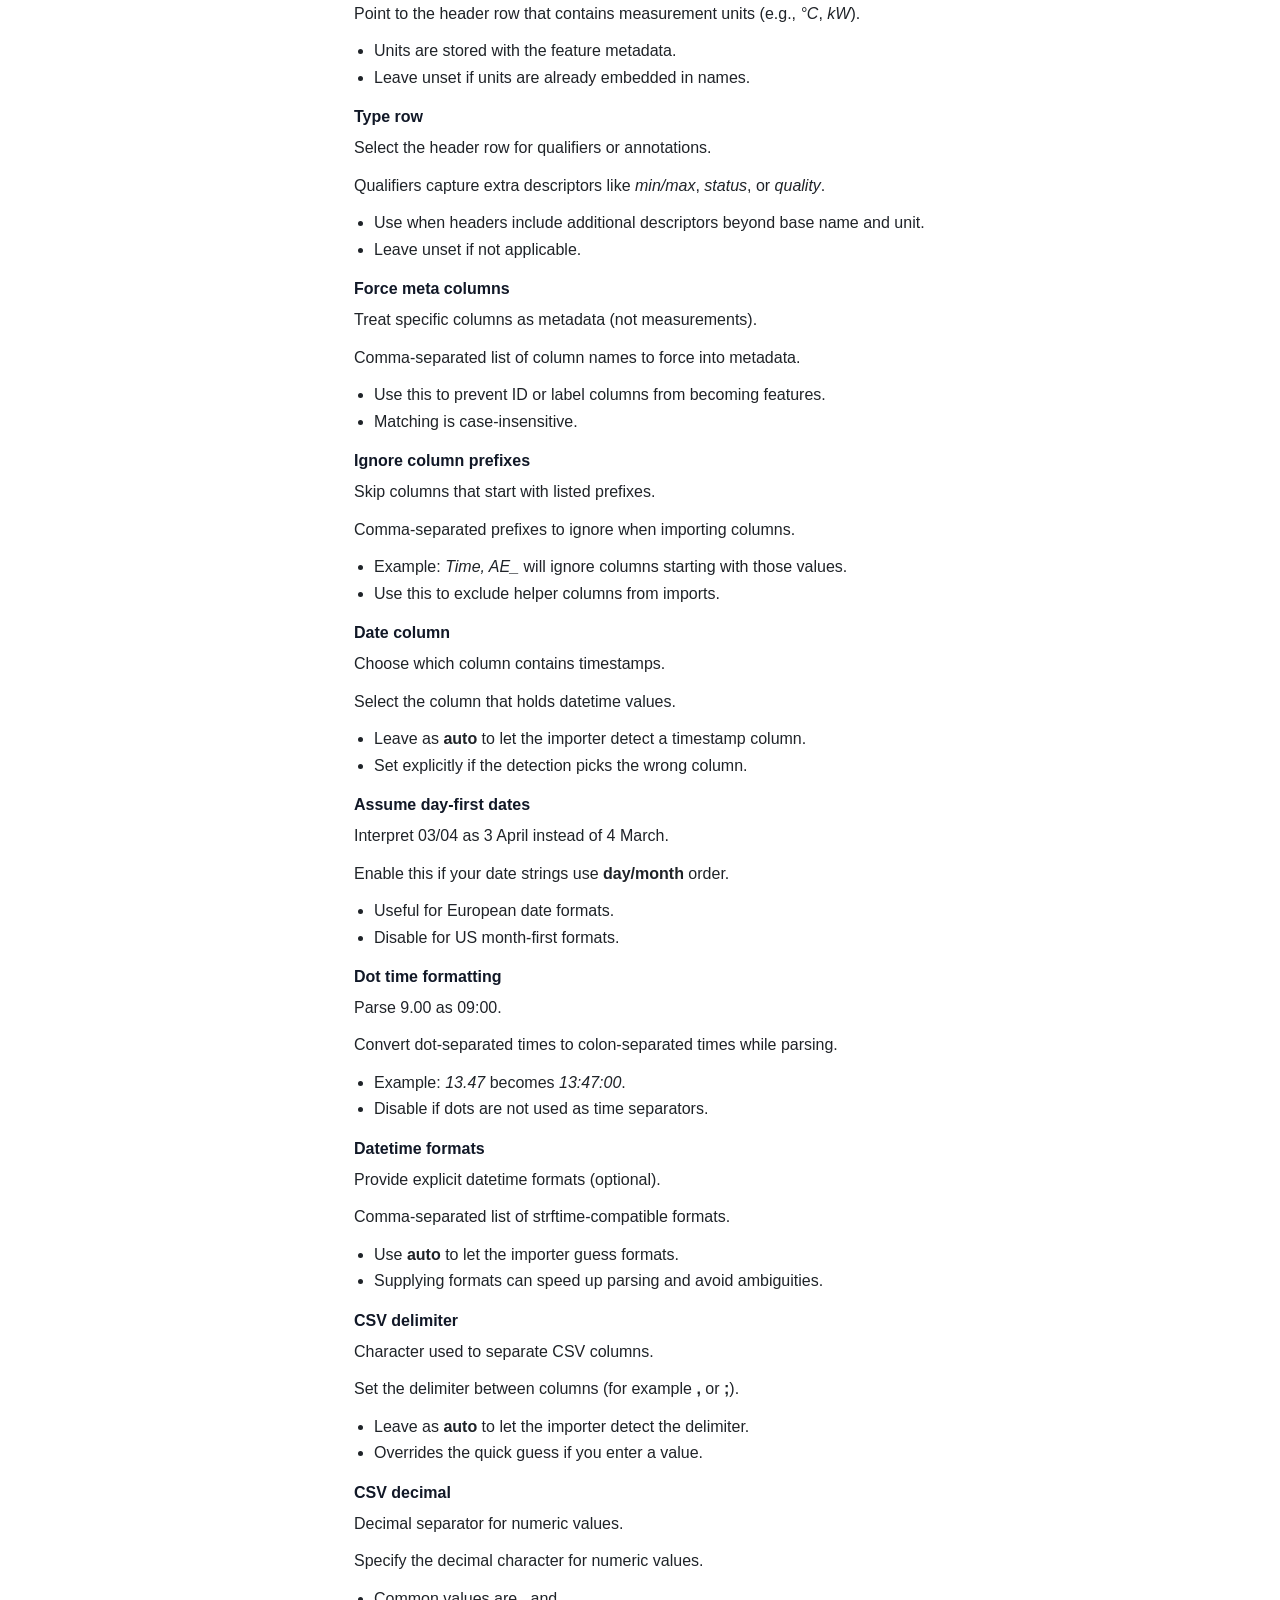
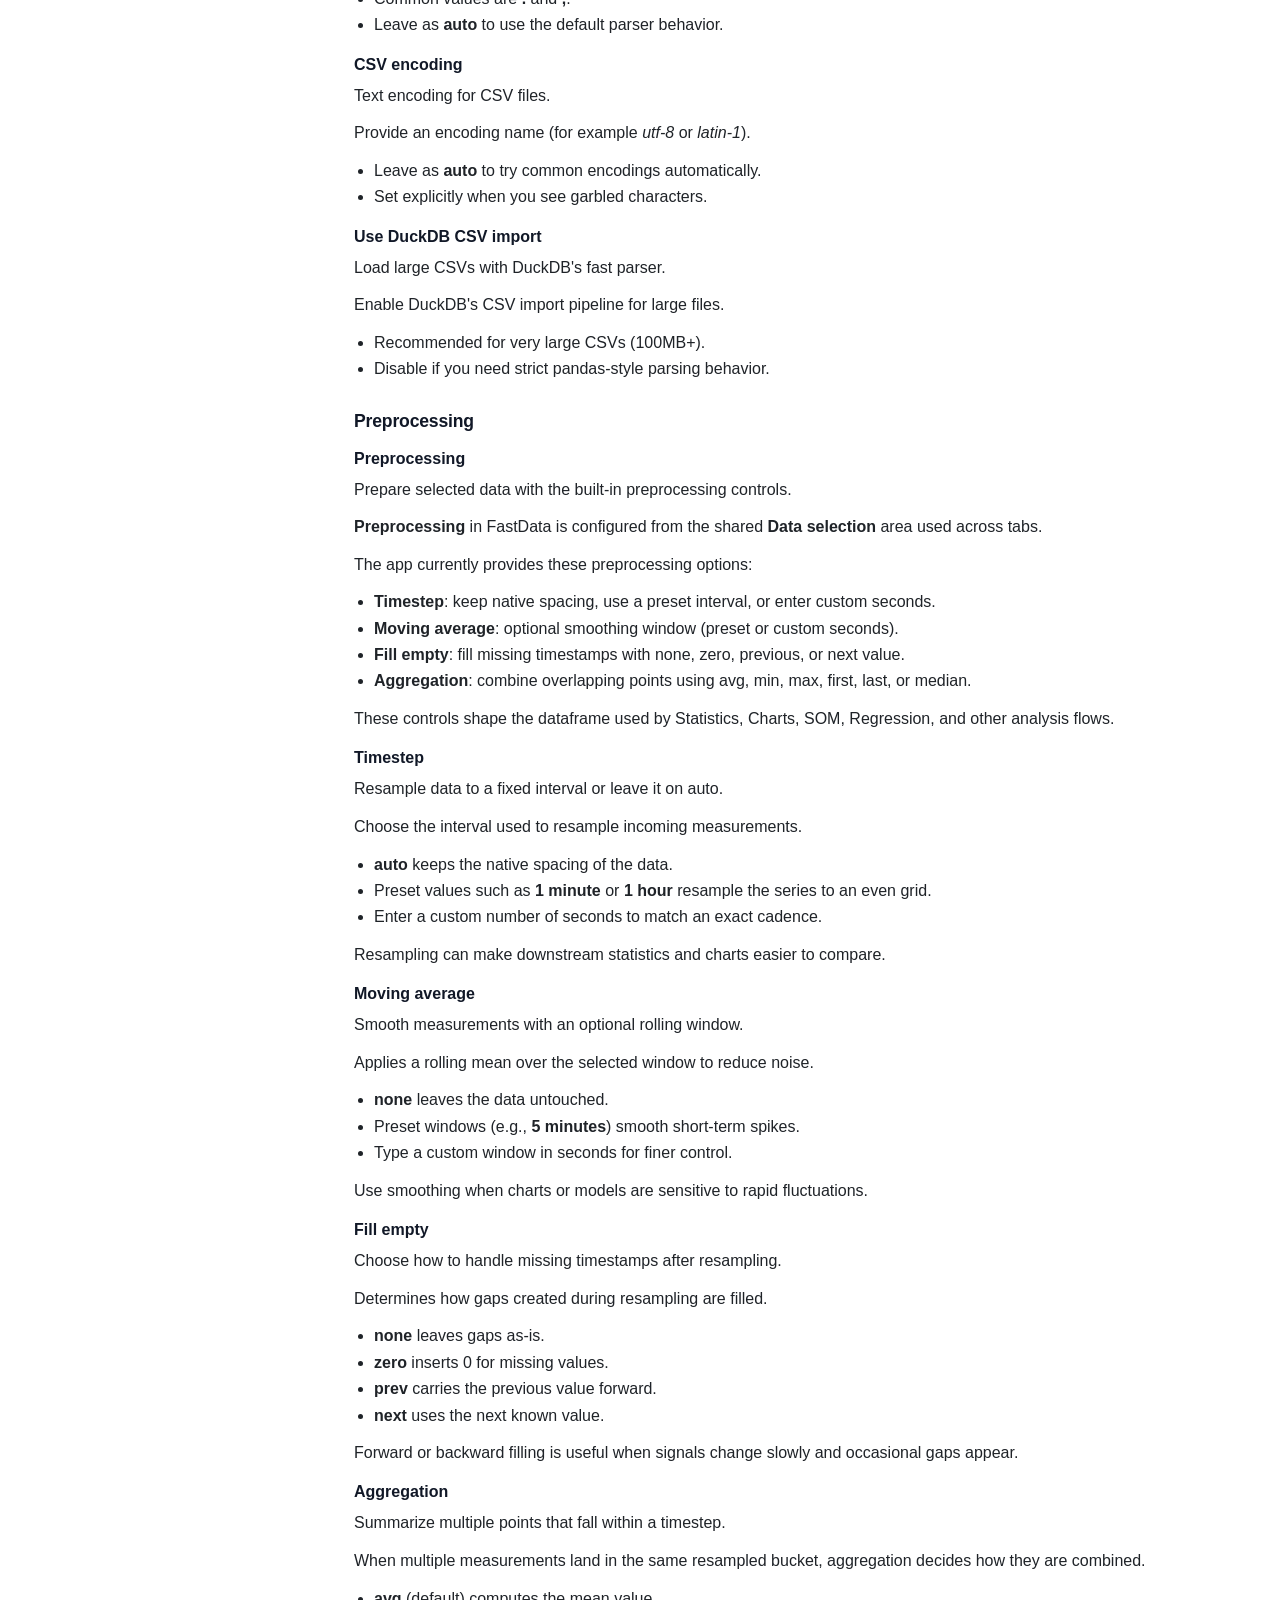
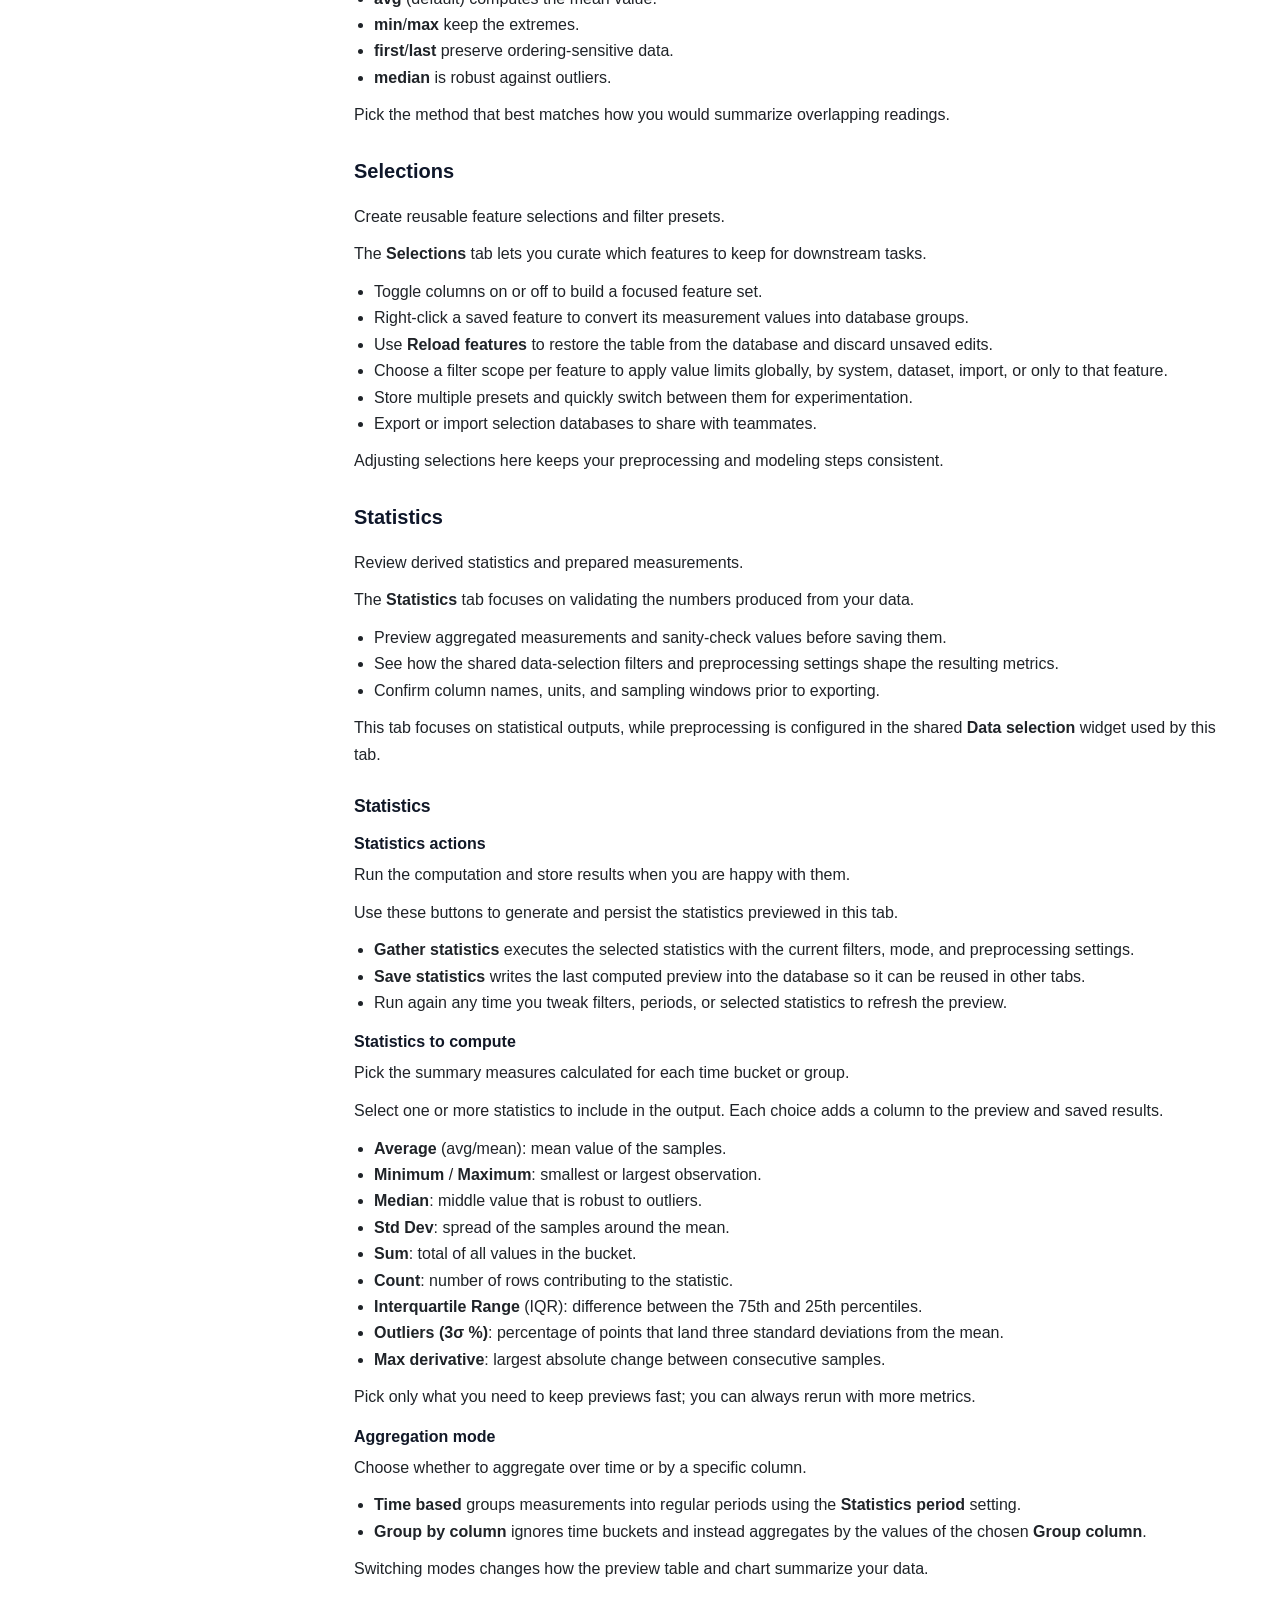
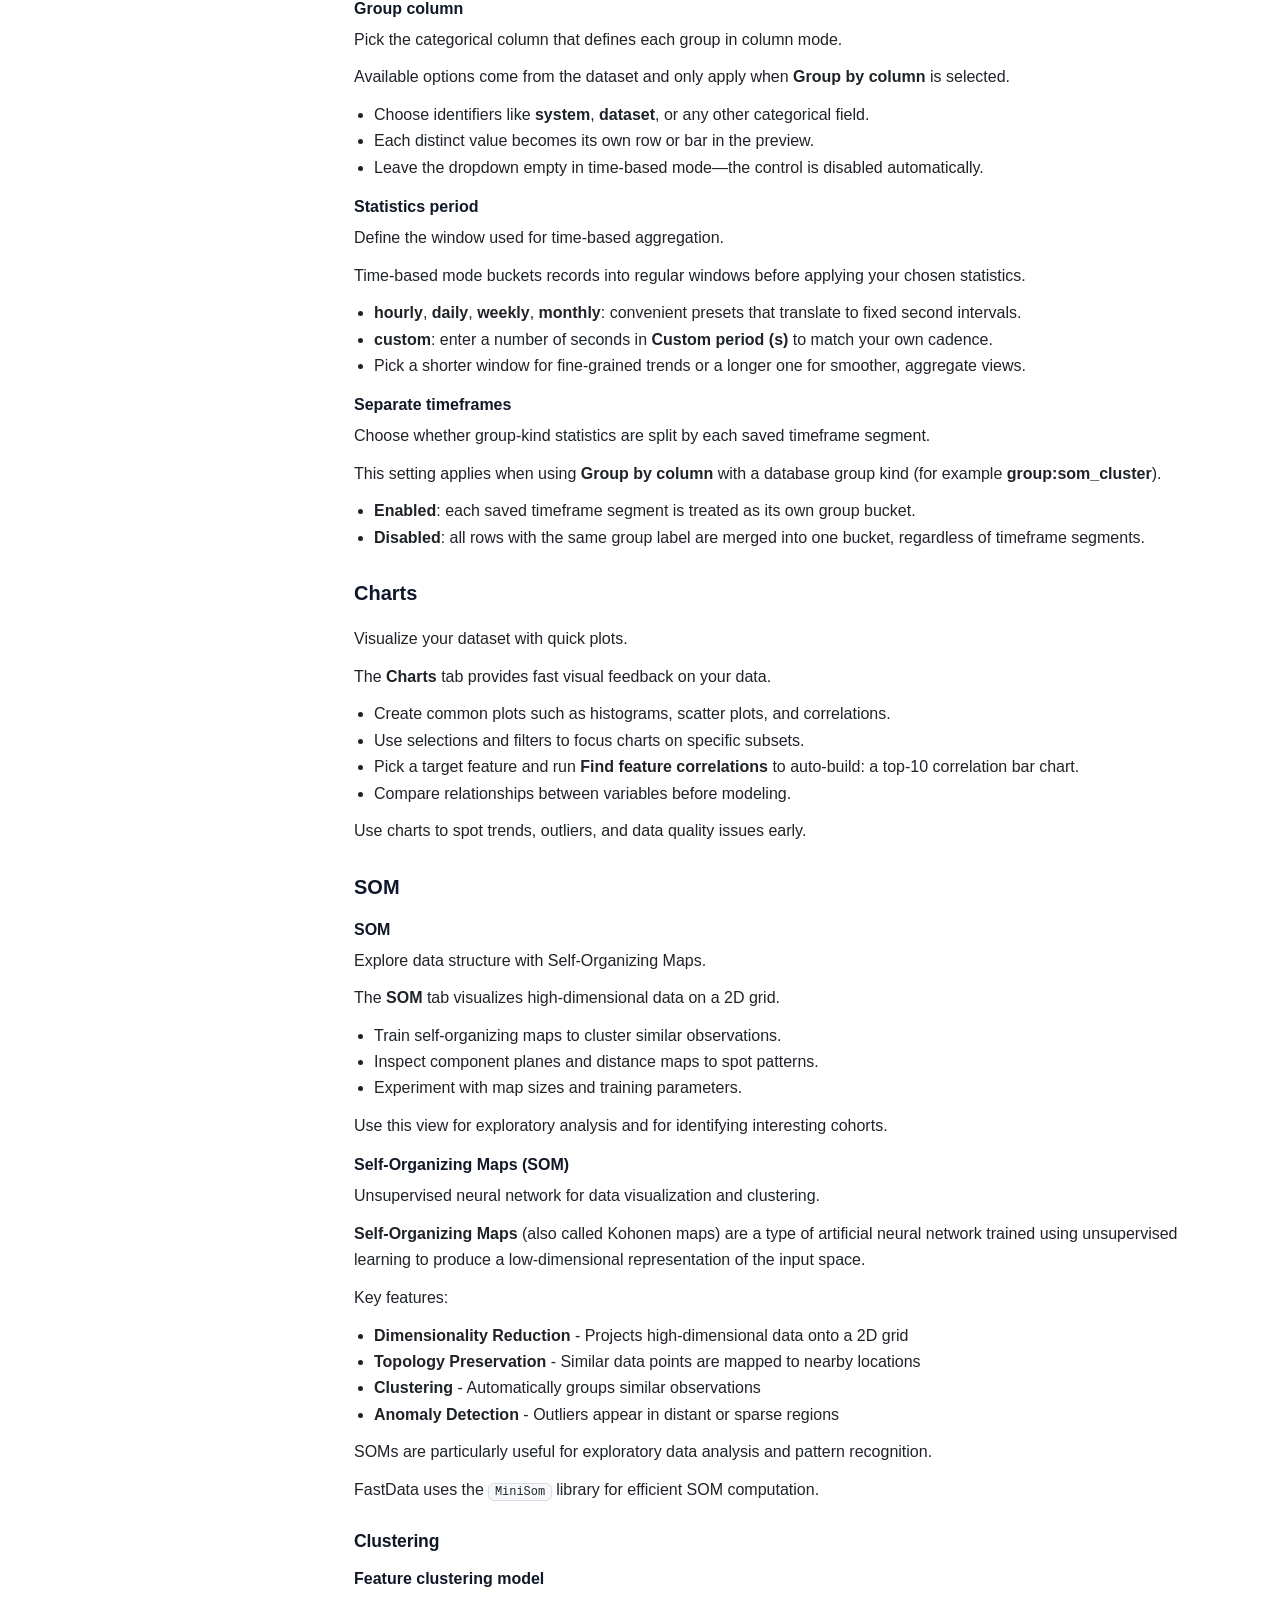
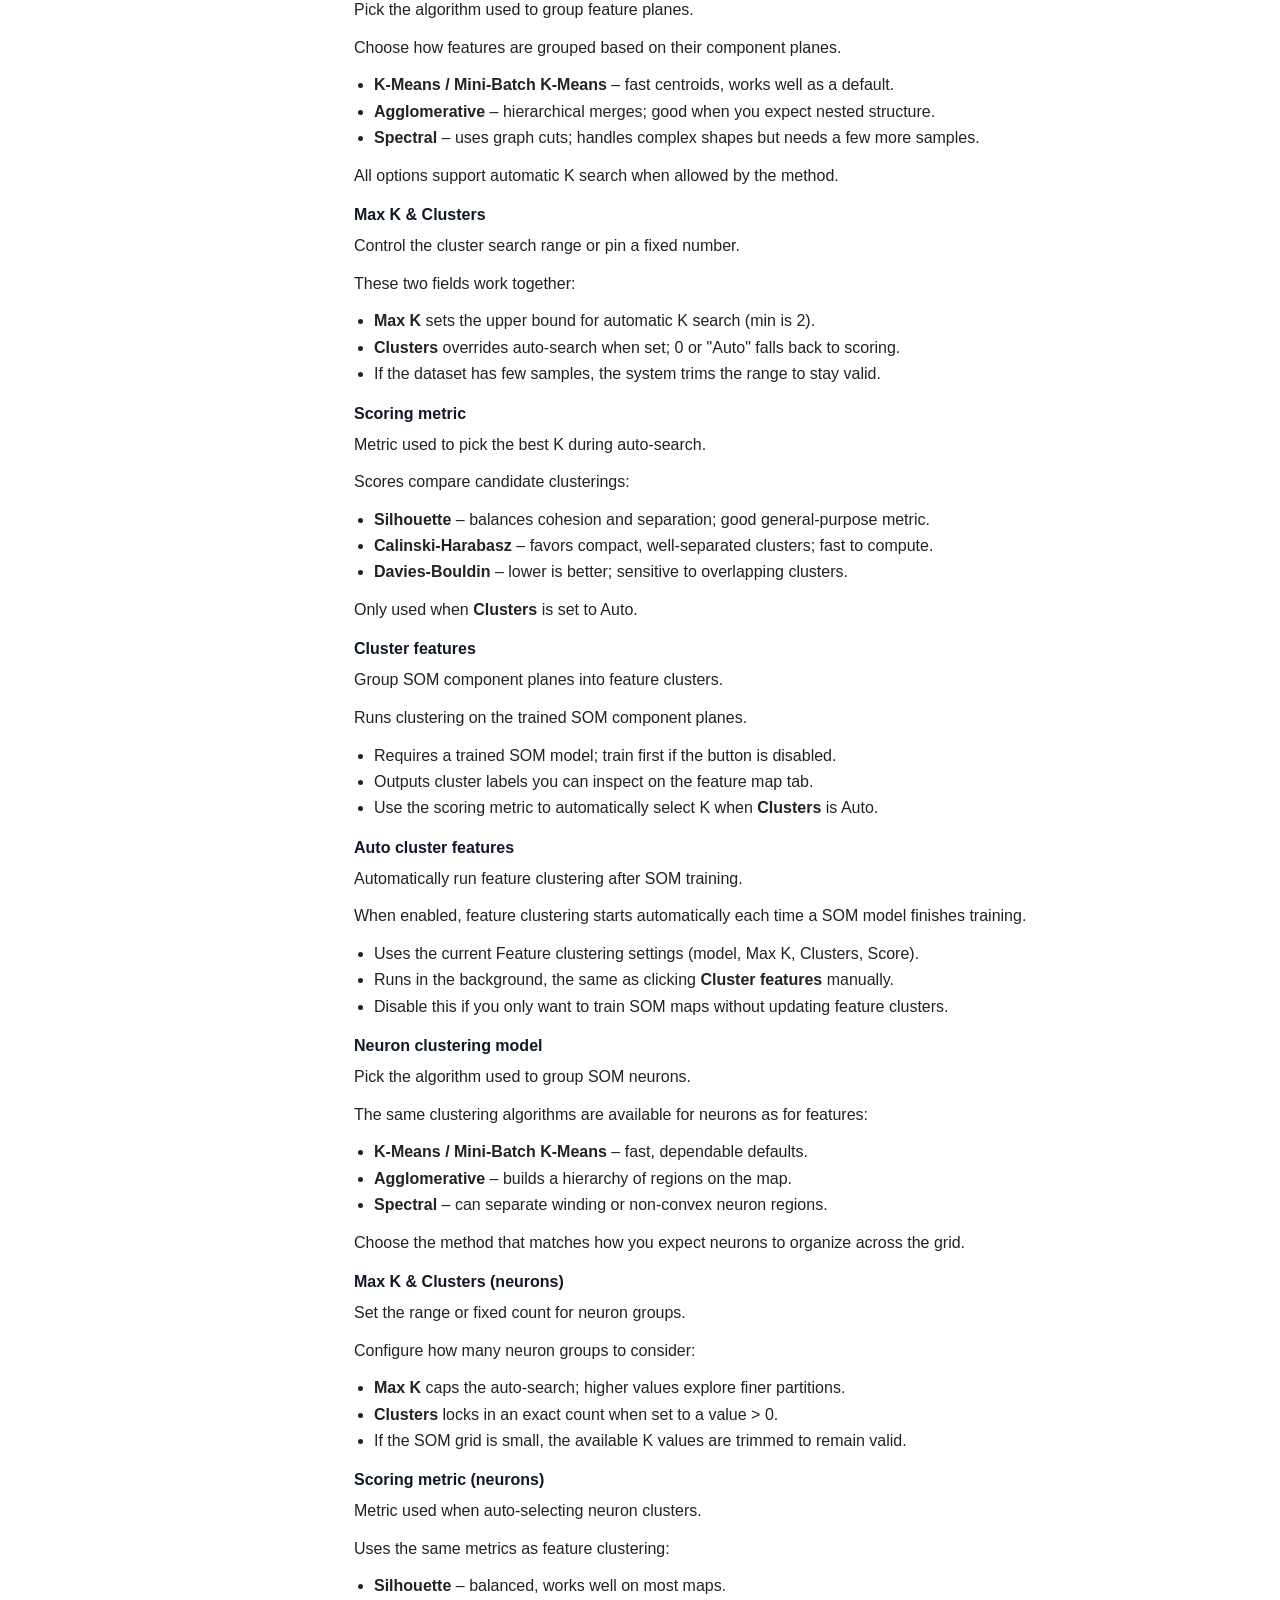
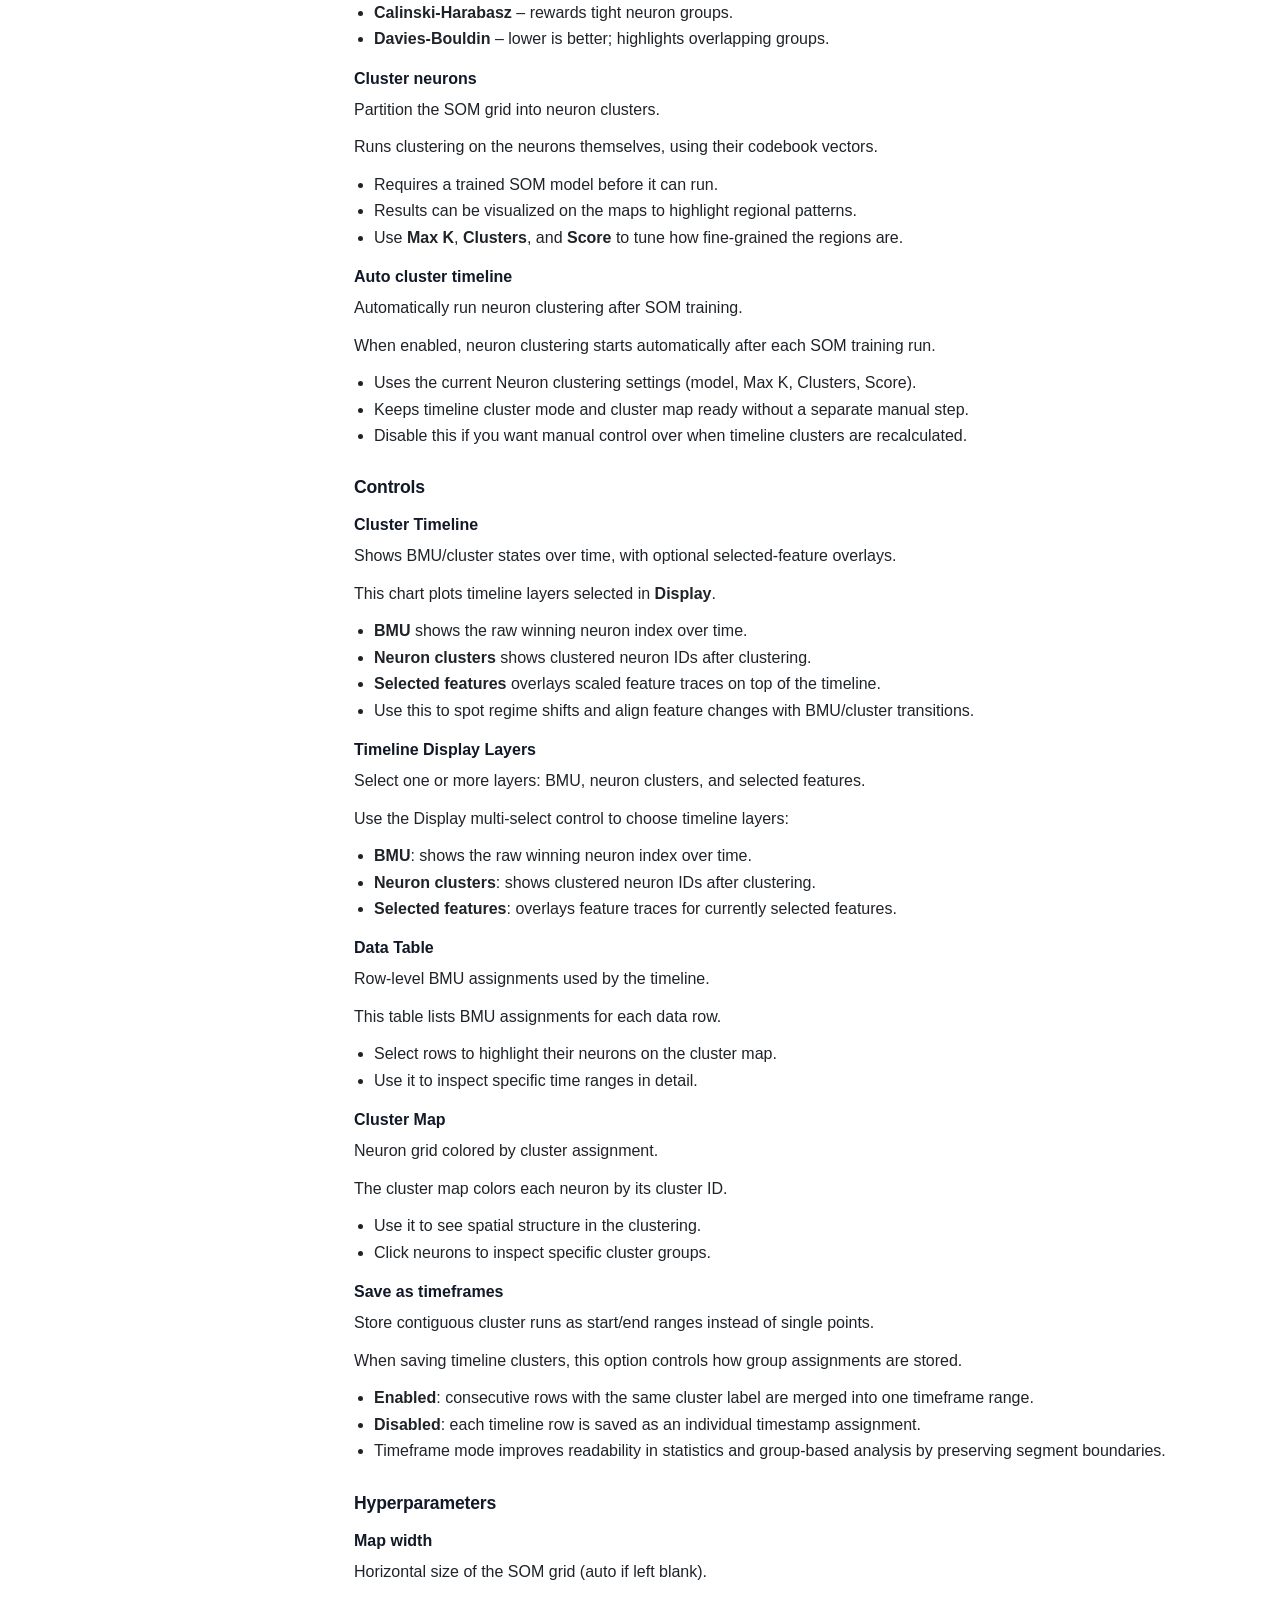
==== commit 9478fb85: "Update version" ====
--- a/docs/index.html
+++ b/docs/index.html
@@ -11,7 +11,7 @@
 <nav>
   <h2>FastData</h2>
   <div class="meta">Context-sensitive help entries for FastData application</div>
-  <div class="meta">Updated: 2026-03-13</div>
+  <div class="meta">Updated: 2026-03-16</div>
   <div class="meta">Version: 2</div>
   <details open>
     <summary>Project</summary>
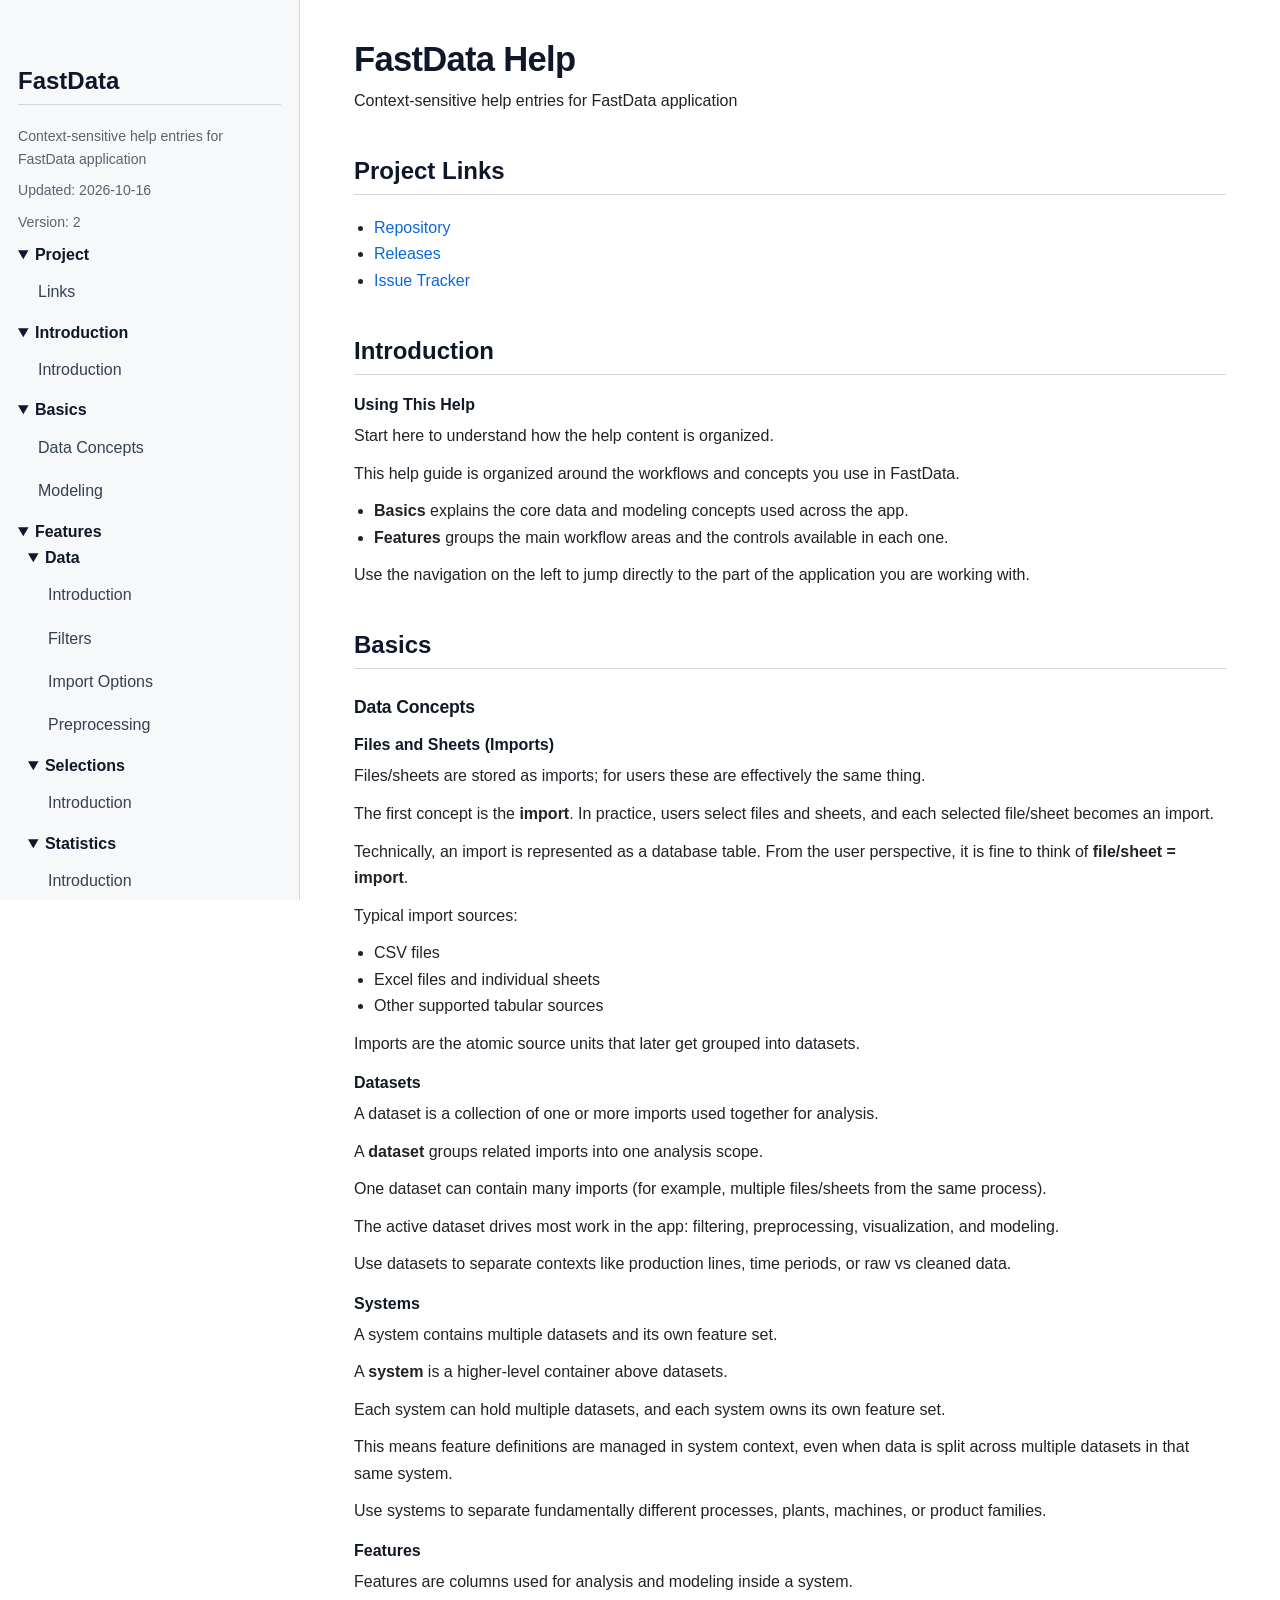
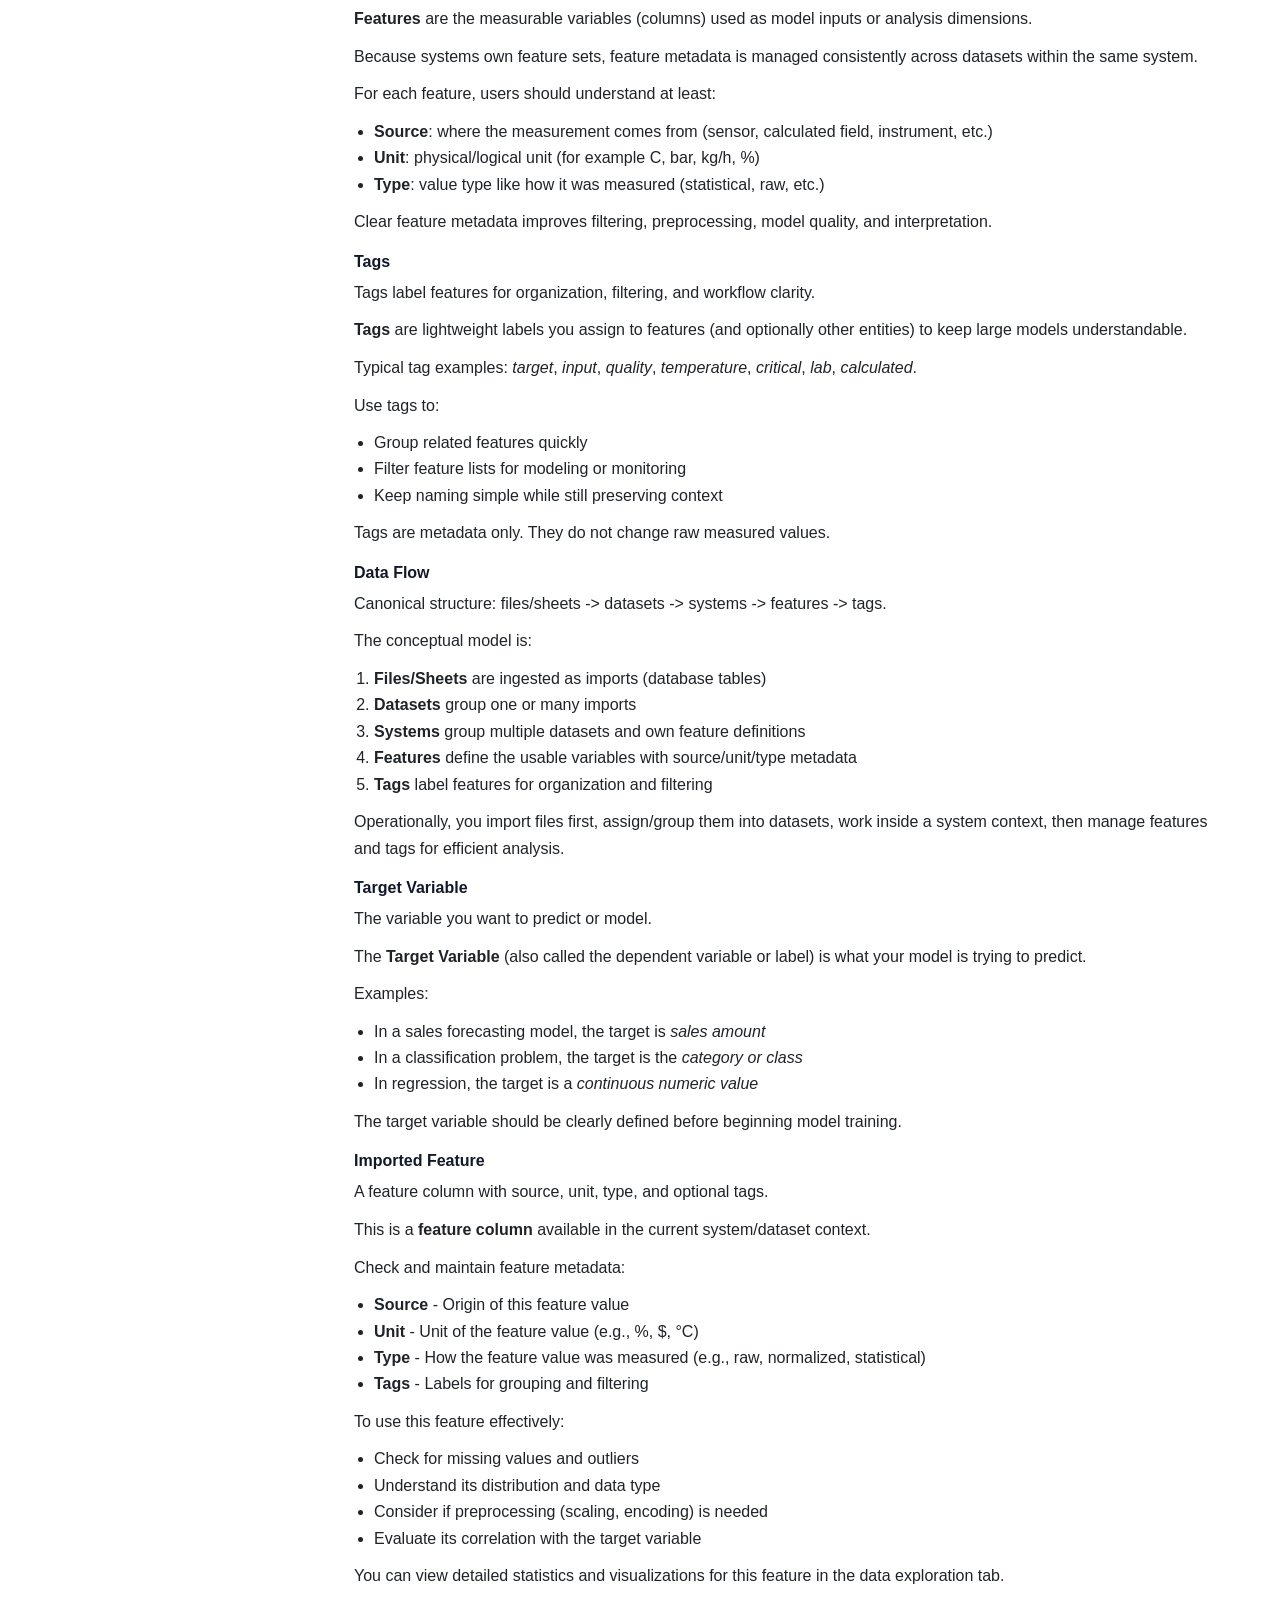
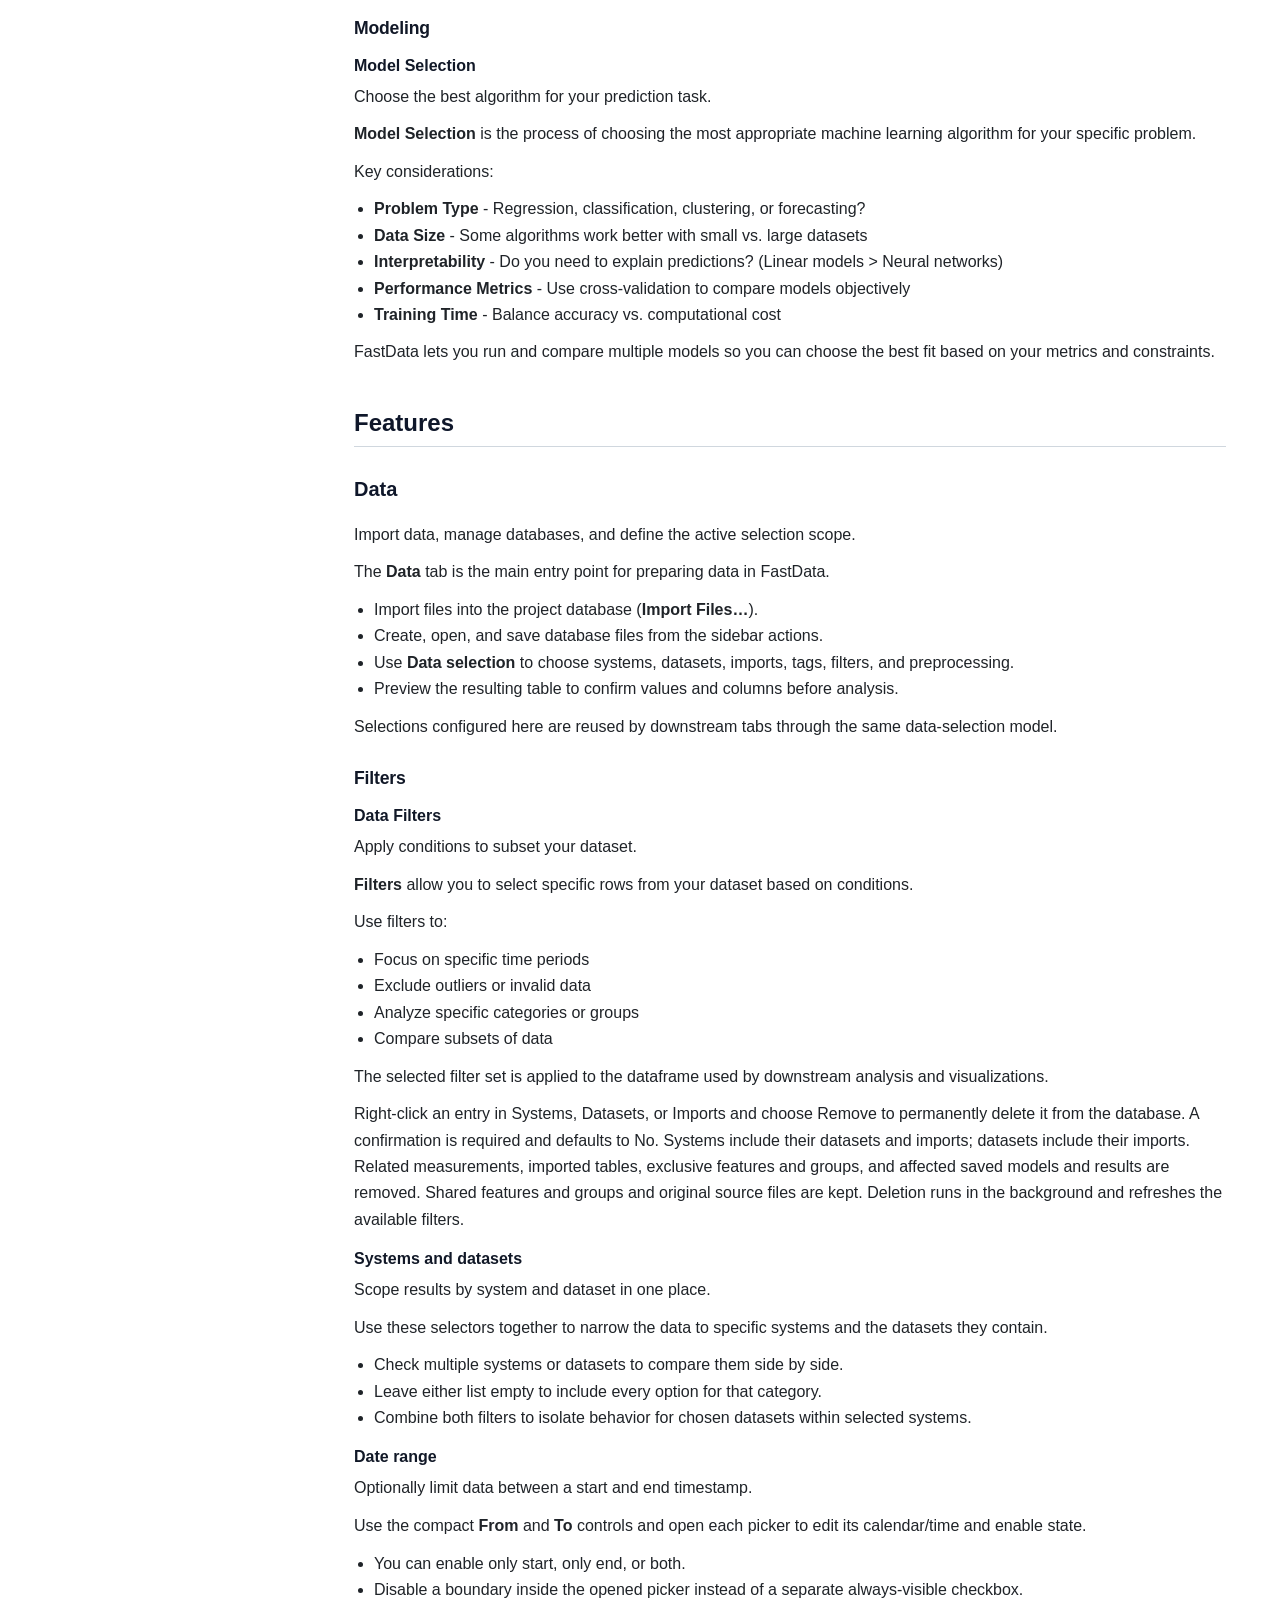
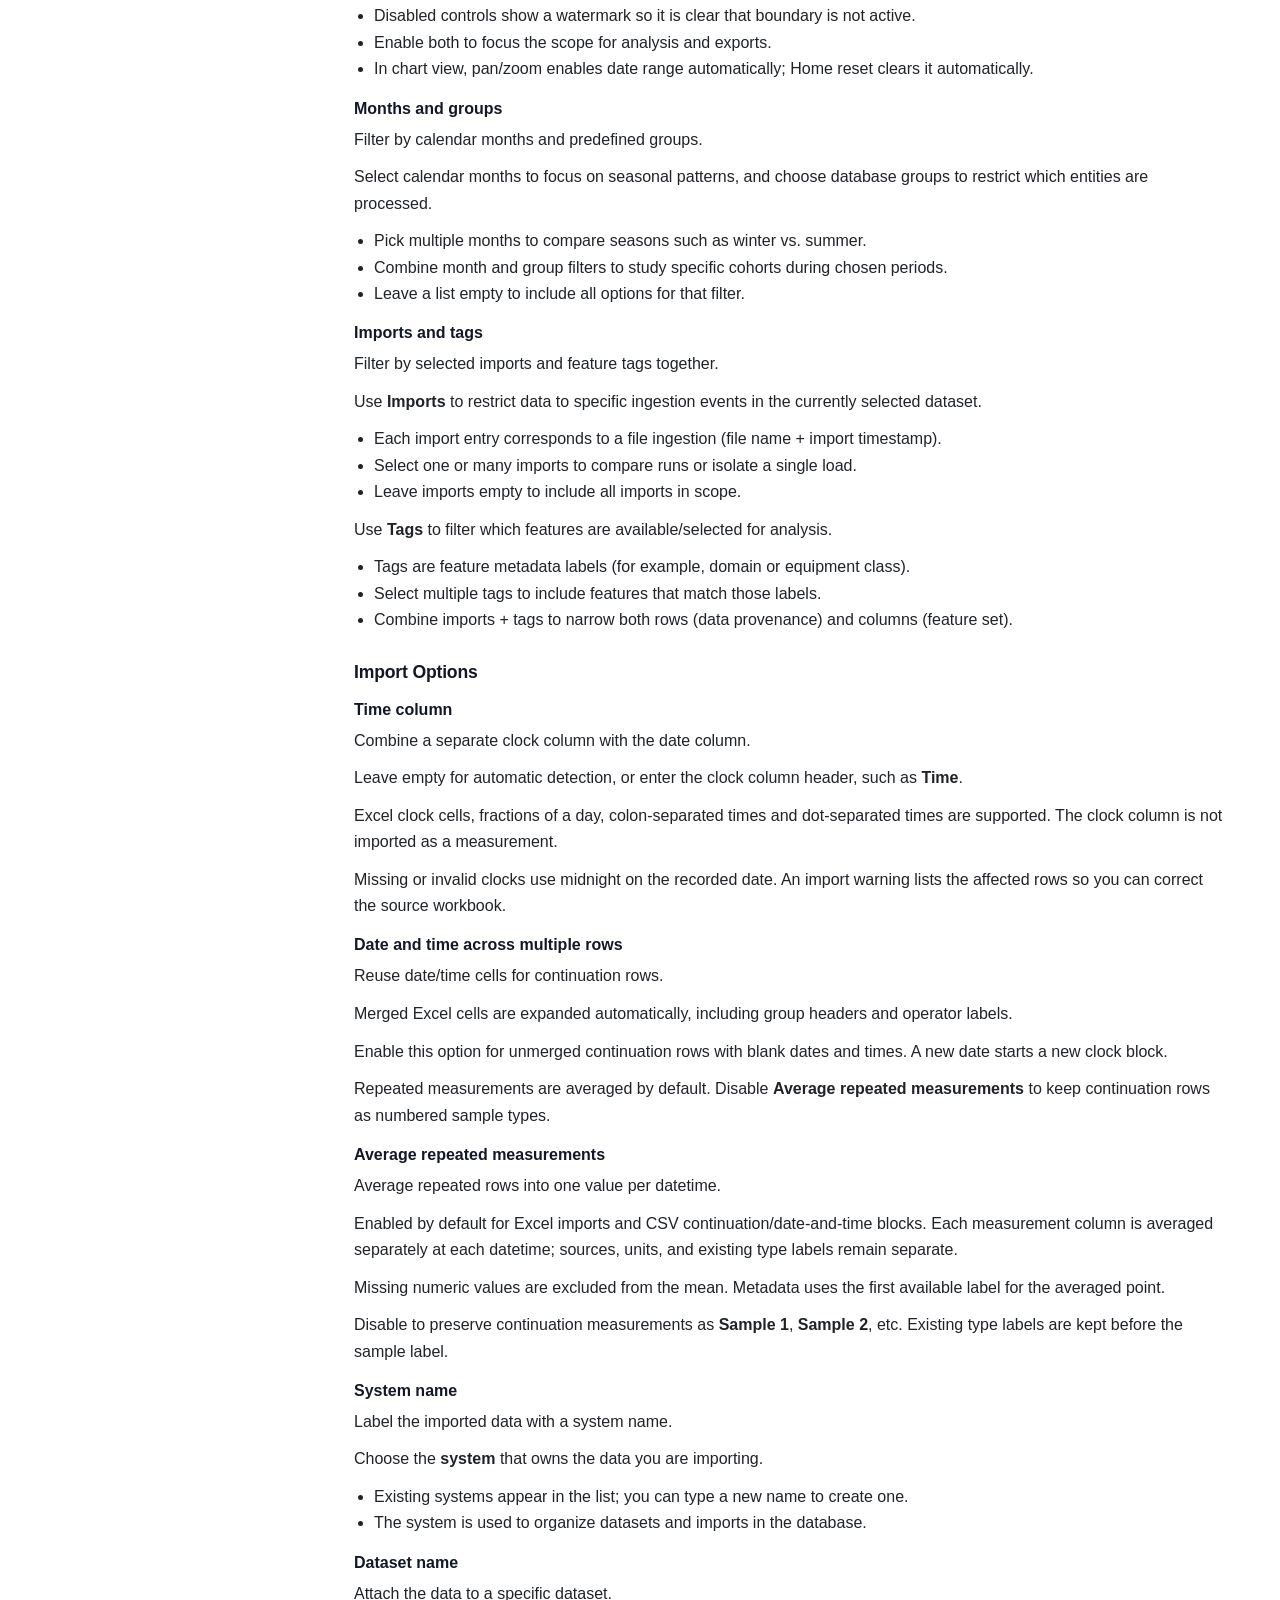
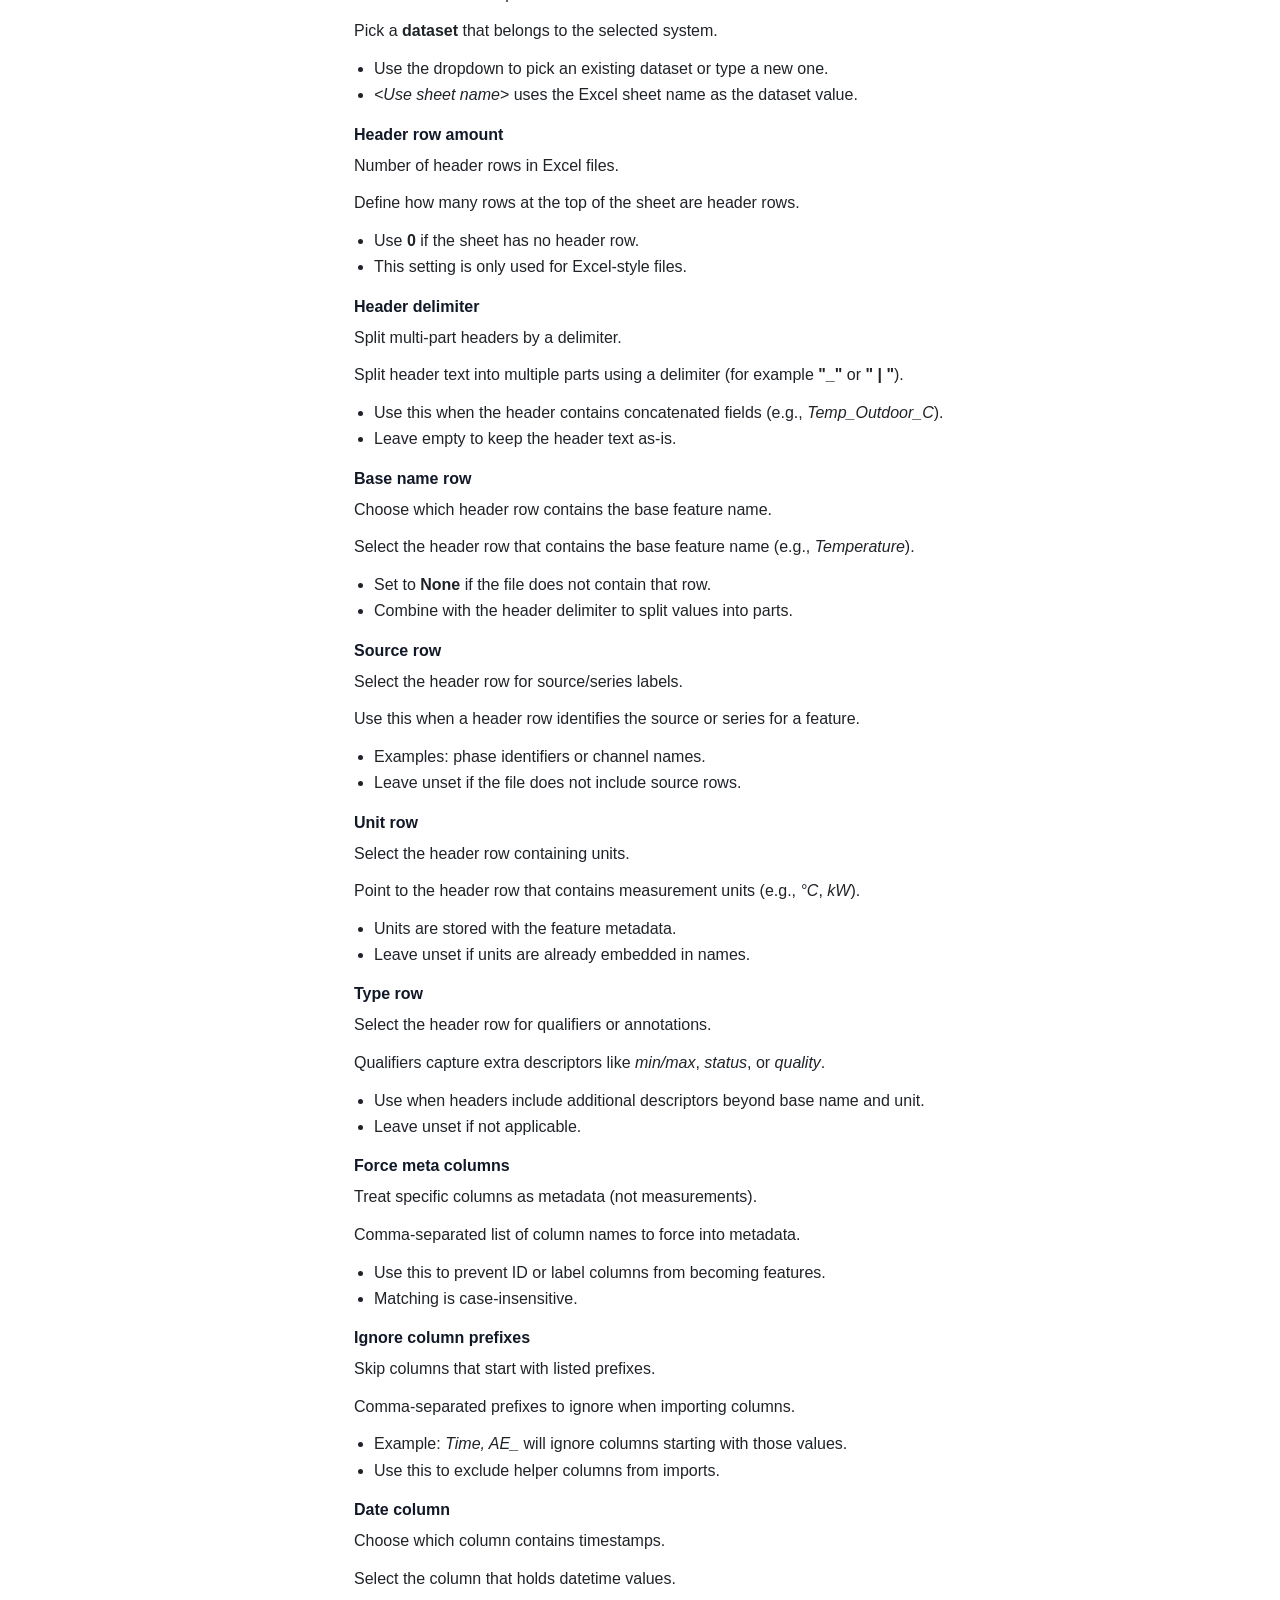
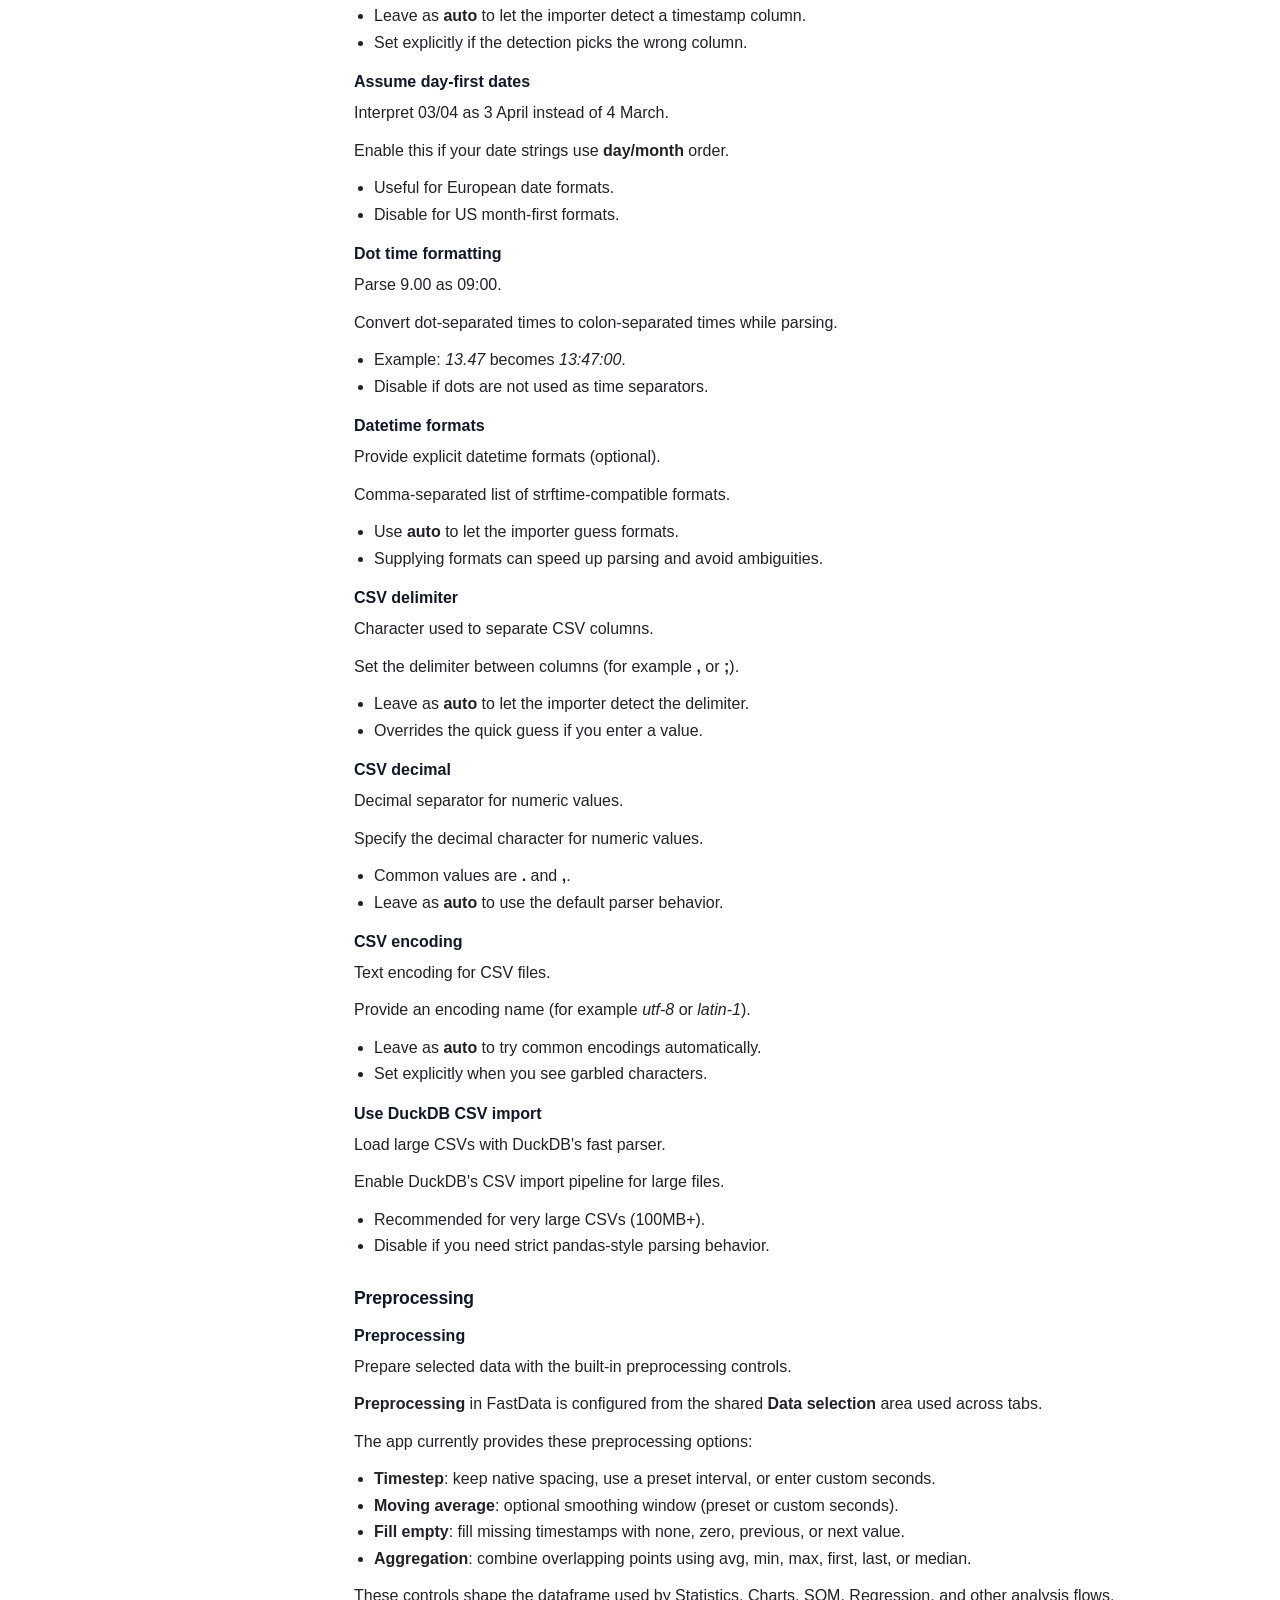
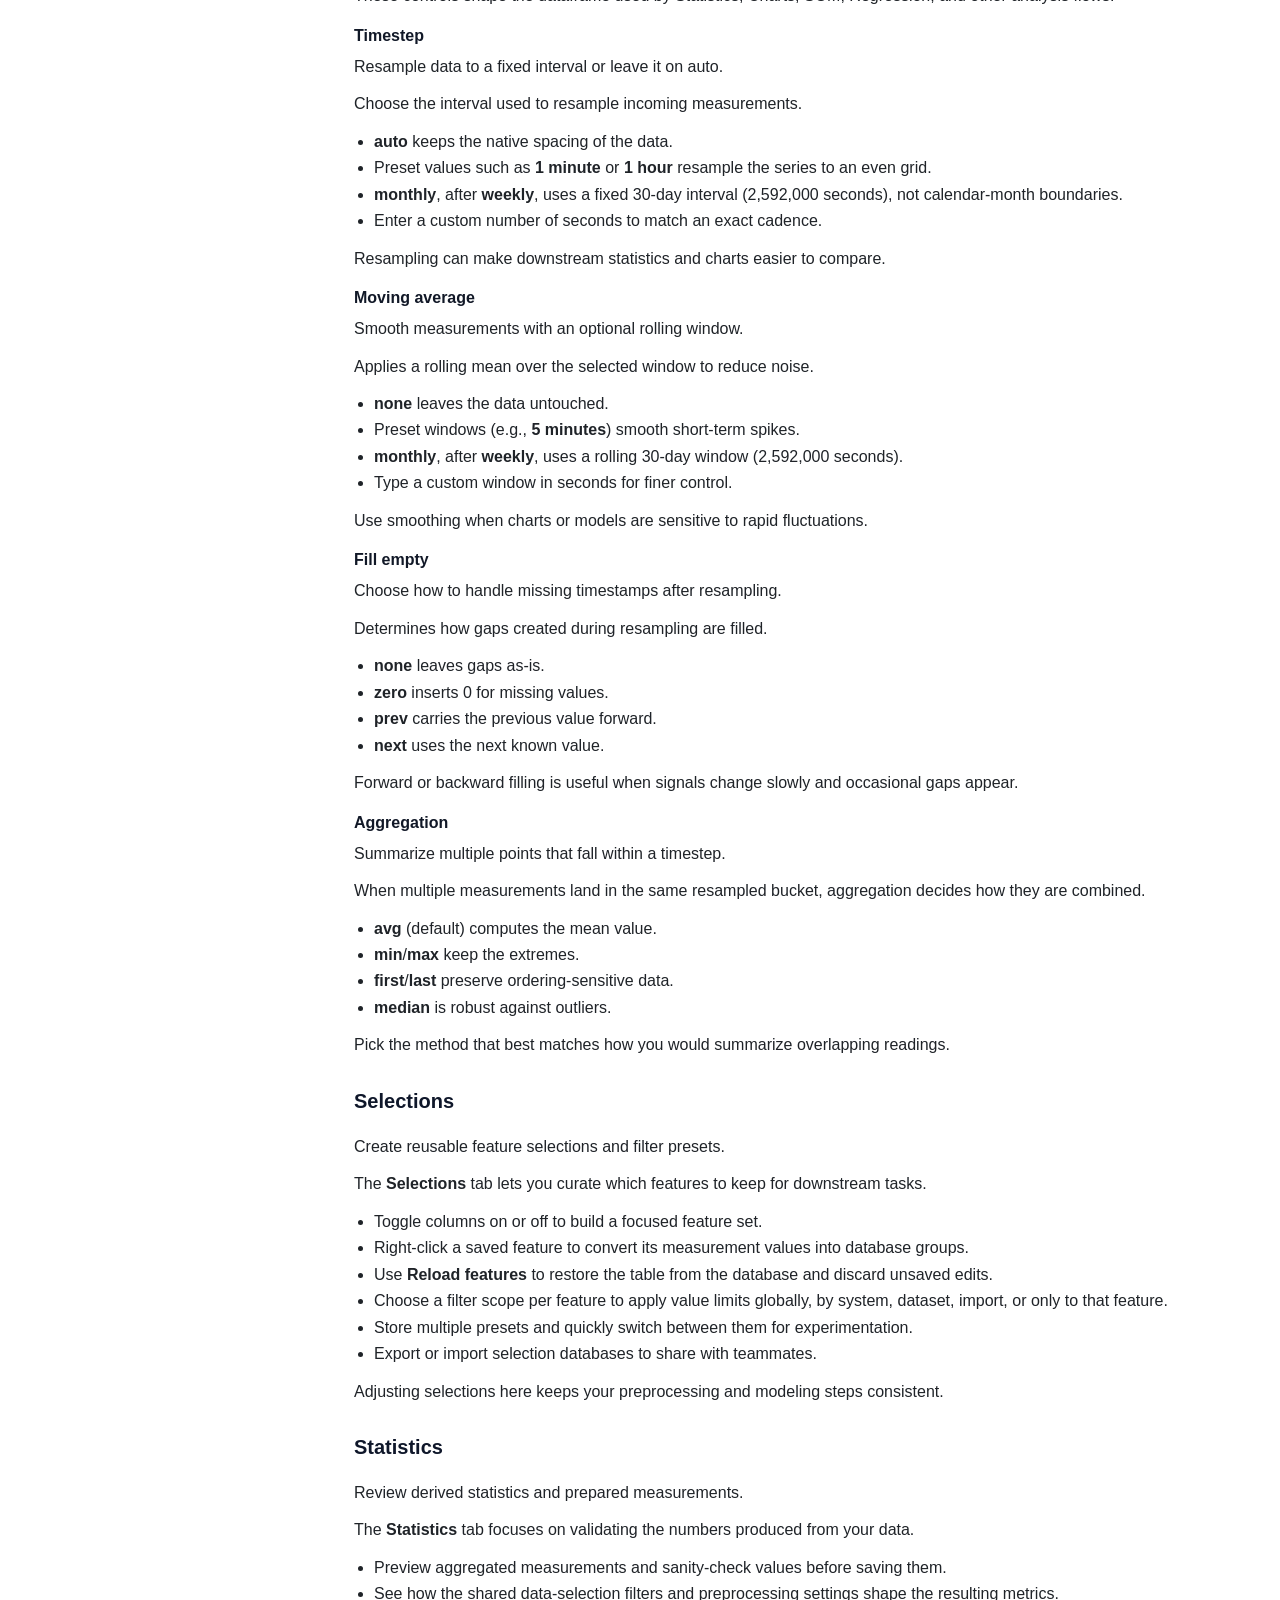
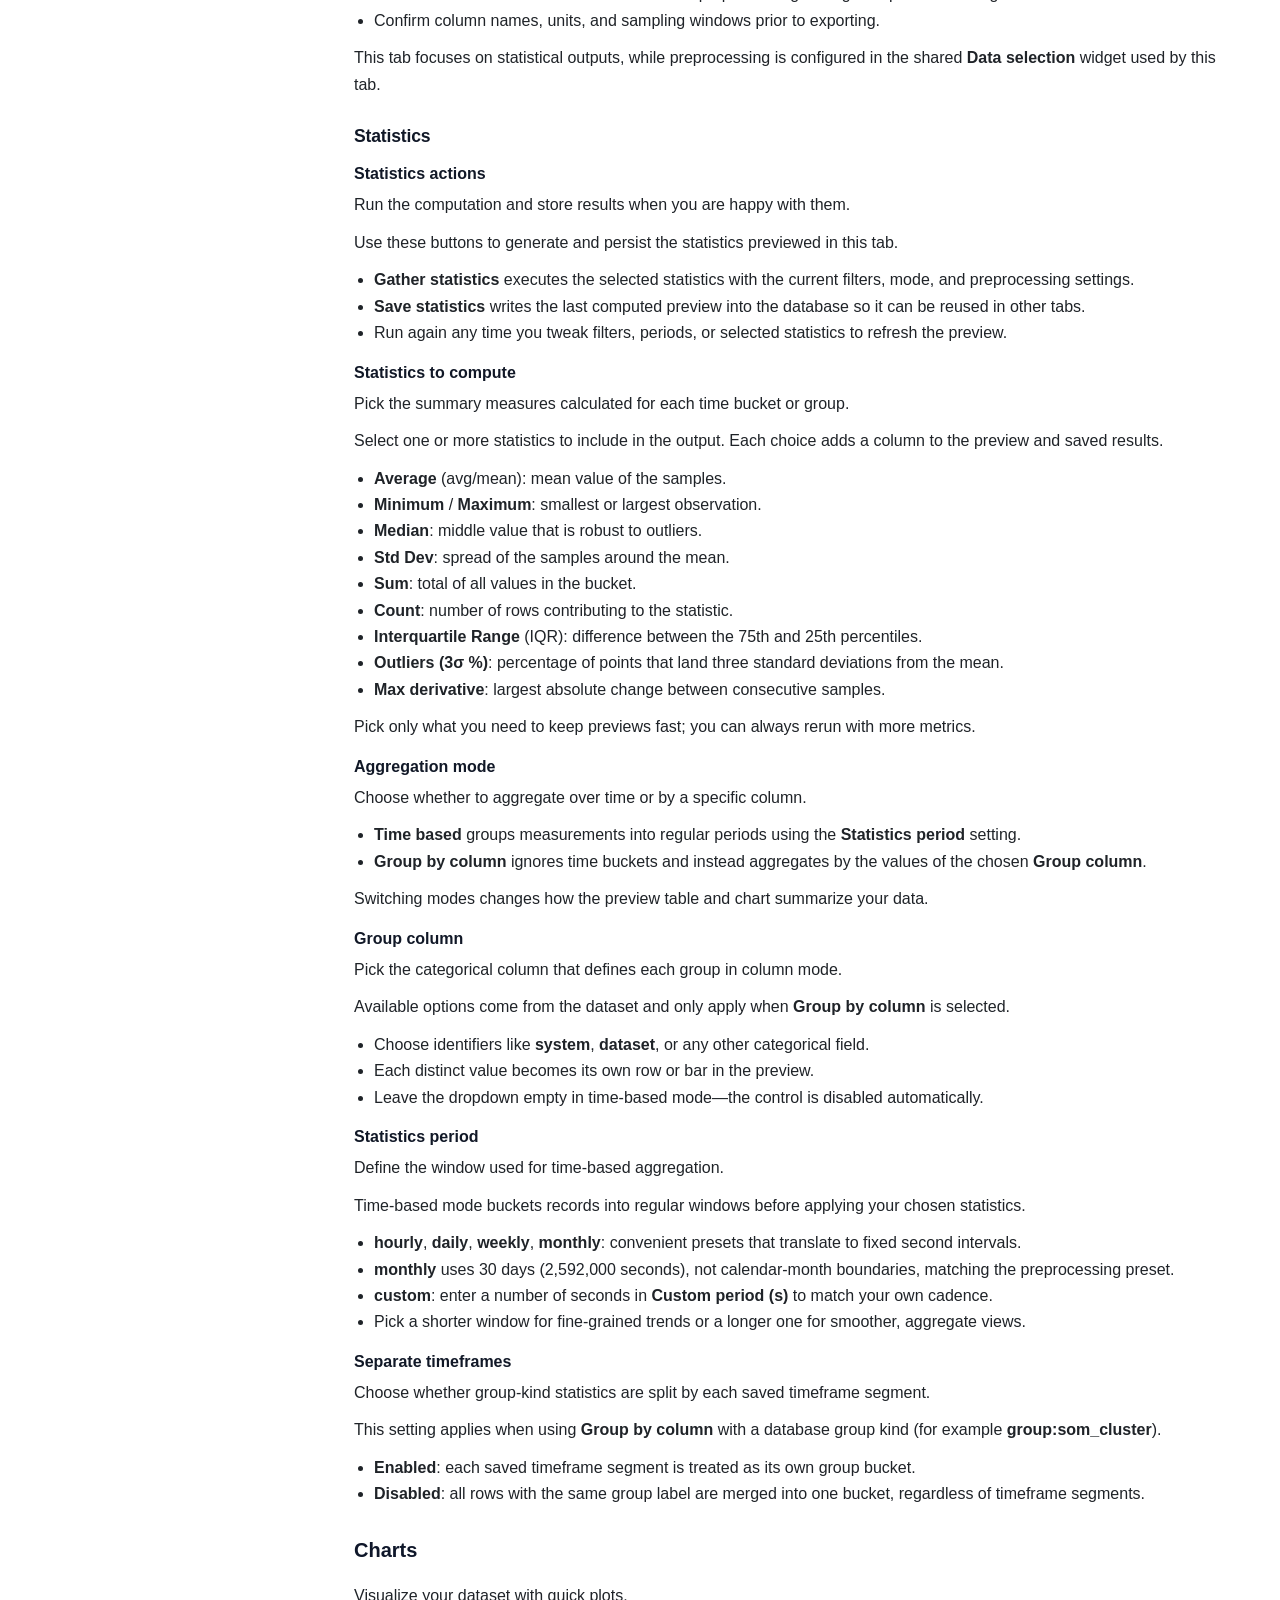
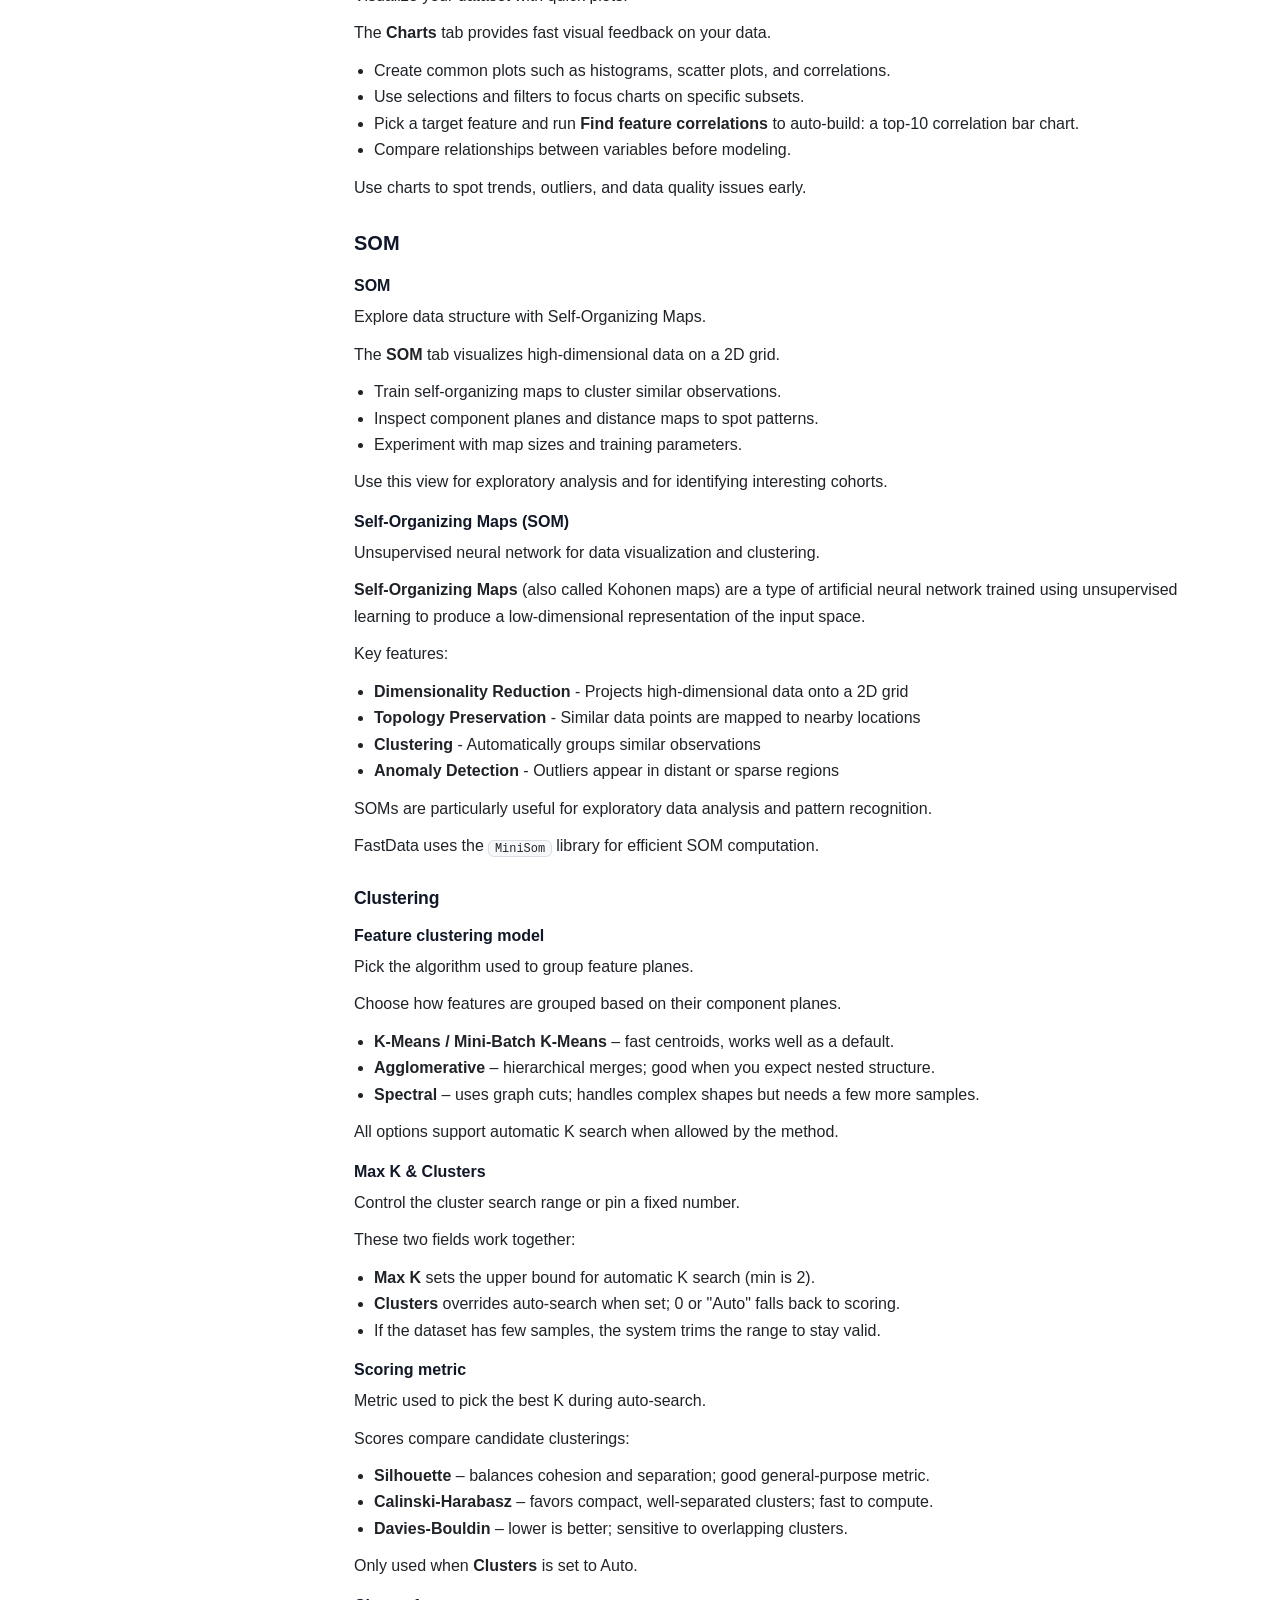
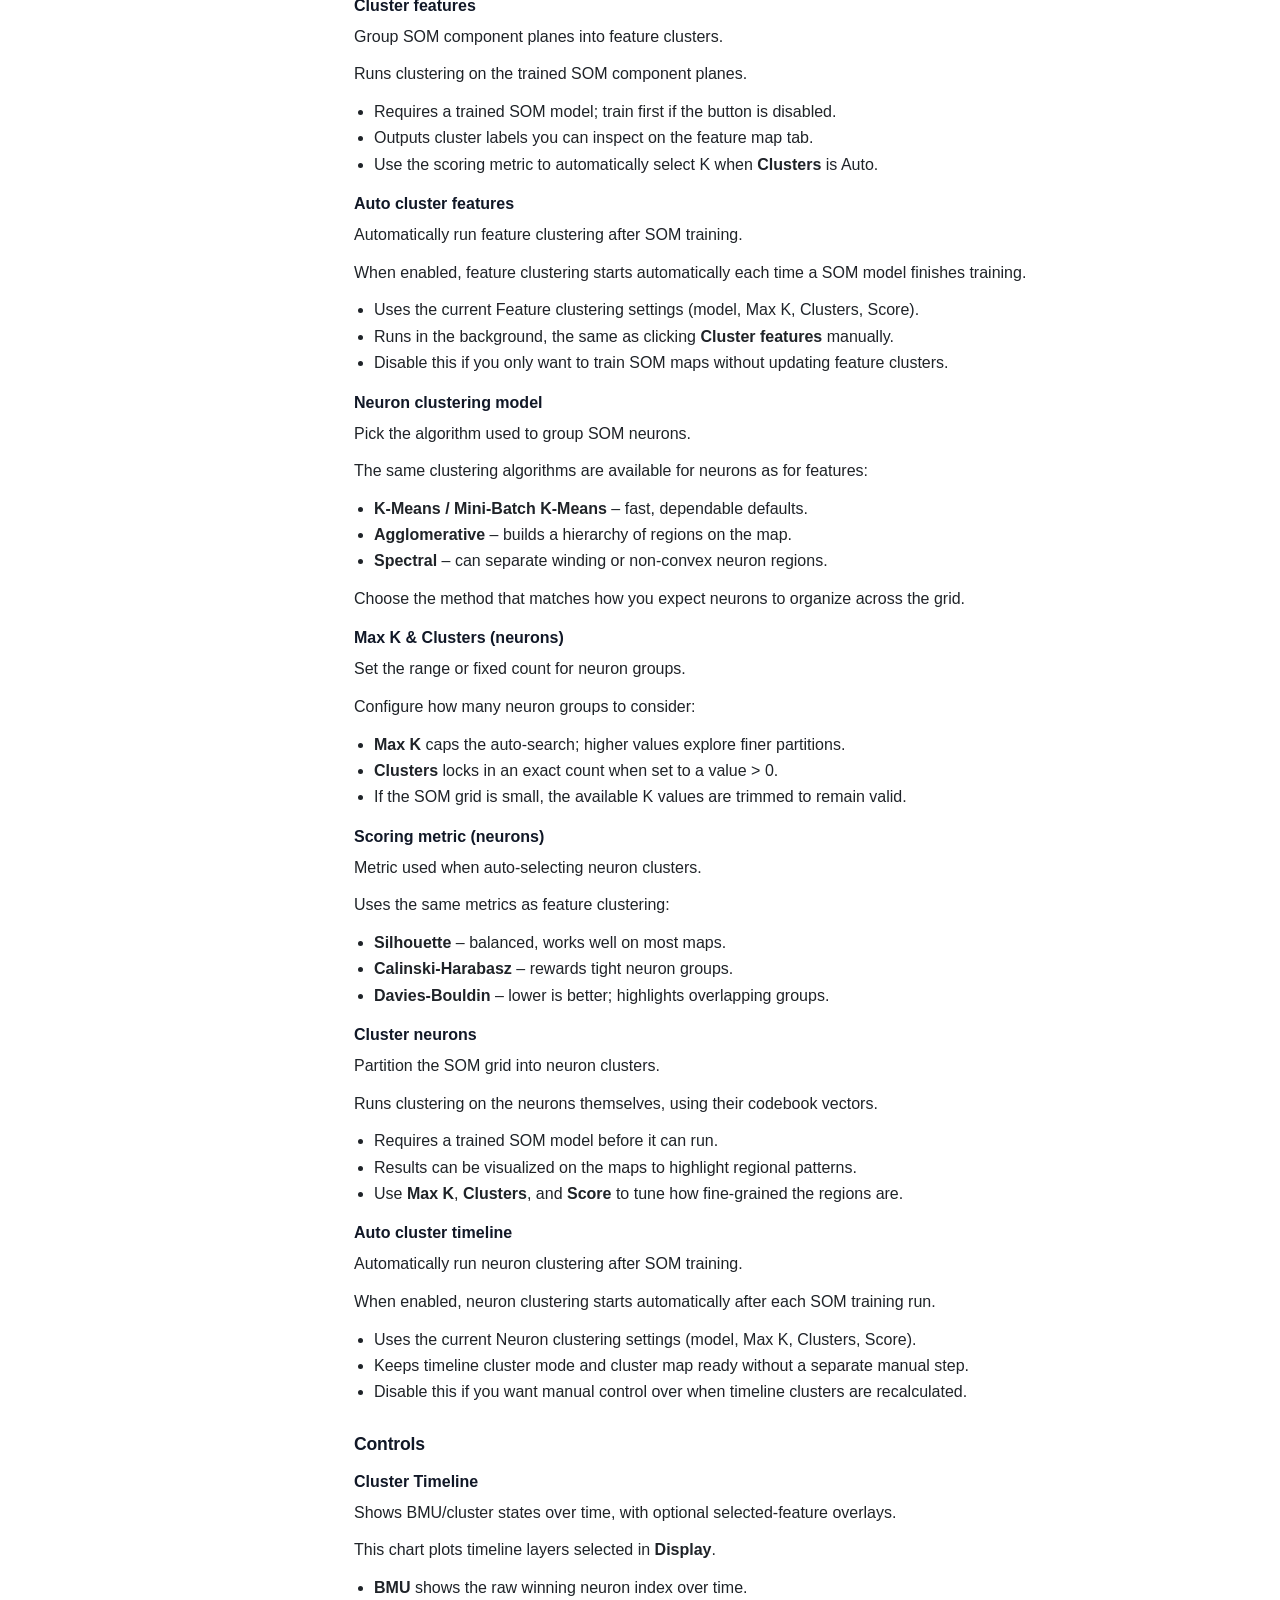
==== commit 574c6d87: "Add monthly preprocessing presets and documentation" ====
--- a/docs/index.html
+++ b/docs/index.html
@@ -11,7 +11,7 @@
 <nav>
   <h2>FastData</h2>
   <div class="meta">Context-sensitive help entries for FastData application</div>
-  <div class="meta">Updated: 2026-03-16</div>
+  <div class="meta">Updated: 2026-10-16</div>
   <div class="meta">Version: 2</div>
   <details open>
     <summary>Project</summary>
@@ -238,6 +238,7 @@
   <li>Compare subsets of data</li>
 </ul>
 <p>The selected filter set is applied to the dataframe used by downstream analysis and visualizations.</p>
+<p>Right-click an entry in Systems, Datasets, or Imports and choose Remove to permanently delete it from the database. A confirmation is required and defaults to No. Systems include their datasets and imports; datasets include their imports. Related measurements, imported tables, exclusive features and groups, and affected saved models and results are removed. Shared features and groups and original source files are kept. Deletion runs in the background and refreshes the available filters.</p>
 
 <h5>Systems and datasets</h5>
 <p>Scope results by system and dataset in one place.</p>
@@ -249,12 +250,14 @@
 </ul>
 
 <h5>Date range</h5>
-<p>Limit data between a start and end timestamp.</p>
-<p>Pick a starting and ending date/time to bound the records that are loaded, previewed, and charted.</p>
-<ul>
-  <li>Set only the start to include everything after that point.</li>
-  <li>Set only the end to include everything up to that timestamp.</li>
-  <li>Leave both empty to include the full available history.</li>
+<p>Optionally limit data between a start and end timestamp.</p>
+<p>Use the compact <b>From</b> and <b>To</b> controls and open each picker to edit its calendar/time and enable state.</p>
+<ul>
+  <li>You can enable only start, only end, or both.</li>
+  <li>Disable a boundary inside the opened picker instead of a separate always-visible checkbox.</li>
+  <li>Disabled controls show a watermark so it is clear that boundary is not active.</li>
+  <li>Enable both to focus the scope for analysis and exports.</li>
+  <li>In chart view, pan/zoom enables date range automatically; Home reset clears it automatically.</li>
 </ul>
 
 <h5>Months and groups</h5>
@@ -282,6 +285,24 @@
 </ul>
 
 <h4 id="features-data-import-options">Import Options</h4>
+<h5>Time column</h5>
+<p>Combine a separate clock column with the date column.</p>
+<p>Leave empty for automatic detection, or enter the clock column header, such as <b>Time</b>.</p>
+<p>Excel clock cells, fractions of a day, colon-separated times and dot-separated times are supported. The clock column is not imported as a measurement.</p>
+<p>Missing or invalid clocks use midnight on the recorded date. An import warning lists the affected rows so you can correct the source workbook.</p>
+
+<h5>Date and time across multiple rows</h5>
+<p>Reuse date/time cells for continuation rows.</p>
+<p>Merged Excel cells are expanded automatically, including group headers and operator labels.</p>
+<p>Enable this option for unmerged continuation rows with blank dates and times. A new date starts a new clock block.</p>
+<p>Repeated measurements are averaged by default. Disable <b>Average repeated measurements</b> to keep continuation rows as numbered sample types.</p>
+
+<h5>Average repeated measurements</h5>
+<p>Average repeated rows into one value per datetime.</p>
+<p>Enabled by default for Excel imports and CSV continuation/date-and-time blocks. Each measurement column is averaged separately at each datetime; sources, units, and existing type labels remain separate.</p>
+<p>Missing numeric values are excluded from the mean. Metadata uses the first available label for the averaged point.</p>
+<p>Disable to preserve continuation measurements as <b>Sample 1</b>, <b>Sample 2</b>, etc. Existing type labels are kept before the sample label.</p>
+
 <h5>System name</h5>
 <p>Label the imported data with a system name.</p>
 <p>Choose the <b>system</b> that owns the data you are importing.</p>
@@ -445,6 +466,7 @@
 <ul>
   <li><b>auto</b> keeps the native spacing of the data.</li>
   <li>Preset values such as <b>1 minute</b> or <b>1 hour</b> resample the series to an even grid.</li>
+  <li><b>monthly</b>, after <b>weekly</b>, uses a fixed 30-day interval (2,592,000 seconds), not calendar-month boundaries.</li>
   <li>Enter a custom number of seconds to match an exact cadence.</li>
 </ul>
 <p>Resampling can make downstream statistics and charts easier to compare.</p>
@@ -455,6 +477,7 @@
 <ul>
   <li><b>none</b> leaves the data untouched.</li>
   <li>Preset windows (e.g., <b>5 minutes</b>) smooth short-term spikes.</li>
+  <li><b>monthly</b>, after <b>weekly</b>, uses a rolling 30-day window (2,592,000 seconds).</li>
   <li>Type a custom window in seconds for finer control.</li>
 </ul>
 <p>Use smoothing when charts or models are sensitive to rapid fluctuations.</p>
@@ -554,6 +577,7 @@
 <p>Time-based mode buckets records into regular windows before applying your chosen statistics.</p>
 <ul>
   <li><b>hourly</b>, <b>daily</b>, <b>weekly</b>, <b>monthly</b>: convenient presets that translate to fixed second intervals.</li>
+  <li><b>monthly</b> uses 30 days (2,592,000 seconds), not calendar-month boundaries, matching the preprocessing preset.</li>
   <li><b>custom</b>: enter a number of seconds in <b>Custom period (s)</b> to match your own cadence.</li>
   <li>Pick a shorter window for fine-grained trends or a longer one for smoother, aggregate views.</li>
 </ul>
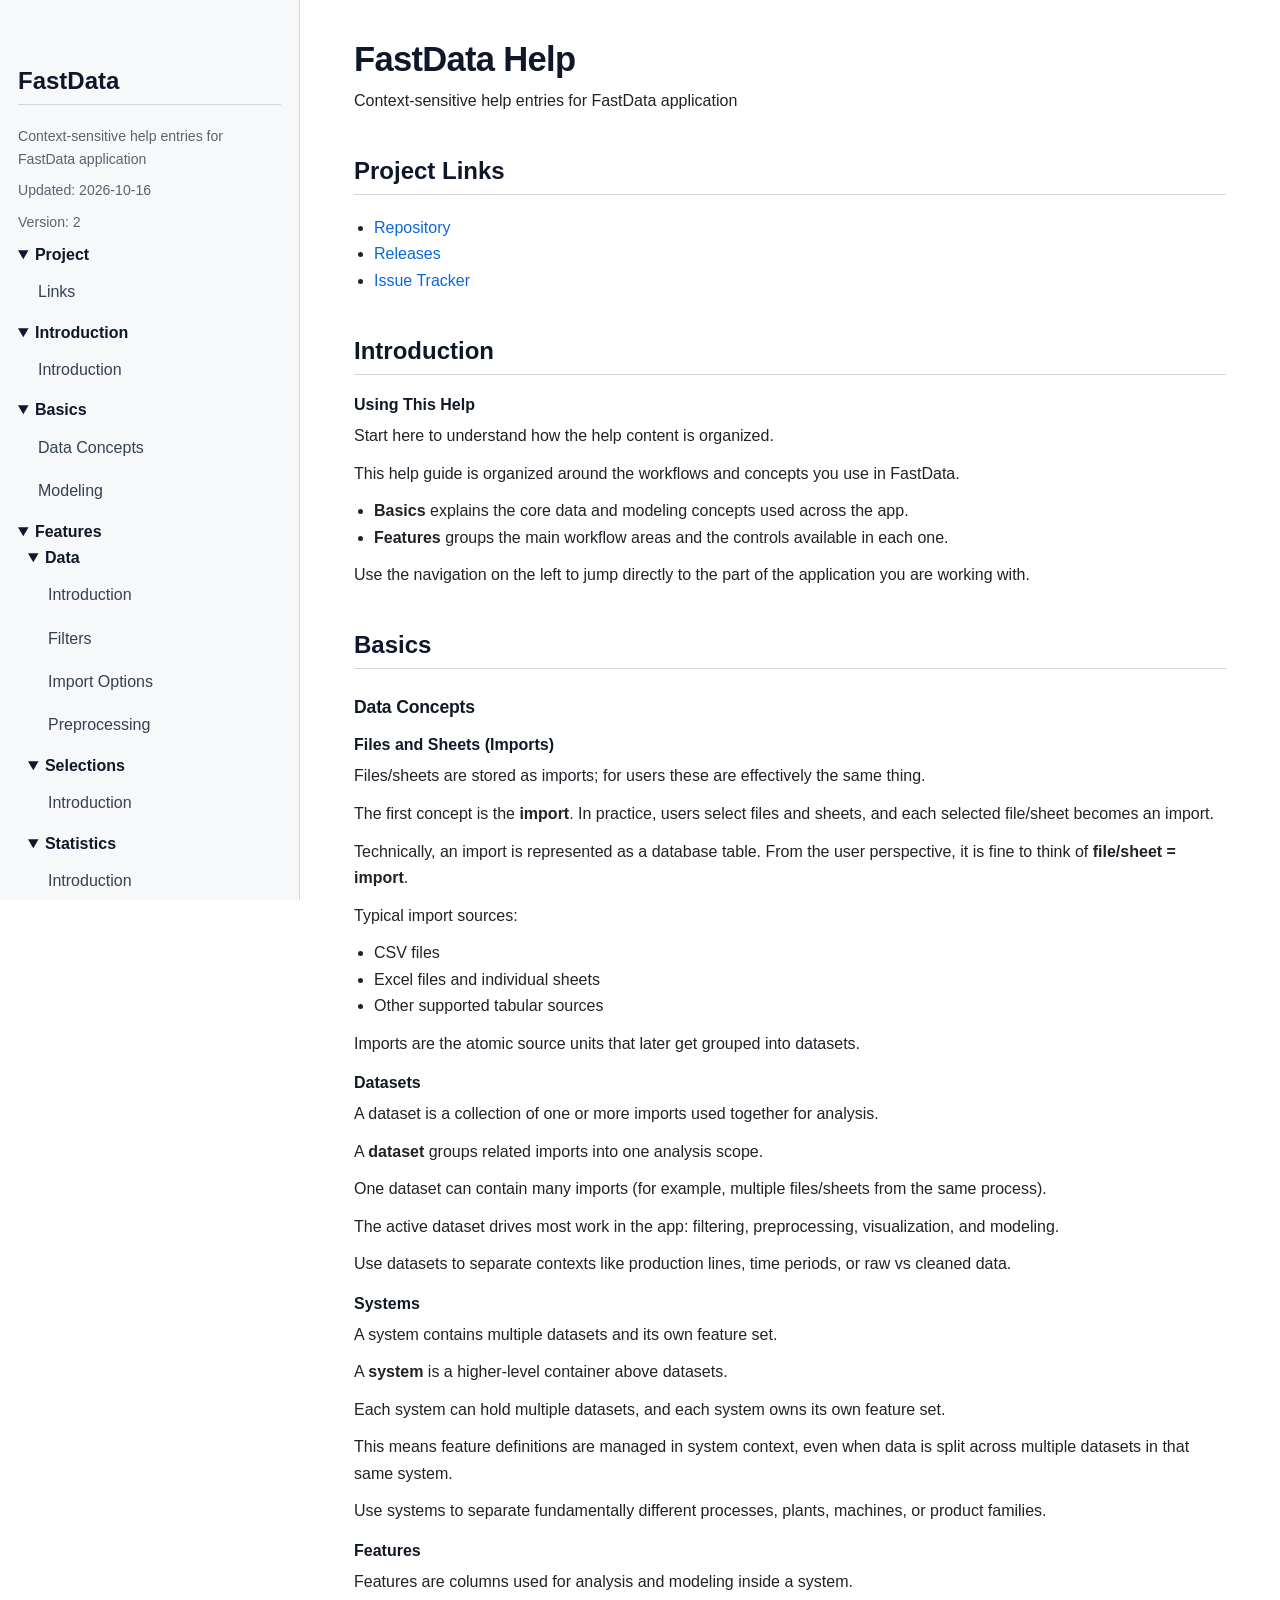
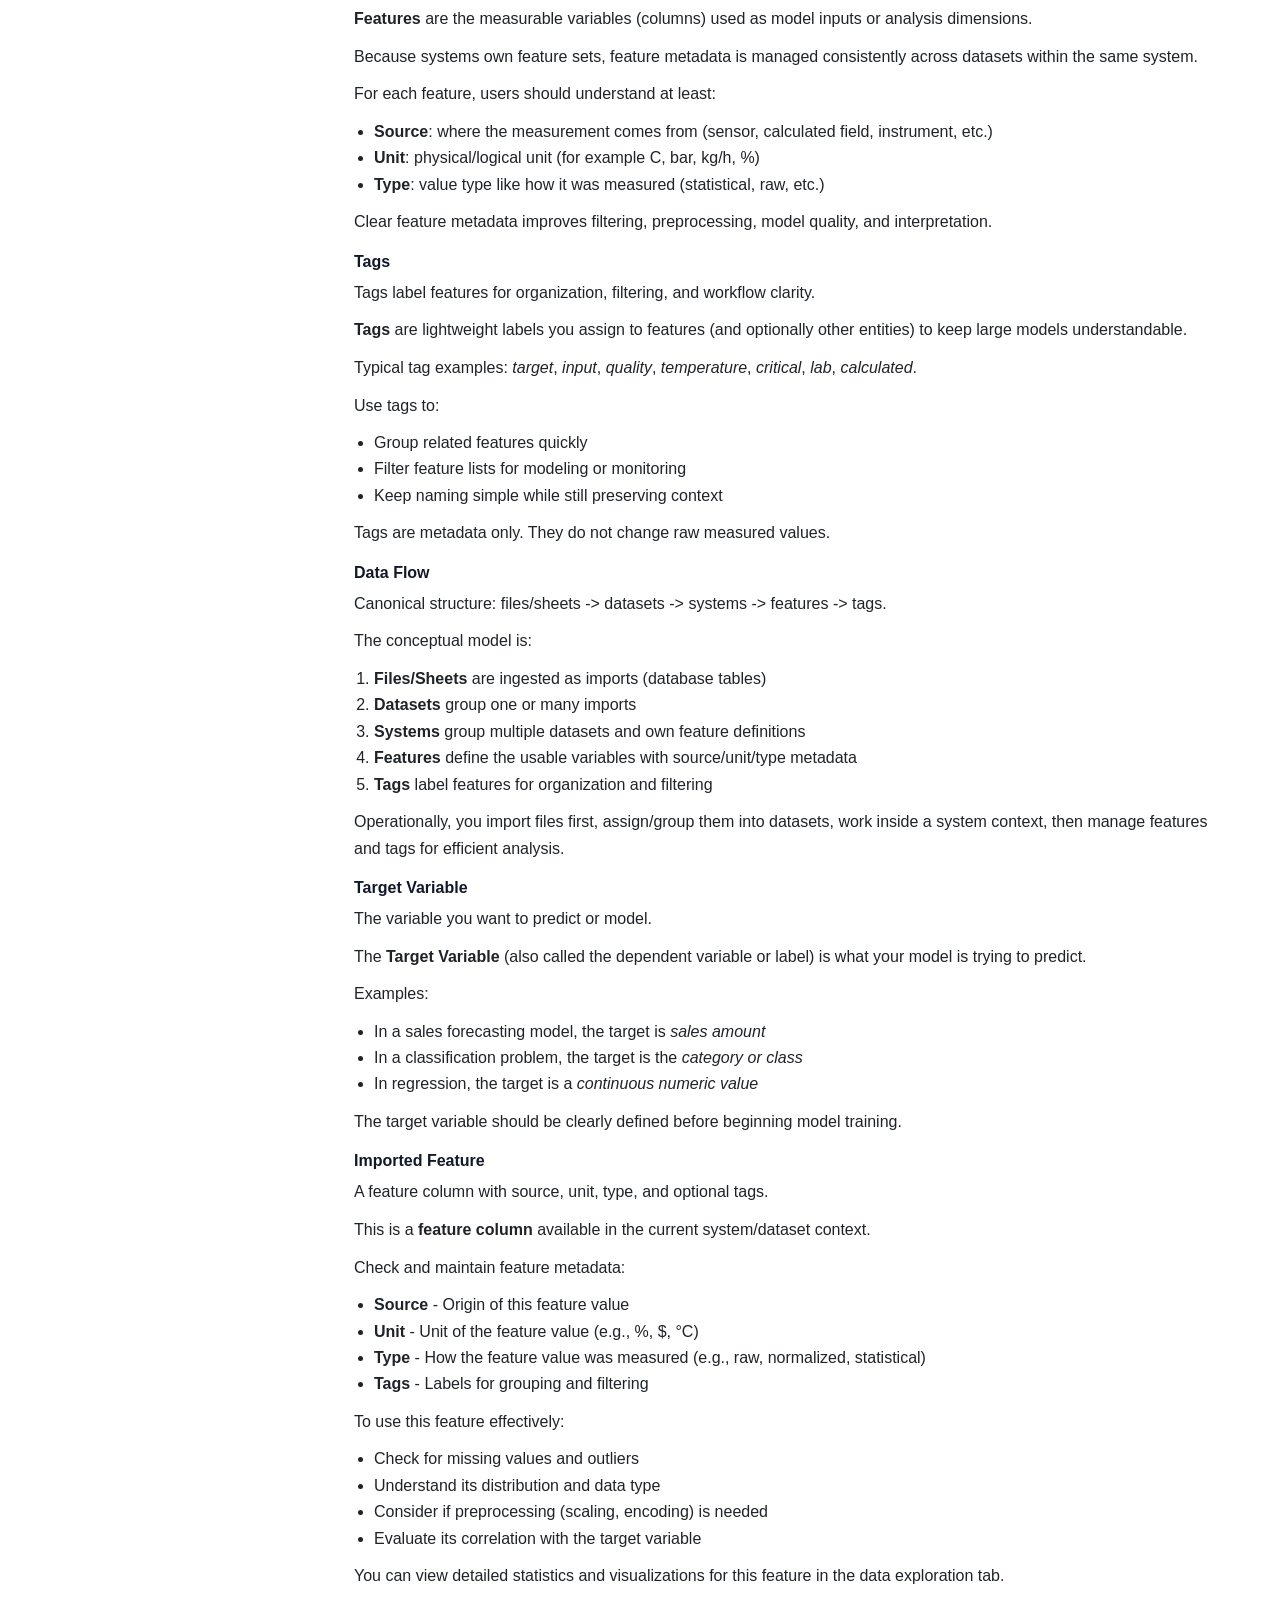
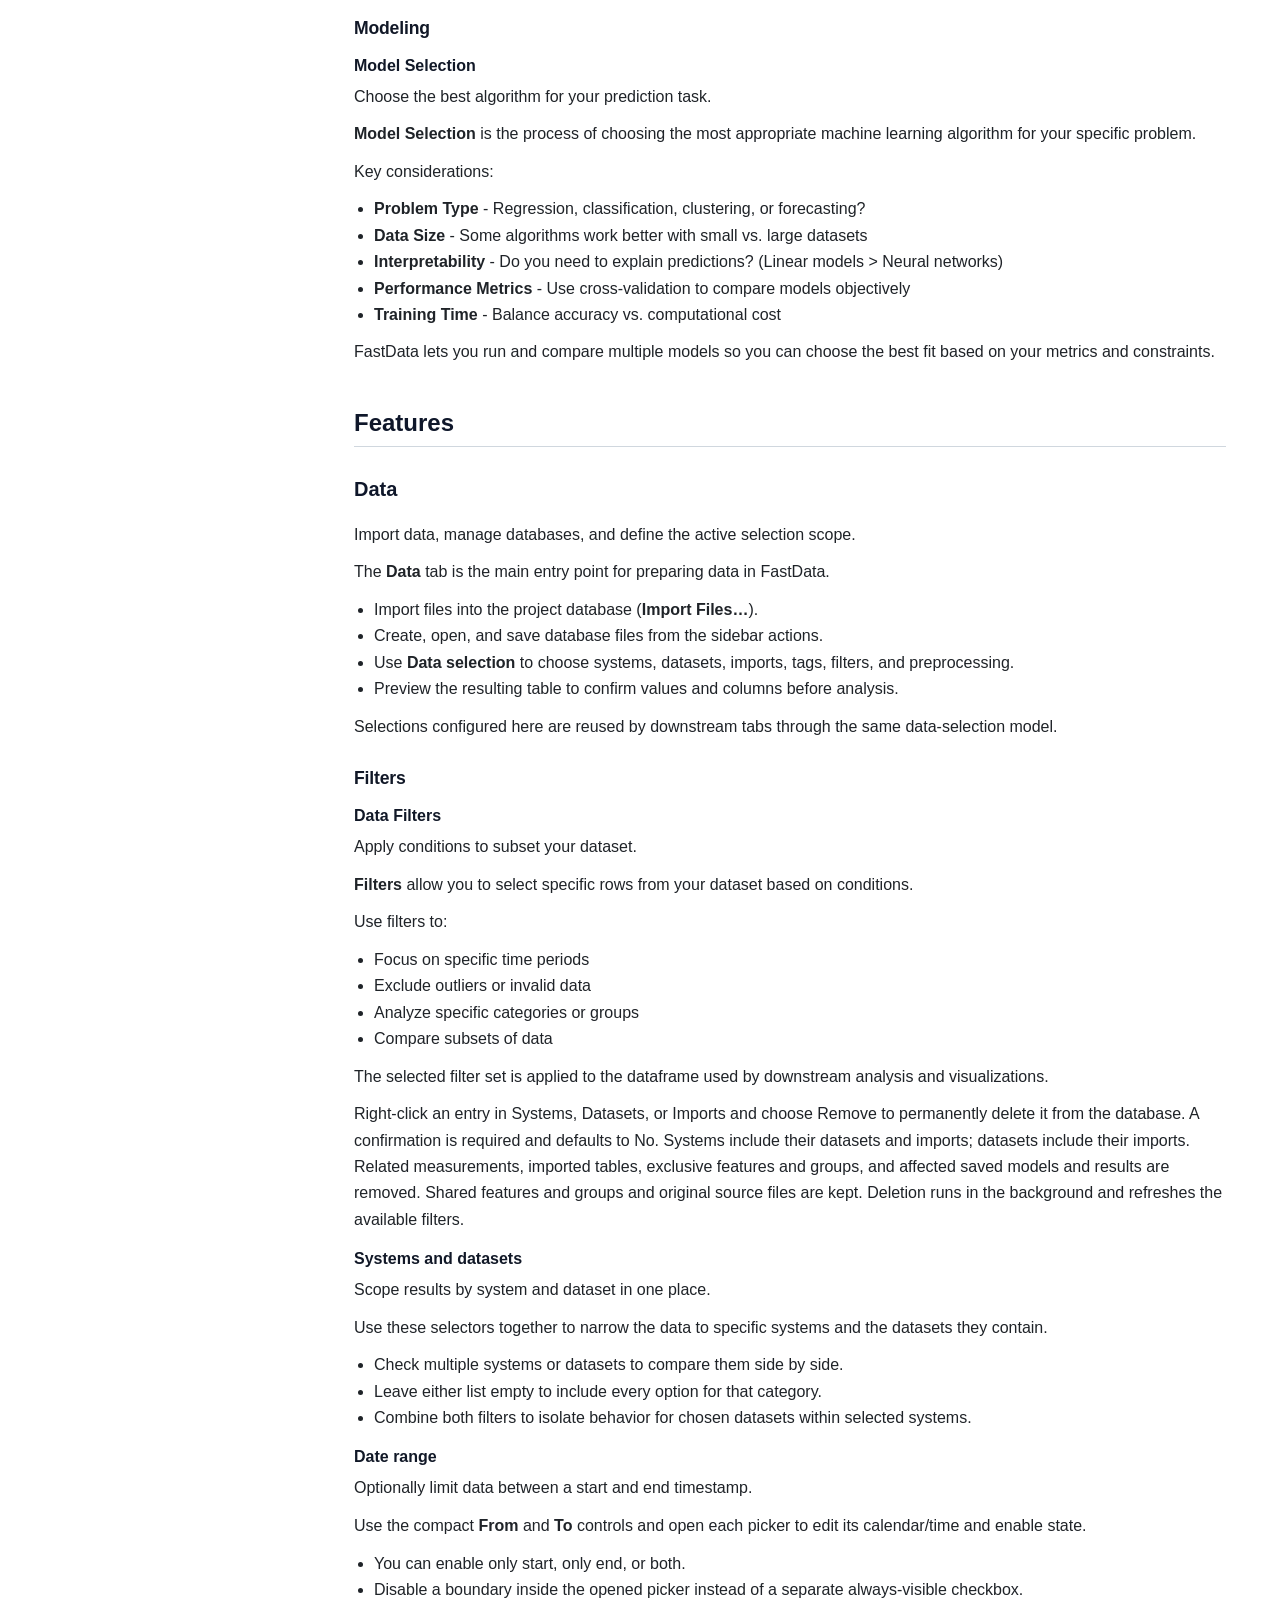
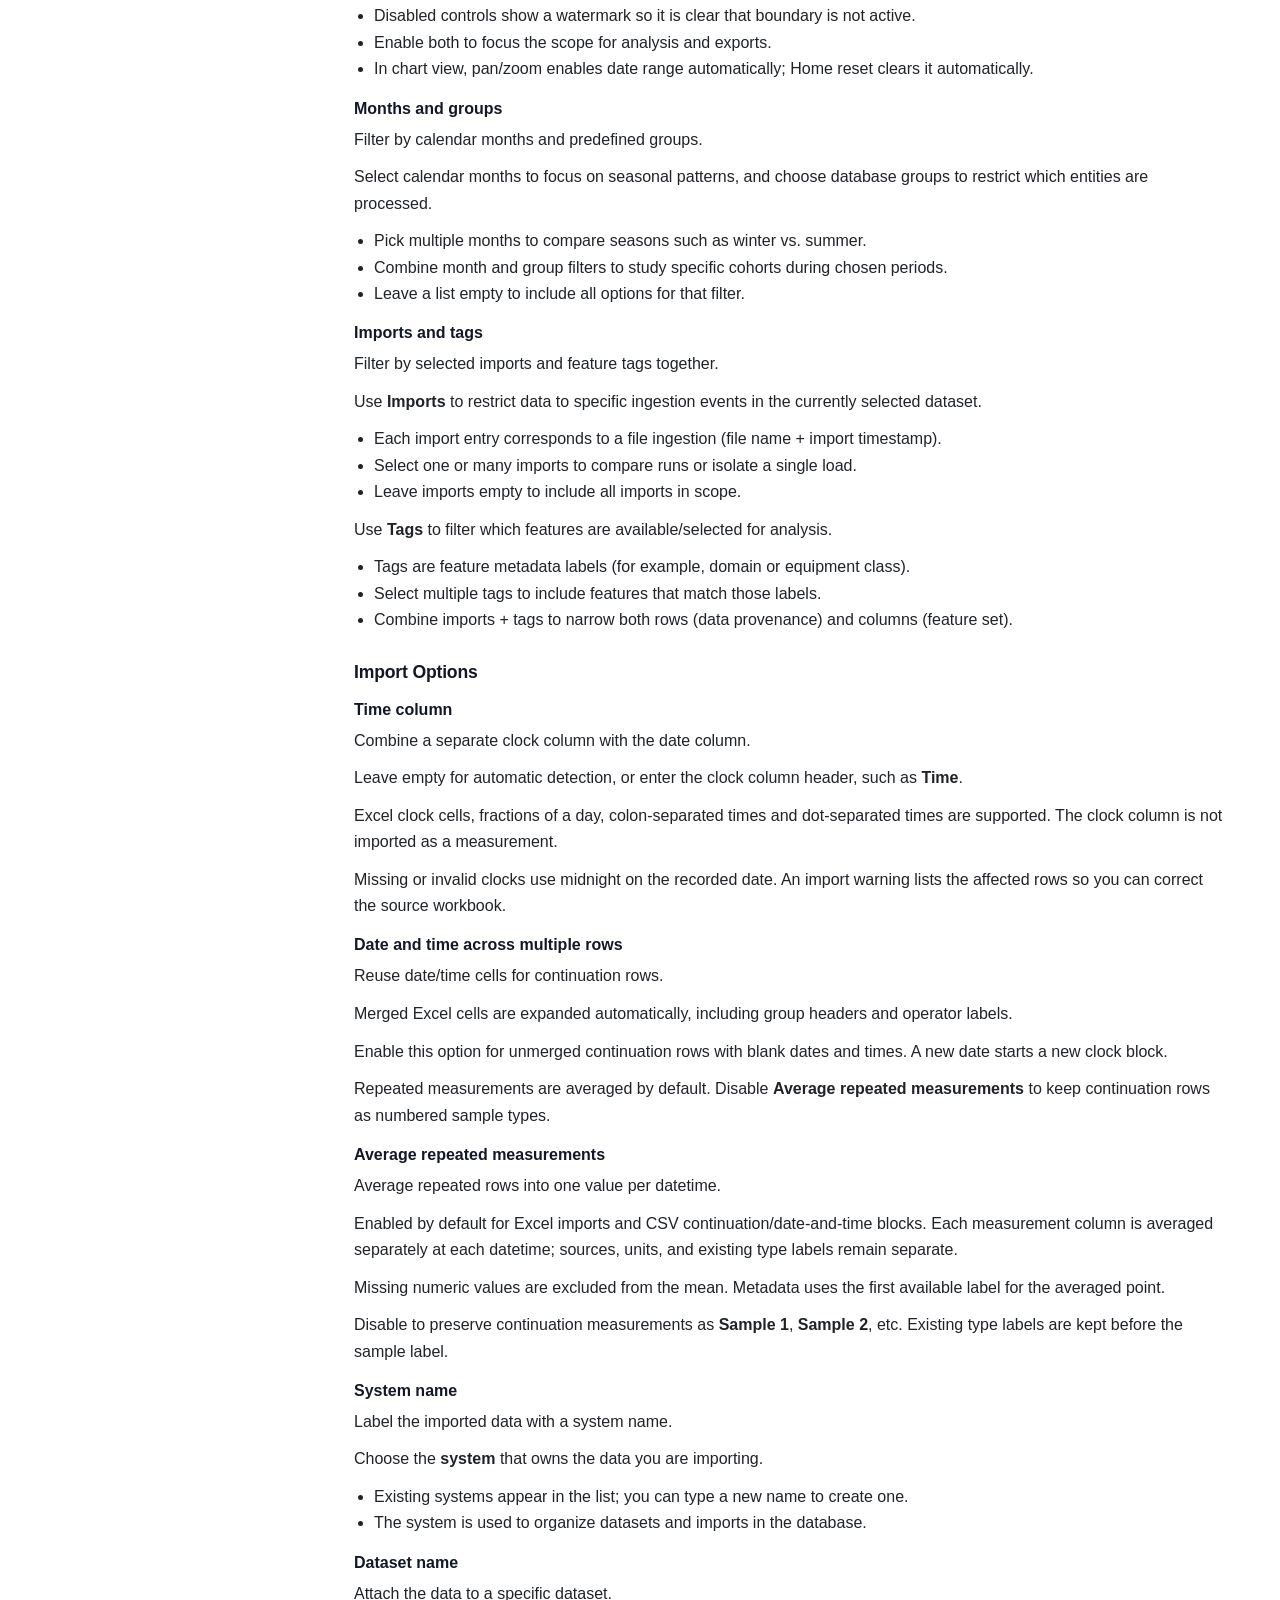
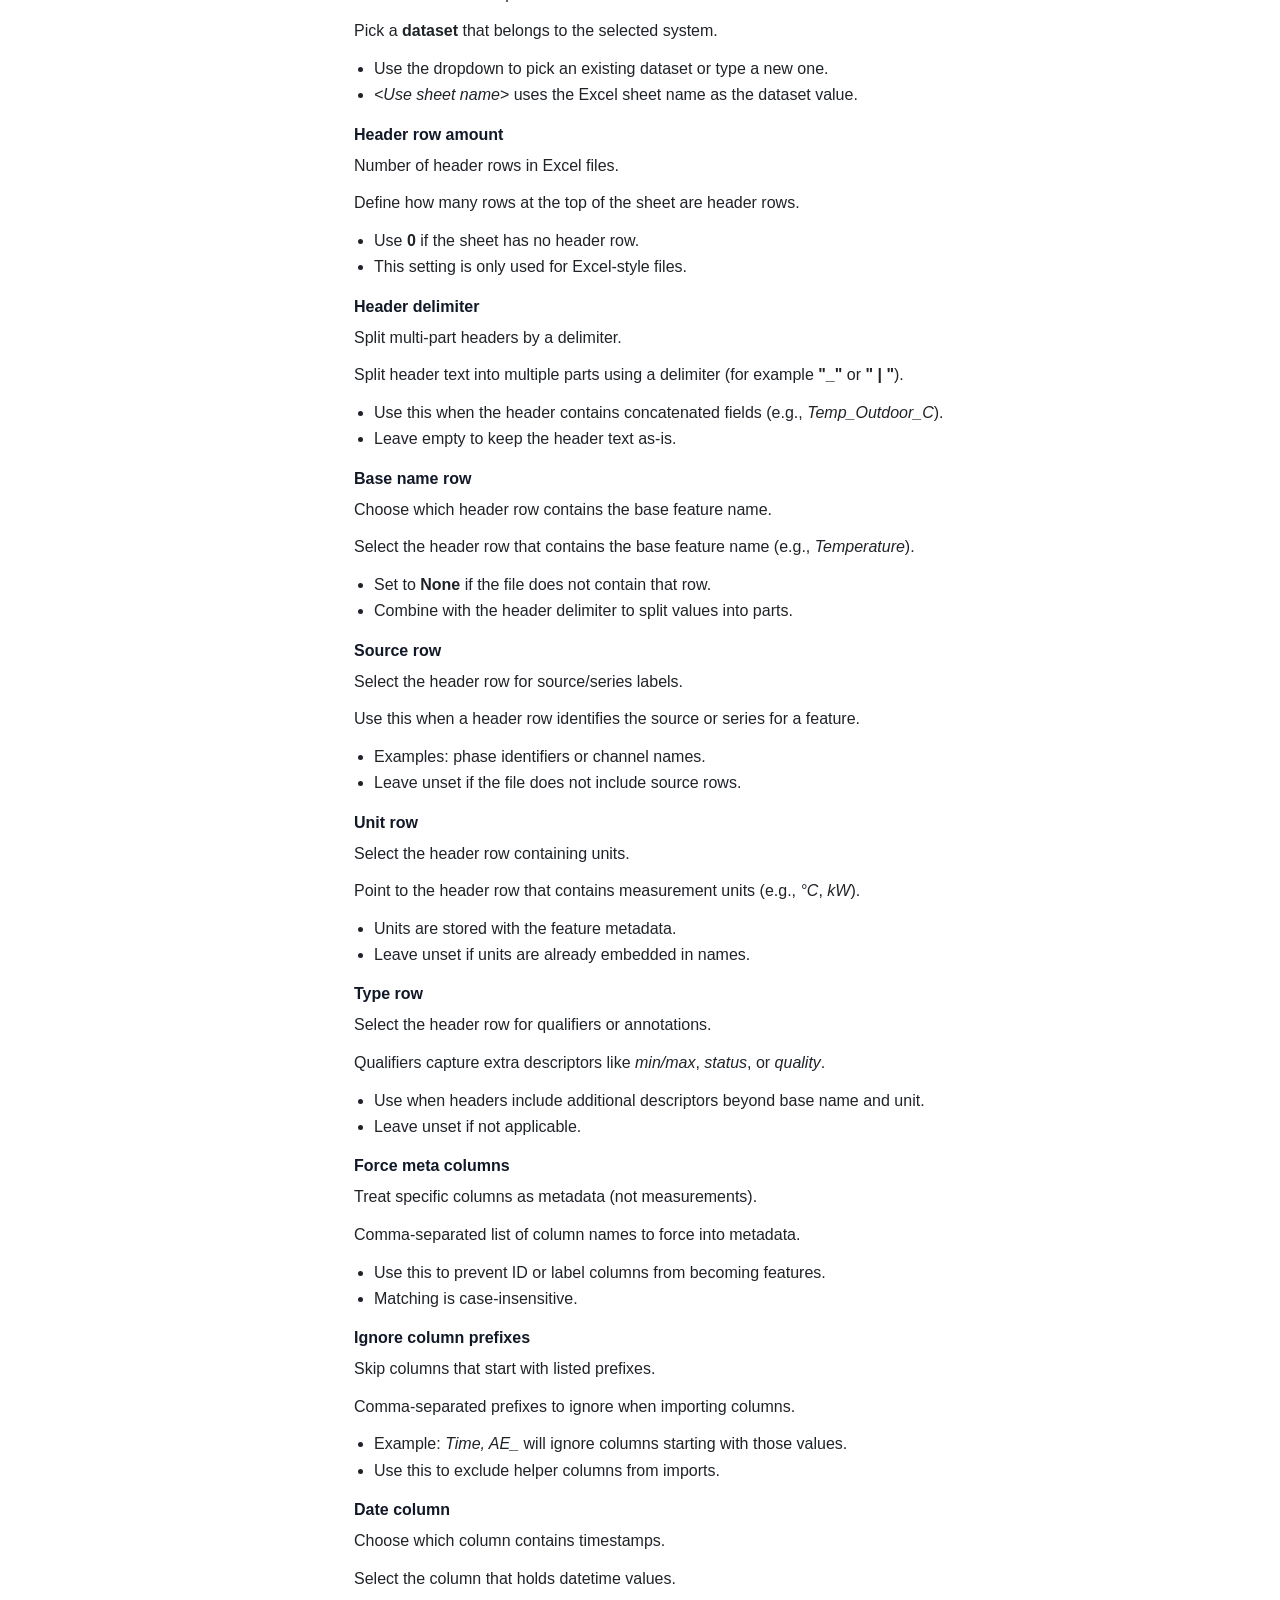
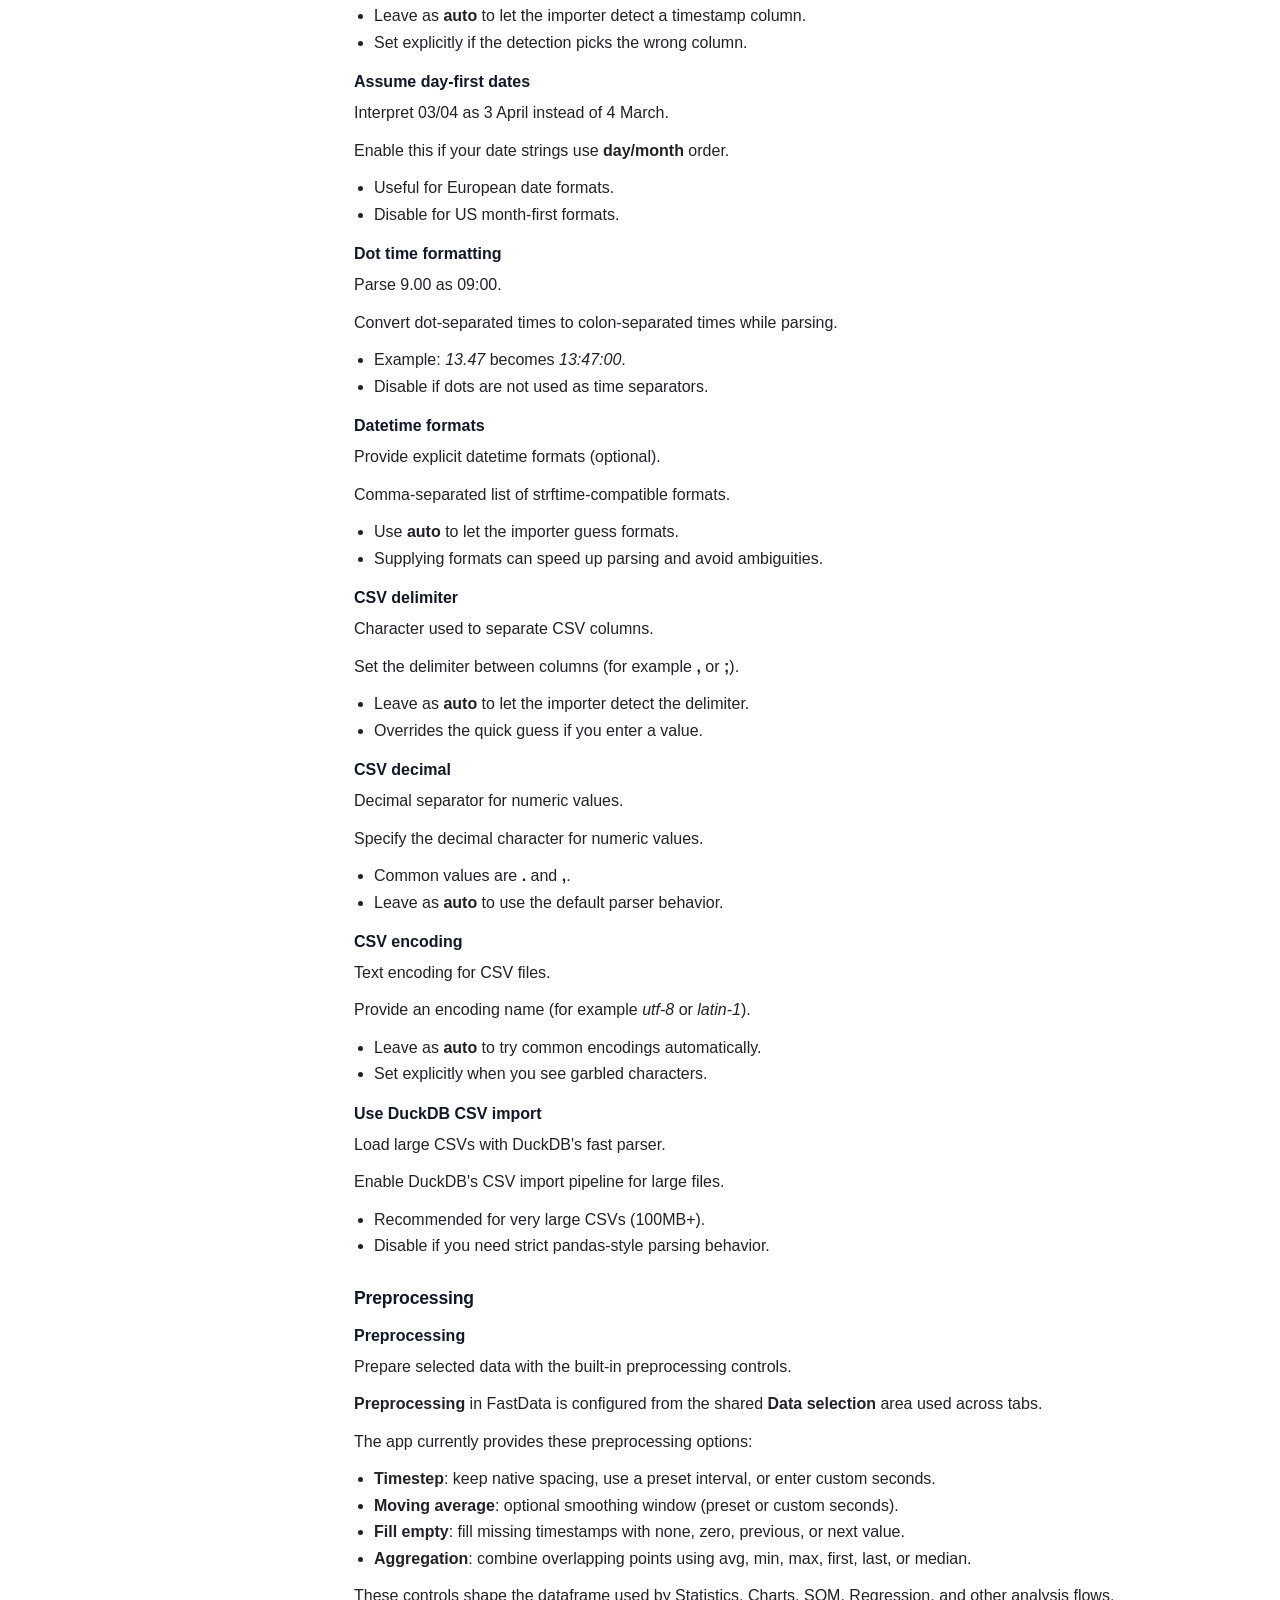
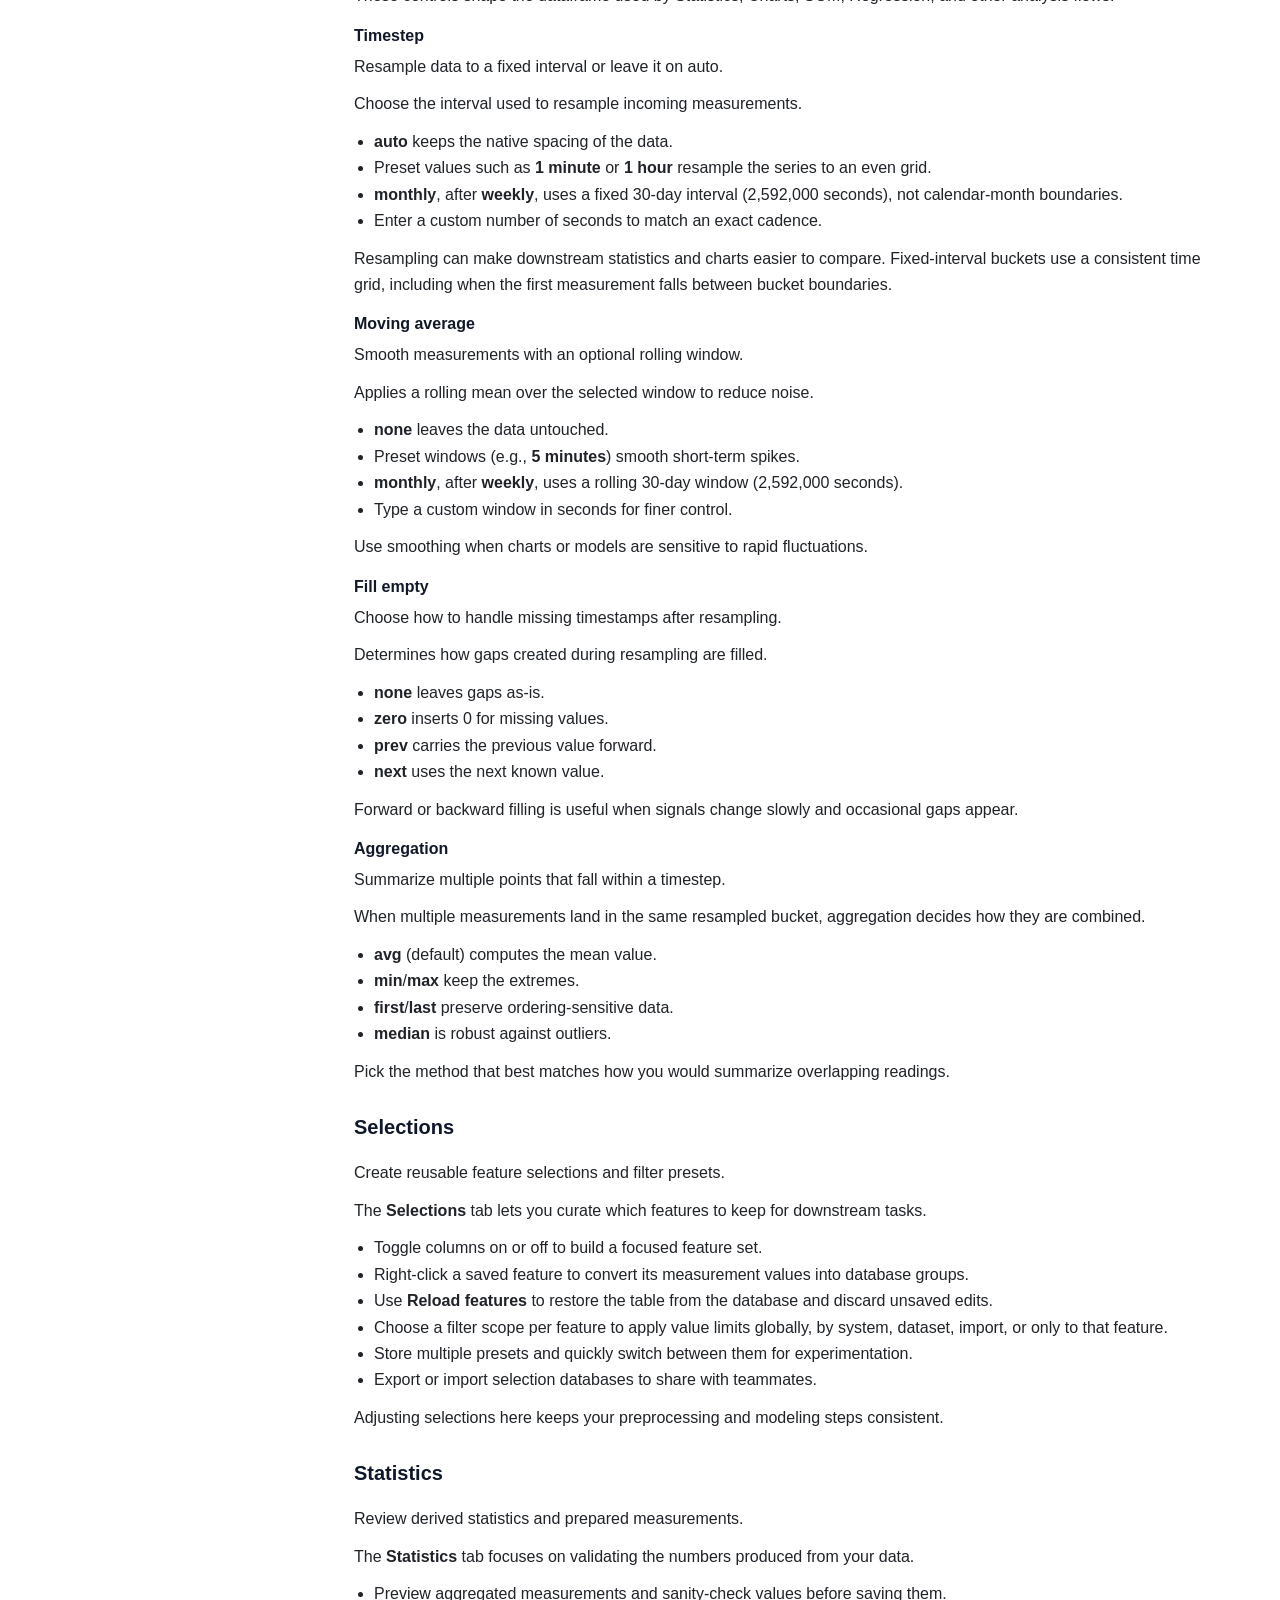
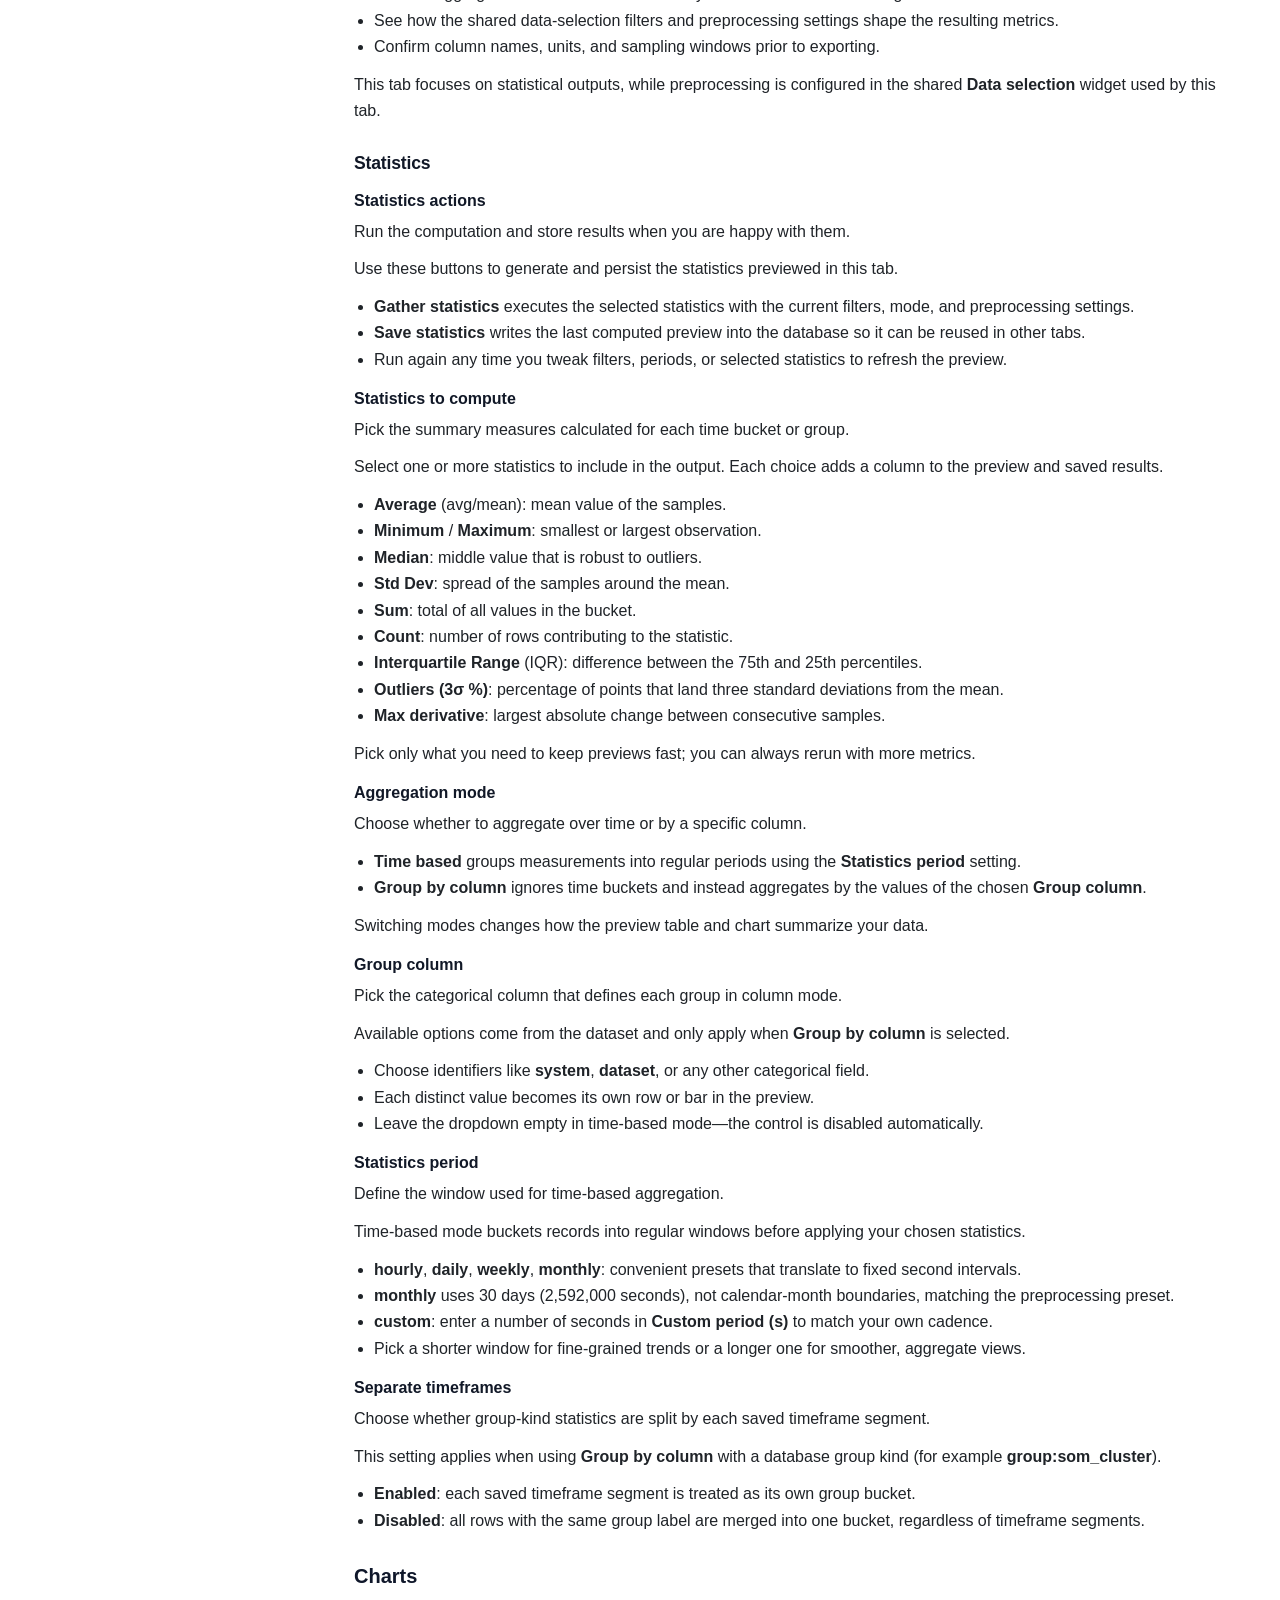
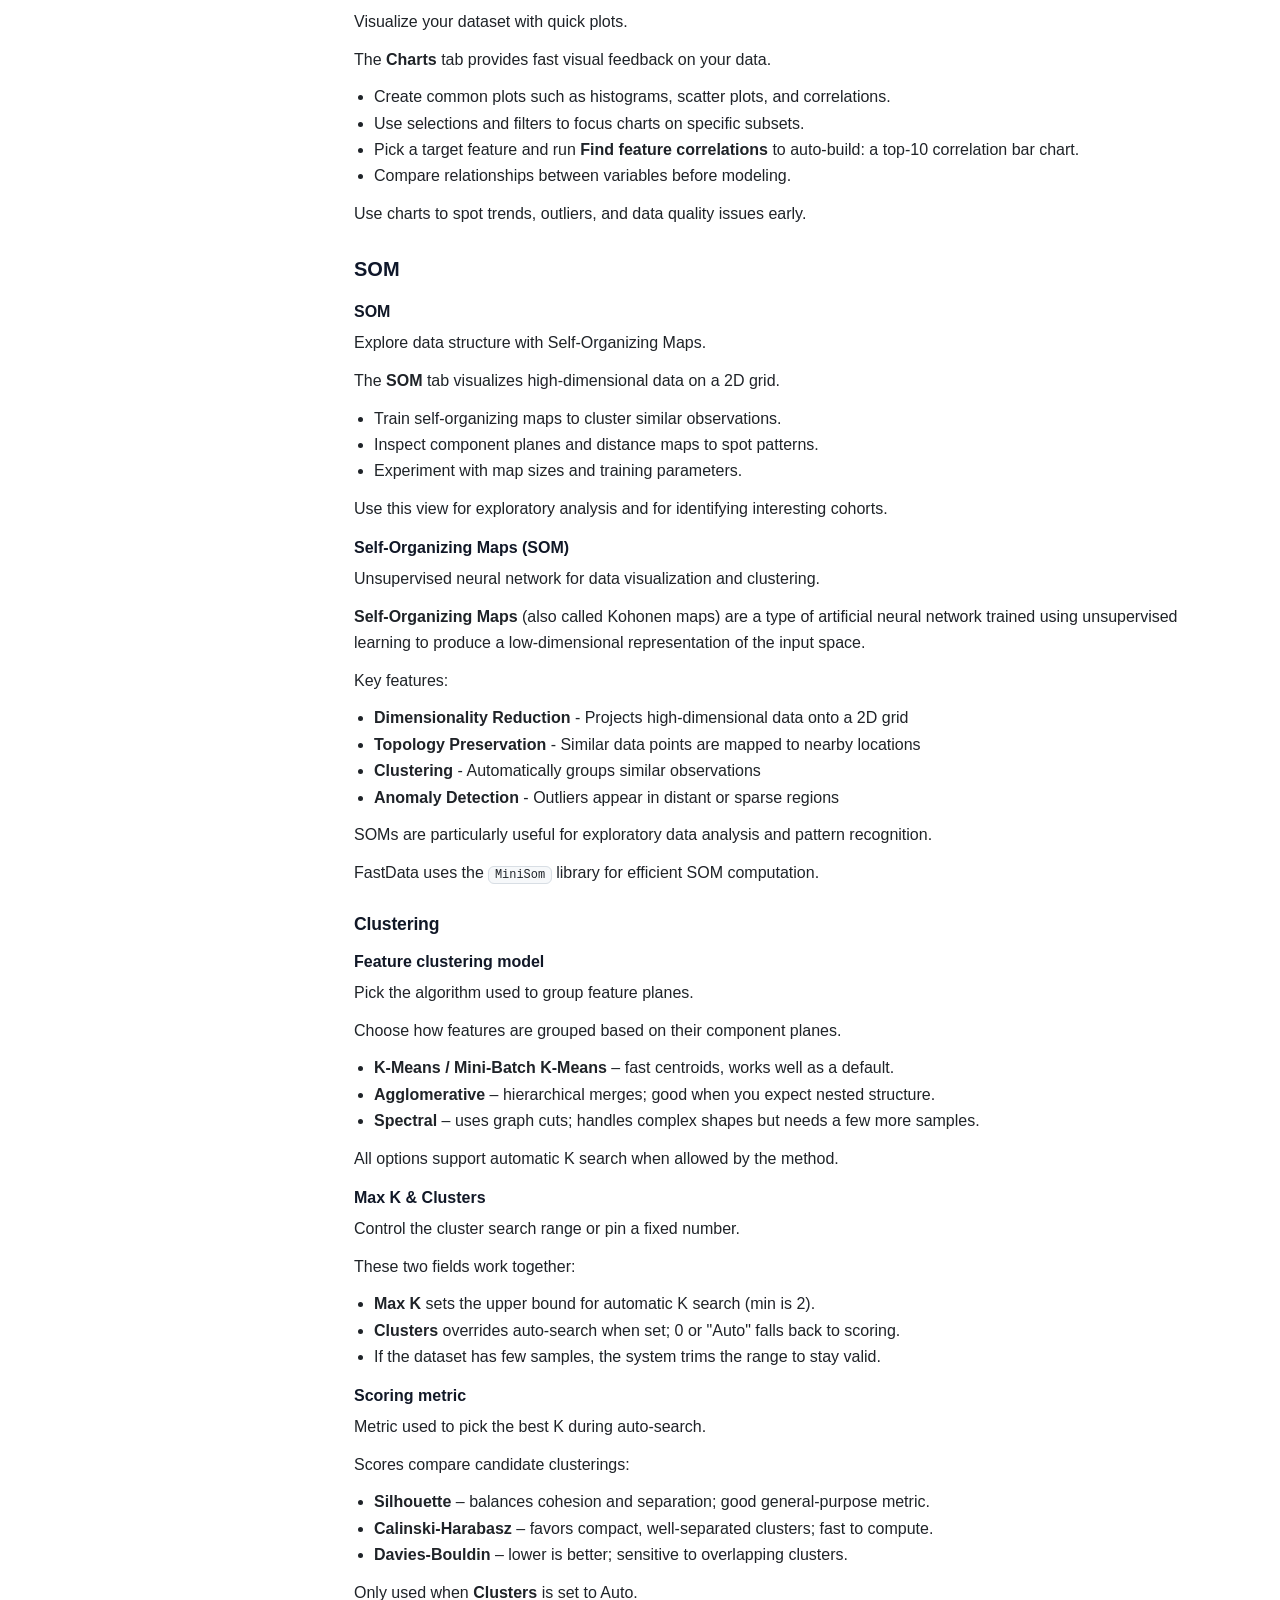
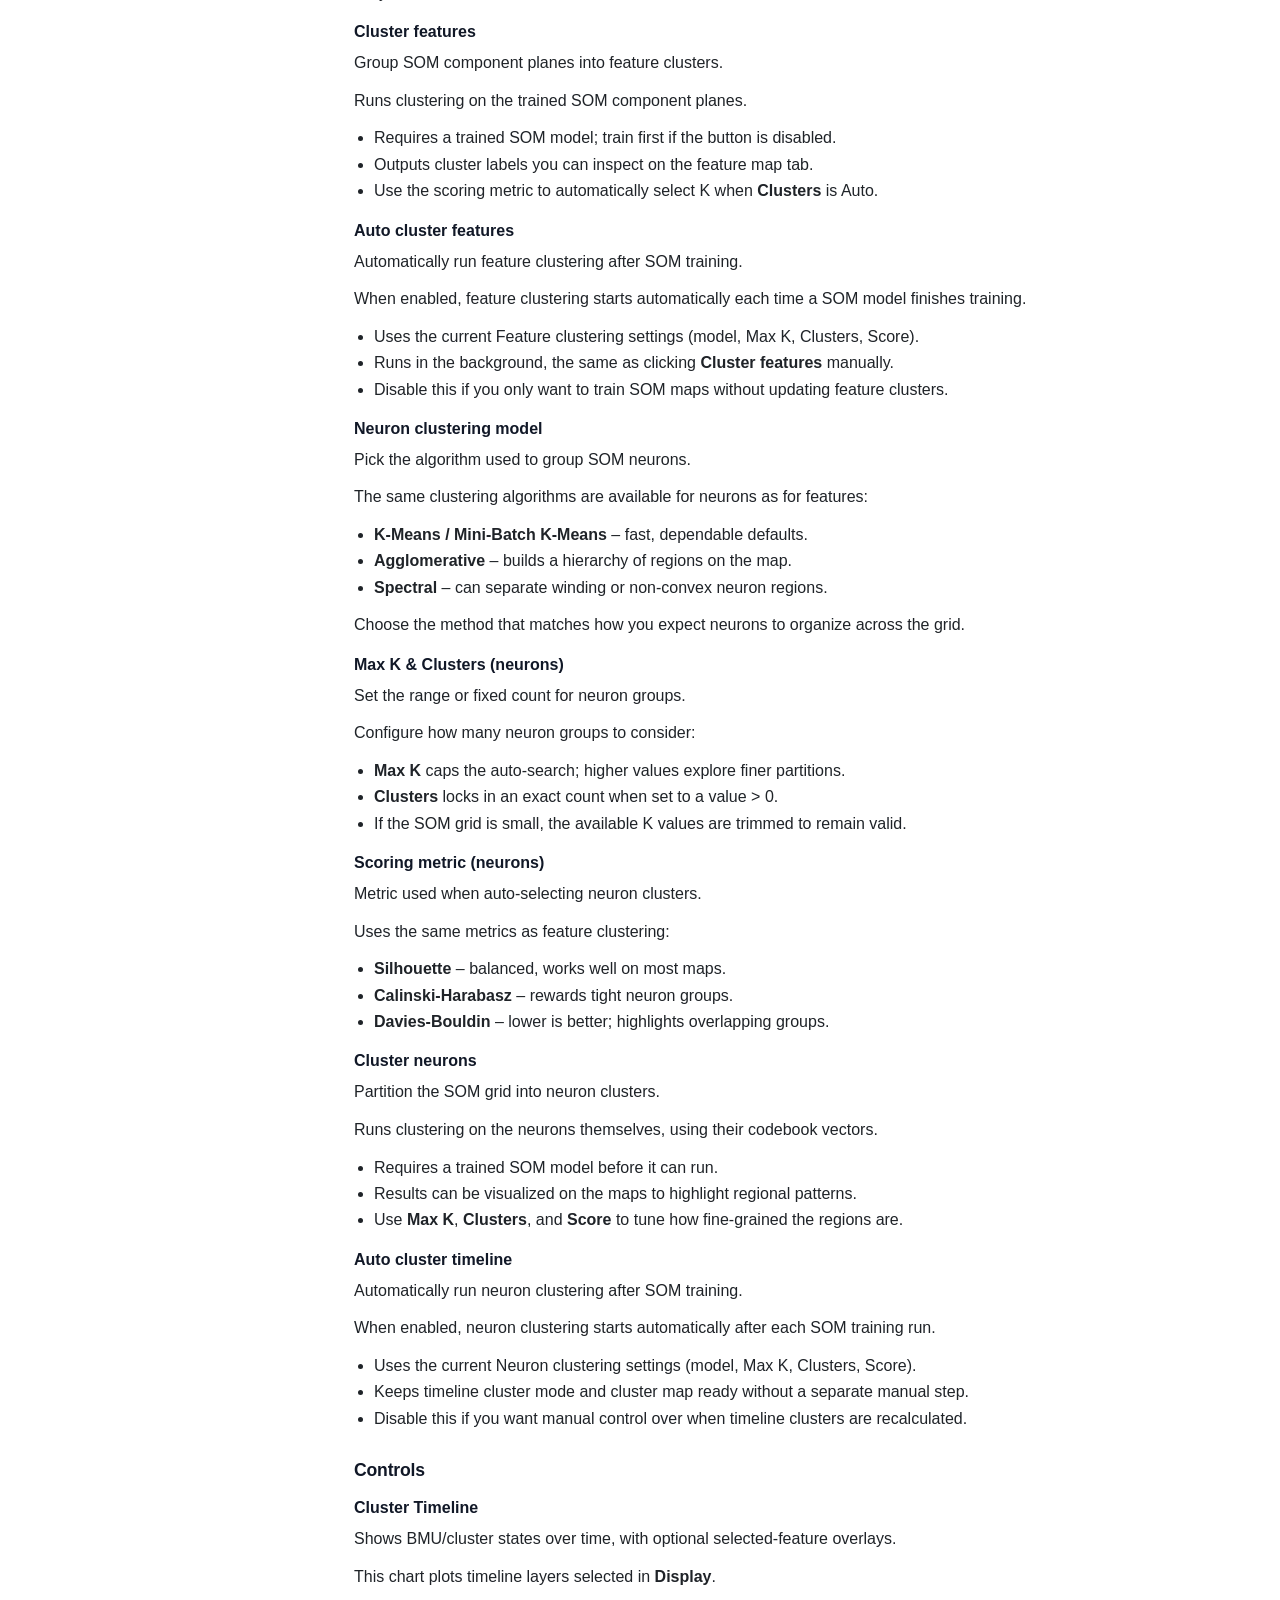
==== commit 1d316dc7: "Fix monthly resampling dropping measurement values" ====
--- a/docs/index.html
+++ b/docs/index.html
@@ -469,7 +469,7 @@
   <li><b>monthly</b>, after <b>weekly</b>, uses a fixed 30-day interval (2,592,000 seconds), not calendar-month boundaries.</li>
   <li>Enter a custom number of seconds to match an exact cadence.</li>
 </ul>
-<p>Resampling can make downstream statistics and charts easier to compare.</p>
+<p>Resampling can make downstream statistics and charts easier to compare. Fixed-interval buckets use a consistent time grid, including when the first measurement falls between bucket boundaries.</p>
 
 <h5>Moving average</h5>
 <p>Smooth measurements with an optional rolling window.</p>
